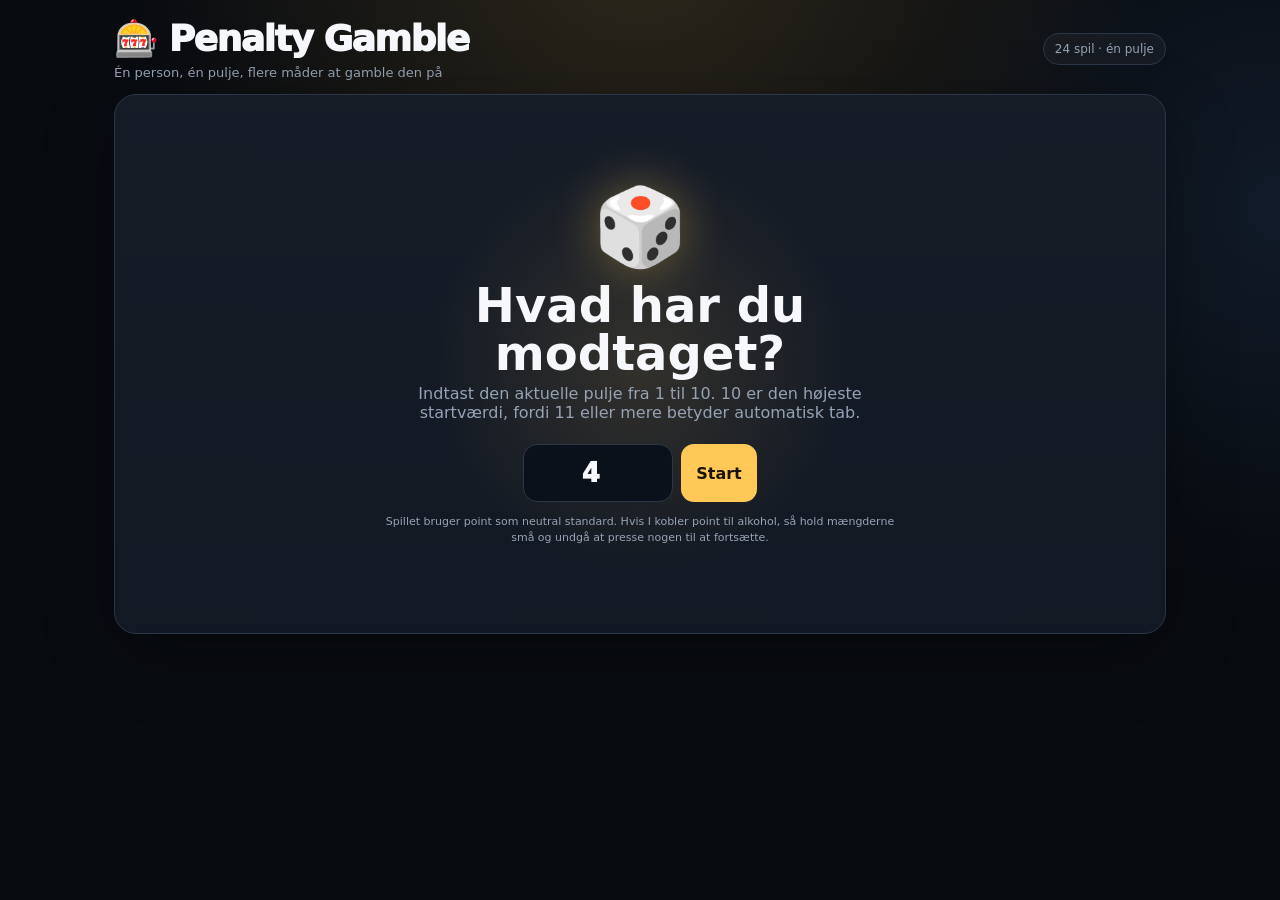
==== index.html @ ff4dead8 "feat(cs-case): implement realistic tactical weapon crate with 3D open animation and padlock unlock s" ====
<!doctype html>
<html lang="da">
<head>
<meta charset="utf-8">
<meta name="viewport" content="width=device-width,initial-scale=1,viewport-fit=cover">
<title>Penalty Gamble Arcade</title>
<style>
:root{
  --bg:#080b10;
  --panel:#111722;
  --panel2:#17202d;
  --line:#2b3748;
  --text:#f6f8fb;
  --muted:#96a3b5;
  --gold:#ffc857;
  --green:#45d483;
  --red:#ff6475;
  --blue:#5ea1ff;
  --purple:#a578ff;
  --pink:#eb63cf;
}
*{box-sizing:border-box}
html,body{margin:0;min-height:100%;background:var(--bg);color:var(--text);font-family:Inter,system-ui,-apple-system,Segoe UI,sans-serif}
body{
  background:
    radial-gradient(circle at 50% -10%,rgba(255,200,87,.15),transparent 32rem),
    radial-gradient(circle at 100% 30%,rgba(94,161,255,.10),transparent 24rem),
    #080b10;
  overflow-x:hidden;
}
button,input{font:inherit}
button{cursor:pointer}
.hidden{display:none!important}
.app{width:min(1080px,100%);margin:auto;padding:18px 14px 60px}
.top{
  display:flex;justify-content:space-between;align-items:center;gap:12px;margin-bottom:14px
}
.logo h1{font-size:clamp(23px,5vw,36px);margin:0;font-weight:950;letter-spacing:-.04em}
.logo p{margin:5px 0 0;color:var(--muted);font-size:13px}
.badge{
  border:1px solid var(--line);background:rgba(255,255,255,.035);padding:8px 11px;border-radius:999px;
  color:var(--muted);font-size:12px;white-space:nowrap
}
.card{
  background:linear-gradient(180deg,rgba(255,255,255,.025),rgba(255,255,255,.008)),var(--panel);
  border:1px solid var(--line);border-radius:22px;box-shadow:0 20px 70px rgba(0,0,0,.3)
}
.start{
  min-height:540px;display:grid;place-items:center;padding:30px 18px;text-align:center;overflow:hidden;position:relative
}
.start:before{
  content:"";position:absolute;width:430px;height:430px;border-radius:50%;
  background:radial-gradient(circle,rgba(255,200,87,.13),transparent 68%);
  animation:breathe 3.6s ease-in-out infinite
}
@keyframes breathe{50%{transform:scale(1.14);opacity:.6}}
.start-inner{position:relative;z-index:2;width:min(520px,100%)}
.start-icon{font-size:76px;filter:drop-shadow(0 0 24px rgba(255,200,87,.35));animation:float 2.5s ease-in-out infinite}
@keyframes float{50%{transform:translateY(-9px) rotate(3deg)}}
.start h2{font-size:clamp(28px,7vw,48px);margin:9px 0 7px;line-height:1}
.start p{color:var(--muted);margin:0 auto 22px;max-width:460px}
.start-input-row{display:flex;gap:8px;justify-content:center}
.start-input-row input{
  width:150px;text-align:center;font-size:26px;font-weight:950;padding:13px;border-radius:14px;
  color:var(--text);background:#0b111a;border:1px solid var(--line);outline:none
}
.btn{
  border:1px solid var(--line);background:#1b2635;color:var(--text);font-weight:850;
  border-radius:13px;padding:11px 14px;transition:transform .13s,filter .13s,background .13s
}
.btn:active{transform:scale(.96)}
.btn:hover{filter:brightness(1.08)}
.btn.primary{background:var(--gold);color:#1a1305;border-color:transparent}
.btn.good{background:rgba(69,212,131,.14);border-color:rgba(69,212,131,.35);color:#a7f2c4}
.btn.bad{background:rgba(255,100,117,.13);border-color:rgba(255,100,117,.35);color:#ffaab3}
.btn.small{padding:7px 9px;font-size:12px}
.hub{display:grid;grid-template-columns:250px 1fr;gap:14px}
@media(max-width:760px){.hub{grid-template-columns:1fr}}
.side{padding:14px;height:max-content;position:sticky;top:12px}
@media(max-width:760px){.side{position:static}}
.balance-box{
  padding:18px;border:1px solid var(--line);border-radius:18px;background:#0c121b;text-align:center;position:relative;overflow:hidden
}
.balance-label{font-size:12px;color:var(--muted);text-transform:uppercase;letter-spacing:.11em}
.balance{font-size:58px;font-weight:1000;letter-spacing:-.06em;line-height:1;margin:8px 0}
.balance-sub{font-size:13px;color:var(--muted)}
.balance-change{
  position:absolute;left:50%;top:40%;font-size:32px;font-weight:1000;pointer-events:none;opacity:0
}
.balance-change.fly{
  animation:balanceFly .9s ease forwards
}
@keyframes balanceFly{
  0%{transform:translate(-50%,10px) scale(.7);opacity:0}
  20%{opacity:1}
  100%{transform:translate(-50%,-62px) scale(1.2);opacity:0}
}
.side-title{font-size:12px;text-transform:uppercase;letter-spacing:.12em;color:var(--muted);margin:16px 3px 8px}
.wager-row{display:grid;grid-template-columns:1fr auto;gap:7px}
.wager-row input{
  width:100%;text-align:center;background:#0b111a;color:#fff;border:1px solid var(--line);
  border-radius:12px;padding:11px;font-weight:900
}
.side-actions{display:grid;gap:8px;margin-top:12px}
.main{padding:14px;overflow:hidden}
.games{
  display:grid;grid-template-columns:repeat(4,minmax(0,1fr));gap:8px;margin-bottom:12px;
  max-height:285px;overflow-y:auto;padding:2px 5px 8px 2px;scrollbar-width:thin
}
@media(max-width:920px){.games{grid-template-columns:repeat(3,minmax(0,1fr))}}
@media(max-width:560px){.games{grid-template-columns:repeat(2,minmax(0,1fr));max-height:255px}}
.game-tab{
  min-height:80px;text-align:left;padding:10px;border-radius:14px;border:1px solid var(--line);
  background:#151e2a;color:var(--text);transition:.18s
}
.game-tab:hover{transform:translateY(-2px);background:#1b2635}
.game-tab.active{outline:2px solid rgba(255,200,87,.68);background:#1d2734}
.game-tab .ico{font-size:23px}
.game-tab strong{display:block;font-size:13px;margin-top:5px}
.game-tab span{display:block;color:var(--muted);font-size:10px;margin-top:2px}
.arena{
  min-height:520px;border:1px solid var(--line);border-radius:19px;background:
  radial-gradient(circle at 50% 0%,rgba(255,255,255,.035),transparent 20rem),#0b1119;
  padding:16px;position:relative;overflow:hidden
}
.arena-title{text-align:center;margin-bottom:12px}
.arena-title h2{margin:0;font-size:23px}
.arena-title p{margin:5px auto 0;color:var(--muted);font-size:12px;max-width:620px}
.center{display:grid;place-items:center}
.result{
  width:min(560px,100%);margin:14px auto 0;padding:14px;border-radius:15px;border:1px solid var(--line);
  background:#141d29;text-align:center;opacity:0;transform:translateY(10px) scale(.97)
}
.result.show{animation:resultIn .35s ease forwards}
.result.good{border-color:rgba(69,212,131,.5);box-shadow:0 0 40px rgba(69,212,131,.07)}
.result.bad{border-color:rgba(255,100,117,.5);box-shadow:0 0 40px rgba(255,100,117,.07)}
.result.special{border-color:rgba(255,200,87,.58);box-shadow:0 0 42px rgba(255,200,87,.09);background:linear-gradient(180deg,rgba(255,200,87,.08),rgba(255,255,255,.01)),#141d29}
.result strong{font-size:20px}
.result p{margin:4px 0 0;color:var(--muted);font-size:13px}
@keyframes resultIn{to{opacity:1;transform:none}}

.result-hud{
  position:fixed;
  left:50%;
  bottom:max(16px,env(safe-area-inset-bottom));
  z-index:88;
  width:min(560px,calc(100vw - 24px));
  padding:15px 16px;
  border-radius:17px;
  border:1px solid var(--line);
  background:rgba(20,29,41,.97);
  backdrop-filter:blur(12px);
  text-align:center;
  box-shadow:0 18px 55px rgba(0,0,0,.48);
  opacity:0;
  pointer-events:none;
  transform:translate(-50%,24px) scale(.96);
  transition:opacity .22s ease,transform .22s ease;
}
.result-hud.show{
  opacity:1;
  pointer-events:auto;
  transform:translate(-50%,0) scale(1);
}
.result-hud.good{
  border-color:rgba(69,212,131,.72);
  box-shadow:0 18px 55px rgba(0,0,0,.48),0 0 34px rgba(69,212,131,.12);
}
.result-hud.bad{
  border-color:rgba(255,100,117,.72);
  box-shadow:0 18px 55px rgba(0,0,0,.48),0 0 34px rgba(255,100,117,.12);
}
.result-hud.special{
  border-color:rgba(255,200,87,.76);
  box-shadow:0 18px 55px rgba(0,0,0,.48),0 0 34px rgba(255,200,87,.13);
}
.result-hud strong{display:block;font-size:20px}
.result-hud p{margin:5px 0 0;color:#b9c4d2;font-size:13px;line-height:1.35}
.result-hud .hud-close{
  position:absolute;right:8px;top:7px;border:0;background:transparent;color:#8997aa;
  width:30px;height:30px;border-radius:50%;font-size:18px
}

.streak-wrap{
  width:min(360px,100%);
  margin:8px auto 14px;
  padding:11px 12px;
  border-radius:14px;
  background:#111925;
  border:1px solid var(--line);
  text-align:center
}
.streak-label{
  color:var(--muted);
  font-size:11px;
  font-weight:900;
  letter-spacing:.1em;
  text-transform:uppercase;
  margin-bottom:8px
}
.streak-pips{display:flex;justify-content:center;gap:9px}
.streak-pip{
  width:52px;height:9px;border-radius:999px;background:#273446;border:1px solid #34445a;
  overflow:hidden
}
.streak-pip.active{
  background:var(--gold);
  border-color:#ffe19a;
  box-shadow:0 0 14px rgba(255,200,87,.3)
}
.streak-text{margin-top:8px;font-size:12px;color:#c1ccda;font-weight:800}

.big-button{
  display:block;width:min(420px,100%);margin:16px auto 0;border:0;border-radius:15px;
  background:var(--gold);color:#181004;padding:14px 16px;font-weight:1000;font-size:16px;
  box-shadow:0 8px 26px rgba(255,200,87,.13);transition:.15s
}
.big-button:active{transform:scale(.97)}
.big-button:disabled{opacity:.5;cursor:not-allowed}
.flash{
  position:fixed;inset:0;pointer-events:none;z-index:60;opacity:0
}
.flash.good.go{animation:flashGood .45s ease}
.flash.bad.go{animation:flashBad .45s ease}
@keyframes flashGood{0%,100%{opacity:0}35%{opacity:.18;background:var(--green)}}
@keyframes flashBad{0%,100%{opacity:0}35%{opacity:.14;background:var(--red)}}
.shake{animation:shake .35s linear}
@keyframes shake{20%{transform:translateX(-5px)}40%{transform:translateX(5px)}60%{transform:translateX(-3px)}80%{transform:translateX(3px)}}
.particle{
  position:fixed;z-index:70;width:9px;height:9px;border-radius:2px;pointer-events:none;
  animation:particle 1.05s ease-out forwards
}
@keyframes particle{to{transform:translate(var(--x),var(--y)) rotate(520deg);opacity:0}}
.overlay{
  position:fixed;inset:0;z-index:90;background:rgba(5,8,12,.88);backdrop-filter:blur(9px);
  display:grid;place-items:center;padding:18px;opacity:0;pointer-events:none;transition:.25s
}
.overlay.show{opacity:1;pointer-events:auto}
.overlay-card{
  width:min(480px,100%);text-align:center;background:#111824;border:1px solid var(--line);
  border-radius:24px;padding:28px;transform:scale(.85);transition:.3s
}
.overlay.show .overlay-card{transform:scale(1)}
.overlay .emoji{font-size:76px}
.overlay h2{font-size:36px;margin:8px 0}
.overlay p{color:var(--muted)}
.footer-note{color:var(--muted);font-size:11px;line-height:1.45;margin-top:12px}

/* WHEEL */
.wheel-stage{min-height:350px;display:grid;place-items:center;position:relative;margin-top:8px}
.wheel-shell{position:relative;width:min(360px,86vw);aspect-ratio:1}
.wheel-pointer{
  position:absolute;z-index:10;left:50%;top:-9px;transform:translateX(-50%);
  width:0;height:0;border-left:15px solid transparent;border-right:15px solid transparent;
  border-top:28px solid var(--gold);filter:drop-shadow(0 3px 7px rgba(0,0,0,.8))
}
.wheel{
  position:absolute;inset:0;border-radius:50%;
  background:conic-gradient(
    from -22.5deg,
    #273547 0deg 45deg,
    #315585 45deg 90deg,
    #5f4592 90deg 135deg,
    #923c7f 135deg 180deg,
    #2f7b61 180deg 225deg,
    #8a5b27 225deg 270deg,
    #7a3448 270deg 315deg,
    #9d7028 315deg 360deg
  );
  border:9px solid #202a37;box-shadow:0 0 0 3px #425067,inset 0 0 45px rgba(0,0,0,.42),0 22px 55px rgba(0,0,0,.45);
  transform:rotate(0deg);will-change:transform
}
.wheel:after{
  content:"";position:absolute;left:50%;top:50%;width:56px;height:56px;transform:translate(-50%,-50%);
  border-radius:50%;background:#111824;border:6px solid var(--gold);box-shadow:0 0 20px rgba(255,200,87,.28)
}
.wheel-label{
  position:absolute;left:50%;top:50%;width:58px;margin-left:-29px;margin-top:-10px;text-align:center;
  font-size:9.5px;font-weight:1000;text-shadow:0 2px 5px rgba(0,0,0,.9);line-height:1.02
}
.wheel-ticks{position:absolute;inset:-5px;border-radius:50%;pointer-events:none}
.tick{
  position:absolute;left:50%;top:50%;width:3px;height:11px;background:#dbe4f0;transform-origin:50% 175px;
  opacity:.65
}
@media(max-width:440px){.tick{transform-origin:50% 148px}.wheel-label{font-size:8.5px;width:52px;margin-left:-26px}}

/* COIN */
.coin-stage{height:290px;display:grid;place-items:center;perspective:900px}
.coin3d{
  width:150px;height:150px;position:relative;
  transform-style:preserve-3d;
  -webkit-transform-style:preserve-3d;
  filter:drop-shadow(0 22px 24px rgba(0,0,0,.45))
}
.coin-face{
  position:absolute;inset:0;border-radius:50%;display:grid;place-items:center;
  backface-visibility:hidden;
  -webkit-backface-visibility:hidden;
  font-size:55px;font-weight:1000;
  box-shadow:inset 0 0 25px rgba(0,0,0,.24)
}
.coin-face.front{
  transform:rotateY(0deg) translateZ(1px);
  -webkit-transform:rotateY(0deg) translateZ(1px);
  border:9px solid #e4a92c;
  background:radial-gradient(circle at 35% 30%,#ffe99a,#ffc857 42%,#c4871e);
  color:#4a3004
}
.coin-face.back{
  transform:rotateY(180deg) translateZ(1px);
  -webkit-transform:rotateY(180deg) translateZ(1px);
  border:9px solid #a8b3c6;
  background:radial-gradient(circle at 35% 30%,#f2f6ff,#aebbd0 44%,#66758c);
  color:#162132
}
.coin-face small{
  display:block;margin-top:2px;font-size:14px;font-weight:1000;letter-spacing:.12em
}
.coin3d.final-tails{
  transform:none!important;
  -webkit-transform:none!important;
}
.coin3d.final-tails .coin-face.front{display:none}
.coin3d.final-tails .coin-face.back{
  transform:rotateY(0deg) translateZ(1px);
  -webkit-transform:rotateY(0deg) translateZ(1px)
}
.coin3d.final-heads{
  transform:none!important;
  -webkit-transform:none!important;
}
.coin3d.final-heads .coin-face.back{display:none}
.coin3d.flip-heads{animation:coinHeads 1.7s cubic-bezier(.18,.8,.25,1) forwards}
.coin3d.flip-tails{animation:coinTails 1.7s cubic-bezier(.18,.8,.25,1) forwards}
@keyframes coinHeads{to{transform:rotateY(1800deg) rotateX(360deg)}}
@keyframes coinTails{to{transform:rotateY(1980deg) rotateX(360deg)}}

/* DICE */
.dice-stage{height:290px;display:grid;place-items:center;perspective:900px}
.die{
  width:120px;height:120px;border-radius:24px;background:linear-gradient(145deg,#f8fafc,#cbd5e1);
  color:#111827;display:grid;place-items:center;font-size:78px;box-shadow:0 25px 40px rgba(0,0,0,.38);
  transform-style:preserve-3d
}
.die.roll{animation:dieRoll 1.35s cubic-bezier(.18,.75,.2,1)}
@keyframes dieRoll{
  0%{transform:rotateX(0) rotateY(0) scale(.9)}
  40%{transform:rotateX(590deg) rotateY(380deg) translateY(-28px) scale(1.08)}
  75%{transform:rotateX(920deg) rotateY(700deg) translateY(8px)}
  100%{transform:rotateX(1080deg) rotateY(720deg) translateY(0)}
}

/* CARDS */
.card-stage{min-height:270px;display:flex;align-items:center;justify-content:center;gap:14px;perspective:900px;flex-wrap:wrap}
.play-card{
  width:112px;height:158px;position:relative;transform-style:preserve-3d
}
.play-card .front,.play-card .back{
  position:absolute;inset:0;border-radius:14px;backface-visibility:hidden;border:1px solid #cdd4dd;
  display:grid;place-items:center;font-size:42px;font-weight:1000;box-shadow:0 18px 35px rgba(0,0,0,.35)
}
.play-card .front{background:#f7f8fa;color:#101318}
.play-card .back{
  transform:rotateY(180deg);background:
    repeating-linear-gradient(45deg,#25334a,#25334a 8px,#182437 8px,#182437 16px);
  border:5px solid #e4e9ef
}
.play-card.face-down{transform:rotateY(180deg)}
.play-card.flip{animation:cardFlip .65s ease forwards}
.play-card.deal{animation:deal .55s cubic-bezier(.2,.8,.2,1)}
@keyframes deal{
  0%{opacity:0;transform:translateY(-36px) translateX(18px) rotate(6deg) scale(.9)}
  70%{opacity:1;transform:translateY(2px) translateX(-1px) rotate(-1deg) scale(1.02)}
  100%{opacity:1;transform:none}
}

/* SLOTS */
.slot-machine{
  width:min(470px,100%);margin:30px auto 10px;padding:18px;border-radius:24px;
  border:1px solid #495669;background:linear-gradient(#263247,#131b28);
  box-shadow:inset 0 0 35px rgba(0,0,0,.4),0 25px 50px rgba(0,0,0,.35)
}
.slot-window{display:grid;grid-template-columns:repeat(3,1fr);gap:10px}
.reel-window{
  height:120px;overflow:hidden;border-radius:14px;background:#eef2f6;border:5px solid #9aa8b9;position:relative
}
.reel-strip{
  position:absolute;left:0;right:0;top:0;display:flex;flex-direction:column;align-items:center;
  transition:transform 1.6s cubic-bezier(.1,.65,.12,1)
}
.reel-symbol{height:110px;display:grid;place-items:center;font-size:57px;width:100%}

/* CASE */
.case-box{
  margin:18px auto;width:min(720px,100%);overflow:hidden;border:1px solid var(--line);border-radius:17px;
  background:#080d14;position:relative;box-shadow:inset 0 0 30px rgba(0,0,0,.6)
}
.case-box:before,.case-box:after{
  content:"";position:absolute;z-index:4;top:0;bottom:0;width:70px;pointer-events:none
}
.case-box:before{left:0;background:linear-gradient(90deg,#080d14,transparent)}
.case-box:after{right:0;background:linear-gradient(-90deg,#080d14,transparent)}
.case-pointer{position:absolute;z-index:8;left:50%;top:0;bottom:0;width:2px;background:var(--gold);box-shadow:0 0 18px rgba(255,200,87,1)}
.case-pointer:before{content:"";position:absolute;left:-8px;top:0;border-left:9px solid transparent;border-right:9px solid transparent;border-top:13px solid var(--gold)}
.case-track{display:flex;gap:8px;padding:20px 12px;will-change:transform}
.loot{
  flex:0 0 124px;height:118px;border-radius:13px;border:1px solid #2e3b4d;background:#141d28;
  padding:10px;display:flex;flex-direction:column;justify-content:space-between;position:relative;overflow:hidden
}
.loot:before{
  content:"";position:absolute;inset:0;background:linear-gradient(180deg,rgba(255,255,255,.08),transparent 38%,transparent);
  opacity:.45;pointer-events:none
}
.loot:after{content:"";position:absolute;left:0;right:0;bottom:0;height:6px;background:var(--rar)}
.loot .tier{
  display:inline-block;align-self:flex-start;padding:4px 7px;border-radius:999px;
  font-size:9px;font-weight:1000;letter-spacing:.12em;text-transform:uppercase;
  border:1px solid rgba(255,255,255,.18);background:rgba(0,0,0,.28);color:#f6f8fb
}
.loot .e{font-size:26px}
.loot .n{font-size:11px;font-weight:900;line-height:1.2;overflow:hidden;text-overflow:ellipsis;white-space:nowrap}
.loot .m{font-size:9.5px;color:var(--muted);line-height:1.2;overflow:hidden;text-overflow:ellipsis;white-space:nowrap}
.loot.common{--rar:#aeb8c5;background:linear-gradient(180deg,rgba(174,184,197,.12),rgba(20,29,40,.96))}
.loot.blue{--rar:#5ea1ff;background:linear-gradient(180deg,rgba(94,161,255,.16),rgba(20,29,40,.96))}
.loot.purple{--rar:#a578ff;background:linear-gradient(180deg,rgba(165,120,255,.18),rgba(20,29,40,.96))}
.loot.pink{--rar:#eb63cf;background:linear-gradient(180deg,rgba(235,99,207,.18),rgba(20,29,40,.96))}
.loot.gold{--rar:#ffc857;background:linear-gradient(180deg,rgba(255,200,87,.2),rgba(20,29,40,.96))}
.loot.winner{animation:lootWinner .7s ease infinite alternate}
@keyframes lootWinner{to{transform:scale(1.08);box-shadow:0 0 30px var(--rar)}}

/* CS:GO CASE STAGE & REALISTIC WEAPON CRATE */
.cs-case-stage{
  margin:18px auto 14px;
  width:min(720px,100%);
  height:190px;
  position:relative;
  perspective:1200px;
}

/* THE CLOSED CRATE (FRONT OF MILITARY CONTAINER) */
.cs-crate-closed{
  position:absolute;
  inset:0;
  background:
    radial-gradient(ellipse at 50% 50%, rgba(255,200,87,.08), transparent 70%),
    linear-gradient(180deg, #1e293b 0%, #0d1522 100%);
  border:2px solid #38495f;
  border-radius:18px;
  overflow:hidden;
  box-shadow:0 15px 40px rgba(0,0,0,.7), inset 0 0 35px rgba(0,0,0,.65);
  display:flex;
  flex-direction:column;
  justify-content:space-between;
  padding:12px 16px;
  transition:transform .7s cubic-bezier(.2,.8,.2,1), opacity .55s ease, filter .55s ease, border-color .3s ease, box-shadow .3s ease;
  transform-origin:top center;
  z-index:6;
  cursor:pointer;
  user-select:none;
}
.cs-crate-closed:hover{
  border-color:#5a7394;
  box-shadow:0 18px 45px rgba(0,0,0,.8), 0 0 25px rgba(245,158,11,.15), inset 0 0 35px rgba(0,0,0,.65);
}

/* HAZARD STRIPES TOP & BOTTOM */
.cs-crate-hazard-stripe{
  height:11px;
  width:100%;
  background:repeating-linear-gradient(45deg,#f59e0b,#f59e0b 10px,#111827 10px,#111827 20px);
  border-radius:3px;
  opacity:.85;
}

/* CRATE PANEL & STENCIL */
.cs-crate-main-panel{
  display:flex;
  align-items:center;
  justify-content:space-between;
  padding:0 10px;
  position:relative;
}
.cs-crate-stencil-col{
  display:flex;
  flex-direction:column;
  font-size:9.5px;
  font-weight:900;
  letter-spacing:.12em;
  color:rgba(148,163,184,.45);
  text-transform:uppercase;
}
.cs-crate-stencil-col.right{
  text-align:right;
}
.cs-crate-code{
  color:#f59e0b;
  font-size:9px;
  opacity:.7;
}
.cs-crate-emblem{
  text-align:center;
  flex:1;
}
.cs-crate-stars{
  font-size:13px;
  letter-spacing:6px;
  color:#f59e0b;
  margin-bottom:2px;
  text-shadow:0 0 10px rgba(245,158,11,.6);
}
.cs-crate-title{
  font-size:20px;
  font-weight:1000;
  letter-spacing:.1em;
  color:#f8fafc;
  text-transform:uppercase;
  text-shadow:0 2px 10px rgba(0,0,0,.8);
}
.cs-crate-sub{
  font-size:10px;
  font-weight:900;
  letter-spacing:.12em;
  color:#94a3b8;
  text-transform:uppercase;
  margin-top:2px;
}

/* HEAVY PADLOCK */
.cs-padlock-wrap{
  position:absolute;
  top:50%;
  left:50%;
  transform:translate(-50%,-50%);
  display:flex;
  flex-direction:column;
  align-items:center;
  z-index:9;
  filter:drop-shadow(0 8px 18px rgba(0,0,0,.85));
  transition:transform .4s ease, opacity .35s ease;
}
.cs-padlock-shackle{
  width:28px;
  height:24px;
  border:4px solid #cbd5e1;
  border-bottom:none;
  border-radius:14px 14px 0 0;
  margin-bottom:-2px;
  transition:transform .35s cubic-bezier(.34,1.56,.64,1);
  transform-origin:left bottom;
}
.cs-padlock-body{
  width:58px;
  height:46px;
  background:linear-gradient(180deg,#f59e0b 0%,#b45309 100%);
  border:2px solid #fde68a;
  border-radius:8px;
  box-shadow:inset 0 1px 0 rgba(255,255,255,.4), 0 4px 12px rgba(0,0,0,.5);
  display:flex;
  flex-direction:column;
  align-items:center;
  justify-content:center;
  gap:2px;
}
.cs-padlock-keyhole{
  width:6px;
  height:10px;
  background:#1e293b;
  border-radius:3px 3px 1px 1px;
  box-shadow:inset 0 1px 2px rgba(0,0,0,.8);
}
.cs-padlock-status{
  font-size:9px;
  font-weight:1000;
  letter-spacing:.08em;
  color:#1e293b;
  text-transform:uppercase;
}

/* UNLOCKING & RUMBLE */
.cs-case-stage.unlocking .cs-crate-closed{
  animation:crateRumble .22s ease infinite alternate;
}
.cs-case-stage.unlocking .cs-padlock-shackle{
  transform:translateY(-10px) rotate(-28deg);
  border-color:#45d483;
}
.cs-case-stage.unlocking .cs-padlock-body{
  background:linear-gradient(180deg,#45d483 0%,#15803d 100%);
  border-color:#86efac;
}
.cs-case-stage.unlocking .cs-padlock-status{
  color:#fff;
}

/* LID POP & 3D OPEN TRANSITION */
.cs-case-stage.opening .cs-crate-closed{
  transform:perspective(1000px) rotateX(86deg) translateY(-50px) scale(0.92);
  opacity:0;
  pointer-events:none;
}
.cs-case-stage.opening .cs-padlock-wrap{
  transform:translate(-50%,-20%) scale(.6);
  opacity:0;
}

/* THE OPEN VIEW / WHEEL CONTAINER */
.cs-crate-open-view{
  position:absolute;
  inset:0;
  opacity:0;
  pointer-events:none;
  transform:scale(.95);
  transition:opacity .55s ease, transform .55s cubic-bezier(.16,1,.3,1);
  z-index:4;
}
.cs-case-stage.opening .cs-crate-open-view{
  opacity:1;
  pointer-events:auto;
  transform:scale(1);
}

/* GOLDEN LIGHT FLASH WHEN CASE CRACKS OPEN */
.cs-light-flare{
  position:absolute;
  inset:-20px;
  background:radial-gradient(circle at 50% 50%, rgba(255,200,87,.65) 0%, rgba(245,158,11,.25) 45%, transparent 75%);
  opacity:0;
  pointer-events:none;
  z-index:10;
  transition:opacity .45s ease;
}
.cs-case-stage.opening .cs-light-flare{
  animation:lightBurst .7s ease forwards;
}

@keyframes lightBurst{
  0%{opacity:0;transform:scale(.8)}
  40%{opacity:1;transform:scale(1.15)}
  100%{opacity:0;transform:scale(1.3)}
}

@keyframes crateRumble{
  0%{transform:translate(-2px, -1px) rotate(-0.5deg)}
  50%{transform:translate(2px, 1px) rotate(0.5deg)}
  100%{transform:translate(-1px, 2px) rotate(0deg)}
}

/* CASE BOX (CONTAINING THE TRACK) */
.case-box.cs-case-box{
  margin:0 auto;
  height:190px;
  display:flex;
  align-items:center;
  border-radius:18px;
  border:2px solid #38495f;
  background:#090e15;
  box-shadow:inset 0 0 40px rgba(0,0,0,.85), 0 15px 40px rgba(0,0,0,.7);
}

/* CASE UNBOX REVEAL MODAL */
.case-modal-card{
  width:min(480px,94vw);
  background:linear-gradient(180deg,#151e2b 0%,#0c1219 100%);
  border:2px solid var(--rar,#ffc857);
  border-radius:24px;
  padding:28px 22px 24px;
  text-align:center;
  position:relative;
  overflow:hidden;
  box-shadow:0 0 55px color-mix(in srgb, var(--rar,#ffc857) 35%, transparent), 0 20px 45px rgba(0,0,0,.75);
  animation:modalPop .45s cubic-bezier(.15,.85,.25,1.15) forwards;
}
@keyframes modalPop{
  0%{opacity:0;transform:scale(.72) translateY(28px)}
  100%{opacity:1;transform:scale(1) translateY(0)}
}
.case-modal-halo{
  position:absolute;top:-60px;left:50%;transform:translateX(-50%);
  width:260px;height:260px;border-radius:50%;
  background:radial-gradient(circle, var(--rar,#ffc857) 0%, transparent 70%);
  opacity:.25;filter:blur(30px);pointer-events:none;
}
.case-modal-rarity-badge{
  display:inline-block;
  padding:5px 14px;
  border-radius:999px;
  background:color-mix(in srgb, var(--rar,#ffc857) 18%, rgba(0,0,0,.6));
  border:1px solid var(--rar,#ffc857);
  color:var(--rar,#ffc857);
  font-size:12px;
  font-weight:1000;
  letter-spacing:.12em;
  text-transform:uppercase;
  margin-bottom:12px;
}
.case-modal-icon{
  font-size:62px;
  line-height:1;
  margin:6px 0;
  filter:drop-shadow(0 0 18px var(--rar,#ffc857));
}
.case-modal-name{
  font-size:24px;
  font-weight:1000;
  letter-spacing:-.02em;
  line-height:1.2;
  color:#fff;
  margin-bottom:4px;
}
.case-modal-tier-sub{
  font-size:12px;
  font-weight:800;
  letter-spacing:.08em;
  text-transform:uppercase;
  color:var(--muted);
  margin-bottom:16px;
}
.case-modal-action-box{
  background:rgba(0,0,0,.45);
  border:1px solid rgba(255,255,255,.1);
  border-radius:16px;
  padding:16px 14px;
  margin-bottom:16px;
  text-align:center;
}
.case-modal-action-title{
  font-size:16px;
  font-weight:1000;
  letter-spacing:.02em;
  margin-bottom:6px;
}
.case-modal-action-desc{
  font-size:14px;
  color:#d5e0ee;
  line-height:1.4;
}
.case-modal-extra-rule{
  margin-top:8px;
  padding-top:8px;
  border-top:1px dashed rgba(255,255,255,.15);
  font-size:13px;
  font-weight:900;
  color:var(--gold);
}
.case-modal-stats-row{
  display:grid;
  grid-template-columns:1fr 1fr;
  gap:10px;
  margin-bottom:20px;
}
.case-stat{
  background:rgba(255,255,255,.04);
  border:1px solid rgba(255,255,255,.08);
  border-radius:12px;
  padding:8px 10px;
  text-align:center;
}
.case-stat-label{
  display:block;
  font-size:11px;
  text-transform:uppercase;
  letter-spacing:.08em;
  color:var(--muted);
  margin-bottom:2px;
}
.case-stat-val{
  font-size:15px;
  font-weight:1000;
  color:#fff;
}
.case-modal-btn{
  width:100%;
  padding:15px;
  font-size:16px;
  font-weight:1000;
  letter-spacing:.06em;
  border-radius:14px;
  box-shadow:0 8px 24px rgba(0,0,0,.4);
  cursor:pointer;
}
@media (max-width: 480px){
  .cs-crate-stencil-col{display:none;}
  .cs-crate-title{font-size:16px;}
  .case-modal-card{padding:20px 16px;}
  .case-modal-name{font-size:20px;}
  .case-modal-icon{font-size:50px;}
  .case-modal-action-title{font-size:15px;}
  .case-modal-action-desc{font-size:13px;}
}

/* DOUBLE */
.double-stage{display:grid;place-items:center;min-height:300px}
.double-orb{
  width:190px;height:190px;border-radius:50%;display:grid;place-items:center;font-size:48px;font-weight:1000;
  background:radial-gradient(circle at 35% 30%,#384963,#172131 65%,#0b1119);
  border:2px solid #53637b;box-shadow:0 0 60px rgba(94,161,255,.12),inset 0 0 40px rgba(0,0,0,.45)
}
.double-orb.spin{animation:orbSpin 1.5s cubic-bezier(.2,.75,.2,1)}

@keyframes orbSpin{50%{transform:scale(1.18) rotate(540deg);filter:brightness(1.7)}100%{transform:rotate(1080deg)}}

/* EXTRA GAMES */
.casino-table{
  width:min(650px,100%);margin:18px auto;padding:18px;border-radius:20px;
  background:radial-gradient(circle at 50% 10%,rgba(69,212,131,.11),transparent 20rem),#0e211b;
  border:1px solid rgba(69,212,131,.25);box-shadow:inset 0 0 35px rgba(0,0,0,.35)
}
.hand-label{text-align:center;color:var(--muted);font-size:12px;margin:8px 0}
.hand{display:flex;gap:10px;justify-content:center;flex-wrap:wrap;min-height:120px}
.mini-card{
  width:76px;height:108px;border-radius:11px;background:#f6f7f9;color:#11151b;
  display:grid;place-items:center;font-size:27px;font-weight:1000;
  border:1px solid #d5dbe3;box-shadow:0 12px 25px rgba(0,0,0,.3);
  animation:deal .36s cubic-bezier(.16,.82,.25,1);
  will-change:transform,opacity
}
.mini-card.red{color:#c6293b}
.mini-card.hidden-card{
  color:transparent;background:
    repeating-linear-gradient(45deg,#20304a,#20304a 7px,#17243a 7px,#17243a 14px);
  border:4px solid #e6ebf1
}
.mini-card.bj-hole-card{
  position:relative;padding:0;background:transparent;border:0;box-shadow:none;
  perspective:700px;overflow:visible
}
.bj-hole-inner{
  position:absolute;inset:0;transform-style:preserve-3d;
  transform:rotateY(0deg)
}
.bj-hole-card.revealed .bj-hole-inner{
  animation:bjHoleFlip .56s cubic-bezier(.2,.72,.18,1) forwards
}
.bj-hole-face{
  position:absolute;inset:0;border-radius:11px;display:grid;place-items:center;
  backface-visibility:hidden;-webkit-backface-visibility:hidden;
  font-size:27px;font-weight:1000;border:1px solid #d5dbe3;
  box-shadow:0 12px 25px rgba(0,0,0,.3)
}
.bj-hole-back{
  background:repeating-linear-gradient(45deg,#20304a,#20304a 7px,#17243a 7px,#17243a 14px);
  border:4px solid #e6ebf1
}
.bj-hole-front{
  transform:rotateY(180deg);background:#f6f7f9;color:#11151b
}
.bj-hole-front.red{color:#c6293b}
@keyframes bjHoleFlip{
  0%{transform:rotateY(0deg)}
  100%{transform:rotateY(180deg)}
}
.score-bubble{
  display:inline-block;margin:4px auto 8px;padding:5px 9px;border-radius:999px;
  background:rgba(255,255,255,.06);color:#dce5ef;font-size:12px;font-weight:900
}

.roulette-stage{min-height:370px;display:grid;place-items:center;position:relative}
.roulette-shell{
  position:relative;width:min(328px,82vw);aspect-ratio:1;
  filter:drop-shadow(0 30px 40px rgba(0,0,0,.38))
}
.roulette-disc{
  position:absolute;inset:0;border-radius:50%;
  border:14px solid #7a5a2c;
  box-shadow:
    0 0 0 4px #b99049,
    0 0 0 8px #2a313c,
    inset 0 0 55px rgba(0,0,0,.5),
    inset 0 0 0 10px rgba(255,255,255,.05),
    0 24px 50px rgba(0,0,0,.4);
  will-change:transform;
  overflow:hidden
}
.roulette-disc:before{
  content:"";position:absolute;inset:35.5%;border-radius:50%;
  background:radial-gradient(circle at 35% 30%,#21412e,#13211a 66%);
  border:6px solid #d1ab62;box-shadow:inset 0 0 22px rgba(0,0,0,.55);z-index:2
}
.roulette-disc:after{
  content:"";position:absolute;inset:46.5%;border-radius:50%;
  background:radial-gradient(circle at 35% 30%,#1d3325,#0b120f 70%);
  border:4px solid #c79c52;z-index:3;
  box-shadow:0 0 14px rgba(0,0,0,.35)
}
.roulette-pointer{
  position:absolute;left:50%;top:-10px;transform:translateX(-50%);
  width:0;height:0;z-index:9;
  border-left:14px solid transparent;
  border-right:14px solid transparent;
  border-top:0;
  border-bottom:26px solid #ffe7a8;
  filter:drop-shadow(0 2px 4px rgba(0,0,0,.4))
}
.roulette-pocket-label{
  position:absolute;left:50%;top:50%;z-index:1;
  width:28px;height:20px;margin-left:-14px;margin-top:-10px;
  display:grid;place-items:center;
  font-size:10px;font-weight:1000;color:#fff;
  text-shadow:0 1px 3px rgba(0,0,0,.95);
  border-radius:999px;
  border:1px solid rgba(255,255,255,.12);
  box-shadow:0 1px 5px rgba(0,0,0,.22);
  pointer-events:none
}
.roulette-pocket-label.red{background:rgba(194,59,69,.82)}
.roulette-pocket-label.black{background:rgba(23,29,39,.88)}
.roulette-pocket-label.green{
  background:rgba(23,117,72,.95);
  border-color:rgba(145,255,193,.42);
  box-shadow:0 0 12px rgba(76,229,144,.28)
}
.roulette-pocket-label.zero{
  width:32px;height:22px;margin-left:-16px;margin-top:-11px;
  font-size:11px
}
.roulette-ball-orbit{
  position:absolute;inset:0;z-index:6;will-change:transform;
  pointer-events:none
}
.roulette-ball{
  position:absolute;width:16px;height:16px;border-radius:50%;
  background:radial-gradient(circle at 35% 30%,#fffdf7,#e9e3d4 68%,#cac0ac);
  left:50%;top:7px;transform:translateX(-50%);
  box-shadow:0 2px 8px rgba(0,0,0,.8), inset 0 0 4px rgba(255,255,255,.65);
  transition:top .3s ease
}
.roulette-ball-orbit.settle .roulette-ball{top:22px}
.roulette-result{
  position:absolute;left:50%;top:50%;transform:translate(-50%,-50%);
  z-index:8;min-width:94px;height:94px;border-radius:50%;
  display:grid;place-items:center;
  font-size:42px;font-weight:1000;text-shadow:0 2px 10px rgba(0,0,0,.8);
  background:radial-gradient(circle at 35% 30%,rgba(255,255,255,.06),rgba(0,0,0,.16));
  border:4px solid rgba(214,173,99,.9);
  box-shadow:inset 0 0 15px rgba(0,0,0,.35)
}
.roulette-legend{
  margin-top:8px;text-align:center;color:var(--muted);font-size:11px;font-weight:900
}
.roulette-bet-panel{
  width:min(620px,100%);margin:14px auto 92px;padding:12px;border-radius:18px;
  background:#101824;border:1px solid var(--line)
}
.roulette-bet-tabs{
  display:grid;grid-template-columns:repeat(3,1fr);gap:6px;margin-bottom:12px
}
.roulette-bet-tab{
  min-height:44px;border-radius:11px;border:1px solid #334258;background:#172231;
  color:#b9c5d4;font-size:11px;font-weight:1000;padding:7px
}
.roulette-bet-tab.active{
  background:#26364b;color:#fff;border-color:#d0aa63;
  box-shadow:inset 0 0 0 1px rgba(255,211,110,.22)
}
.roulette-bet-summary{
  display:grid;grid-template-columns:1fr;gap:4px;
  padding:10px 12px;margin-bottom:10px;border-radius:13px;background:#0c131d;border:1px solid #2d3a4c
}
.roulette-bet-summary strong{font-size:14px;line-height:1.2}
.roulette-bet-summary span{font-size:9px;color:var(--muted);font-weight:1000;letter-spacing:.08em}
.roulette-bet-view{display:none}
.roulette-bet-view.active{display:block}
.roulette-bet-heading{
  margin:9px 0 7px;color:#dce5ef;font-size:10px;font-weight:1000;letter-spacing:.08em;text-transform:uppercase
}
.roulette-number-grid{
  display:grid;grid-template-columns:repeat(6,1fr);gap:5px;margin:0 auto
}
.roulette-number{
  min-height:38px;border-radius:9px;border:1px solid rgba(255,255,255,.13);
  color:#fff;font-size:11px;font-weight:1000;box-shadow:inset 0 -2px 0 rgba(0,0,0,.18)
}
.roulette-number.red{background:#9f303a}
.roulette-number.black{background:#171d27}
.roulette-number.green{background:#177548}
.roulette-number.zero{grid-column:1/-1;min-height:42px}
.roulette-number.active{
  outline:3px solid #ffd36e;outline-offset:1px;transform:translateY(-1px)
}
.roulette-outside-grid{
  display:grid;grid-template-columns:repeat(3,1fr);gap:6px
}
.roulette-outside{
  min-height:43px;border-radius:10px;border:1px solid #334258;background:#172231;
  color:#edf2f7;font-size:10px;font-weight:1000;padding:7px 5px
}
.roulette-outside.redbet{background:#782832}
.roulette-outside.blackbet{background:#151b25}
.roulette-outside.greenbet{
  background:#177548;
  border-color:rgba(145,255,193,.36);
  box-shadow:0 0 0 1px rgba(255,255,255,.04), inset 0 -2px 0 rgba(0,0,0,.18)
}
.roulette-outside.active{
  outline:3px solid #ffd36e;outline-offset:1px
}
.roulette-combo-builder{
  display:grid;grid-template-columns:1fr;gap:8px
}
.roulette-combo-builder select{
  width:100%;min-width:0;min-height:46px;border-radius:10px;border:1px solid #334258;background:#111a26;
  color:#edf2f7;padding:0 10px;font-size:16px
}
.roulette-combo-builder .btn{min-height:46px}
.roulette-rule-note{
  margin-top:10px;color:var(--muted);font-size:10px;line-height:1.35
}
.roulette-spin-dock{
  position:sticky;bottom:8px;z-index:18;width:min(620px,calc(100% - 4px));margin:0 auto;
  padding:10px;border-radius:17px;background:rgba(10,16,24,.96);
  border:1px solid #3c4b60;box-shadow:0 14px 34px rgba(0,0,0,.46);
  backdrop-filter:blur(12px)
}
.roulette-spin-dock-top{
  display:flex;justify-content:space-between;gap:10px;align-items:center;margin-bottom:8px
}
.roulette-spin-dock-bet{min-width:0}
.roulette-spin-dock-bet span{
  display:block;color:var(--muted);font-size:9px;font-weight:1000;letter-spacing:.08em
}
.roulette-spin-dock-bet strong{
  display:block;white-space:nowrap;overflow:hidden;text-overflow:ellipsis;font-size:12px
}
.roulette-inline-result{
  display:none;margin-top:8px;padding:10px 11px;border-radius:12px;
  border:1px solid #39495e;background:#111a26
}
.roulette-inline-result.show{display:block}
.roulette-inline-result.good{border-color:rgba(69,212,131,.55);background:rgba(26,70,49,.62)}
.roulette-inline-result.bad{border-color:rgba(255,100,117,.55);background:rgba(78,28,37,.62)}
.roulette-inline-result.special{border-color:rgba(255,200,87,.55)}
.roulette-inline-result strong{display:block;font-size:15px}
.roulette-inline-result span{display:block;margin-top:3px;font-size:10px;color:#c4cfdd;line-height:1.3}
@media(max-width:520px){
  .roulette-outside-grid{grid-template-columns:repeat(2,1fr)}
  .roulette-number-grid{grid-template-columns:repeat(6,1fr)}
  .roulette-bet-panel{margin-bottom:98px}
}
.bet-picks{display:flex;gap:8px;justify-content:center;flex-wrap:wrap}
.bet-pick.active{outline:2px solid var(--gold)}
.bet-red{background:#8d2733}.bet-black{background:#141b25}.bet-green{background:#176442}

.quick-card-stage{min-height:260px;display:grid;place-items:center}
.quick-card{
  width:140px;height:196px;border-radius:16px;background:#f7f8fa;color:#101318;
  display:grid;place-items:center;font-size:54px;font-weight:1000;border:2px solid #d8dee7;
  box-shadow:0 22px 40px rgba(0,0,0,.4);transform-style:preserve-3d
}
.quick-card.red{color:#c6293b}
.quick-card.reveal{animation:quickReveal .75s cubic-bezier(.2,.8,.2,1)}
@keyframes quickReveal{0%{transform:rotateY(90deg) scale(.75);opacity:.2}100%{transform:none;opacity:1}}

.war-stage{display:grid;grid-template-columns:1fr 1fr;gap:18px;width:min(500px,100%);margin:25px auto}
@media(max-width:500px){.war-stage{grid-template-columns:1fr}}
.war-side{text-align:center;padding:14px;border:1px solid var(--line);border-radius:16px;background:#121a25}

.plinko-board{
  position:relative;width:min(500px,94%);height:340px;margin:16px auto 8px;
  border-radius:20px;border:1px solid var(--line);background:linear-gradient(180deg,#101a2a,#0b1119);
  overflow:hidden
}
.peg{position:absolute;width:8px;height:8px;border-radius:50%;background:#8da2bd;box-shadow:0 0 8px rgba(141,162,189,.4)}
.plinko-chip{
  position:absolute;top:10px;left:50%;width:23px;height:23px;border-radius:50%;background:var(--gold);
  border:3px solid #ffe8a8;box-shadow:0 0 16px rgba(255,200,87,.5);transform:translateX(-50%);z-index:5;
  transition:left .19s ease,top .19s ease
}
.plinko-slots{
  position:absolute;left:6px;right:6px;bottom:6px;display:grid;grid-template-columns:repeat(5,1fr);gap:4px
}
.plinko-slot{
  height:42px;border-radius:8px;display:grid;place-items:center;font-size:11px;font-weight:1000;
  background:#172334;border:1px solid #33435a
}

.box-grid{display:grid;grid-template-columns:repeat(5,minmax(0,1fr));gap:10px;width:min(620px,100%);margin:28px auto}
@media(max-width:560px){.box-grid{grid-template-columns:repeat(3,minmax(0,1fr))}}
.safe-box{
  aspect-ratio:1;border-radius:16px;border:1px solid #34445b;background:#172231;color:#fff;
  font-size:36px;font-weight:1000;transition:.22s
}
.safe-box:hover{transform:translateY(-4px)}
.safe-box.open{transform:rotateY(180deg) scale(1.03)}
.safe-box.bomb{background:#5b1d29}
.safe-box.safe{background:#173d2b}

.coin-face small{display:block;font-size:13px;letter-spacing:.08em;margin-top:4px}

/* MANY MORE GAMES */
.dice-pair,.dice-triple{
  display:flex;justify-content:center;gap:14px;align-items:center;min-height:220px;perspective:900px
}
.mini-die{
  width:92px;height:92px;border-radius:20px;background:linear-gradient(145deg,#f8fafc,#cbd5e1);
  color:#111827;display:grid;place-items:center;font-size:58px;box-shadow:0 18px 32px rgba(0,0,0,.36)
}
.mini-die.roll{animation:dieRoll 1.05s cubic-bezier(.18,.75,.2,1)}
.number-picks{
  display:flex;justify-content:center;gap:8px;flex-wrap:wrap;margin:18px auto;width:min(520px,100%)
}
.number-pick{
  width:52px;height:52px;border-radius:13px;border:1px solid var(--line);background:#182334;
  color:#fff;font-size:18px;font-weight:1000
}
.number-pick.active{outline:2px solid var(--gold);background:#253246}
.big-number{
  min-height:240px;display:grid;place-items:center;font-size:110px;font-weight:1000;
  text-shadow:0 18px 35px rgba(0,0,0,.45)
}
.baccarat-board{
  width:min(620px,100%);margin:18px auto;display:grid;grid-template-columns:1fr 1fr;gap:12px
}
@media(max-width:520px){.baccarat-board{grid-template-columns:1fr 1fr;gap:7px}.baccarat-board .mini-card{width:60px;height:88px;font-size:22px}}
.baccarat-side{
  padding:14px 8px;border:1px solid var(--line);border-radius:16px;background:#111a27;text-align:center
}
.poker-hand{
  display:flex;justify-content:center;gap:10px;flex-wrap:wrap;min-height:170px;align-items:center;margin:15px auto
}
.poker-card-wrap{
  display:flex;flex-direction:column;align-items:center;gap:6px;cursor:pointer;user-select:none;
}
.poker-card-wrap .mini-card{
  transition:transform .18s,border-color .18s,box-shadow .18s;
}
.poker-card-wrap:hover .mini-card{
  transform:translateY(-4px);
}
.poker-card-wrap.held .mini-card{
  transform:translateY(-12px);
  border-color:var(--gold)!important;
  box-shadow:0 0 16px rgba(255,200,87,.7)!important;
}
.hold-badge{
  padding:3px 8px;border-radius:6px;font-size:10px;font-weight:900;
  background:#1e2a3c;border:1px solid #33445b;color:var(--muted);
  text-transform:uppercase;letter-spacing:.05em;
}
.poker-card-wrap.held .hold-badge{
  background:var(--gold);color:#111;border-color:#ffe294;box-shadow:0 0 10px rgba(255,200,87,.4);
}
.cashout-btn{
  background:linear-gradient(135deg,#ffc857,#f59e0b)!important;
  color:#111!important;font-weight:1000!important;border:none!important;
  box-shadow:0 6px 20px rgba(255,200,87,.38)!important;transition:transform .14s,filter .14s;
}
.cashout-btn:hover{filter:brightness(1.1);transform:translateY(-2px)}
.war-banner{
  background:linear-gradient(90deg,rgba(255,100,117,.25),rgba(255,200,87,.25));
  border:1px solid #ff6475;padding:8px 14px;border-radius:12px;margin:10px auto;
  font-weight:1000;color:#ff8a98;text-align:center;
}
.war-burn{
  display:inline-block;margin:0 4px;font-size:20px;letter-spacing:2px;opacity:.7;vertical-align:middle;
}
.cups-stage{
  display:flex;justify-content:center;gap:18px;align-items:flex-end;min-height:270px;perspective:900px
}
.cup{
  width:105px;height:135px;border-radius:18px 18px 42px 42px;border:2px solid #886a35;
  background:linear-gradient(145deg,#e0b353,#9c6b24);color:#241604;font-size:40px;font-weight:1000;
  display:grid;place-items:center;position:relative;transition:transform .45s cubic-bezier(.2,.8,.2,1)
}
.cup.shuffle{animation:cupShuffle .75s ease}
.cup.lift{transform:translateY(-76px)}
.ball{
  position:absolute;left:50%;bottom:-50px;transform:translateX(-50%);
  width:34px;height:34px;border-radius:50%;background:#f3f4f6;border:3px solid #bdc6d1;
  box-shadow:0 8px 15px rgba(0,0,0,.35);display:none
}
.cup.has-ball .ball{display:block}
@keyframes cupShuffle{25%{transform:translateX(18px) rotate(5deg)}50%{transform:translateX(-18px) rotate(-5deg)}75%{transform:translateX(10px) rotate(3deg)}}

.rps-stage{display:flex;justify-content:center;gap:18px;min-height:235px;align-items:center}
.rps-hand{
  width:145px;height:145px;border-radius:50%;display:grid;place-items:center;font-size:72px;
  background:#182334;border:1px solid #35445a;box-shadow:0 18px 35px rgba(0,0,0,.32)
}
.rps-hand.shake{animation:rpsShake .6s ease 2;will-change:transform}
@keyframes rpsShake{50%{transform:translateY(-25px) rotate(12deg)}}

.crash-stage{
  width:min(620px,100%);height:300px;margin:18px auto;border:1px solid var(--line);border-radius:18px;
  background:linear-gradient(180deg,#0c1522,#080e16);position:relative;overflow:hidden
}
.crash-grid{
  position:absolute;inset:0;background-image:
    linear-gradient(rgba(255,255,255,.04) 1px,transparent 1px),
    linear-gradient(90deg,rgba(255,255,255,.04) 1px,transparent 1px);
  background-size:38px 38px
}
.crash-line{
  position:absolute;left:0;bottom:20px;width:8px;height:8px;border-radius:50%;
  background:var(--gold);box-shadow:0 0 20px rgba(255,200,87,.8);
  transition:left .1s linear,bottom .1s linear
}
.crash-line:after{
  content:"";position:absolute;right:3px;bottom:3px;width:220px;height:3px;
  background:linear-gradient(90deg,transparent,var(--gold));transform-origin:right center;
  transform:rotate(-22deg)
}
.crash-mult{
  position:absolute;inset:0;display:grid;place-items:center;font-size:66px;font-weight:1000;
  text-shadow:0 10px 28px rgba(0,0,0,.55)
}
.crash-mult.crashed{color:var(--red);animation:shake .35s linear}
.crash-note{position:absolute;left:12px;bottom:9px;color:var(--muted);font-size:11px}

.royal-stage{
  min-height:300px;position:relative;display:grid;place-items:center;perspective:1100px;margin-top:8px
}
.royal-deck{
  position:absolute;left:50%;top:54%;width:118px;height:166px;transform:translate(-50%,-50%);
  border-radius:14px;background:repeating-linear-gradient(45deg,#25334a,#25334a 8px,#182437 8px,#182437 16px);
  border:5px solid #e4e9ef;box-shadow:8px 8px 0 #151d29,14px 14px 0 #0d131c,0 22px 38px rgba(0,0,0,.42)
}
.royal-draw-card{
  position:absolute;left:50%;top:52%;width:128px;height:180px;transform:translate(-50%,20px) rotateY(180deg);
  transform-style:preserve-3d;opacity:0;z-index:5
}
.royal-draw-card.draw{animation:royalDraw 1.55s cubic-bezier(.16,.8,.2,1) forwards}
.royal-face{
  position:absolute;inset:0;border-radius:15px;backface-visibility:hidden;display:grid;place-items:center;
  border:2px solid #d5dce5;box-shadow:0 22px 42px rgba(0,0,0,.42);font-size:46px;font-weight:1000
}
.royal-front{background:#f7f8fa;color:#11151b}
.royal-front.red{color:#c6293b}
.royal-back{
  transform:rotateY(180deg);background:repeating-linear-gradient(45deg,#25334a,#25334a 8px,#182437 8px,#182437 16px);
  border:5px solid #e4e9ef
}
@keyframes royalDraw{
  0%{opacity:0;transform:translate(-50%,42px) rotateY(180deg) rotateZ(-5deg) scale(.82)}
  35%{opacity:1;transform:translate(-50%,-12px) rotateY(180deg) rotateZ(3deg) scale(1)}
  100%{opacity:1;transform:translate(-50%,-38px) rotateY(0deg) rotateZ(-2deg) scale(1.06)}
}
.royal-odds{
  width:min(590px,100%);margin:8px auto 0;display:grid;grid-template-columns:repeat(5,1fr);gap:6px
}
.royal-odds div{
  padding:8px 5px;border-radius:10px;background:#121a25;border:1px solid var(--line);text-align:center;font-size:10px;color:var(--muted)
}
.royal-odds strong{display:block;color:#fff;font-size:12px;margin-bottom:2px}
@media(max-width:560px){.royal-odds{grid-template-columns:repeat(3,1fr)}}

.lucky-meter{
  width:min(520px,100%);margin:18px auto;padding:16px;border-radius:18px;border:1px solid var(--line);
  background:#111925;text-align:center
}
.lucky-meter .huge{font-size:64px;font-weight:1000}

/* RABBIT ADVENTURE */
.rabbit-status{
  width:min(560px,100%);margin:8px auto 12px;display:flex;align-items:center;justify-content:space-between;
  gap:10px;flex-wrap:wrap;padding:10px 12px;border:1px solid var(--line);border-radius:14px;background:#111925
}
.rabbit-status strong{font-size:13px}
.rabbit-hearts{display:flex;gap:5px}
.rabbit-progress{display:flex;gap:6px;align-items:center;flex-wrap:wrap}
.rabbit-progress i{
  width:28px;height:7px;border-radius:999px;background:#263448;border:1px solid #34445a
}
.rabbit-progress i.done{background:var(--green);border-color:#7be7a6}
.rabbit-progress i.current{background:var(--gold);border-color:#ffe19a;box-shadow:0 0 12px rgba(255,200,87,.28)}

.rabbit-board{
  position:relative;width:min(620px,100%);height:590px;margin:0 auto 10px;border-radius:22px;overflow:hidden;
  border:1px solid #294035;
  background:
    radial-gradient(circle at 20% 20%,rgba(255,255,255,.035),transparent 16rem),
    repeating-linear-gradient(0deg,rgba(255,255,255,.018) 0 1px,transparent 1px 38px),
    linear-gradient(180deg,#13261d,#0d1b15);
  box-shadow:inset 0 0 42px rgba(0,0,0,.4)
}
.rabbit-board:before{
  content:"";position:absolute;inset:0;pointer-events:none;
  background:
    radial-gradient(circle at 8% 15%,rgba(75,130,83,.24) 0 8px,transparent 9px),
    radial-gradient(circle at 92% 34%,rgba(75,130,83,.24) 0 10px,transparent 11px),
    radial-gradient(circle at 13% 72%,rgba(75,130,83,.2) 0 7px,transparent 8px),
    radial-gradient(circle at 87% 85%,rgba(75,130,83,.22) 0 9px,transparent 10px);
}
.rabbit-goal{
  position:absolute;left:50%;top:18px;transform:translateX(-50%);z-index:3;
  min-width:150px;padding:9px 13px;border-radius:14px;border:1px solid rgba(255,200,87,.45);
  background:rgba(255,200,87,.10);text-align:center;font-size:12px;font-weight:1000;color:#ffe4a2
}
.rabbit-start{
  position:absolute;left:50%;bottom:17px;transform:translateX(-50%);z-index:2;
  width:108px;height:42px;border-radius:50%;background:#203329;border:1px solid #385745;
  display:grid;place-items:center;color:#a9baaf;font-size:10px;font-weight:900;letter-spacing:.08em
}
.rabbit-row{
  position:absolute;left:7%;right:7%;height:70px;display:grid;grid-template-columns:repeat(3,1fr);gap:8%;
  align-items:center
}
.rabbit-row[data-step="5"]{top:78px}
.rabbit-row[data-step="4"]{top:170px}
.rabbit-row[data-step="3"]{top:262px}
.rabbit-row[data-step="2"]{top:354px}
.rabbit-row[data-step="1"]{top:446px}
.rabbit-pad{
  height:58px;border-radius:16px;border:2px solid #516359;background:
    linear-gradient(180deg,#66796d,#43564b);
  color:#e6eee9;font-size:15px;font-weight:1000;position:relative;overflow:hidden;
  box-shadow:0 8px 14px rgba(0,0,0,.24);transition:transform .15s,filter .15s,opacity .2s
}
.rabbit-pad:before{
  content:"";position:absolute;inset:5px;border-radius:11px;border:1px dashed rgba(255,255,255,.16)
}
.rabbit-pad:not(:disabled):active{transform:scale(.95)}
.rabbit-pad:disabled{cursor:default}
.rabbit-pad.locked{opacity:.34;filter:saturate(.35)}
.rabbit-pad.safe{
  background:linear-gradient(180deg,#2e8055,#1d5739);border-color:#5ee397;opacity:1
}
.rabbit-pad.trap{
  background:linear-gradient(180deg,#8b3441,#5c202b);border-color:#ff7180;opacity:1;
  animation:trapCrack .45s ease
}
.rabbit-pad.chosen-safe{box-shadow:0 0 0 2px #86f1af,0 0 25px rgba(69,212,131,.32)}
.rabbit-pad.chosen-trap{box-shadow:0 0 0 2px #ff8995,0 0 28px rgba(255,100,117,.32)}
@keyframes trapCrack{
  0%{transform:none}30%{transform:rotate(-2deg) translateY(2px)}60%{transform:rotate(2deg) translateY(5px)}100%{transform:none}
}

.rabbit-token{
  position:absolute;z-index:10;width:46px;height:46px;border-radius:50%;display:grid;place-items:center;
  font-size:33px;line-height:1;background:#f4f1e7;border:3px solid #ddd6c5;
  box-shadow:0 10px 18px rgba(0,0,0,.35);
  left:50%;bottom:16px;transform:translateX(-50%);
  transition:left .58s cubic-bezier(.2,.75,.2,1),top .58s cubic-bezier(.2,.75,.2,1),bottom .58s cubic-bezier(.2,.75,.2,1),transform .58s cubic-bezier(.2,.75,.2,1)
}
.rabbit-token.hopping{animation:rabbitHop .58s cubic-bezier(.2,.75,.2,1)}
@keyframes rabbitHop{
  0%{scale:1}42%{scale:1.18;filter:drop-shadow(0 18px 7px rgba(0,0,0,.24))}100%{scale:1}
}
.rabbit-token.falling{
  transition:none;animation:rabbitFall 1s cubic-bezier(.3,0,.7,1) forwards
}
@keyframes rabbitFall{
  0%{transform:translate(-50%,-50%) scale(1) rotate(0);opacity:1}
  35%{transform:translate(-50%,-38%) scale(.88) rotate(90deg);opacity:1}
  100%{transform:translate(-50%,70px) scale(.12) rotate(430deg);opacity:0}
}
.rabbit-token.goal{
  animation:rabbitGoal .8s ease infinite alternate
}
@keyframes rabbitGoal{
  to{transform:translate(-50%,-50%) scale(1.14);filter:drop-shadow(0 0 16px rgba(255,200,87,.55))}
}
.rabbit-instruction{
  text-align:center;color:var(--muted);font-size:12px;margin:8px auto 0;min-height:34px
}
@media(max-width:520px){
  .rabbit-board{height:530px}
  .rabbit-row[data-step="5"]{top:68px}
  .rabbit-row[data-step="4"]{top:150px}
  .rabbit-row[data-step="3"]{top:232px}
  .rabbit-row[data-step="2"]{top:314px}
  .rabbit-row[data-step="1"]{top:396px}
  .rabbit-row{left:5%;right:5%;gap:5%;height:62px}
  .rabbit-pad{height:53px}
  .rabbit-start{bottom:14px}
  .rabbit-token{bottom:13px}
}

/* ALWAYS VISIBLE DEBT HUD */
.debt-hud{
  position:fixed;
  z-index:86;
  top:max(10px,env(safe-area-inset-top));
  right:12px;
  width:178px;
  padding:10px 11px;
  border-radius:15px;
  border:1px solid #35445a;
  background:rgba(11,17,25,.94);
  backdrop-filter:blur(12px);
  box-shadow:0 12px 34px rgba(0,0,0,.38);
  transition:border-color .25s,box-shadow .25s,transform .25s,background .25s;
}
.debt-hud.hidden{display:none}
.debt-hud-top{display:flex;align-items:flex-end;justify-content:space-between;gap:8px}
.debt-hud-label{
  color:var(--muted);font-size:9px;font-weight:1000;letter-spacing:.12em;text-transform:uppercase
}
.debt-hud-number{font-size:30px;font-weight:1000;line-height:.9}
.debt-hud-limit{font-size:10px;color:var(--muted);white-space:nowrap}
.debt-meter{
  height:8px;margin-top:8px;border-radius:999px;overflow:hidden;background:#263142;border:1px solid #34445a
}
.debt-meter-fill{
  height:100%;width:0;border-radius:inherit;background:var(--green);
  transition:width .35s ease,background .25s
}
.debt-hud-message{margin-top:6px;color:#aeb9c8;font-size:10px;font-weight:800;line-height:1.15}

.debt-hud.caution{
  border-color:rgba(255,200,87,.55);
  box-shadow:0 12px 34px rgba(0,0,0,.38),0 0 24px rgba(255,200,87,.10)
}
.debt-hud.caution .debt-meter-fill{background:var(--gold)}
.debt-hud.danger{
  border-color:rgba(255,132,82,.72);
  background:rgba(36,20,18,.95);
  box-shadow:0 12px 34px rgba(0,0,0,.42),0 0 28px rgba(255,132,82,.16);
  animation:debtPulseSlow 1.15s ease-in-out infinite
}
.debt-hud.danger .debt-meter-fill{background:#ff8452}
.debt-hud.critical{
  border-color:rgba(255,100,117,.9);
  background:rgba(47,15,21,.96);
  box-shadow:0 12px 34px rgba(0,0,0,.45),0 0 34px rgba(255,100,117,.25);
  animation:debtPulseFast .62s ease-in-out infinite
}
.debt-hud.critical .debt-meter-fill{background:var(--red)}
.debt-hud.busted{
  border-color:var(--red);background:#42131b;
  animation:debtBustShake .36s linear 2
}
.debt-hud.busted .debt-meter-fill{background:var(--red)}

.debt-vignette{
  position:fixed;inset:0;z-index:54;pointer-events:none;opacity:0;
  transition:opacity .35s ease;
  box-shadow:inset 0 0 110px 22px rgba(255,72,86,.0)
}
.debt-vignette.caution{
  opacity:.12;box-shadow:inset 0 0 100px 16px rgba(255,200,87,.34)
}
.debt-vignette.danger{
  opacity:.24;box-shadow:inset 0 0 120px 24px rgba(255,116,74,.46);
  animation:vignetteBreathe 1.3s ease-in-out infinite
}
.debt-vignette.critical{
  opacity:.36;box-shadow:inset 0 0 135px 34px rgba(255,72,86,.58);
  animation:vignetteBreathe .66s ease-in-out infinite
}
@keyframes debtPulseSlow{50%{transform:scale(1.025)}}
@keyframes debtPulseFast{50%{transform:scale(1.045)}}
@keyframes vignetteBreathe{50%{opacity:.48}}
@keyframes debtBustShake{
  20%{transform:translateX(-5px)}40%{transform:translateX(5px)}
  60%{transform:translateX(-3px)}80%{transform:translateX(3px)}
}

.debt-overlay-card{
  border-color:rgba(255,100,117,.6)!important;
  box-shadow:0 0 52px rgba(255,100,117,.13)
}
.debt-overlay-card .debt-big{
  font-size:64px;font-weight:1000;color:#ff8995;line-height:1;margin:8px 0
}

@media(max-width:760px){
  .debt-hud{
    top:max(8px,env(safe-area-inset-top));right:8px;width:150px;padding:8px 9px
  }
  .debt-hud-number{font-size:25px}
  .debt-hud-message{font-size:9px}
}

@media(prefers-reduced-motion:reduce){
  .debt-hud.danger,.debt-hud.critical,.debt-vignette.danger,.debt-vignette.critical{animation:none}
}

#arena.round-ending{
  pointer-events:none;
}
#arena.round-ending button,
#arena.round-ending input{
  cursor:not-allowed;
}

</style>
</head>
<body>
<div class="flash" id="flash"></div>
<div class="debt-vignette" id="debtVignette"></div>
<div class="debt-hud hidden" id="debtHud" aria-live="polite">
  <div class="debt-hud-top">
    <div>
      <div class="debt-hud-label">Aktuel gæld</div>
      <div class="debt-hud-number" id="debtHudNumber">0</div>
    </div>
    <div class="debt-hud-limit">11 = TAB</div>
  </div>
  <div class="debt-meter"><div class="debt-meter-fill" id="debtMeterFill"></div></div>
  <div class="debt-hud-message" id="debtHudMessage">Sikker zone</div>
</div>
<div class="result-hud" id="resultHud" role="status" aria-live="polite">
  <button class="hud-close" id="resultHudClose" aria-label="Luk resultat">×</button>
  <strong id="resultHudTitle"></strong>
  <p id="resultHudText"></p>
</div>

<div class="overlay" id="zeroOverlay">
  <div class="overlay-card">
    <div class="emoji">🏆</div>
    <h2>Du gik i 0</h2>
    <p>Din nuværende pulje er væk. Runden er slut.</p>
    <button class="btn primary" id="newRoundOverlay">Ny runde</button>
  </div>
</div>

<div class="overlay" id="debtOverlay">
  <div class="overlay-card debt-overlay-card">
    <div class="emoji">💀</div>
    <h2>For stor gæld</h2>
    <div class="debt-big" id="debtBustAmount">11</div>
    <p>Du kom over gældsgrænsen. Runden er tabt, og puljen skal cashes ud.</p>
    <button class="btn bad" id="debtCashoutBtn" style="margin-top:16px">Cash ud & start ny runde</button>
  </div>
</div>

<div class="overlay" id="caseModal">
  <div class="overlay-card case-modal-card" id="caseModalCard">
    <div class="case-modal-halo" id="caseModalHalo"></div>
    <div class="case-modal-rarity-badge" id="caseModalBadge">★ SPECIAL RARE DROP (GULD)</div>
    <div class="case-modal-icon" id="caseModalIcon">🔪</div>
    <div class="case-modal-name" id="caseModalName">★ Karambit | Fade</div>
    <div class="case-modal-tier-sub" id="caseModalTierSub">Guld / Kniv & Handsker</div>
    
    <div class="case-modal-action-box" id="caseModalActionBox">
      <div class="case-modal-action-title" id="caseModalActionTitle">🏆 HELE PULJEN ER CLEARET TIL 0!</div>
      <div class="case-modal-action-desc" id="caseModalActionDesc">Du har vundet runden! 10 point forsvandt fra puljen.</div>
      <div class="case-modal-extra-rule" id="caseModalExtraRule" style="display:none"></div>
    </div>

    <div class="case-modal-stats-row">
      <div class="case-stat">
        <span class="case-stat-label">Pulje nu</span>
        <strong class="case-stat-val" id="caseModalPoolVal">0 tårer</strong>
      </div>
      <div class="case-stat">
        <span class="case-stat-label">Sandsynlighed</span>
        <strong class="case-stat-val" id="caseModalChanceVal">3.0%</strong>
      </div>
    </div>

    <button class="btn primary case-modal-btn" id="caseModalCloseBtn">FORTSÆT</button>
  </div>
</div>

<div class="app">
  <div class="top">
    <div class="logo">
      <h1>🎰 Penalty Gamble</h1>
      <p>Én person, én pulje, flere måder at gamble den på</p>
    </div>
    <div class="badge">24 spil · én pulje</div>
  </div>

  <section class="card start" id="startScreen">
    <div class="start-inner">
      <div class="start-icon">🎲</div>
      <h2>Hvad har du modtaget?</h2>
      <p>Indtast den aktuelle pulje fra 1 til 10. 10 er den højeste startværdi, fordi 11 eller mere betyder automatisk tab.</p>
      <div class="start-input-row">
        <input id="startAmount" type="number" min="1" max="10" value="4">
        <button class="btn primary" id="startBtn">Start</button>
      </div>
      <div class="footer-note">Spillet bruger point som neutral standard. Hvis I kobler point til alkohol, så hold mængderne små og undgå at presse nogen til at fortsætte.</div>
    </div>
  </section>

  <section class="hub hidden" id="hub">
    <aside class="card side">
      <div class="balance-box" id="balanceBox">
        <div class="balance-label">Din aktuelle pulje</div>
        <div class="balance" id="balance">0</div>
        <div class="balance-sub">point tilbage</div>
        <div class="balance-change" id="balanceChange"></div>
      </div>

      <div class="side-title">Indsats</div>
      <div class="footer-note" style="margin:0 0 8px">
        Indsatsen stiger ikke automatisk, når du taber og puljen vokser. MAX betyder altid hele din aktuelle pulje. Eksempel: 2 → tab → pulje 3, indsats bliver 2, men MAX sætter den til 3.
      </div>
      <div class="wager-row">
        <input id="wager" type="number" min="1" value="1">
        <button class="btn small" id="maxBtn">MAX</button>
      </div>
      <div id="stakeCapText" class="footer-note" style="margin-top:6px;padding:8px 10px">Aktuel MAX: 0</div>

      <div class="side-actions">
        <button class="btn good" id="takeBtn">Tag puljen og afslut</button>
        <button class="btn" id="newRoundBtn">Ny modtaget pulje</button>
      </div>

      <div class="side-title">Seneste</div>
      <div id="lastAction" class="footer-note">Ingen gamble endnu.</div>

      <div class="footer-note">
        <strong>Gældsregel:</strong> 10 point er sidste sikre niveau. Rammer puljen 11 eller mere, taber du automatisk runden og skal cashe puljen ud.
      </div>
      <div class="footer-note">
        Hvert spil ændrer kun denne ene pulje. Når en ny person får en ny straf, starter I bare en ny runde og indtaster det nye antal.
      </div>
    </aside>

    <main class="card main" id="mainCard">
      <div class="games">
        <button class="game-tab active" data-game="wheel"><div class="ico">🎡</div><strong>Risk Wheel</strong><span>Rigtigt roterende hjul</span></button>
        <button class="game-tab" data-game="case"><div class="ico">📦</div><strong>Case Opening</strong><span>CS inspireret rul</span></button>
        <button class="game-tab" data-game="coin"><div class="ico">🪙</div><strong>Coin Flip</strong><span>3D flip</span></button>
        <button class="game-tab" data-game="dice"><div class="ico">🎲</div><strong>Dice Risk</strong><span>Animeret kast</span></button>
        <button class="game-tab" data-game="higher"><div class="ico">🃏</div><strong>Higher / Lower</strong><span>Kort reveal</span></button>
        <button class="game-tab" data-game="slots"><div class="ico">🎰</div><strong>Slots</strong><span>Tre rigtige reels</span></button>
        <button class="game-tab" data-game="double"><div class="ico">⚡</div><strong>Double or Nothing</strong><span>Alt eller intet</span></button>
        <button class="game-tab" data-game="blackjack"><div class="ico">🂡</div><strong>Blackjack</strong><span>Slå huset til 21</span></button>
        <button class="game-tab" data-game="roulette"><div class="ico">🎯</div><strong>Casino Roulette</strong><span>Rød, sort eller grøn</span></button>
        <button class="game-tab" data-game="redblack"><div class="ico">♦️</div><strong>Red / Black</strong><span>Gæt kortets farve</span></button>
        <button class="game-tab" data-game="war"><div class="ico">⚔️</div><strong>War</strong><span>Højeste kort vinder</span></button>
        <button class="game-tab" data-game="plinko"><div class="ico">🔻</div><strong>Plinko</strong><span>Lad chippen falde</span></button>
        <button class="game-tab" data-game="boxes"><div class="ico">💣</div><strong>Safe Boxes</strong><span>Undgå bomben</span></button>
        <button class="game-tab" data-game="lucky7"><div class="ico">7️⃣</div><strong>Lucky 7</strong><span>Ram præcis 7</span></button>
        <button class="game-tab" data-game="overunder"><div class="ico">↕️</div><strong>Over / Under 7</strong><span>Gæt terningesummen</span></button>
        <button class="game-tab" data-game="tridice"><div class="ico">🎲</div><strong>Triple Dice</strong><span>Lav eller høj sum</span></button>
        <button class="game-tab" data-game="baccarat"><div class="ico">🎴</div><strong>Baccarat Lite</strong><span>Player eller Banker</span></button>
        <button class="game-tab" data-game="poker"><div class="ico">🃏</div><strong>Poker Draw</strong><span>Par eller bedre</span></button>
        <button class="game-tab" data-game="cups"><div class="ico">🥤</div><strong>Three Cups</strong><span>Find bolden</span></button>
        <button class="game-tab" data-game="picknumber"><div class="ico">🔢</div><strong>Pick a Number</strong><span>Ram 1 til 6</span></button>
        <button class="game-tab" data-game="rps"><div class="ico">✊</div><strong>Rock Paper Scissors</strong><span>Slå huset</span></button>
        <button class="game-tab" data-game="crash"><div class="ico">📈</div><strong>Crash</strong><span>Cash ud før crash</span></button>
        <button class="game-tab" data-game="queen"><div class="ico">👑</div><strong>Royal Draw</strong><span>Træk ét kort fra dækket</span></button>
        <button class="game-tab" data-game="rabbit"><div class="ico">🐇</div><strong>Rabbit Adventure</strong><span>5 hop · 1 fælde pr. række</span></button>
      </div>
      <div class="arena" id="arena"></div>
    </main>
  </section>
</div>

<script>
(() => {
  const $ = s => document.querySelector(s);
  const $$ = s => [...document.querySelectorAll(s)];
  const clamp = (n,a,b) => Math.max(a,Math.min(b,n));
  const sleep = ms => new Promise(r=>setTimeout(r,ms));

  let balance = 0;
  let initialStakeCap = 0;
  let desiredWager = 1;
  let game = "wheel";
  let busy = false;
  let wheelRotation = 0;
  let higherCard = randomCard();
  let higherStreak = 0;
  let resultHudTimer = null;
  let zeroOverlayTimer = null;
  let debtBustTimer = null;
  let debtBusted = false;
  let roundEnding = false;
  const DEBT_SAFE_MAX = 10;
  const DEBT_BUST_AT = 11;

  const wheelOptions = [
    {label:"0x", kind:"delta", delta:w=>-w, text:"Hele indsatsen forsvinder"},
    {label:"½x", kind:"delta", delta:w=>-Math.max(1,Math.floor(w/2)), text:"Halvdelen af indsatsen forsvinder"},
    {label:"1x", kind:"delta", delta:w=>0, text:"Ingen ændring"},
    {label:"1½x", kind:"delta", delta:w=>Math.max(1,Math.ceil(w/2)), text:"En halv indsats bliver lagt oveni"},
    {label:"2x", kind:"delta", delta:w=>w, text:"Indsatsen bliver lagt oveni"},
    {label:"3x", kind:"delta", delta:w=>2*w, text:"Dobbelt indsats bliver lagt oveni"},
    {label:"-1", kind:"fixed", amount:-1, text:"Ét point forsvinder"},
    {label:"+1", kind:"fixed", amount:1, text:"Ét point bliver lagt oveni"},
    {label:"GIV UD", kind:"give", text:"Giv den gamblede indsats ud til andre"},
    {label:"GIV ½", kind:"giveHalf", text:"Giv halvdelen af indsatsen ud til andre"},
    {label:"3 SIP", kind:"sips", amount:3, text:"Tag 3 slurke som særudfald"},
    {label:"1 SHOT", kind:"shot", text:"Tag 1 shot som særudfald"},
    {label:"HALV PULJE", kind:"halfPool", text:"Halvdelen af hele puljen forsvinder"},
    {label:"CLEAR", kind:"clear", text:"Hele puljen går i 0"},
    {label:"RE-SPIN", kind:"respin", text:"Hjulet spinner én gang til"},
    {label:"+2", kind:"fixed", amount:2, text:"To point bliver lagt oveni"}
  ];

  function beep(freq=440,dur=.04,vol=.025){
    try{
      const ctx = beep.ctx || (beep.ctx = new (window.AudioContext||window.webkitAudioContext)());
      const o=ctx.createOscillator(), g=ctx.createGain();
      o.connect(g); g.connect(ctx.destination); o.frequency.value=freq; g.gain.value=vol;
      o.start(); g.gain.exponentialRampToValueAtTime(.0001,ctx.currentTime+dur); o.stop(ctx.currentTime+dur);
    }catch(e){}
  }

  function vibrate(pattern){ if(navigator.vibrate) navigator.vibrate(pattern); }

  function setBusy(v){
    busy=v||debtBusted||roundEnding;
    const locked=busy;
    $$(".game-tab").forEach(x=>x.disabled=locked);
    $("#newRoundBtn").disabled=locked;
    $("#takeBtn").disabled=locked;
    $("#wager").disabled=locked;
    $("#maxBtn").disabled=locked;
  }

  function getWager(){
    if(balance<=0) return 0;
    const maxAllowed=Math.max(1,balance);
    const actualWager=Math.max(1,Math.min(desiredWager,maxAllowed));
    $("#wager").max=maxAllowed;
    $("#wager").value=actualWager;
    return actualWager;
  }

  function updateDebtUI(){
    const hud=$("#debtHud");
    const vignette=$("#debtVignette");
    if(!hud || !vignette)return;

    $("#debtHudNumber").textContent=balance;
    const pct=clamp((balance/DEBT_BUST_AT)*100,0,100);
    $("#debtMeterFill").style.width=pct+"%";

    hud.classList.remove("caution","danger","critical","busted");
    vignette.classList.remove("caution","danger","critical");

    let message="Sikker zone";
    if(balance>=DEBT_BUST_AT){
      hud.classList.add("busted");
      vignette.classList.add("critical");
      message="GÆLDSGRÆNSEN ER BRUDT";
    }else if(balance===10){
      hud.classList.add("critical");
      vignette.classList.add("critical");
      message="1 point fra automatisk tab";
    }else if(balance===9){
      hud.classList.add("danger");
      vignette.classList.add("danger");
      message="2 point fra automatisk tab";
    }else if(balance>=7){
      hud.classList.add("caution");
      vignette.classList.add("caution");
      message=`${DEBT_BUST_AT-balance} point fra automatisk tab`;
    }
    $("#debtHudMessage").textContent=message;
  }

  function scheduleDebtBust(delay=2400){
    if(debtBusted)return;
    debtBusted=true;
    setBusy(true);
    updateDebtUI();

    clearTimeout(debtBustTimer);
    debtBustTimer=setTimeout(()=>{
      $("#debtBustAmount").textContent=balance;
      $("#debtOverlay").classList.add("show");
      beep(145,.28,.055);
      vibrate([120,80,160]);
    },Math.max(2400,delay));
  }

  function updateBalance(delta, reason="", feedbackMode="auto", zeroDelay=350){
    const before=balance;
    balance=clamp(balance+delta,0,99);
    const actual=balance-before;
    $("#balance").textContent=balance;
    updateDebtUI();
    const maxAllowed=Math.max(1,balance);
    $("#wager").max=maxAllowed;
    $("#stakeCapText").textContent=`Aktuel MAX: ${balance}`;
    if(balance>0){
      $("#wager").value=Math.min(desiredWager,maxAllowed);
    }

    const c=$("#balanceChange");
    c.textContent=(actual>0?"+":"")+actual;
    c.style.color=actual<0?"var(--green)":actual>0?"var(--red)":"var(--muted)";
    c.classList.remove("fly"); void c.offsetWidth; c.classList.add("fly");

    if(reason) $("#lastAction").textContent=reason;
    if(feedbackMode==="auto"){
      if(actual<0) feedback("good");
      if(actual>0) feedback("bad");
    }

    if(actual>0 && balance>=9 && balance<DEBT_BUST_AT){
      setTimeout(()=>beep(balance===10?190:235,.11,.028),180);
      vibrate(balance===10?[45,45,80]:[35,45,35]);
    }

    if(balance>=DEBT_BUST_AT){
      if(zeroDelay!==null && zeroDelay>=0){
        scheduleDebtBust(zeroDelay);
      }else{
        debtBusted=true;
        setBusy(true);
        updateDebtUI();
      }
    }else if(balance===0){
      // Lås runden MED DET SAMME, men vent med vinderskærmen,
      // så resultatet fra det sidste spil stadig kan nå at blive set.
      roundEnding=true;
      setBusy(false);
      const arena=$("#arena");
      if(arena) arena.classList.add("round-ending");

      if(zeroDelay!==null && zeroDelay>=0){
        clearTimeout(zeroOverlayTimer);
        zeroOverlayTimer=setTimeout(()=>{
          $("#zeroOverlay").classList.add("show");
        },zeroDelay);
      }
    }
    return actual;
  }

  function feedback(type){
    const f=$("#flash");
    f.className=`flash ${type} go`;
    setTimeout(()=>f.className="flash",500);
    if(type==="good"){confetti();vibrate([30,40,30]);}
    else {$("#mainCard").classList.remove("shake");void $("#mainCard").offsetWidth;$("#mainCard").classList.add("shake");vibrate(80);}
  }

  function confetti(){
    for(let i=0;i<26;i++){
      const p=document.createElement("i");
      p.className="particle";
      p.style.left=(45+Math.random()*10)+"vw";
      p.style.top=(38+Math.random()*8)+"vh";
      p.style.background=["#ffc857","#45d483","#5ea1ff","#a578ff","#eb63cf"][Math.floor(Math.random()*5)];
      p.style.setProperty("--x",(Math.random()*420-210)+"px");
      p.style.setProperty("--y",(Math.random()*300-80)+"px");
      document.body.appendChild(p);
      setTimeout(()=>p.remove(),1200);
    }
  }

  function showResult(title,text,type=""){
    const el=$("#gameResult");
    if(el){
      el.className=`result ${type}`;
      el.innerHTML=`<strong>${title}</strong><p>${text}</p>`;
      void el.offsetWidth;
      el.classList.add("show");
    }

    const hud=$("#resultHud");
    $("#resultHudTitle").textContent=title;
    $("#resultHudText").textContent=text;
    hud.className=`result-hud ${type} show`;

    clearTimeout(resultHudTimer);
    resultHudTimer=setTimeout(()=>hud.classList.remove("show"),4300);
  }

  $("#resultHudClose").onclick=()=>{
    clearTimeout(resultHudTimer);
    $("#resultHud").classList.remove("show");
  };

  function startRound(amount){
    clearTimeout(zeroOverlayTimer);
    clearTimeout(debtBustTimer);
    debtBusted=false;
    roundEnding=false;
    balance=clamp(parseInt(amount||1),1,10);
    initialStakeCap=balance;
    desiredWager=balance;
    $("#balance").textContent=balance;
    $("#wager").value=desiredWager;
    $("#wager").max=balance;
    $("#stakeCapText").textContent=`Aktuel MAX: ${balance}`;
    $("#lastAction").textContent=`Ny pulje på ${balance} point. Indsatsen starter på MAX.`;
    higherStreak=0;
    higherCard=randomCard();
    $("#startScreen").classList.add("hidden");
    $("#hub").classList.remove("hidden");
    $("#zeroOverlay").classList.remove("show");
    $("#debtOverlay").classList.remove("show");
    $("#caseModal")?.classList.remove("show");
    $("#resultHud").classList.remove("show");
    $("#debtHud").classList.remove("hidden");
    $("#arena").classList.remove("round-ending");

    // En afsluttet runde kan have efterladt tabs/controls med disabled=true.
    // Nulstil den faktiske DOM-lås før den nye runde renderes.
    setBusy(false);
    updateDebtUI();
    renderGame();

    // Sørg også for at den nuværende tab markeres korrekt efter genstart.
    $$(".game-tab").forEach(tab=>{
      tab.disabled=false;
      tab.classList.toggle("active",tab.dataset.game===game);
    });
    $("#newRoundBtn").disabled=false;
    $("#takeBtn").disabled=false;
    $("#wager").disabled=false;
    $("#maxBtn").disabled=false;
  }

  function resetToStart(){
    if(busy && !debtBusted && !roundEnding) return;
    clearTimeout(zeroOverlayTimer);
    clearTimeout(debtBustTimer);
    debtBusted=false;
    roundEnding=false;
    busy=false;
    balance=0;
    initialStakeCap=0;
    desiredWager=1;
    $("#stakeCapText").textContent="Aktuel MAX: 0";
    $("#hub").classList.add("hidden");
    $("#startScreen").classList.remove("hidden");
    $("#zeroOverlay").classList.remove("show");
    $("#debtOverlay").classList.remove("show");
    $("#caseModal")?.classList.remove("show");
    const csStage=$("#csCaseStage");
    if(csStage){
      csStage.classList.remove("opening","unlocking");
      const csLabel=$("#csLockLabel");
      if(csLabel) csLabel.textContent="🔒 LÅST";
    }
    $("#resultHud").classList.remove("show");
    $("#debtHud").classList.add("hidden");
    $("#debtVignette").className="debt-vignette";
    $("#arena").classList.remove("round-ending");

    // Fjern alle gamle disabled-attributter fra den afsluttede runde.
    $$(".game-tab").forEach(tab=>tab.disabled=false);
    $("#newRoundBtn").disabled=false;
    $("#takeBtn").disabled=false;
    $("#wager").disabled=false;
    $("#maxBtn").disabled=false;

    setTimeout(()=>$("#startAmount").focus(),50);
  }

  $("#startBtn").onclick=()=>{
    const input=$("#startAmount");
    let amount=parseInt(input.value||"1");
    if(!Number.isFinite(amount)) amount=1;
    if(amount>10){
      amount=10;
      input.value=10;
      toast("Maks startpulje er 10");
    }
    if(amount<1){
      amount=1;
      input.value=1;
    }
    startRound(amount);
  };
  $("#startAmount").addEventListener("input",()=>{
    const input=$("#startAmount");
    if(+input.value>10) input.value=10;
    if(+input.value<0) input.value=1;
  });
  $("#startAmount").addEventListener("keydown",e=>{if(e.key==="Enter")$("#startBtn").click()});
  $("#newRoundBtn").onclick=resetToStart;
  $("#newRoundOverlay").onclick=resetToStart;
  $("#debtCashoutBtn").onclick=resetToStart;
  $("#caseModalCloseBtn").onclick=dismissCaseModal;
  $("#caseModal").onclick=e=>{if(e.target===$("#caseModal"))dismissCaseModal()};
  window.addEventListener("keydown",e=>{
    if(e.key==="Escape" && $("#caseModal") && $("#caseModal").classList.contains("show")){
      dismissCaseModal();
    }
  });
  $("#takeBtn").onclick=()=>{
    if(busy)return;
    $("#lastAction").textContent=`Runden sluttede med ${balance} point tilbage.`;
    resetToStart();
  };
  $("#maxBtn").onclick=()=>{
    if(balance<=0)return;
    desiredWager=balance;
    $("#wager").max=balance;
    $("#wager").value=balance;
    $("#stakeCapText").textContent=`Aktuel MAX: ${balance}`;
    $("#lastAction").textContent=`Valgt indsats: MAX ${balance}.`;
  };
  $("#wager").onchange=()=>{
    if(balance<=0)return;
    const maxAllowed=Math.max(1,balance);
    desiredWager=clamp(parseInt($("#wager").value||1),1,maxAllowed);
    $("#wager").value=desiredWager;
    $("#lastAction").textContent=`Valgt indsats ændret til ${desiredWager}.`;
  };

  $$(".game-tab").forEach(tab=>tab.onclick=()=>{
    if(busy)return;
    const nextGame=tab.dataset.game;
    if(game==="higher" && nextGame!=="higher") higherStreak=0;
    game=nextGame;
    $$(".game-tab").forEach(x=>x.classList.toggle("active",x===tab));
    renderGame();
    if(window.innerWidth<761){
      setTimeout(()=>$("#arena").scrollIntoView({behavior:"smooth",block:"start"}),40);
    }
  });

  function renderGame(){
    const a=$("#arena");
    if(game==="wheel") renderWheel(a);
    if(game==="case") renderCase(a);
    if(game==="coin") renderCoin(a);
    if(game==="dice") renderDice(a);
    if(game==="higher") renderHigher(a);
    if(game==="slots") renderSlots(a);
    if(game==="double") renderDouble(a);
    if(game==="blackjack") renderBlackjack(a);
    if(game==="roulette") renderRoulette(a);
    if(game==="redblack") renderRedBlack(a);
    if(game==="war") renderWar(a);
    if(game==="plinko") renderPlinko(a);
    if(game==="boxes") renderBoxes(a);
    if(game==="lucky7") renderLucky7(a);
    if(game==="overunder") renderOverUnder(a);
    if(game==="tridice") renderTriDice(a);
    if(game==="baccarat") renderBaccarat(a);
    if(game==="poker") renderPoker(a);
    if(game==="cups") renderCups(a);
    if(game==="picknumber") renderPickNumber(a);
    if(game==="rps") renderRps(a);
    if(game==="crash") renderCrash(a);
    if(game==="queen") renderQueen(a);
    if(game==="rabbit") renderRabbit(a);
  }

  function titleBlock(title,desc){
    return `<div class="arena-title"><h2>${title}</h2><p>${desc}</p></div>`;
  }

  function renderWheel(a){
    const step=360/wheelOptions.length;
    const radius=138;
    const labels=wheelOptions.map((o,i)=>{
      const angle=i*step;
      return `<div class="wheel-label" style="transform:rotate(${angle}deg) translateY(-${radius}px) rotate(${-angle}deg)">${o.label}</div>`;
    }).join("");

    const colors=[
      "#273547","#315585","#5f4592","#923c7f",
      "#2f7b61","#8a5b27","#7a3448","#365e75",
      "#466f45","#72508c","#6a4b8c","#8e5260",
      "#2f665a","#9b762e","#43556b","#7c3d58"
    ];
    const slices=colors.map((color,i)=>{
      const start=i*step;
      const end=(i+1)*step;
      return `${color} ${start}deg ${end}deg`;
    }).join(",");

    const tickCount=48;
    const ticks=Array.from({length:tickCount},(_,i)=>`<i class="tick" style="transform:translate(-50%,-50%) rotate(${i*(360/tickCount)}deg) translateY(-175px)"></i>`).join("");

    a.innerHTML=`
      ${titleBlock("🎡 Risk Wheel","16 forskellige udfald. Der er både små ændringer, store risici, GIV UD, HALV PULJE, CLEAR og RE-SPIN.")}
      <div class="wheel-stage">
        <div class="wheel-shell">
          <div class="wheel-pointer"></div>
          <div class="wheel" id="wheel" style="background:conic-gradient(from -${step/2}deg,${slices})">
            ${labels}
          </div>
          <div class="wheel-ticks">${ticks}</div>
        </div>
      </div>
      <button class="big-button" id="wheelBtn">SPIN HJULET</button>
      <div id="gameResult"></div>`;
    $("#wheel").style.transform=`rotate(${wheelRotation}deg)`;
    $("#wheelBtn").onclick=()=>spinWheel(false);
  }

  async function spinWheel(isRespin=false){
    if((busy&&!isRespin)||balance<=0)return;
    const w=getWager();
    const index=Math.floor(Math.random()*wheelOptions.length);
    const opt=wheelOptions[index];

    if(!isRespin) setBusy(true);
    $("#wheelBtn").disabled=true;
    const localResult=$("#gameResult");
    if(localResult) localResult.innerHTML="";

    const step=360/wheelOptions.length;
    const segmentCenter=index*step;
    const currentMod=((wheelRotation%360)+360)%360;
    const targetMod=((360-segmentCenter)%360+360)%360;
    const correction=(targetMod-currentMod+360)%360;
    const turns=5+Math.floor(Math.random()*3);
    wheelRotation += turns*360 + correction;

    const wheel=$("#wheel");
    wheel.style.transition="transform 4.8s cubic-bezier(.08,.72,.08,1)";
    wheel.style.transform=`rotate(${wheelRotation}deg)`;

    let t=0;
    const ticker=setInterval(()=>{
      beep(500+(t%6)*26,.025,.013);
      t++;
    },105);

    await sleep(4820);
    clearInterval(ticker);
    beep(840,.12,.04);

    if(opt.kind==="delta"){
      const delta=opt.delta(w);
      const actual=updateBalance(delta,`Risk Wheel: ${opt.label}. ${opt.text}.`);
      showResult(`🎡 ${opt.label}`,
        actual<0?`${Math.abs(actual)} point forsvandt fra puljen.`:
        actual>0?`${actual} point blev lagt oveni puljen.`:"Puljen ændrede sig ikke.",
        actual<0?"good":actual>0?"bad":"");

    }else if(opt.kind==="fixed"){
      const actual=updateBalance(opt.amount,`Risk Wheel: ${opt.label}. ${opt.text}.`);
      showResult(`🎡 ${opt.label}`,
        actual<0?`${Math.abs(actual)} point forsvandt.`:
        actual>0?`${actual} point blev lagt oveni.`:"Ingen ændring.",
        actual<0?"good":actual>0?"bad":"");

    }else if(opt.kind==="give"){
      const actual=updateBalance(-w,`Risk Wheel: Giv ${w} point ud til andre.`);
      showResult("🎁 GIV UD",
        `Giv ${Math.abs(actual)} point ud til de andre. De er fjernet fra din egen pulje.`,
        "good");

    }else if(opt.kind==="giveHalf"){
      const amount=Math.max(1,Math.ceil(w/2));
      const actual=updateBalance(-amount,`Risk Wheel: Giv ${amount} point ud til andre.`);
      showResult("🎁 GIV HALVDELEN UD",
        `Giv ${Math.abs(actual)} point ud til de andre. De er fjernet fra din egen pulje.`,
        "good");

    }else if(opt.kind==="shot"){
      const actual=updateBalance(-w,`Risk Wheel: 1 shot. Den gamblede indsats er fjernet.`, "none");
      showResult("🥃 1 SHOT",
        `Tag 1 shot. Samtidig fjernes ${Math.abs(actual)} point fra din pulje.`,
        "special");
      vibrate([60,50,60]);

    }else if(opt.kind==="sips"){
      const actual=updateBalance(-w,`Risk Wheel: ${opt.amount} slurke. Den gamblede indsats er fjernet.`, "none");
      showResult(`🍻 ${opt.amount} SLURKE`,
        `Tag ${opt.amount} slurke. Samtidig fjernes ${Math.abs(actual)} point fra din pulje.`,
        "special");
      vibrate([40,40,40]);

    }else if(opt.kind==="halfPool"){
      const amount=Math.max(1,Math.ceil(balance/2));
      const actual=updateBalance(-amount,`Risk Wheel: Halv pulje forsvandt.`);
      showResult("✂️ HALV PULJE",
        `${Math.abs(actual)} point forsvandt fra hele din pulje.`,
        "good");

    }else if(opt.kind==="clear"){
      const amount=balance;
      const actual=updateBalance(-amount,`Risk Wheel: CLEAR. Hele puljen gik i 0.`);
      showResult("🔥 CLEAR",
        `Hele puljen blev fjernet. ${Math.abs(actual)} point forsvandt.`,
        "good");

    }else if(opt.kind==="respin"){
      if(isRespin){
        showResult("🔁 RE-SPIN",
          "Du ramte RE-SPIN igen. Denne gang bliver det til 1x, så puljen ændrer sig ikke.",
          "special");
      }else{
        showResult("🔁 RE-SPIN",
          "Ingen ændring endnu. Hjulet spinner automatisk én gang til.",
          "special");
        await sleep(900);
        return spinWheel(true);
      }
    }

    setBusy(false);
    $("#wheelBtn").disabled=false;
  }

  function renderCoin(a){
    a.innerHTML=`
      ${titleBlock("🪙 Coin Flip","Vælg side. Rammer du rigtigt, forsvinder indsatsen. Rammer du forkert, bliver indsatsen lagt oveni.")}
      <div class="coin-stage">
        <div class="coin3d" id="coin">
          <div class="coin-face front"><div>👑<small>KRONE</small></div></div>
          <div class="coin-face back"><div>★<small>PLAT</small></div></div>
        </div>
      </div>
      <div style="display:flex;gap:8px;justify-content:center">
        <button class="btn primary coinPick" data-pick="heads">Krone</button>
        <button class="btn primary coinPick" data-pick="tails">Plat</button>
      </div>
      <div id="gameResult"></div>`;
    $$(".coinPick").forEach(b=>b.onclick=()=>flipCoin(b.dataset.pick));
  }

  async function flipCoin(choice){
    if(busy||balance<=0)return;
    const w=getWager();
    setBusy(true);
    const outcome=Math.random()<.5?"heads":"tails";
    const coin=$("#coin");

    coin.className="coin3d";
    coin.style.transition="none";
    coin.style.transform="rotateY(0deg) rotateX(0deg)";
    coin.style.webkitTransform="rotateY(0deg) rotateX(0deg)";
    void coin.offsetWidth;

    const targetY=outcome==="heads"?1800:1980;
    coin.style.transition="transform 1.8s cubic-bezier(.16,.78,.2,1)";
    coin.style.transform=`rotateY(${targetY}deg) rotateX(720deg)`;
    coin.style.webkitTransform=`rotateY(${targetY}deg) rotateX(720deg)`;

    for(let i=0;i<9;i++){await sleep(150);beep(420+i*30,.025,.014)}
    await sleep(470);

    // Normaliser slutvisningen i stedet for at lade browseren vise bagsiden
    // af en roteret 3D-mønt. Det undgår spejlvendt Krone på især mobile browsere.
    coin.style.transition="none";
    coin.style.transform="none";
    coin.style.webkitTransform="none";
    coin.className=outcome==="heads"?"coin3d final-heads":"coin3d final-tails";
    beep(outcome==="heads"?760:660,.1,.035);

    const win=choice===outcome;
    const delta=win?-w:w;
    const actual=updateBalance(delta,`Coin Flip: ${outcome==="heads"?"krone":"plat"}.`);
    showResult(`${outcome==="heads"?"👑 KRONE":"★ PLAT"} · ${win?"RIGTIGT":"FORKERT"}`,
      win?`${Math.abs(actual)} point forsvandt.`:`${actual} point blev lagt oveni.`,
      win?"good":"bad");
    setBusy(false);
  }

  function renderDice(a){
    a.innerHTML=`
      ${titleBlock("🎲 Dice Risk","Slå 4 eller 5 for at fjerne indsatsen. 6 er JACKPOT og fjerner 2× indsatsen! 2 eller 3 koster kun en halv indsats, mens 1 koster hele indsatsen.")}
      <div class="dice-stage"><div class="die" id="die">⚄</div></div>
      <button class="big-button" id="diceBtn">KAST TERNINGEN</button>
      <div id="gameResult"></div>`;
    $("#diceBtn").onclick=rollDice;
  }

  async function rollDice(){
    if(busy||balance<=0)return;
    const w=getWager();
    setBusy(true);
    const d=1+Math.floor(Math.random()*6);
    const die=$("#die");
    die.classList.remove("roll");void die.offsetWidth;die.classList.add("roll");
    const faces=["⚀","⚁","⚂","⚃","⚄","⚅"];
    let i=0;
    const id=setInterval(()=>{die.textContent=faces[Math.floor(Math.random()*6)];beep(330+(i++%4)*45,.022,.012)},95);
    await sleep(1350);clearInterval(id);die.textContent=faces[d-1];beep(750,.1,.035);
    
    let delta=0, title="", type="";
    if(d===6){
      delta = -2 * w;
      title = "🔥 6 · SUPER JACKPOT!";
      type = "good";
      confetti();
    }else if(d>=4){
      delta = -w;
      title = `✅ DU SLOG ${d} · SEJR`;
      type = "good";
    }else if(d>=2){
      delta = Math.max(1, Math.ceil(w/2));
      title = `LAVT KAST · ${d}`;
      type = "bad";
    }else{
      delta = w;
      title = "💀 1 · SNAKE EYES";
      type = "bad";
    }

    const actual=updateBalance(delta,`Dice Risk: du slog ${d}.`);
    showResult(title,
      actual<0?`${Math.abs(actual)} point forsvandt fra puljen!`:`${actual} point blev lagt oveni.`,
      type);
    setBusy(false);
  }

  function randomCard(){
    return 2+Math.floor(Math.random()*13);
  }
  function cardText(v){return v===14?"A":v===13?"K":v===12?"Q":v===11?"J":String(v)}

  function higherCashoutAmount(streak, w){
    if(streak===1) return Math.max(1, Math.round(w * 0.4));
    if(streak===2) return w;
    return 2 * w;
  }

  function renderHigher(a){
    const pips=[0,1,2].map(i=>`<i class="streak-pip ${i<higherStreak?"active":""}"></i>`).join("");
    const w=getWager();
    const canCashout = higherStreak > 0;
    const cashVal = canCashout ? higherCashoutAmount(higherStreak, w) : 0;
    
    a.innerHTML=`
      ${titleBlock("🃏 Higher / Lower","Gæt om næste kort er højere eller lavere. Du kan cashe ud undervejs, eller gå efter 3 i streg for 2× JACKPOT!")}
      <div class="streak-wrap">
        <div class="streak-label">STREAK</div>
        <div class="streak-pips">${pips}</div>
        <div class="streak-text">${higherStreak}/3 rigtige i træk</div>
      </div>
      <div class="card-stage" id="cardStage">
        <div class="play-card"><div class="front">${cardText(higherCard)}</div><div class="back"></div></div>
        <div class="play-card face-down" id="nextCard"><div class="front">?</div><div class="back"></div></div>
      </div>
      <div style="display:flex;gap:8px;justify-content:center;margin-bottom:8px">
        <button class="btn primary hlBtn" data-choice="higher">Højere</button>
        <button class="btn primary hlBtn" data-choice="lower">Lavere</button>
      </div>
      ${canCashout?`
      <div style="display:flex;gap:8px;justify-content:center;margin-top:6px">
        <button class="btn cashout-btn" id="hlCashoutBtn">💰 CASH UD NU (-${cashVal} POINT)</button>
      </div>`:""}
      <div id="gameResult"></div>`;
    $$(".hlBtn").forEach(b=>b.onclick=()=>playHigher(b.dataset.choice));
    if(canCashout){
      $("#hlCashoutBtn").onclick=cashoutHigher;
    }
  }

  function cashoutHigher(){
    if(busy||balance<=0||higherStreak<=0)return;
    const w=getWager();
    const cashVal=higherCashoutAmount(higherStreak, w);
    const actual=updateBalance(-cashVal, `Higher / Lower: cashede ud med ${higherStreak} rigtige i træk.`);
    showResult(`💰 CASH OUT · ${higherStreak} I STREG`,
      `Du tog gevinsten! ${Math.abs(actual)} point forsvandt fra puljen.`,
      "good");
    higherStreak=0;
    higherCard=randomCard();
    renderHigher($("#arena"));
  }

  async function playHigher(choice){
    if(busy||balance<=0)return;
    const w=getWager();
    setBusy(true);
    let next=randomCard();
    while(next===higherCard) next=randomCard();

    const previous=higherCard;
    const el=$("#nextCard");
    el.querySelector(".front").textContent=cardText(next);
    el.classList.add("flip");
    beep(560,.08,.025);
    await sleep(700);

    const correct=(choice==="higher"&&next>previous)||(choice==="lower"&&next<previous);
    higherCard=next;

    if(correct){
      higherStreak++;
      if(higherStreak>=3){
        const actual=updateBalance(-2 * w,`Higher / Lower: 3 rigtige i træk! Jackpot.`);
        higherStreak=0;
        showResult("🔥 3 I STREG JACKPOT!",
          `${cardText(previous)} → ${cardText(next)} var korrekt! 2× indsats fjernet: ${Math.abs(actual)} point forsvandt!`,
          "good");
        confetti();
      }else{
        const cashVal=higherCashoutAmount(higherStreak, w);
        $("#lastAction").textContent=`Higher / Lower: ${higherStreak}/3 rigtige i træk.`;
        showResult(`✅ KORREKT · ${higherStreak}/3`,
          `${cardText(previous)} → ${cardText(next)}. Du kan nu cashe ud (-${cashVal} point) eller fortsætte for større gevinst!`,
          "good");
      }
    }else{
      const penalty = higherStreak === 0 ? Math.max(1, Math.ceil(w/2)) : w;
      const prevStreak = higherStreak;
      higherStreak=0;
      const actual=updateBalance(penalty,`Higher / Lower: forkert gæt.`);
      showResult("❌ FORKERT GÆT",
        `${cardText(previous)} → ${cardText(next)} gik den anden vej. ${actual} point blev lagt oveni.${prevStreak>0?" Streak nulstillet.":""}`,
        "bad");
    }

    setBusy(false);
    await sleep(500);
    if(game==="higher"&&!busy)renderHigher($("#arena"));
  }

  const slotSymbols=["🍒","🍋","🔔","💎","7️⃣"];

  function reelMarkup(id){
    const items=[];
    for(let i=0;i<18;i++)items.push(slotSymbols[Math.floor(Math.random()*slotSymbols.length)]);
    return `<div class="reel-window"><div class="reel-strip" id="${id}">${items.map(s=>`<div class="reel-symbol">${s}</div>`).join("")}</div></div>`;
  }

  function renderSlots(a){
    a.innerHTML=`
      ${titleBlock("🎰 Slots","Tre ens fjerner dobbelt indsats. To ens fjerner indsatsen. Intet match giver indsatsen ekstra.")}
      <div class="slot-machine"><div class="slot-window">${reelMarkup("reel1")}${reelMarkup("reel2")}${reelMarkup("reel3")}</div></div>
      <button class="big-button" id="slotsBtn">SPIN REELS</button>
      <div id="gameResult"></div>`;
    $("#slotsBtn").onclick=spinSlots;
  }

  async function spinSlots(){
    if(busy||balance<=0)return;
    const w=getWager();
    setBusy(true);

    const result=[0,0,0].map(()=>slotSymbols[Math.floor(Math.random()*slotSymbols.length)]);
    const reels=[1,2,3].map(i=>$("#reel"+i));
    reels.forEach((r,idx)=>{
      const children=[...r.children];
      const targetIndex=12+idx;
      children[targetIndex].textContent=result[idx];
      r.style.transition="none";
      r.style.transform="translateY(0)";
      void r.offsetWidth;
      r.style.transition=`transform ${1.45+idx*.35}s cubic-bezier(.08,.72,.08,1)`;
      r.style.transform=`translateY(${-targetIndex*110}px)`;
    });

    let ticks=0;
    const ticker=setInterval(()=>{beep(300+(ticks++%6)*35,.02,.01)},85);
    await sleep(2200);clearInterval(ticker);beep(780,.1,.035);

    const counts={};result.forEach(x=>counts[x]=(counts[x]||0)+1);
    const max=Math.max(...Object.values(counts));
    const delta=max===3?-2*w:max===2?-w:w;
    const actual=updateBalance(delta,`Slots: ${result.join(" ")}`);
    showResult(max===3?"Tre ens!":max===2?"To ens":"Ingen match",
      actual<0?`${Math.abs(actual)} point forsvandt.`:`${actual} point blev lagt oveni.`,
      actual<0?"good":"bad");
    setBusy(false);
  }

  const rarityMeta = {
    common:{label:"Mil-Spec", quality:"Grå / Almindelig", color:"#aeb8c5", chance:"54.0%"},
    blue:{label:"Restricted", quality:"Blå / Lidt sjælden", color:"#5ea1ff", chance:"24.0%"},
    purple:{label:"Classified", quality:"Lilla / Sjælden", color:"#a578ff", chance:"13.0%"},
    pink:{label:"Covert", quality:"Pink / Meget sjælden", color:"#eb63cf", chance:"6.0%"},
    gold:{label:"Special Rare ★", quality:"Guld / Kniv & Handsker", color:"#ffc857", chance:"3.0%"}
  };

  const lootTable=[
    // ══════════════════════════════════════════════════════
    // MIL-SPEC / COMMON (Grå) · 54.0% samlet (40 skins · 1.35% hver)
    // Almindelige skins. Straffe til puljen, personlige tårer eller neutrale duds
    // ══════════════════════════════════════════════════════
    {name:"P250 | Sand Dune",e:"🔫",cls:"common",kind:"delta",mult:.5,weight:1.35,desc:"+50% indsats til puljen"},
    {name:"MP9 | Storm",e:"🔫",cls:"common",kind:"delta",mult:1,weight:1.35,desc:"+100% indsats til puljen"},
    {name:"MAG-7 | Rust Coat",e:"🔫",cls:"common",kind:"delta",mult:.25,weight:1.35,desc:"+25% indsats til puljen"},
    {name:"Nova | Predator",e:"🍻",cls:"common",kind:"sips",amount:1,weight:1.35,desc:"Tag 1 tåre selv"},
    {name:"Dual Berettas | Colony",e:"🔫",cls:"common",kind:"delta",mult:.5,weight:1.35,desc:"+50% indsats til puljen"},
    {name:"UMP-45 | Mud-Spec",e:"➖",cls:"common",kind:"delta",mult:0,weight:1.35,desc:"Dud! Puljen ændres ikke"},
    {name:"SG 553 | Waves Perforated",e:"🔫",cls:"common",kind:"delta",mult:.75,weight:1.35,desc:"+75% indsats til puljen"},
    {name:"G3SG1 | Polar Camo",e:"💥",cls:"common",kind:"delta",mult:1.5,weight:1.35,desc:"Heavy Debt! +150% indsats"},
    {name:"Negev | Army Sheen",e:"🍻",cls:"common",kind:"sips",amount:2,weight:1.35,desc:"Tag 2 tårer selv!"},
    {name:"P90 | Grim",e:"🔫",cls:"common",kind:"delta",mult:.5,weight:1.35,desc:"+50% indsats til puljen"},
    {name:"Five-SeveN | Forest Night",e:"📈",cls:"common",kind:"delta",mult:1,weight:1.35,desc:"+100% indsats til puljen"},
    {name:"FAMAS | Colony",e:"😮‍💨",cls:"common",kind:"delta",mult:0,weight:1.35,desc:"Close Call! Slap med skrækken"},
    {name:"Sawed-Off | Forest DDPAT",e:"🍻",cls:"common",kind:"sips",amount:2,mult:.5,weight:1.35,desc:"Tag 2 tårer + 50% til puljen"},
    {name:"PP-Bizon | Water Sigil",e:"🔫",cls:"common",kind:"delta",mult:.75,weight:1.35,desc:"+75% indsats til puljen"},
    {name:"MP7 | Cirrus",e:"🔫",cls:"common",kind:"delta",mult:.5,weight:1.35,desc:"+50% indsats til puljen"},
    {name:"CZ75-Auto | Pole Position",e:"🔫",cls:"common",kind:"delta",mult:1,weight:1.35,desc:"+100% indsats til puljen"},
    {name:"SG 553 | Aloha",e:"🍻",cls:"common",kind:"sips",amount:1,weight:1.35,desc:"Tag 1 tåre selv"},
    {name:"MP9 | Black Sand",e:"🔫",cls:"common",kind:"delta",mult:.5,weight:1.35,desc:"+50% indsats til puljen"},
    {name:"P250 | Ripple",e:"🔫",cls:"common",kind:"delta",mult:.75,weight:1.35,desc:"+75% indsats til puljen"},
    {name:"Tec-9 | Ice Cap",e:"🍻",cls:"common",kind:"sips",amount:2,weight:1.35,desc:"Tag 2 kolde tårer!"},
    {name:"R8 Revolver | Bone Mask",e:"💥",cls:"common",kind:"delta",mult:1.25,weight:1.35,desc:"+125% indsats til puljen"},
    {name:"SCAR-20 | Sand Mesh",e:"🔫",cls:"common",kind:"delta",mult:.5,weight:1.35,desc:"+50% indsats til puljen"},
    {name:"P2000 | Oceanic",e:"🍻",cls:"common",kind:"sips",amount:1,weight:1.35,desc:"Tag 1 tåre selv"},
    {name:"Negev | Man-o'-war",e:"🔫",cls:"common",kind:"delta",mult:1,weight:1.35,desc:"+100% indsats til puljen"},
    {name:"MP5-SD | Dirt Drop",e:"➖",cls:"common",kind:"delta",mult:0,weight:1.35,desc:"Dud! Ingenting sker"},
    {name:"M249 | System Lock",e:"💥",cls:"common",kind:"delta",mult:1.5,weight:1.35,desc:"System Crash! +150% indsats"},
    {name:"Glock-18 | Ironwork",e:"🔫",cls:"common",kind:"delta",mult:.5,weight:1.35,desc:"+50% indsats til puljen"},
    {name:"AWP | Capillary",e:"🍻",cls:"common",kind:"sips",amount:2,mult:.25,weight:1.35,desc:"Tag 2 tårer + 25% til puljen"},
    {name:"AK-47 | Uncharted",e:"🔫",cls:"common",kind:"delta",mult:.75,weight:1.35,desc:"+75% indsats til puljen"},
    {name:"UMP-45 | Exposure",e:"📈",cls:"common",kind:"delta",mult:1,weight:1.35,desc:"+100% indsats til puljen"},
    {name:"Desert Eagle | Blue Ply",e:"🔫",cls:"common",kind:"delta",mult:.5,weight:1.35,desc:"+50% indsats til puljen"},
    {name:"Galil AR | Black Sand",e:"🔫",cls:"common",kind:"delta",mult:.75,weight:1.35,desc:"+75% indsats til puljen"},
    {name:"SSG 08 | Mainframe 001",e:"➖",cls:"common",kind:"delta",mult:0,weight:1.35,desc:"Safe! Puljen er urørt"},
    {name:"FAMAS | Decommissioned",e:"💥",cls:"common",kind:"delta",mult:1.25,weight:1.35,desc:"+125% indsats til puljen"},
    {name:"MAC-10 | Classic Cranberry",e:"🍻",cls:"common",kind:"sips",amount:1,weight:1.35,desc:"Tag 1 tåre selv"},
    {name:"USP-S | Lead Conduit",e:"🔫",cls:"common",kind:"delta",mult:.5,weight:1.35,desc:"+50% indsats til puljen"},
    {name:"Dual Berettas | Ventilators",e:"🔫",cls:"common",kind:"delta",mult:.5,weight:1.35,desc:"+50% indsats til puljen"},
    {name:"Nova | Wild Six",e:"🍻",cls:"common",kind:"sips",amount:2,weight:1.35,desc:"Tag 2 tårer selv!"},
    {name:"MAG-7 | Heaven Guard",e:"😮‍💨",cls:"common",kind:"delta",mult:0,weight:1.35,desc:"Close Call! Slap med skrækken"},
    {name:"XM1014 | Scumbria",e:"🔫",cls:"common",kind:"delta",mult:.75,weight:1.35,desc:"+75% indsats til puljen"},

    // ══════════════════════════════════════════════════════
    // RESTRICTED / BLUE (Blå) · 24.0% samlet (32 skins · 0.75% hver)
    // Lidt sjældne skins. Saves af din indsats eller tåre-uddelinger
    // ══════════════════════════════════════════════════════
    {name:"Glock-18 | Water Elemental",e:"🔹",cls:"blue",kind:"delta",mult:-.5,weight:0.75,desc:"Fjern 50% af indsatsen"},
    {name:"M4A4 | Evil Daimyo",e:"⚡",cls:"blue",kind:"delta",mult:-.75,weight:0.75,desc:"Fjern 75% af indsatsen"},
    {name:"USP-S | Guardian",e:"🛡️",cls:"blue",kind:"delta",mult:-1,weight:0.75,desc:"Fuld Save: Fjern 100% indsats"},
    {name:"Desert Eagle | Light Rail",e:"🔹",cls:"blue",kind:"delta",mult:-.5,weight:0.75,desc:"Fjern 50% af indsatsen"},
    {name:"MAC-10 | Ensnared",e:"🍻",cls:"blue",kind:"giveSips",amount:2,weight:0.75,desc:"Giv 2 tårer ud til andre"},
    {name:"FAMAS | Valence",e:"🔹",cls:"blue",kind:"delta",mult:-.5,weight:0.75,desc:"Fjern 50% af indsatsen"},
    {name:"Galil AR | Stone Cold",e:"⚡",cls:"blue",kind:"delta",mult:-.75,weight:0.75,desc:"Fjern 75% af indsatsen fra puljen"},
    {name:"SSG 08 | Abyss",e:"⚡",cls:"blue",kind:"delta",mult:-.75,weight:0.75,desc:"Fjern 75% af indsatsen"},
    {name:"M4A1-S | Flashback",e:"🍻",cls:"blue",kind:"giveSips",amount:2,mult:-.5,weight:0.75,desc:"Giv 2 tårer ud + 50% save"},
    {name:"AK-47 | Safari Mesh",e:"🛡️",cls:"blue",kind:"delta",mult:-1,weight:0.75,desc:"Fuld Save: Fjern 100% indsats"},
    {name:"AWP | Safari Mesh",e:"🍻",cls:"blue",kind:"giveSips",amount:3,weight:0.75,desc:"Giv 3 tårer ud til bordet"},
    {name:"AK-47 | Slate",e:"🛡️",cls:"blue",kind:"delta",mult:-1,weight:0.75,desc:"Clean Slate: Fjern 100% indsats"},
    {name:"M4A4 | Spider Lily",e:"⚡",cls:"blue",kind:"delta",mult:-.75,weight:0.75,desc:"Fjern 75% af indsatsen"},
    {name:"Desert Eagle | Conspiracy",e:"🛡️",cls:"blue",kind:"delta",mult:-1,weight:0.75,desc:"Fuld Save: Fjern 100% indsats"},
    {name:"AWP | Worm God",e:"🔹",cls:"blue",kind:"delta",mult:-.5,weight:0.75,desc:"Fjern 50% af indsatsen"},
    {name:"Glock-18 | High Beam",e:"🍻",cls:"blue",kind:"giveSips",amount:2,weight:0.75,desc:"Giv 2 tårer ud til andre"},
    {name:"USP-S | Cyrex",e:"⚡",cls:"blue",kind:"delta",mult:-.75,weight:0.75,desc:"Fjern 75% af indsatsen"},
    {name:"M4A1-S | Night Terror",e:"🍻",cls:"blue",kind:"giveSips",amount:2,mult:-.5,weight:0.75,desc:"Giv 2 tårer ud + 50% save"},
    {name:"P250 | Supernova",e:"🔹",cls:"blue",kind:"delta",mult:-.5,weight:0.75,desc:"Fjern 50% af indsatsen"},
    {name:"MAC-10 | Disco Tech",e:"🍻",cls:"blue",kind:"giveSips",amount:2,mult:-.5,weight:0.75,desc:"Giv 2 tårer ud + 50% save"},
    {name:"Five-SeveN | Monkey Business",e:"🍌",cls:"blue",kind:"giveSips",amount:3,weight:0.75,desc:"Giv 3 banan-tårer ud!"},
    {name:"P90 | Chopper",e:"⚡",cls:"blue",kind:"delta",mult:-.75,weight:0.75,desc:"Fjern 75% af indsatsen"},
    {name:"Galil AR | Signal",e:"🔹",cls:"blue",kind:"delta",mult:-.5,weight:0.75,desc:"Fjern 50% af indsatsen"},
    {name:"SSG 08 | Fever Dream",e:"🍻",cls:"blue",kind:"giveSips",amount:2,weight:0.75,desc:"Giv 2 tårer ud til bordet"},
    {name:"UMP-45 | Primal Saber",e:"🛡️",cls:"blue",kind:"delta",mult:-1,weight:0.75,desc:"Fuld Save: Fjern 100% indsats"},
    {name:"SG 553 | Darkwing",e:"🔹",cls:"blue",kind:"delta",mult:-.5,weight:0.75,desc:"Fjern 50% af indsatsen"},
    {name:"FAMAS | Eye of Athena",e:"⚡",cls:"blue",kind:"delta",mult:-.75,weight:0.75,desc:"Fjern 75% af indsatsen"},
    {name:"Nova | Hyper Beast",e:"🍻",cls:"blue",kind:"giveSips",amount:3,mult:-.5,weight:0.75,desc:"Giv 3 tårer ud + 50% save"},
    {name:"CZ75-Auto | Red Astor",e:"🔹",cls:"blue",kind:"delta",mult:-.5,weight:0.75,desc:"Fjern 50% af indsatsen"},
    {name:"Tec-9 | Isaac",e:"🛡️",cls:"blue",kind:"delta",mult:-1,weight:0.75,desc:"Fuld Save: Fjern 100% indsats"},
    {name:"MP7 | Bloodsport",e:"🍻",cls:"blue",kind:"giveSips",amount:2,weight:0.75,desc:"Giv 2 tårer ud til en modstander"},
    {name:"M4A4 | Magnesium",e:"🔹",cls:"blue",kind:"delta",mult:-.5,weight:0.75,desc:"Fjern 50% af indsatsen"},

    // ══════════════════════════════════════════════════════
    // CLASSIFIED / PURPLE (Lilla) · 13.0% samlet (26 skins · 0.50% hver)
    // Sjældne skins. Store saves (>1.0× indsats) og stærke tåre-uddelinger
    // ══════════════════════════════════════════════════════
    {name:"AWP | Atheris",e:"🟣",cls:"purple",kind:"delta",mult:-1.5,weight:0.5,desc:"Fjern 1.5× indsatsen fra puljen!"},
    {name:"M4A1-S | Leaded Glass",e:"🟣",cls:"purple",kind:"delta",mult:-1.75,weight:0.5,desc:"Fjern 1.75× indsatsen fra puljen!"},
    {name:"AK-47 | Point Disarray",e:"🟣",cls:"purple",kind:"delta",mult:-2,weight:0.5,desc:"Fjern 2× indsatsen fra puljen!"},
    {name:"Desert Eagle | Mecha Industries",e:"🟣",cls:"purple",kind:"delta",mult:-1.5,weight:0.5,desc:"Fjern 1.5× indsatsen fra puljen!"},
    {name:"USP-S | Cortex",e:"🎁",cls:"purple",kind:"giveSips",amount:3,mult:-1,weight:0.5,desc:"Giv 3 tårer ud + fjern hele indsatsen!"},
    {name:"Glock-18 | Bullet Queen",e:"🟣",cls:"purple",kind:"delta",mult:-2,weight:0.5,desc:"Fjern 2× indsatsen fra puljen!"},
    {name:"AK-47 | Frontside Misty",e:"🎁",cls:"purple",kind:"giveSips",amount:4,mult:-1.5,weight:0.5,desc:"Giv 4 tårer ud + fjern 1.5× indsats!"},
    {name:"SSG 08 | Dragonfire",e:"🔮",cls:"purple",kind:"delta",mult:-1.75,weight:0.5,desc:"Fjern 1.75× indsatsen fra puljen!"},
    {name:"P90 | Asiimov",e:"🎁",cls:"purple",kind:"giveSips",amount:3,mult:-1.5,weight:0.5,desc:"Giv 3 tårer ud + fjern 1.5× indsats!"},
    {name:"CZ75-Auto | Xiangliu",e:"🟣",cls:"purple",kind:"delta",mult:-2,weight:0.5,desc:"Fjern 2× indsatsen fra puljen!"},
    {name:"AK-47 | Redline",e:"🟣",cls:"purple",kind:"delta",mult:-2,weight:0.5,desc:"Fjern 2× indsatsen fra puljen!"},
    {name:"AWP | Mortis",e:"🟣",cls:"purple",kind:"delta",mult:-1.75,weight:0.5,desc:"Fjern 1.75× indsatsen fra puljen!"},
    {name:"M4A4 | Neo-Noir",e:"🟣",cls:"purple",kind:"delta",mult:-2,weight:0.5,desc:"Fjern 2× indsatsen fra puljen!"},
    {name:"USP-S | Neo-Noir",e:"🎁",cls:"purple",kind:"giveSips",amount:4,mult:-1,weight:0.5,desc:"Giv 4 tårer ud + fjern hele indsatsen!"},
    {name:"Desert Eagle | Kumicho Dragon",e:"🟣",cls:"purple",kind:"delta",mult:-1.75,weight:0.5,desc:"Fjern 1.75× indsatsen fra puljen!"},
    {name:"Glock-18 | Vogue",e:"🟣",cls:"purple",kind:"delta",mult:-1.5,weight:0.5,desc:"Fjern 1.5× indsatsen fra puljen!"},
    {name:"M4A1-S | Hyper Beast",e:"🎁",cls:"purple",kind:"giveSips",amount:4,mult:-1.5,weight:0.5,desc:"Giv 4 tårer ud + fjern 1.5× indsats!"},
    {name:"Galil AR | Chatterbox",e:"🎁",cls:"purple",kind:"giveSips",amount:4,mult:-1,weight:0.5,desc:"Giv 4 tårer ud + fjern hele indsatsen!"},
    {name:"SSG 08 | Blood in the Water",e:"🟣",cls:"purple",kind:"delta",mult:-2,weight:0.5,desc:"Fjern 2× indsatsen fra puljen!"},
    {name:"P90 | Death by Kitty",e:"🐱",cls:"purple",kind:"giveSips",amount:4,mult:-1.5,weight:0.5,desc:"Giv 4 killinge-tårer ud + 1.5× save!"},
    {name:"Five-SeveN | Hyper Beast",e:"🟣",cls:"purple",kind:"delta",mult:-1.75,weight:0.5,desc:"Fjern 1.75× indsatsen fra puljen!"},
    {name:"MP9 | Hydra",e:"🟣",cls:"purple",kind:"delta",mult:-1.5,weight:0.5,desc:"Fjern 1.5× indsatsen fra puljen!"},
    {name:"MAC-10 | Stalker",e:"🎁",cls:"purple",kind:"giveSips",amount:3,mult:-1.5,weight:0.5,desc:"Giv 3 tårer ud + 1.5× save!"},
    {name:"AWP | Hyper Beast",e:"🟣",cls:"purple",kind:"delta",mult:-2,weight:0.5,desc:"Fjern 2× indsatsen fra puljen!"},
    {name:"M4A4 | Desolate Space",e:"🟣",cls:"purple",kind:"delta",mult:-1.75,weight:0.5,desc:"Fjern 1.75× indsatsen fra puljen!"},
    {name:"Desert Eagle | Code Red",e:"🎁",cls:"purple",kind:"giveSips",amount:5,mult:-1,weight:0.5,desc:"Giv 5 tårer ud + fjern hele indsatsen!"},

    // ══════════════════════════════════════════════════════
    // COVERT / PINK (Pink / Rød) · 6.0% samlet (20 skins · 0.30% hver)
    // Meget sjældne prestigefyldte skins! Kæmpe saves, halvering og SHOT uddelinger!
    // ══════════════════════════════════════════════════════
    {name:"AK-47 | Vulcan",e:"💖",cls:"pink",kind:"delta",mult:-3.5,weight:0.3,desc:"Mega Save! Fjern 3.5× indsatsen!"},
    {name:"M4A4 | The Emperor",e:"👑",cls:"pink",kind:"delta",mult:-4,weight:0.3,desc:"Mega Save! Fjern 4× indsatsen!"},
    {name:"AWP | Asiimov",e:"🎁",cls:"pink",kind:"giveSips",amount:6,mult:-2.5,weight:0.3,desc:"Giv 6 tårer ud + fjern 2.5× indsats!"},
    {name:"Desert Eagle | Printstream",e:"🥃",cls:"pink",kind:"giveShot",mult:-2,weight:0.3,desc:"UDDEL 1 SHOT til en modstander + 2× save!"},
    {name:"USP-S | Kill Confirmed",e:"💀",cls:"pink",kind:"halve",weight:0.3,desc:"HALVER PULJEN! Fjern 50% af hele din pulje!"},
    {name:"AK-47 | The Empress",e:"👑",cls:"pink",kind:"delta",mult:-4,weight:0.3,desc:"Mega Save! Fjern 4× indsatsen!"},
    {name:"M4A1-S | Player Two",e:"🌟",cls:"pink",kind:"giveSips",amount:5,mult:-3,weight:0.3,desc:"Giv 5 tårer ud + fjern 3× indsats!"},
    {name:"AK-47 | Bloodsport",e:"🥃",cls:"pink",kind:"giveShot",mult:-3,weight:0.3,desc:"UDDEL 1 SHOT til en modstander + 3× save!"},
    {name:"AWP | Lightning Strike",e:"⚡",cls:"pink",kind:"delta",mult:-4,weight:0.3,desc:"Lynnedslag! Fjern 4× indsatsen!"},
    {name:"AWP | Wildfire",e:"🔥",cls:"pink",kind:"giveShot",mult:-2.5,weight:0.3,desc:"UDDEL 1 SHOT til en modstander + 2.5× save!"},
    {name:"AWP | Fade",e:"💖",cls:"pink",kind:"delta",mult:-4.5,weight:0.3,desc:"Fade Jackpot! Fjern 4.5× indsatsen!"},
    {name:"AK-47 | Fire Serpent",e:"🐉",cls:"pink",kind:"halve",weight:0.3,desc:"DRAGE KRAFT! Fjern 50% af hele din pulje!"},
    {name:"AK-47 | Gold Arabesque",e:"👑",cls:"pink",kind:"delta",mult:-4,weight:0.3,desc:"Guld Salg! Fjern 4× indsatsen!"},
    {name:"AK-47 | Fuel Injector",e:"🎁",cls:"pink",kind:"giveSips",amount:6,mult:-3,weight:0.3,desc:"Giv 6 tårer ud + fjern 3× indsats!"},
    {name:"AK-47 | Case Hardened (Blue Gem)",e:"💎",cls:"pink",kind:"halve",weight:0.3,desc:"BLUE GEM TIER 1! Fjern 50% af hele din pulje!"},
    {name:"M4A4 | Howl (Contraband)",e:"🐺",cls:"pink",kind:"giveShot",mult:-3.5,weight:0.3,desc:"CONTRABAND HOWL! Uddel 1 SHOT + 3.5× save!"},
    {name:"M4A4 | In Living Color",e:"🎨",cls:"pink",kind:"giveSips",amount:5,mult:-3,weight:0.3,desc:"Giv 5 tårer ud + fjern 3× indsats!"},
    {name:"M4A1-S | Printstream",e:"🌟",cls:"pink",kind:"delta",mult:-4,weight:0.3,desc:"Perlemor Save! Fjern 4× indsatsen!"},
    {name:"USP-S | Printstream",e:"🥃",cls:"pink",kind:"giveShot",mult:-2.5,weight:0.3,desc:"UDDEL 1 SHOT til en modstander + 2.5× save!"},
    {name:"Glock-18 | Gamma Doppler",e:"💚",cls:"pink",kind:"delta",mult:-3.5,weight:0.3,desc:"Gamma Emerald Save! Fjern 3.5× indsatsen!"},

    // ══════════════════════════════════════════════════════
    // SPECIAL RARE ★ / GOLD (Guld - Knive & Handsker) · 3.0% samlet (20 skins · 0.15% hver)
    // Det legendariske drop! ALLE knive clearer hele puljen til 0!
    // ══════════════════════════════════════════════════════
    {name:"★ Karambit | Fade",e:"🔪",cls:"gold",kind:"clear",bonusShot:1,weight:0.15,desc:"CLEAR HELE PULJEN + Uddel 1 SHOT til en modstander!"},
    {name:"★ Butterfly Knife | Doppler",e:"🔪",cls:"gold",kind:"clear",weight:0.15,desc:"CLEAR HELE PULJEN TIL 0! Direkte sejr!"},
    {name:"★ M9 Bayonet | Lore",e:"🔪",cls:"gold",kind:"clear",bonusGive:6,weight:0.15,desc:"CLEAR HELE PULJEN + Giv 6 tårer ud!"},
    {name:"★ Sport Gloves | Vice",e:"🧤",cls:"gold",kind:"clear",bonusGive:8,weight:0.15,desc:"CLEAR HELE PULJEN + Giv 8 tårer ud!"},
    {name:"★ Skeleton Knife | Crimson Web",e:"🔪",cls:"gold",kind:"clear",bonusGive:5,weight:0.15,desc:"CLEAR HELE PULJEN + Giv 5 tårer ud!"},
    {name:"★ AWP | Dragon Lore (Souvenir)",e:"🏆",cls:"gold",kind:"clear",bonusShot:2,weight:0.15,desc:"CLEAR PULJEN + Uddel 2 SHOTS til modstanderne!"},
    {name:"★ Karambit | Blue Gem #387",e:"💎",cls:"gold",kind:"clear",bonusShot:1,bonusGive:4,weight:0.15,desc:"LEGENDARISK BLUE GEM! CLEAR PULJEN + 1 shot + 4 tårer ud!"},
    {name:"★ Butterfly Knife | Gamma Doppler Emerald",e:"💚",cls:"gold",kind:"clear",bonusShot:1,bonusGive:6,weight:0.15,desc:"EMERALD JACKPOT! CLEAR PULJEN + 1 shot ud + 6 tårer ud!"},
    {name:"★ Butterfly Knife | Marble Fade",e:"🔪",cls:"gold",kind:"clear",bonusGive:7,weight:0.15,desc:"CLEAR HELE PULJEN + Giv 7 tårer ud!"},
    {name:"★ M9 Bayonet | Slaughter",e:"🔪",cls:"gold",kind:"clear",bonusShot:1,weight:0.15,desc:"CLEAR HELE PULJEN + Uddel 1 SHOT til en modstander!"},
    {name:"★ Bayonet | Tiger Tooth",e:"🐯",cls:"gold",kind:"clear",bonusGive:6,weight:0.15,desc:"TIGER STRIKE! CLEAR PULJEN + Giv 6 tårer ud!"},
    {name:"★ Talon Knife | Doppler Ruby",e:"🩸",cls:"gold",kind:"clear",bonusShot:2,weight:0.15,desc:"RUBY JACKPOT! CLEAR PULJEN + Uddel 2 SHOTS til modstanderne!"},
    {name:"★ Skeleton Knife | Fade",e:"🔪",cls:"gold",kind:"clear",bonusGive:6,weight:0.15,desc:"CLEAR HELE PULJEN + Giv 6 tårer ud!"},
    {name:"★ Nomad Knife | Case Hardened",e:"🔪",cls:"gold",kind:"clear",bonusGive:5,weight:0.15,desc:"CLEAR HELE PULJEN + Giv 5 tårer ud!"},
    {name:"★ Stiletto Knife | Doppler",e:"🔪",cls:"gold",kind:"clear",bonusShot:1,weight:0.15,desc:"STILETTO CHOP! CLEAR PULJEN + Uddel 1 SHOT!"},
    {name:"★ Sport Gloves | Pandora's Box",e:"🧤",cls:"gold",kind:"clear",bonusShot:2,bonusGive:4,weight:0.15,desc:"PANDORA'S BOX! CLEAR PULJEN + Uddel 2 shots + 4 tårer ud!"},
    {name:"★ Moto Gloves | Spearmint",e:"🧤",cls:"gold",kind:"clear",bonusGive:6,weight:0.15,desc:"MINT SEJR! CLEAR PULJEN + Giv 6 tårer ud!"},
    {name:"★ Specialist Gloves | Crimson Kimono",e:"🧤",cls:"gold",kind:"clear",bonusGive:8,weight:0.15,desc:"KIMONO SEJR! CLEAR PULJEN + Giv 8 tårer ud!"},
    {name:"★ AWP | Gungnir",e:"⚡",cls:"gold",kind:"clear",bonusShot:2,weight:0.15,desc:"ODINS SPYD! CLEAR PULJEN + Uddel 2 SHOTS til modstanderne!"},
    {name:"★ AWP | Medusa",e:"🐍",cls:"gold",kind:"clear",bonusShot:1,bonusGive:5,weight:0.15,desc:"MEDUSAS BLIK! CLEAR PULJEN + 1 shot ud + 5 tårer ud!"}
  ];

  function loot(){
    let total=lootTable.reduce((s,x)=>s+x.weight,0),r=Math.random()*total;
    for(const x of lootTable){r-=x.weight;if(r<=0)return x}
    return lootTable[0];
  }
  function lootChancePercent(x){
    const total=lootTable.reduce((s,item)=>s+item.weight,0);
    return ((x.weight/total)*100).toFixed(2);
  }

  function lootHtml(x){
    const meta=rarityMeta[x.cls] || {label:x.cls, quality:""};
    const m=x.desc || "";
    return `<div class="loot ${x.cls}">
      <div class="tier">${meta.label}</div>
      <div class="e">${x.e}</div>
      <div>
        <div class="n" title="${x.name}">${x.name}</div>
        <div class="m" title="${m}">${m}</div>
      </div>
    </div>`;
  }

  function renderCase(a){
    a.innerHTML=`
      ${titleBlock("📦 CS:GO Case Opening","138 ikoniske CS:GO skins fordelt på 5 tiers med 3.0% kniv-chance! Åbn kassen, se lågen flyve op og rul efter saves, tåre-uddelinger, shots og ★ Guld knive!")}
      <div class="cs-case-stage" id="csCaseStage">
        <div class="cs-crate-closed" id="csCrateClosed">
          <div class="cs-crate-hazard-stripe"></div>
          <div class="cs-crate-main-panel">
            <div class="cs-crate-stencil-col left">
              <span>CS:GO // SPEC-OPS</span>
              <span class="cs-crate-code">CRATE #01</span>
            </div>
            <div class="cs-crate-emblem">
              <div class="cs-crate-stars">★ ★ ★</div>
              <div class="cs-crate-title">CS:GO WEAPON CASE</div>
              <div class="cs-crate-sub">TRYK FOR AT LÅSE OP MED NØGLE</div>
            </div>
            <div class="cs-crate-stencil-col right">
              <span>SECURITY LOCK</span>
              <span class="cs-crate-code">SERIES 2026</span>
            </div>
          </div>
          <div class="cs-padlock-wrap" id="csPadlock">
            <div class="cs-padlock-shackle" id="csShackle"></div>
            <div class="cs-padlock-body">
              <div class="cs-padlock-keyhole"></div>
              <div class="cs-padlock-status" id="csLockLabel">🔒 LÅST</div>
            </div>
          </div>
          <div class="cs-crate-hazard-stripe"></div>
        </div>
        <div class="cs-crate-open-view" id="csCrateOpenView">
          <div class="cs-light-flare" id="csLightFlare"></div>
          <div class="case-box cs-case-box">
            <div class="case-pointer"></div>
            <div class="case-track" id="caseTrack">${Array.from({length:20},()=>lootHtml(loot())).join("")}</div>
          </div>
        </div>
      </div>
      <button class="big-button" id="caseBtn">ÅBN CASE</button>
      <div id="gameResult"></div>`;
    $("#caseBtn").onclick=openCase;
    $("#csCrateClosed").onclick=openCase;
  }

  async function openCase(){
    if(busy||balance<=0)return;
    const w=getWager();
    setBusy(true);

    const stage=$("#csCaseStage");
    const lockLabel=$("#csLockLabel");

    // Fase 1: Unlock animation (Case ryster, nøgle drejes i låsen)
    if(stage){
      stage.classList.add("unlocking");
      if(lockLabel) lockLabel.textContent="LÅSER OP...";
    }
    beep(480,.04,.02);
    vibrate(30);
    await sleep(350);

    // Lås klikker op!
    if(lockLabel) lockLabel.textContent="🔓 ÅBNET!";
    beep(880,.06,.02);
    await sleep(70);
    beep(1150,.07,.025);
    vibrate([30,25,40]);
    await sleep(220);

    // Fase 2: Låget åbner i 3D perspektiv med lys-eksplosion!
    if(stage){
      stage.classList.remove("unlocking");
      stage.classList.add("opening");
    }
    beep(380,.14,.04);
    beep(520,.18,.05);
    await sleep(450);

    // Klargør roulette-track og vælg vinder
    const win=loot();
    const items=Array.from({length:62},()=>loot());
    const target=46;items[target]=win;
    const track=$("#caseTrack");
    track.innerHTML=items.map(lootHtml).join("");
    track.style.transition="none";track.style.transform="translateX(0)";
    void track.offsetWidth;

    const box=track.parentElement;
    const itemWidth=124, gap=8, startPad=12;
    const targetCenter=startPad+target*(itemWidth+gap)+itemWidth/2;

    const safeEdge=10;
    const maxLandingOffset=itemWidth/2-safeEdge;
    const landingOffset=(Math.random()*2-1)*maxLandingOffset;
    const end=box.clientWidth/2-targetCenter+landingOffset;

    // Fase 3: Spændingsfyldt, autentisk CS:GO rullekurve: 7 sekunder med konstant opbremsning
    const spinDuration=7000;
    track.style.transition=`transform ${spinDuration/1000}s cubic-bezier(.08,.35,.50,1)`;
    track.style.transform=`translateX(${end}px)`;

    const startTime=performance.now();
    let tickCount=0;

    // Dynamiske ticks der følger opbremsningen i hjulet gennem hele rulletiden
    while(performance.now() - startTime < spinDuration - 110){
      const elapsed=performance.now() - startTime;
      const progress=elapsed / spinDuration;
      const interval=35 + Math.pow(progress, 2.6) * 520;
      beep(360 + (tickCount++ % 8) * 22, .018, .010);
      await sleep(interval);
    }

    // Afvent de sidste millisekunder indtil hjulet lander præcist
    const remaining=spinDuration - (performance.now() - startTime);
    if(remaining > 0) await sleep(remaining);

    // Fase 4: Vinderen markeres på tracket
    const cards=[...track.children];
    if(cards[target]) cards[target].classList.add("winner");

    if(win.cls==="gold"){
      beep(990, .25, .05);
      await sleep(80);
      beep(1320, .35, .05);
      confetti();
    }else if(win.cls==="pink"){
      beep(840, .2, .04);
      await sleep(80);
      beep(1050, .25, .04);
      confetti();
    }else if(win.cls==="purple"){
      beep(740, .18, .04);
    }else{
      beep(580, .15, .03);
    }

    // Lille pause så spilleren ser hjulet hvile under viseren
    await sleep(350);

    // Fase 5: Beregn gevinst / konsekvens og vis Case Reveal Modal
    handleCaseOutcome(win, w);
  }

  function handleCaseOutcome(win, w){
    const meta=rarityMeta[win.cls] || {label:win.cls, quality:"", color:"#ffc857", chance:""};
    let actionTitle="";
    let actionDesc="";
    let extraRule="";
    let actual=0;

    if(win.kind==="clear"){
      // zeroDelay=null forhindrer zeroOverlay i at afbryde Case Reveal Modalen for tidligt
      actual=updateBalance(-balance,`Case: ${win.name}. Hele puljen clearet!`,"auto",null);
      actionTitle="🏆 HELE PULJEN ER CLEARET TIL 0!";
      actionDesc=`Du har vundet runden! ${Math.abs(actual)} point forsvandt fra puljen.`;
      if(win.bonusShot && win.bonusGive){
        extraRule=`🎉 Samtidig skal du uddele ${win.bonusShot} ${win.bonusShot>1?"shots":"shot"} OG give ${win.bonusGive} tårer ud!`;
      }else if(win.bonusShot){
        extraRule=`🎉 Samtidig skal du uddele ${win.bonusShot} ${win.bonusShot>1?"shots":"shot"} til modstanderne!`;
      }else if(win.bonusGive){
        extraRule=`🎉 Samtidig giver du ${win.bonusGive} tårer ud til de andre!`;
      }
      confetti();
    }else if(win.kind==="halve"){
      const half=Math.max(1,Math.round(balance/2));
      actual=updateBalance(-half,`Case: ${win.name}. Puljen halveret!`,"auto",null);
      actionTitle="💀 HALVERING AF PULJEN!";
      actionDesc=`Halvdelen af din pulje forsvandt! ${Math.abs(actual)} point blev fjernet.`;
      confetti();
    }else if(win.kind==="giveShot"){
      const amount=Math.max(1,Math.round(w*Math.abs(win.mult||1)));
      actual=updateBalance(-amount,`Case: ${win.name}. Uddel shot.`,"auto",null);
      actionTitle="🥃 UDDEL SHOT!";
      actionDesc=`Uddel 1 SHOT til en modstander! Samtidig forsvandt ${Math.abs(actual)} point fra din pulje.`;
      confetti();
    }else if(win.kind==="giveSips"){
      let delta=0;
      if(win.mult) delta=-Math.max(1,Math.round(w*Math.abs(win.mult)));
      actual=delta!==0?updateBalance(delta,`Case: ${win.name}.`,"auto",null):0;
      actionTitle=`🍻 GIV ${win.amount} TÅRER UD!`;
      actionDesc=`Uddel ${win.amount} tårer til modstanderne!${actual<0?` Samtidig forsvandt ${Math.abs(actual)} point fra din pulje.`:""}`;
    }else if(win.kind==="sips"){
      let delta=0;
      if(win.mult&&win.mult>0) delta=Math.max(1,Math.ceil(w*win.mult));
      actual=delta!==0?updateBalance(delta,`Case: ${win.name}.`,"bad",null):0;
      actionTitle=`🍻 ${win.amount} TÅRER TIL DIG!`;
      actionDesc=`Tag ${win.amount} ${win.amount>1?"tårer":"tåre"} selv!${actual>0?` Samtidig blev ${actual} point lagt til din pulje.`:""}`;
      vibrate([40,40,40]);
    }else{
      let delta;
      if(win.mult>0) delta=Math.max(1,Math.ceil(w*win.mult));
      else if(win.mult===0) delta=0;
      else delta=-Math.max(1,Math.round(w*Math.abs(win.mult)));

      actual=updateBalance(delta,`Case: ${win.name} (${meta.label}).`,"auto",null);
      if(actual<0){
        actionTitle=`🛡️ SAVE: ${Math.abs(actual)} POINT REDDET!`;
        actionDesc=`${Math.abs(actual)} point blev fjernet fra din pulje!`;
      }else if(actual>0){
        actionTitle=`📈 STRAF: +${actual} POINT TIL PULJEN!`;
        actionDesc=`${actual} point blev lagt oveni din pulje.`;
      }else{
        actionTitle=`➖ DUD: INGEN ÆNDRING`;
        actionDesc=`Ingen point lagt til eller trukket fra.`;
      }
    }

    // Backup i gameResult under boksen så historikken altid kan ses
    showResult(
      `${win.name} · ${meta.label}`,
      `${actionTitle}: ${actionDesc}${extraRule?" "+extraRule:""}`,
      actual<0||win.kind==="clear"?"good":actual>0?"bad":"special"
    );

    // Åbn den fremhævede Case Reveal Modal
    showCaseModal(win, meta, actionTitle, actionDesc, extraRule);
  }

  function showCaseModal(win, meta, actionTitle, actionDesc, extraRule){
    const modal=$("#caseModal");
    if(!modal) return;

    const card=$("#caseModalCard");
    if(card) card.style.setProperty("--rar", meta.color);

    $("#caseModalBadge").textContent=`${meta.label} · ${meta.quality}`;
    $("#caseModalIcon").textContent=win.e;
    $("#caseModalName").textContent=win.name;
    $("#caseModalTierSub").textContent=win.desc || meta.quality;
    $("#caseModalActionTitle").textContent=actionTitle;
    $("#caseModalActionDesc").textContent=actionDesc;

    const extraEl=$("#caseModalExtraRule");
    if(extraRule){
      extraEl.textContent=extraRule;
      extraEl.style.display="block";
    }else{
      extraEl.style.display="none";
    }

    $("#caseModalPoolVal").textContent=`${balance} tårer`;
    $("#caseModalChanceVal").textContent=`${lootChancePercent(win)}% (Tier: ${meta.chance})`;

    const btn=$("#caseModalCloseBtn");
    if(balance===0){
      btn.innerHTML="🏆 DU VANDT RUNDEN! SE VINDERSKÆRM";
      btn.className="btn primary case-modal-btn";
    }else if(debtBusted){
      btn.innerHTML="💀 GÆLDSGRÆNSE NÅET · FORTSÆT TIL CASHOUT";
      btn.className="btn bad case-modal-btn";
    }else{
      btn.innerHTML="FORTSÆT TIL NÆSTE CASE ➔";
      btn.className="btn primary case-modal-btn";
    }

    modal.classList.add("show");
  }

  function dismissCaseModal(){
    const modal=$("#caseModal");
    if(modal) modal.classList.remove("show");

    // Nulstil kassen til lukket/klar tilstand med dæmpet smæk-lyd
    const stage=$("#csCaseStage");
    if(stage){
      stage.classList.remove("opening","unlocking");
      const lockLabel=$("#csLockLabel");
      if(lockLabel) lockLabel.textContent="🔒 LÅST";
      beep(420,.05,.02);
    }

    if(balance===0){
      $("#zeroOverlay").classList.add("show");
      beep(780,.25,.05);
    }else if(debtBusted){
      $("#debtBustAmount").textContent=balance;
      $("#debtOverlay").classList.add("show");
      beep(145,.28,.055);
    }else{
      setBusy(false);
    }
  }


  const suits=["♠","♥","♦","♣"];

  function casinoCard(){
    const rank=1+Math.floor(Math.random()*13);
    const suit=suits[Math.floor(Math.random()*suits.length)];
    const value=rank===1?11:Math.min(rank,10);
    const label=rank===1?"A":rank===11?"J":rank===12?"Q":rank===13?"K":String(rank);
    return {rank,suit,value,label,red:suit==="♥"||suit==="♦"};
  }

  function cardHtml(c, hidden=false){
    if(hidden) return `
      <div class="mini-card bj-hole-card">
        <div class="bj-hole-inner">
          <div class="bj-hole-face bj-hole-back"></div>
          <div class="bj-hole-face bj-hole-front ${c.red?"red":""}">${c.label}${c.suit}</div>
        </div>
      </div>`;
    return `<div class="mini-card ${c.red?"red":""}">${c.label}${c.suit}</div>`;
  }

  function blackjackValue(cards){
    let total=cards.reduce((s,c)=>s+c.value,0);
    let aces=cards.filter(c=>c.rank===1).length;
    while(total>21 && aces>0){total-=10;aces--}
    return total;
  }

  let bjState=null;

  function renderBlackjack(a){
    bjState=null;
    a.innerHTML=`
      ${titleBlock("🂡 Blackjack","Kom tættere på 21 end huset uden at gå over. Vinder du, fjernes indsatsen. Blackjack fjerner op til dobbelt indsats.")}
      <div class="casino-table" id="bjTable">
        <div class="hand-label">Huset</div>
        <div class="hand" id="dealerHand"><div class="muted">Klar til deal</div></div>
        <div style="text-align:center"><span class="score-bubble" id="dealerScore">?</span></div>
        <div class="hand-label">Din hånd</div>
        <div class="hand" id="playerHand"></div>
        <div style="text-align:center"><span class="score-bubble" id="playerScore">0</span></div>
      </div>
      <button class="big-button" id="bjDeal">DEAL</button>
      <div id="bjControls" style="display:flex;gap:8px;justify-content:center;margin-top:10px"></div>
      <div id="gameResult"></div>`;
    $("#bjDeal").onclick=blackjackDeal;
  }

  function createCardElement(c, hidden=false){
    const t=document.createElement("template");
    t.innerHTML=cardHtml(c, hidden).trim();
    return t.content.firstElementChild;
  }

  function paintBlackjack(revealDealer=false){
    if(!bjState)return;
    $("#dealerHand").innerHTML=bjState.dealer.map((c,i)=>cardHtml(c,!revealDealer&&i===1)).join("");
    $("#playerHand").innerHTML=bjState.player.map(c=>cardHtml(c)).join("");
    $("#playerScore").textContent=blackjackValue(bjState.player);
    $("#dealerScore").textContent=revealDealer?blackjackValue(bjState.dealer):bjState.dealer[0].value;
  }

  async function blackjackRevealDealerHole(){
    if(!bjState || !bjState.dealer[1])return;
    const hand=$("#dealerHand");
    const hole=hand && hand.children[1];

    if(!hole){
      paintBlackjack(true);
      return;
    }

    hole.classList.add("revealed");
    beep(470,.06,.02);

    await sleep(350);
    $("#dealerScore").textContent=blackjackValue(bjState.dealer);
    await sleep(250);
  }

  async function blackjackDealerDrawCard(){
    if(!bjState)return;
    const card=casinoCard();
    bjState.dealer.push(card);

    const hand=$("#dealerHand");
    const el=createCardElement(card);
    hand.appendChild(el);

    $("#dealerScore").textContent=blackjackValue(bjState.dealer);
    beep(470,.05,.02);
    await sleep(450);
  }

  async function blackjackDeal(){
    if(busy||balance<=0)return;
    const w=getWager();
    setBusy(true);
    bjState={w,player:[casinoCard(),casinoCard()],dealer:[casinoCard(),casinoCard()],resolving:false};
    $("#bjDeal").style.display="none";

    const dHand=$("#dealerHand");
    const pHand=$("#playerHand");
    dHand.innerHTML="";
    pHand.innerHTML="";
    $("#dealerScore").textContent="?";
    $("#playerScore").textContent="0";

    // Deal 1: Spiller kort 1
    pHand.appendChild(createCardElement(bjState.player[0]));
    $("#playerScore").textContent=bjState.player[0].value;
    beep(520,.04,.015);
    await sleep(180);

    // Deal 2: Dealer kort 1 (face up)
    dHand.appendChild(createCardElement(bjState.dealer[0]));
    $("#dealerScore").textContent=bjState.dealer[0].value;
    beep(560,.04,.015);
    await sleep(180);

    // Deal 3: Spiller kort 2
    pHand.appendChild(createCardElement(bjState.player[1]));
    $("#playerScore").textContent=blackjackValue(bjState.player);
    beep(600,.04,.015);
    await sleep(180);

    // Deal 4: Dealer kort 2 (face down hole card)
    dHand.appendChild(createCardElement(bjState.dealer[1], true));
    beep(640,.04,.015);
    await sleep(220);

    const controls=$("#bjControls");
    controls.innerHTML=`<button class="btn primary" id="bjHit">HIT</button><button class="btn" id="bjStand">STAND</button>`;
    $("#bjHit").onclick=blackjackHit;
    $("#bjStand").onclick=blackjackStand;

    if(blackjackValue(bjState.player)===21) await blackjackResolve(true);
  }

  async function blackjackHit(){
    if(!bjState || bjState.resolving)return;
    const card=casinoCard();
    bjState.player.push(card);

    const hand=$("#playerHand");
    const el=createCardElement(card);
    hand.appendChild(el);
    $("#playerScore").textContent=blackjackValue(bjState.player);

    beep(620,.05,.02);
    await sleep(350);

    if(blackjackValue(bjState.player)>21){
      bjState.resolving=true;
      await blackjackResolve(false);
    }
  }

  async function blackjackStand(){
    if(!bjState || bjState.resolving)return;
    bjState.resolving=true;
    $("#bjHit").disabled=true;
    $("#bjStand").disabled=true;
    await blackjackResolve(false);
  }

  async function blackjackResolve(natural=false){
    if(!bjState)return;
    bjState.resolving=true;
    $("#bjControls").innerHTML="";

    const pv=blackjackValue(bjState.player);

    // Ved bust viser huset stadig sit skjulte kort, men trækker ikke
    // unødvendige ekstra kort. Ved Stand/Blackjack spiller dealeren
    // sin hånd færdig ét kort ad gangen.
    await sleep(260);
    await blackjackRevealDealerHole();

    if(pv<=21){
      while(blackjackValue(bjState.dealer)<17){
        await sleep(360);
        await blackjackDealerDrawCard();
      }
    }

    const dv=blackjackValue(bjState.dealer);
    await sleep(280);

    let delta=0,title="",type="",text="";
    if(pv>21){
      delta=bjState.w;title="Bust";type="bad";text="Du gik over 21.";
    }else if(natural && bjState.player.length===2 && pv===21){
      delta=-2*bjState.w;title="Blackjack!";type="good";text="Natural 21.";
    }else if(dv>21 || pv>dv){
      delta=-bjState.w;title="Du vinder";type="good";text=`${pv} mod husets ${dv}.`;
    }else if(pv===dv){
      delta=0;title="Push";text=`Begge endte på ${pv}.`;
    }else{
      delta=bjState.w;title="Huset vinder";type="bad";text=`${pv} mod husets ${dv}.`;
    }

    const actual=updateBalance(delta,`Blackjack: ${title}.`);
    showResult(title,
      `${text} ${actual<0?Math.abs(actual)+" point forsvandt.":actual>0?actual+" point blev lagt oveni.":"Ingen ændring."}`,
      type);

    bjState=null;
    setBusy(false);
    $("#bjDeal").style.display="block";
    $("#bjDeal").textContent="NY HÅND";
  }

  const rouletteRed=new Set([1,3,5,7,9,12,14,16,18,19,21,23,25,27,30,32,34,36]);
  const rouletteOrder=[0,32,15,19,4,21,2,25,17,34,6,27,13,36,11,30,8,23,10,5,24,16,33,1,20,14,31,9,22,18,29,7,28,12,35,3,26];
  let rouletteRotation=0;
  let rouletteBallRotation=0;
  let rouletteBetView="quick";
  let rouletteBet={
    type:"outside",
    key:"red",
    label:"RØD",
    payout:1,
    numbers:[1,3,5,7,9,12,14,16,18,19,21,23,25,27,30,32,34,36]
  };

  function rouletteColor(n){return n===0?"green":rouletteRed.has(n)?"red":"black"}

  function rouletteSetBet(type,key,label,payout,numbers){
    rouletteBet={type,key,label,payout,numbers:[...numbers]};
    updateRouletteBetSummary();

    $$(".roulette-number").forEach(b=>{
      b.classList.toggle("active",type==="straight" && +b.dataset.num===numbers[0]);
    });
    $$(".roulette-outside").forEach(b=>{
      b.classList.toggle("active",type==="outside" && b.dataset.bet===key);
    });
  }

  function setRouletteBetView(view){
    rouletteBetView=view;
    $$(".roulette-bet-tab").forEach(b=>b.classList.toggle("active",b.dataset.view===view));
    $$(".roulette-bet-view").forEach(p=>p.classList.toggle("active",p.dataset.view===view));
  }

  function rouletteInlineResult(title,text,type="special"){
    const box=$("#rouletteInlineResult");
    if(!box)return;
    box.className=`roulette-inline-result show ${type}`;
    $("#rouletteInlineTitle").textContent=title;
    $("#rouletteInlineText").textContent=text;
  }

  function roulettePointRule(bet=rouletteBet){
    // Grundregel i drikkespillet:
    // Et VINDENDE bet fjerner altid mindst 100% af indsatsen.
    // Satser du hele puljen, kan du derfor altid cleare den på ét hit.
    // Sværere bets balanceres i stedet med en mildere straf ved miss.
    if(bet.type==="straight"){
      if(bet.numbers[0]===0){
        return {
          winFraction:1,
          lossFixed:1,
          winLabel:"Clear puljen + giv 2× puljen",
          lossLabel:"+1 point ved miss",
          special:"green"
        };
      }
      return {
        winFraction:1,
        lossFixed:1,
        winLabel:"Clear hele puljen",
        lossLabel:"+1 point ved miss",
        special:"straight"
      };
    }

    if(bet.type==="outside"){
      if(bet.key==="green"){
        return {
          winFraction:1,
          lossFixed:1,
          winLabel:"Clear puljen + giv 2× puljen",
          lossLabel:"+1 point ved miss",
          special:"green"
        };
      }
      if(["red","black","odd","even","low","high"].includes(bet.key)){
        return {
          winFraction:1,
          lossFraction:1,
          winLabel:"Fjern 100% af indsatsen",
          lossLabel:"+100% ved miss"
        };
      }
      if(["d1","d2","d3","c1","c2","c3"].includes(bet.key)){
        return {
          winFraction:1,
          lossFraction:.50,
          winLabel:"Fjern 100% af indsatsen",
          lossLabel:"+50% ved miss"
        };
      }
    }

    if(bet.type==="combo"){
      if(bet.key.startsWith("six:")){
        return {
          winFraction:1,
          lossFraction:.33,
          winLabel:"Fjern 100% af indsatsen",
          lossLabel:"+33% ved miss"
        };
      }
      if(bet.key.startsWith("corner:")){
        return {
          winFraction:1,
          lossFraction:.25,
          winLabel:"Fjern 100% af indsatsen",
          lossLabel:"+25% ved miss"
        };
      }
      if(bet.key.startsWith("street:")){
        return {
          winFraction:1,
          lossFraction:.20,
          winLabel:"Fjern 100% af indsatsen",
          lossLabel:"+20% ved miss"
        };
      }
      if(bet.key.startsWith("split:")){
        return {
          winFraction:1,
          lossFraction:.15,
          winLabel:"Fjern 100% af indsatsen",
          lossLabel:"+15% ved miss"
        };
      }
    }

    return {
      winFraction:1,
      lossFraction:1,
      winLabel:"Fjern 100% af indsatsen",
      lossLabel:"+100% ved miss"
    };
  }

  function roulettePointRuleText(bet=rouletteBet){
    const r=roulettePointRule(bet);
    return `${r.winLabel} · ${r.lossLabel}`;
  }

  function updateRouletteBetSummary(){
    const summary=$("#rouletteBetSummary");
    const effect=$("#rouletteBetOdds");
    const dock=$("#rouletteDockBet");
    if(summary) summary.textContent=rouletteBet.label;
    if(effect) effect.textContent=roulettePointRuleText();
    if(dock) dock.textContent=rouletteBet.label;
  }

  function rouletteOutsideBet(key){
    const all=Array.from({length:36},(_,i)=>i+1);
    const defs={
      red:{label:"RØD",payout:1,numbers:all.filter(n=>rouletteRed.has(n))},
      black:{label:"SORT",payout:1,numbers:all.filter(n=>!rouletteRed.has(n))},
      green:{label:"GRØN 0",payout:35,numbers:[0]},
      odd:{label:"ULIGE",payout:1,numbers:all.filter(n=>n%2===1)},
      even:{label:"LIGE",payout:1,numbers:all.filter(n=>n%2===0)},
      low:{label:"1-18",payout:1,numbers:all.filter(n=>n<=18)},
      high:{label:"19-36",payout:1,numbers:all.filter(n=>n>=19)},
      d1:{label:"1. DUSIN · 1-12",payout:2,numbers:all.filter(n=>n<=12)},
      d2:{label:"2. DUSIN · 13-24",payout:2,numbers:all.filter(n=>n>=13&&n<=24)},
      d3:{label:"3. DUSIN · 25-36",payout:2,numbers:all.filter(n=>n>=25)},
      c1:{label:"KOLONNE 1",payout:2,numbers:all.filter(n=>n%3===1)},
      c2:{label:"KOLONNE 2",payout:2,numbers:all.filter(n=>n%3===2)},
      c3:{label:"KOLONNE 3",payout:2,numbers:all.filter(n=>n%3===0)}
    };
    const d=defs[key];
    if(d) rouletteSetBet("outside",key,d.label,d.payout,d.numbers);
  }

  function rouletteComboOptions(type){
    const opts=[];
    if(type==="split"){
      opts.push({label:"0 / 1",numbers:[0,1]},{label:"0 / 2",numbers:[0,2]},{label:"0 / 3",numbers:[0,3]});
      for(let r=0;r<12;r++){
        const a=1+r*3;
        opts.push({label:`${a} / ${a+1}`,numbers:[a,a+1]});
        opts.push({label:`${a+1} / ${a+2}`,numbers:[a+1,a+2]});
      }
      for(let n=1;n<=33;n++) opts.push({label:`${n} / ${n+3}`,numbers:[n,n+3]});
    }else if(type==="street"){
      for(let r=0;r<12;r++){
        const a=1+r*3;
        opts.push({label:`${a}-${a+2}`,numbers:[a,a+1,a+2]});
      }
      opts.unshift({label:"0-1-2 · Trio",numbers:[0,1,2]});
      opts.unshift({label:"0-2-3 · Trio",numbers:[0,2,3]});
    }else if(type==="corner"){
      for(let r=0;r<11;r++){
        const a=1+r*3;
        opts.push({label:`${a}-${a+1}-${a+3}-${a+4}`,numbers:[a,a+1,a+3,a+4]});
        opts.push({label:`${a+1}-${a+2}-${a+4}-${a+5}`,numbers:[a+1,a+2,a+4,a+5]});
      }
      opts.unshift({label:"0-1-2-3 · First Four",numbers:[0,1,2,3],firstFour:true});
    }else if(type==="six"){
      for(let r=0;r<11;r++){
        const a=1+r*3;
        opts.push({label:`${a}-${a+5}`,numbers:[a,a+1,a+2,a+3,a+4,a+5]});
      }
    }
    return opts;
  }

  function rouletteComboPayout(type,opt){
    if(type==="split") return 17;
    if(type==="street") return 11;
    if(type==="corner") return opt && opt.firstFour ? 8 : 8;
    if(type==="six") return 5;
    return 1;
  }

  function populateRouletteComboOptions(){
    const type=$("#rouletteComboType");
    const select=$("#rouletteComboOption");
    if(!type||!select)return;
    const opts=rouletteComboOptions(type.value);
    select.innerHTML=opts.map((o,i)=>`<option value="${i}">${o.label}</option>`).join("");
  }

  function chooseRouletteCombo(){
    const type=$("#rouletteComboType");
    const select=$("#rouletteComboOption");
    if(!type||!select)return;
    const opts=rouletteComboOptions(type.value);
    const opt=opts[+select.value]||opts[0];
    if(!opt)return;
    const payout=rouletteComboPayout(type.value,opt);
    const typeNames={split:"SPLIT",street:"STREET",corner:"CORNER",six:"SIX LINE"};
    rouletteSetBet("combo",`${type.value}:${select.value}`,
      `${typeNames[type.value]} · ${opt.label}`,payout,opt.numbers);
  }

  function renderRoulette(a){
    const step=360/rouletteOrder.length;

    const slices=rouletteOrder.map((n,i)=>{
      const color=rouletteColor(n);
      const c=color==="red"?"#c23b45":color==="green"?"#177548":"#171d27";
      const start=i*step-step/2;
      const finish=start+step;
      return `${c} ${start}deg ${finish}deg`;
    }).join(",");

    const labels=rouletteOrder.map((n,i)=>{
      const angle=i*step;
      const color=rouletteColor(n);
      const extra=n===0?" zero":"";
      return `<span class="roulette-pocket-label ${color}${extra}"
        style="transform:rotate(${angle}deg) translateY(-122px) rotate(${-angle}deg)">${n}</span>`;
    }).join("");

    const numberButtons=[0,...Array.from({length:36},(_,i)=>i+1)].map(n=>{
      const color=rouletteColor(n);
      return `<button class="roulette-number ${color} ${n===0?"zero":""}
        ${rouletteBet.type==="straight"&&rouletteBet.numbers[0]===n?"active":""}"
        data-num="${n}">${n===0?"0 · GRØN JACKPOT":n}</button>`;
    }).join("");

    const outside=[
      ["red","RØD","redbet"],["black","SORT","blackbet"],["green","GRØN 0","greenbet"],
      ["odd","ULIGE",""],["even","LIGE",""],
      ["low","1-18",""],["high","19-36",""],
      ["d1","1-12",""],["d2","13-24",""],["d3","25-36",""],
      ["c1","KOLONNE 1",""],["c2","KOLONNE 2",""],["c3","KOLONNE 3",""]
    ].map(([key,label,cls])=>`
      <button class="roulette-outside ${cls} ${rouletteBet.type==="outside"&&rouletteBet.key===key?"active":""}"
        data-bet="${key}">${label}</button>`).join("");

    a.innerHTML=`
      ${titleBlock("🎯 Casino Roulette","Alle vindende bets kan cleare hele puljen på ét spin, hvis du satser MAX. Sværere bets har til gengæld en mindre straf, når de misser.")}

      <div class="roulette-stage">
        <div class="roulette-shell">
          <div class="roulette-pointer"></div>
          <div class="roulette-disc" id="rouletteDisc"
               style="background:conic-gradient(from 0deg,${slices})">
            ${labels}
          </div>
          <div class="roulette-ball-orbit" id="rouletteBallOrbit">
            <div class="roulette-ball"></div>
          </div>
          <div class="roulette-result" id="rouletteResult">?</div>
        </div>
      </div>

      <div class="roulette-bet-panel">
        <div class="roulette-bet-tabs">
          <button class="roulette-bet-tab ${rouletteBetView==="quick"?"active":""}" data-view="quick">HURTIGE</button>
          <button class="roulette-bet-tab ${rouletteBetView==="number"?"active":""}" data-view="number">ET NUMMER</button>
          <button class="roulette-bet-tab ${rouletteBetView==="combo"?"active":""}" data-view="combo">KOMBI</button>
        </div>

        <div class="roulette-bet-summary">
          <span>VALGT BET</span>
          <strong id="rouletteBetSummary">${rouletteBet.label}</strong>
          <span>POINT-EFFEKT</span>
          <strong id="rouletteBetOdds">${roulettePointRuleText()}</strong>
        </div>

        <div class="roulette-bet-view ${rouletteBetView==="quick"?"active":""}" data-view="quick">
          <div class="roulette-bet-heading">Farve, lige/ulige, høj/lav, dusin og kolonne</div>
          <div class="roulette-outside-grid">${outside}</div>
          <div class="roulette-rule-note">
            Rød/Sort, Lige/Ulige og 1-18/19-36: gevinst -100%, miss +100%. Grøn 0: clear puljen og giv 2× puljen videre ved hit, +1 ved miss.
            Dusin/Kolonne: gevinst -100%, miss +50%.
          </div>
        </div>

        <div class="roulette-bet-view ${rouletteBetView==="number"?"active":""}" data-view="number">
          <div class="roulette-bet-heading">Vælg ét nummer</div>
          <div class="roulette-number-grid">${numberButtons}</div>
          <div class="roulette-rule-note">
            Et almindeligt enkelt-tal clearer hele puljen ved hit. Grøn 0 clearer puljen og giver 2× din tidligere pulje videre. Miss på enkelt-tal giver kun +1 point.
          </div>
        </div>

        <div class="roulette-bet-view ${rouletteBetView==="combo"?"active":""}" data-view="combo">
          <div class="roulette-bet-heading">Vælg kombination</div>
          <div class="roulette-combo-builder">
            <select id="rouletteComboType" aria-label="Type roulette kombinationsbet">
              <option value="split">Split · 2 tal</option>
              <option value="street">Street / Trio · 3 tal</option>
              <option value="corner">Corner / First Four · 4 tal</option>
              <option value="six">Six Line · 6 tal</option>
            </select>
            <select id="rouletteComboOption" aria-label="Vælg tal til kombinationsbet"></select>
            <button class="btn" id="rouletteComboSet">VÆLG KOMBI</button>
          </div>
          <div class="roulette-rule-note">
            Alle kombi-hits fjerner 100% af indsatsen. Miss-straf: Six Line +33%, Corner +25%, Street +20%, Split +15%.
          </div>
        </div>
      </div>

      <div class="roulette-spin-dock">
        <div class="roulette-spin-dock-top">
          <div class="roulette-spin-dock-bet">
            <span>DU SPILLER PÅ</span>
            <strong id="rouletteDockBet">${rouletteBet.label}</strong>
          </div>
          <span style="font-size:10px;color:var(--muted);font-weight:900">${roulettePointRuleText()}</span>
        </div>
        <button class="big-button" id="rouletteBtn" style="margin:0">SPIN ROULETTE</button>
        <div class="roulette-inline-result" id="rouletteInlineResult">
          <strong id="rouletteInlineTitle"></strong>
          <span id="rouletteInlineText"></span>
        </div>
      </div>

      <div id="gameResult"></div>`;

    $("#rouletteDisc").style.transform=`rotate(${rouletteRotation}deg)`;
    $("#rouletteBallOrbit").style.transform=`rotate(${rouletteBallRotation}deg)`;

    $$(".roulette-bet-tab").forEach(b=>b.onclick=()=>setRouletteBetView(b.dataset.view));

    $$(".roulette-number").forEach(b=>b.onclick=()=>{
      const n=+b.dataset.num;
      rouletteSetBet("straight",`n${n}`,`NUMMER ${n}`,35,[n]);
    });

    $$(".roulette-outside").forEach(b=>b.onclick=()=>rouletteOutsideBet(b.dataset.bet));

    $("#rouletteComboType").onchange=populateRouletteComboOptions;
    $("#rouletteComboSet").onclick=chooseRouletteCombo;
    populateRouletteComboOptions();

    $("#rouletteBtn").onclick=spinRoulette;
  }

  async function spinRoulette(){
    if(busy||balance<=0)return;
    const w=getWager();
    setBusy(true);

    // Pick one of the 37 real European roulette pockets.
    const winIndex=Math.floor(Math.random()*rouletteOrder.length);
    const n=rouletteOrder[winIndex];
    const color=rouletteColor(n);

    const disc=$("#rouletteDisc");
    const orbit=$("#rouletteBallOrbit");
    const result=$("#rouletteResult");
    const step=360/rouletteOrder.length;

    result.textContent="";
    orbit.classList.remove("settle");
    rouletteInlineResult("🎯 SPINNER...",`${rouletteBet.label} · ${roulettePointRuleText()}`,"special");

    // Rotate the wheel several turns, but finish with the chosen pocket
    // exactly under the ball at 12 o'clock.
    const currentDiscMod=((rouletteRotation%360)+360)%360;
    const targetDiscMod=((-(winIndex*step))%360+360)%360;
    const discCorrection=(targetDiscMod-currentDiscMod+360)%360;
    rouletteRotation += 5*360 + discCorrection;

    // Ball spins the opposite direction and always ends at 12 o'clock.
    const currentBallMod=((rouletteBallRotation%360)+360)%360;
    rouletteBallRotation -= 7*360 + currentBallMod;

    disc.style.transition="transform 4.6s cubic-bezier(.08,.72,.08,1)";
    orbit.style.transition="transform 4.35s cubic-bezier(.08,.68,.08,1)";
    disc.style.transform=`rotate(${rouletteRotation}deg)`;
    orbit.style.transform=`rotate(${rouletteBallRotation}deg)`;

    let t=0;
    const id=setInterval(()=>{
      beep(330+(t++%6)*35,.02,.011);
    },95);

    await sleep(3900);
    orbit.classList.add("settle");
    await sleep(500);
    clearInterval(id);

    result.textContent=n;
    result.style.color=color==="red"?"#ff7180":color==="green"?"#64e69a":"#edf2f7";
    beep(800,.12,.04);

    const win=rouletteBet.numbers.includes(n);
    const rule=roulettePointRule();

    if(win && rule.special==="green"){
      const poolBefore=balance;
      const giveAmount=poolBefore*2;
      const actual=updateBalance(-poolBefore,
        `Roulette: Grøn 0. Puljen blev clearet og ${giveAmount} point kan gives videre.`,
        "auto",1400);

      rouletteInlineResult("🟢 0 · GRØN JACKPOT",
        `Puljen blev clearet. Giv ${giveAmount} point videre.`,"good");
      showResult("🟢 0 · GRØN JACKPOT",
        `Hele din pulje på ${poolBefore} point blev clearet. Giv ${giveAmount} point videre, altså 2× din pulje.`,
        "good");
      confetti();
    }else if(win && rule.special==="straight"){
      const poolBefore=balance;
      const actual=updateBalance(-poolBefore,
        `Roulette: Nummer ${n} ramte. Hele puljen blev clearet.`,
        "auto",1200);

      rouletteInlineResult(`${n} · JACKPOT`,
        `Dit nummer ramte. Hele puljen blev clearet.`,"good");
      showResult(`${n} · JACKPOT`,
        `Dit enkelt-tal ramte. Hele puljen på ${poolBefore} point blev clearet.`,
        "good");
      confetti();
    }else if(win){
      const reward=Math.max(1,Math.ceil(w*rule.winFraction));
      const actual=updateBalance(-reward,`Roulette: ${n} ${color}. Bet: ${rouletteBet.label}.`);
      rouletteInlineResult(`${n} · ${color==="red"?"RØD":color==="black"?"SORT":"GRØN"}`,
        `${rouletteBet.label} ramte. ${Math.abs(actual)} point forsvandt.`,"good");
      showResult(`${n} · ${color==="red"?"RØD":color==="black"?"SORT":"GRØN"}`,
        `${rouletteBet.label} ramte. ${Math.abs(actual)} point forsvandt.`,
        "good");
    }else{
      let penalty;
      if(rule.lossFixed){
        penalty=rule.lossFixed;
      }else{
        penalty=Math.max(1,Math.ceil(w*rule.lossFraction));
      }

      const actual=updateBalance(penalty,`Roulette: ${n} ${color}. Bet: ${rouletteBet.label}.`);
      rouletteInlineResult(`${n} · ${color==="red"?"RØD":color==="black"?"SORT":"GRØN"}`,
        `${rouletteBet.label} missede. ${actual} point blev lagt oveni.`,"bad");
      showResult(`${n} · ${color==="red"?"RØD":color==="black"?"SORT":"GRØN"}`,
        `${rouletteBet.label} missede. ${actual} point blev lagt oveni.`,
        "bad");
    }

    setBusy(false);
  }

  function renderRedBlack(a){
    a.innerHTML=`
      ${titleBlock("♦️ Red / Black","Gæt om et tilfældigt kort bliver rødt eller sort.")}
      <div class="quick-card-stage"><div class="quick-card" id="rbCard">?</div></div>
      <div class="bet-picks">
        <button class="btn bet-red rbPick" data-rb="red">RØD</button>
        <button class="btn bet-black rbPick" data-rb="black">SORT</button>
      </div>
      <div id="gameResult"></div>`;
    $$(".rbPick").forEach(b=>b.onclick=()=>playRedBlack(b.dataset.rb));
  }

  async function playRedBlack(choice){
    if(busy||balance<=0)return;
    const w=getWager(),c=casinoCard();
    setBusy(true);
    const el=$("#rbCard");
    el.className="quick-card";
    el.textContent="?";
    await sleep(180);
    el.className=`quick-card ${c.red?"red":""} reveal`;
    el.textContent=`${c.label}${c.suit}`;
    beep(690,.09,.03);
    await sleep(720);
    const win=(choice==="red")===c.red;
    const actual=updateBalance(win?-w:w,`Red / Black: ${c.label}${c.suit}.`);
    showResult(c.red?"RØDT KORT":"SORT KORT",
      win?`${Math.abs(actual)} point forsvandt.`:`${actual} point blev lagt oveni.`,
      win?"good":"bad");
    setBusy(false);
  }

  function renderWar(a){
    a.innerHTML=`
      ${titleBlock("⚔️ War","Du og huset trækker ét kort. Højeste rank vinder. Ved uafgjort opstår KRIG om 2× indsatsen!")}
      <div class="war-stage">
        <div class="war-side"><div class="hand-label">DIG</div><div id="warPlayer" class="hand"><div class="muted">?</div></div></div>
        <div class="war-side"><div class="hand-label">HUSET</div><div id="warDealer" class="hand"><div class="muted">?</div></div></div>
      </div>
      <div id="warExtra"></div>
      <button class="big-button" id="warBtn">TRÆK KORT</button>
      <div id="gameResult"></div>`;
    $("#warBtn").onclick=playWar;
  }

  async function playWar(){
    if(busy||balance<=0)return;
    const w=getWager(),p=casinoCard(),d=casinoCard();
    setBusy(true);
    $("#warExtra").innerHTML="";
    $("#warPlayer").innerHTML=cardHtml(p);
    beep(560,.05,.02);await sleep(420);
    $("#warDealer").innerHTML=cardHtml(d);
    beep(620,.05,.02);await sleep(480);
    const pWar=p.rank===1?14:p.rank;
    const dWar=d.rank===1?14:d.rank;

    if(pWar===dWar){
      beep(780,.15,.04);
      $("#warExtra").innerHTML=`<div class="war-banner">⚔️ KRIG ER ERKLÆRET! (WAR) · 2× INDSATS I PULJEN</div>`;
      showResult("⚔️ KRIG ER ERKLÆRET!", "Lige kort! Begge spillere brænder 3 kort og trækker et afgørende krigskort!", "special");
      await sleep(1100);

      const pWarCard=casinoCard(), dWarCard=casinoCard();
      $("#warPlayer").innerHTML+=`<span class="war-burn">🂠🂠🂠</span>` + cardHtml(pWarCard);
      beep(590,.05,.02); await sleep(450);
      $("#warDealer").innerHTML+=`<span class="war-burn">🂠🂠🂠</span>` + cardHtml(dWarCard);
      beep(650,.05,.02); await sleep(500);

      const pw2=pWarCard.rank===1?14:pWarCard.rank;
      const dw2=dWarCard.rank===1?14:dWarCard.rank;
      if(pw2>=dw2){
        const actual=updateBalance(-2 * w, `War: Sejr i krig med ${pWarCard.label} mod ${dWarCard.label}!`);
        showResult("🔥 SEJR I KRIG!",
          `Dit krigskort ${pWarCard.label}${pWarCard.suit} slog husets ${dWarCard.label}${dWarCard.suit}! 2× indsats fjernet: ${Math.abs(actual)} point forsvandt!`,
          "good");
        confetti();
      }else{
        const actual=updateBalance(2 * w, `War: Tab i krig med ${pWarCard.label} mod ${dWarCard.label}!`);
        showResult("💥 TAB I KRIG!",
          `Husets krigskort ${dWarCard.label}${dWarCard.suit} slog dit ${pWarCard.label}${pWarCard.suit}! 2× indsats lagt til: ${actual} point oveni.`,
          "bad");
      }
      setBusy(false);
      return;
    }

    const win=pWar>dWar;
    const actual=updateBalance(win?-w:w,`War: ${p.label} mod ${d.label}.`);
    showResult(win?"DU VINDER":"HUSET VINDER",
      `${p.label}${p.suit} mod ${d.label}${d.suit}. ${actual<0?Math.abs(actual)+" point forsvandt.":actual+" point blev lagt oveni."}`,
      win?"good":"bad");
    setBusy(false);
  }

  let plinkoDrop="mid";
  function renderPlinko(a){
    let pegs="";
    for(let r=0;r<6;r++){
      const count=5+r;
      for(let c=0;c<count;c++){
        const left=12+(c/(count-1))*76;
        const top=18+r*11.5;
        pegs+=`<i class="peg" style="left:${left}%;top:${top}%"></i>`;
      }
    }
    a.innerHTML=`
      ${titleBlock("🔻 Plinko","Vælg hvor chippen droppes fra. Den bouncer gennem pindene og lander i en multiplikator.")}
      <div class="bet-picks" style="margin-bottom:12px">
        <button class="btn bet-pick plinkoPick" data-drop="left">⬅️ VENSTRE</button>
        <button class="btn bet-pick plinkoPick active" data-drop="mid">⏺️ MIDTE</button>
        <button class="btn bet-pick plinkoPick" data-drop="right">➡️ HØJRE</button>
      </div>
      <div class="plinko-board" id="plinkoBoard">
        ${pegs}
        <div class="plinko-chip" id="plinkoChip"></div>
        <div class="plinko-slots">
          <div class="plinko-slot">0x</div><div class="plinko-slot">½x</div><div class="plinko-slot">1x</div><div class="plinko-slot">1½x</div><div class="plinko-slot">2x</div>
        </div>
      </div>
      <button class="big-button" id="plinkoBtn">DROP CHIP</button>
      <div id="gameResult"></div>`;
    $$(".plinkoPick").forEach(b=>b.onclick=()=>{
      plinkoDrop=b.dataset.drop;
      $$(".plinkoPick").forEach(x=>x.classList.toggle("active",x===b));
    });
    $("#plinkoBtn").onclick=playPlinko;
  }

  async function playPlinko(){
    if(busy||balance<=0)return;
    const w=getWager();
    setBusy(true);
    const outcomes=[
      {label:"0x (Fuld gevinst)",delta:-w},
      {label:"½x (Halv gevinst)",delta:-Math.max(1,Math.round(w*0.5))},
      {label:"1x (Push)",delta:0},
      {label:"1½x (Lille straf)",delta:Math.max(1,Math.round(w*0.5))},
      {label:"2x (Fuld straf)",delta:w}
    ];

    let weights = [15, 25, 25, 23, 12];
    if(plinkoDrop==="left") weights=[28, 30, 22, 14, 6];
    if(plinkoDrop==="right") weights=[6, 14, 22, 30, 28];

    let r=Math.random()*100,idx=2;
    for(let i=0;i<weights.length;i++){r-=weights[i];if(r<=0){idx=i;break}}

    const chip=$("#plinkoChip");
    let startX = plinkoDrop==="left" ? 28 : plinkoDrop==="right" ? 72 : 50;
    chip.style.left=`${startX}%`;
    chip.style.top="8%";
    chip.style.opacity="1";

    let curX=startX;
    for(let row=0;row<6;row++){
      const targetSlotX = 10 + idx * 20;
      curX += (targetSlotX - curX) * 0.38 + (Math.random() * 8 - 4);
      chip.style.left=`${clamp(curX, 10, 90)}%`;
      chip.style.top=`${18 + row * 11.5}%`;
      beep(380+row*40,.02,.012);
      await sleep(170);
    }

    chip.style.left=`${10+idx*20}%`;
    chip.style.top="86%";
    await sleep(240);

    const out=outcomes[idx];
    const actual=updateBalance(out.delta,`Plinko: ${out.label}.`);
    showResult(`Plinko: ${out.label}`,
      actual<0?`${Math.abs(actual)} point forsvandt.`:`${actual} point blev lagt oveni.`,
      actual<0?"good":actual>0?"bad":"special");
    setBusy(false);
  }

  let boxState=null;

  function boxMakeRound(){
    const bombSet=new Set();
    while(bombSet.size<2) bombSet.add(Math.floor(Math.random()*5));
    return {
      bombSet,
      opened:new Set(),
      safeCount:0,
      active:false,
      finished:false,
      wager:null
    };
  }

  function boxRewardAmount(safeCount, w){
    if(safeCount===1) return Math.max(1, Math.round(w * 0.5));
    if(safeCount===2) return Math.max(1, Math.round(w * 1.3));
    return Math.max(1, Math.round(w * 2.5));
  }

  function renderBoxes(a){
    boxState=boxMakeRound();
    a.innerHTML=`
      ${titleBlock("💣 Safe Boxes","5 bokse: 3 sikre diamanter og 2 skjulte bomber. Åbn bokse én ad gangen og cash ud, eller gå efter alle 3 for JACKPOT!")}
      <div class="box-grid" id="boxGrid">
        ${Array.from({length:5},(_,i)=>`<button class="safe-box" data-box="${i}">?</button>`).join("")}
      </div>
      <div id="boxActionArea" style="text-align:center;min-height:48px;display:flex;justify-content:center;align-items:center;margin-top:10px">
        <span class="muted" style="font-size:13px">Vælg din første boks</span>
      </div>
      <div id="gameResult"></div>`;
    $$(".safe-box").forEach(b=>b.onclick=()=>playBox(+b.dataset.box));
  }

  function cashoutBoxes(){
    if(!boxState || boxState.finished || boxState.safeCount<=0)return;
    const w=boxState.wager;
    const reward=boxRewardAmount(boxState.safeCount, w);
    boxState.finished=true;

    // Afslør alle resterende bokse
    $$(".safe-box").forEach((b,i)=>{
      b.disabled=true;
      if(!boxState.opened.has(i)){
        const isBomb=boxState.bombSet.has(i);
        b.classList.add("open",isBomb?"bomb":"safe");
        b.textContent=isBomb?"💣":"💎";
      }
    });

    const actual=updateBalance(-reward, `Safe Boxes: cashede ud med ${boxState.safeCount} sikre diamanter.`);
    showResult(`💰 CASH OUT · ${boxState.safeCount}/3 SIKRE`,
      `Du tog gevinsten i tide! ${Math.abs(actual)} point forsvandt fra puljen.`,
      "good");
    $("#boxActionArea").innerHTML=`<button class="big-button" onclick="renderBoxes($('#arena'))">SPIL IGEN</button>`;
  }

  async function playBox(choice){
    if(busy||balance<=0||!boxState||boxState.finished||boxState.opened.has(choice))return;

    if(!boxState.active){
      boxState.wager=getWager();
      boxState.active=true;
    }
    const w=boxState.wager;
    boxState.opened.add(choice);

    const btn=document.querySelector(`.safe-box[data-box="${choice}"]`);
    btn.disabled=true;

    if(boxState.bombSet.has(choice)){
      // Bombe ramt!
      boxState.finished=true;
      btn.classList.add("open","bomb");
      btn.textContent="💣";
      beep(200,.2,.05);
      vibrate([100,50,150]);

      // Afslør resten
      $$(".safe-box").forEach((b,i)=>{
        b.disabled=true;
        if(i!==choice){
          const isBomb=boxState.bombSet.has(i);
          b.classList.add("open",isBomb?"bomb":"safe");
          b.textContent=isBomb?"💣":"💎";
        }
      });

      const actual=updateBalance(w,`Safe Boxes: ramte en bombe.`);
      showResult("💣 BOOM · BOMBE RAMT!",
        `Du ramte en bombe! Fuld indsats lagt til: ${actual} point kom oveni puljen.`,
        "bad");
      $("#boxActionArea").innerHTML=`<button class="big-button" onclick="renderBoxes($('#arena'))">PRØV IGEN</button>`;
      return;
    }

    // Sikker boks!
    boxState.safeCount++;
    btn.classList.add("open","safe");
    btn.textContent="💎";
    beep(680+boxState.safeCount*60,.09,.03);

    if(boxState.safeCount>=3){
      // Alle 3 sikre fundet! Jackpot!
      boxState.finished=true;
      $$(".safe-box").forEach((b,i)=>{
        b.disabled=true;
        if(!boxState.opened.has(i)){
          b.classList.add("open","bomb");
          b.textContent="💣";
        }
      });
      const reward=boxRewardAmount(3, w);
      const actual=updateBalance(-reward,`Safe Boxes: fandt alle 3 diamanter! Jackpot.`);
      showResult("💎💎💎 ALL CLEAR JACKPOT!",
        `Du fandt alle 3 diamanter uden at ramme en bombe! ${Math.abs(actual)} point forsvandt fra puljen!`,
        "good");
      confetti();
      $("#boxActionArea").innerHTML=`<button class="big-button" onclick="renderBoxes($('#arena'))">SPIL IGEN</button>`;
      return;
    }

    const curReward=boxRewardAmount(boxState.safeCount, w);
    $("#boxActionArea").innerHTML=`
      <div style="display:flex;gap:10px;justify-content:center;align-items:center;flex-wrap:wrap">
        <button class="btn cashout-btn" id="boxCashoutBtn">💰 CASH UD NU (-${curReward} POINT)</button>
        <span class="muted" style="font-size:12px">eller åbn en boks mere (${boxState.safeCount}/3)</span>
      </div>`;
    $("#boxCashoutBtn").onclick=cashoutBoxes;
  }


  function dieFace(n){return ["⚀","⚁","⚂","⚃","⚄","⚅"][n-1]}

  function renderLucky7(a){
    a.innerHTML=`
      ${titleBlock("7️⃣ Lucky 7","Præcis 7 er JACKPOT og fjerner 2.5× indsatsen! Sum 6 eller 8 fjerner fuld indsats. Andre summer koster kun en halv indsats.")}
      <div class="dice-pair"><div class="mini-die" id="l7d1">⚅</div><div class="mini-die" id="l7d2">⚀</div></div>
      <button class="big-button" id="lucky7Btn">ROLL FOR 7</button>
      <div id="gameResult"></div>`;
    $("#lucky7Btn").onclick=playLucky7;
  }

  async function playLucky7(){
    if(busy||balance<=0)return;
    const w=getWager(),d1=1+Math.floor(Math.random()*6),d2=1+Math.floor(Math.random()*6);
    setBusy(true);
    const els=[$("#l7d1"),$("#l7d2")];
    els.forEach(e=>{e.classList.remove("roll");void e.offsetWidth;e.classList.add("roll")});
    const id=setInterval(()=>{
      els[0].textContent=dieFace(1+Math.floor(Math.random()*6));
      els[1].textContent=dieFace(1+Math.floor(Math.random()*6));
      beep(360+Math.random()*140,.02,.011);
    },90);
    await sleep(1100);clearInterval(id);
    els[0].textContent=dieFace(d1);els[1].textContent=dieFace(d2);
    const sum=d1+d2;
    if(sum===7){
      const actual=updateBalance(-Math.max(1, Math.round(w * 2.5)),`Lucky 7: ${d1}+${d2}=7. Jackpot!`);
      showResult("🎉 LUCKY 7 JACKPOT!",`${Math.abs(actual)} point forsvandt! (2.5× indsats fjernet)`,"good");
      confetti();
    }else if(sum===6||sum===8){
      const amount=w;
      const actual=updateBalance(-amount,`Lucky 7: near hit ${sum}.`);
      showResult(`✨ NEAR HIT · ${sum}`,`${Math.abs(actual)} point forsvandt (fuld indsats).`,"good");
    }else{
      const amount=Math.max(1,Math.ceil(w/2));
      const actual=updateBalance(amount,`Lucky 7: sum ${sum}.`);
      showResult(`SUM ${sum}`,`${actual} point blev lagt oveni.`,"bad");
    }
    setBusy(false);
  }

  let overUnderPick="over";
  function renderOverUnder(a){
    a.innerHTML=`
      ${titleBlock("↕️ Over / Under 7","UNDER og OVER er 50/50 med 7 som push. PRÆCIS 7 er sværere, men rammer du, er det JACKPOT med 3× indsatsen fjernet!")}
      <div class="dice-pair"><div class="mini-die" id="oud1">⚂</div><div class="mini-die" id="oud2">⚃</div></div>
      <div class="bet-picks">
        <button class="btn bet-pick ouPick" data-ou="under">UNDER 7</button>
        <button class="btn bet-pick ouPick" data-ou="seven">🎯 PRÆCIS 7 (3×)</button>
        <button class="btn bet-pick ouPick active" data-ou="over">OVER 7</button>
      </div>
      <button class="big-button" id="ouBtn">ROLL</button>
      <div id="gameResult"></div>`;
    $$(".ouPick").forEach(b=>b.onclick=()=>{
      overUnderPick=b.dataset.ou;
      $$(".ouPick").forEach(x=>x.classList.toggle("active",x===b));
    });
    $("#ouBtn").onclick=playOverUnder;
  }

  async function playOverUnder(){
    if(busy||balance<=0)return;
    const w=getWager(),d1=1+Math.floor(Math.random()*6),d2=1+Math.floor(Math.random()*6),sum=d1+d2;
    setBusy(true);
    const a=$("#oud1"),b=$("#oud2");
    a.classList.add("roll");b.classList.add("roll");
    const id=setInterval(()=>{a.textContent=dieFace(1+Math.floor(Math.random()*6));b.textContent=dieFace(1+Math.floor(Math.random()*6));beep(390,.02,.01)},95);
    await sleep(1050);clearInterval(id);a.textContent=dieFace(d1);b.textContent=dieFace(d2);
    const actualKind=sum<7?"under":sum===7?"seven":"over";

    if(overUnderPick==="seven"){
      if(actualKind==="seven"){
        const actual=updateBalance(-3 * w,`Over / Under: præcis 7 jackpot!`);
        showResult("🎯 PRÆCIS 7 JACKPOT!",`${Math.abs(actual)} point forsvandt! (3× indsats fjernet)`,"good");
        confetti();
      }else{
        const penalty=Math.max(1,Math.ceil(w/3));
        const actual=updateBalance(penalty,`Over / Under: miss på præcis 7.`);
        showResult(`SUM ${sum}`,`${actual} point blev lagt oveni. Svært sats har lav straf.`,"bad");
      }
    }else if(actualKind==="seven"){
      updateBalance(0,`Over / Under: sum 7, push.`);
      showResult("7 · PUSH","Ingen ændring i puljen.","special");
    }else{
      const win=actualKind===overUnderPick;
      const actual=updateBalance(win?-w:w,`Over / Under: sum ${sum}.`);
      showResult(`SUM ${sum}`,
        win?`${Math.abs(actual)} point forsvandt.`:`${actual} point blev lagt oveni.`,
        win?"good":"bad");
    }
    setBusy(false);
  }

  let triPick="high";
  function renderTriDice(a){
    a.innerHTML=`
      ${titleBlock("🎲 Triple Dice","Tre terninger. Vælg LOW 3 til 9 eller HIGH 12 til 18. Sum 10 eller 11 giver push.")}
      <div class="dice-triple"><div class="mini-die" id="td1">⚀</div><div class="mini-die" id="td2">⚁</div><div class="mini-die" id="td3">⚂</div></div>
      <div class="bet-picks">
        <button class="btn bet-pick triPick" data-tri="low">LOW 3 til 9</button>
        <button class="btn bet-pick triPick active" data-tri="high">HIGH 12 til 18</button>
      </div>
      <button class="big-button" id="triBtn">ROLL 3 DICE</button>
      <div id="gameResult"></div>`;
    $$(".triPick").forEach(b=>b.onclick=()=>{
      triPick=b.dataset.tri;
      $$(".triPick").forEach(x=>x.classList.toggle("active",x===b));
    });
    $("#triBtn").onclick=playTriDice;
  }

  async function playTriDice(){
    if(busy||balance<=0)return;
    const w=getWager();
    const ds=[0,0,0].map(()=>1+Math.floor(Math.random()*6));
    const sum=ds.reduce((s,x)=>s+x,0);
    setBusy(true);
    const els=[$("#td1"),$("#td2"),$("#td3")];
    els.forEach(e=>e.classList.add("roll"));
    const id=setInterval(()=>{els.forEach(e=>e.textContent=dieFace(1+Math.floor(Math.random()*6)));beep(350+Math.random()*130,.02,.009)},80);
    await sleep(1120);clearInterval(id);els.forEach((e,i)=>e.textContent=dieFace(ds[i]));
    if(sum===10||sum===11){
      updateBalance(0,`Triple Dice: ${sum}, push.`);
      showResult(`SUM ${sum} · PUSH`,"Ingen ændring i puljen.","special");
    }else{
      const actualKind=sum<=9?"low":"high";
      const win=actualKind===triPick;
      const actual=updateBalance(win?-w:w,`Triple Dice: sum ${sum}.`);
      showResult(`SUM ${sum}`,win?`${Math.abs(actual)} point forsvandt.`:`${actual} point blev lagt oveni.`,win?"good":"bad");
    }
    setBusy(false);
  }

  let baccaratPick="player";
  function baccaratTotal(cards){
    return cards.reduce((s,c)=>s+(c.rank>=10?0:c.rank===1?1:c.rank),0)%10;
  }
  function renderBaccarat(a){
    a.innerHTML=`
      ${titleBlock("🎴 Baccarat Lite","Vælg Player eller Banker. Højeste baccarat total vinder. Tie giver ingen ændring.")}
      <div class="baccarat-board">
        <div class="baccarat-side"><strong>PLAYER</strong><div class="hand" id="bacPlayer"></div><div class="score-bubble" id="bacPS">?</div></div>
        <div class="baccarat-side"><strong>BANKER</strong><div class="hand" id="bacBanker"></div><div class="score-bubble" id="bacBS">?</div></div>
      </div>
      <div class="bet-picks">
        <button class="btn bet-pick bacPick active" data-bac="player">PLAYER</button>
        <button class="btn bet-pick bacPick" data-bac="banker">BANKER</button>
      </div>
      <button class="big-button" id="bacBtn">DEAL</button>
      <div id="gameResult"></div>`;
    $$(".bacPick").forEach(b=>b.onclick=()=>{
      baccaratPick=b.dataset.bac;
      $$(".bacPick").forEach(x=>x.classList.toggle("active",x===b));
    });
    $("#bacBtn").onclick=playBaccarat;
  }

  async function playBaccarat(){
    if(busy||balance<=0)return;
    const w=getWager(),p=[casinoCard(),casinoCard()],b=[casinoCard(),casinoCard()];
    setBusy(true);
    $("#bacPlayer").innerHTML=cardHtml(p[0]);$("#bacBanker").innerHTML=cardHtml(b[0]);beep(520,.04,.018);
    await sleep(330);
    $("#bacPlayer").innerHTML+=cardHtml(p[1]);$("#bacBanker").innerHTML+=cardHtml(b[1]);beep(610,.04,.018);
    const pt=baccaratTotal(p),bt=baccaratTotal(b);
    $("#bacPS").textContent=pt;$("#bacBS").textContent=bt;
    await sleep(450);
    if(pt===bt){
      updateBalance(0,`Baccarat: tie ${pt}-${bt}.`);
      showResult("TIE",`${pt} mod ${bt}. Ingen ændring.`,"special");
    }else{
      const winner=pt>bt?"player":"banker";
      const win=winner===baccaratPick;
      const actual=updateBalance(win?-w:w,`Baccarat: ${winner} vandt ${pt}-${bt}.`);
      showResult(`${winner==="player"?"PLAYER":"BANKER"} VINDER`,
        `${pt} mod ${bt}. ${win?Math.abs(actual)+" point forsvandt.":actual+" point blev lagt oveni."}`,
        win?"good":"bad");
    }
    setBusy(false);
  }

  function freshDeck(){
    const deck=[];
    for(const suit of suits) for(let rank=1;rank<=13;rank++) deck.push({rank,suit,value:rank===1?14:rank,label:rank===1?"A":rank===11?"J":rank===12?"Q":rank===13?"K":String(rank),red:suit==="♥"||suit==="♦"});
    for(let i=deck.length-1;i>0;i--){const j=Math.floor(Math.random()*(i+1));[deck[i],deck[j]]=[deck[j],deck[i]]}
    return deck;
  }

  function pokerRank(cards){
    const vals=cards.map(c=>c.value).sort((a,b)=>a-b);
    const counts={};vals.forEach(v=>counts[v]=(counts[v]||0)+1);
    const groups=Object.values(counts).sort((a,b)=>b-a);
    const flush=cards.every(c=>c.suit===cards[0].suit);
    const unique=[...new Set(vals)];
    let straight=unique.length===5 && unique[4]-unique[0]===4;
    if(JSON.stringify(unique)==="[2,3,4,5,14]") straight=true;
    if(straight&&flush)return {name:"Straight Flush",mult:4};
    if(groups[0]===4)return {name:"Four of a Kind",mult:4};
    if(groups[0]===3&&groups[1]===2)return {name:"Full House",mult:3};
    if(flush)return {name:"Flush",mult:3};
    if(straight)return {name:"Straight",mult:3};
    if(groups[0]===3)return {name:"Three of a Kind",mult:2};
    if(groups[0]===2&&groups[1]===2)return {name:"Two Pair",mult:2};
    if(groups[0]===2)return {name:"One Pair",mult:1};
    return {name:"High Card",mult:-1};
  }

  let pokerState=null;

  function renderPoker(a){
    pokerState=null;
    a.innerHTML=`
      ${titleBlock("🃏 Poker Draw","Klassisk Video Poker! Få 5 kort, tryk på de kort du vil BEHOLDE (Hold), og træk nye kort for at vinde!")}
      <div class="poker-hand" id="pokerHand">
        ${Array.from({length:5},()=>`<div class="poker-card-wrap"><div class="mini-card hidden-card">?</div></div>`).join("")}
      </div>
      <div id="pokerPrompt" style="text-align:center;font-weight:900;color:var(--muted);font-size:13px;margin:8px auto">
        Tryk på knappen for at deale 5 kort.
      </div>
      <button class="big-button" id="pokerBtn">DEAL 5 KORT</button>
      <div id="gameResult"></div>`;
    $("#pokerBtn").onclick=startPokerDeal;
  }

  async function startPokerDeal(){
    if(busy||balance<=0)return;
    const w=getWager(), deck=freshDeck(), cards=deck.slice(0,5);
    setBusy(true);
    pokerState={
      deck,
      cards,
      held:[false,false,false,false,false],
      phase:"hold",
      wager:w
    };

    const hand=$("#pokerHand");
    hand.innerHTML="";
    for(let i=0;i<5;i++){
      const c=cards[i];
      hand.innerHTML+=`
        <div class="poker-card-wrap" data-idx="${i}">
          ${cardHtml(c)}
          <span class="hold-badge" id="holdBadge-${i}">SKIFT</span>
        </div>`;
      beep(500+i*35,.035,.015);
      await sleep(140);
    }

    // Auto-detect pairs og pre-hold dem for hurtig og god oplevelse
    const rankCounts={};
    cards.forEach(c=>rankCounts[c.rank]=(rankCounts[c.rank]||0)+1);
    cards.forEach((c,i)=>{
      if(rankCounts[c.rank]>1){
        pokerState.held[i]=true;
      }
    });
    updatePokerHeldUI();

    $$(".poker-card-wrap").forEach(wrap=>{
      wrap.onclick=()=>{
        if(pokerState && pokerState.phase==="hold" && !busy){
          const idx=+wrap.dataset.idx;
          pokerState.held[idx]=!pokerState.held[idx];
          updatePokerHeldUI();
          beep(600+idx*40,.03,.01);
        }
      };
    });

    $("#pokerPrompt").textContent="Klik på de kort du vil BEHOLDE, og tryk derefter TRÆK NYE KORT:";
    const btn=$("#pokerBtn");
    btn.textContent="TRÆK NYE KORT 🔄";
    btn.onclick=drawPoker;
    setBusy(false);
  }

  function updatePokerHeldUI(){
    if(!pokerState)return;
    pokerState.held.forEach((isHeld,i)=>{
      const wrap=document.querySelector(`.poker-card-wrap[data-idx="${i}"]`);
      const badge=$(`#holdBadge-${i}`);
      if(wrap && badge){
        wrap.classList.toggle("held",isHeld);
        badge.textContent=isHeld?"BEHOLD":"SKIFT";
      }
    });
  }

  async function drawPoker(){
    if(busy||balance<=0||!pokerState||pokerState.phase!=="hold")return;
    setBusy(true);
    pokerState.phase="done";
    const w=pokerState.wager;

    // Udskift unheld kort fra bunken
    let nextDeckIdx=5;
    for(let i=0;i<5;i++){
      if(!pokerState.held[i]){
        const newCard=pokerState.deck[nextDeckIdx++];
        pokerState.cards[i]=newCard;
        const wrap=document.querySelector(`.poker-card-wrap[data-idx="${i}"]`);
        if(wrap){
          wrap.innerHTML=`${cardHtml(newCard)}<span class="hold-badge">NYT</span>`;
          beep(580+i*30,.035,.014);
          await sleep(150);
        }
      }
    }

    const rank=pokerRank(pokerState.cards);
    let delta=w, title="", type="";

    if(rank.name==="High Card"){
      delta = w;
      title = "HIGH CARD · TAB";
      type = "bad";
    }else if(rank.name==="One Pair"){
      delta = -Math.max(1, Math.round(w * 0.75));
      title = "✅ ET PAR";
      type = "good";
    }else if(rank.name==="Two Pair"){
      delta = -Math.max(1, Math.round(w * 1.5));
      title = "✨ TO PAR";
      type = "good";
      confetti();
    }else if(rank.name==="Three of a Kind"){
      delta = -2 * w;
      title = "🔥 TRE ENS!";
      type = "good";
      confetti();
    }else if(rank.name==="Straight"||rank.name==="Flush"||rank.name==="Full House"){
      delta = -3 * w;
      title = `🏆 ${rank.name.toUpperCase()}!`;
      type = "good";
      confetti();
    }else{
      delta = -4 * w;
      title = `👑 ${rank.name.toUpperCase()} · MEGA JACKPOT!`;
      type = "good";
      confetti();
    }

    const actual=updateBalance(delta,`Poker Draw: ${rank.name}.`);
    showResult(title,
      actual<0?`${Math.abs(actual)} point forsvandt fra puljen!`:`${actual} point blev lagt oveni.`,
      type);

    $("#pokerPrompt").textContent=`Resultat: ${rank.name}.`;
    const btn=$("#pokerBtn");
    btn.textContent="DEAL IGEN";
    btn.onclick=()=>renderPoker($("#arena"));
    setBusy(false);
  }

  let cupsState={phase:"idle",ball:1};

  function renderCups(a){
    cupsState={phase:"ready",ball:Math.floor(Math.random()*3)};
    a.innerHTML=`
      ${titleBlock("🥤 Three Cups","Hold øje med koppen! Se hvor bolden starter, tryk start for at blande, og gæt den rigtige kop.")}
      <div class="cups-stage" id="cupsStage">
        ${[0,1,2].map(i=>`
          <button class="cup ${i===cupsState.ball?"has-ball lift":""}" id="cup-${i}" data-cup="${i}">
            ${i+1}<i class="ball"></i>
          </button>`).join("")}
      </div>
      <div id="cupsPrompt" style="text-align:center;font-weight:900;margin:12px auto;color:var(--gold)">
        Bolden er under kop ${cupsState.ball+1}! Tryk for at blande kopperne.
      </div>
      <button class="big-button" id="cupsBtn">BLAND KOPPERNE</button>
      <div id="gameResult"></div>`;
    $("#cupsBtn").onclick=startCupsShuffle;
  }

  async function startCupsShuffle(){
    if(busy||balance<=0)return;
    setBusy(true);
    $("#cupsBtn").disabled=true;
    $("#cupsPrompt").textContent="Kopperne lukkes og blandes...";

    // Sænk koppen
    const oldCup=$(`#cup-${cupsState.ball}`);
    if(oldCup) oldCup.classList.remove("lift");
    await sleep(400);

    const cups=$$(".cup");
    cups.forEach(c=>c.classList.remove("has-ball"));

    // Bland kopperne
    for(let r=0;r<3;r++){
      cups.forEach(c=>{c.classList.remove("shuffle");void c.offsetWidth;c.classList.add("shuffle")});
      beep(420+r*60,.04,.016);
      await sleep(650);
    }

    // Vælg ny tilfældig placering for bolden
    cupsState.ball=Math.floor(Math.random()*3);
    cupsState.phase="pick";
    $("#cupsPrompt").textContent="Hvor er bolden? Vælg en kop!";
    $("#cupsBtn").classList.add("hidden");

    cups.forEach(c=>{
      c.onclick=()=>chooseCup(+c.dataset.cup);
    });
    setBusy(false);
  }

  async function chooseCup(choice){
    if(busy||balance<=0||cupsState.phase!=="pick")return;
    const w=getWager();
    setBusy(true);
    cupsState.phase="done";

    const cups=$$(".cup");
    cups[cupsState.ball].classList.add("has-ball");
    cups[choice].classList.add("lift");

    const win=choice===cupsState.ball;
    if(!win){
      await sleep(350);
      cups[cupsState.ball].classList.add("lift");
    }

    beep(win?790:230,.12,.035);
    const actual=updateBalance(win?-w:Math.max(1,Math.ceil(w/2)),`Three Cups: bolden var under ${cupsState.ball+1}.`);
    showResult(win?"🎉 DU FANDT BOLDEN!":`BOLDEN VAR UNDER KOP ${cupsState.ball+1}`,
      win?`${Math.abs(actual)} point forsvandt fra puljen!`:`${actual} point blev lagt oveni.`,
      win?"good":"bad");
    if(win) confetti();

    $("#cupsPrompt").textContent=win?"Flot set!":"Bedre held næste gang!";
    const btn=$("#cupsBtn");
    btn.classList.remove("hidden");
    btn.disabled=false;
    btn.textContent="SPIL IGEN";
    btn.onclick=()=>renderCups($("#arena"));
    setBusy(false);
  }

  let pickedNumber=6;
  function renderPickNumber(a){
    a.innerHTML=`
      ${titleBlock("🔢 Pick a Number","Vælg 1 til 6. Direkte hit er JACKPOT og fjerner 3.5× indsatsen! Nabotal fjerner fuld indsats. Miss koster kun en halv indsats.")}
      <div class="big-number" id="numberReveal">?</div>
      <div class="number-picks">${[1,2,3,4,5,6].map(n=>`<button class="number-pick ${n===pickedNumber?"active":""}" data-num="${n}">${n}</button>`).join("")}</div>
      <button class="big-button" id="numberBtn">DRAW NUMBER</button>
      <div id="gameResult"></div>`;
    $$(".number-pick").forEach(b=>b.onclick=()=>{
      pickedNumber=+b.dataset.num;
      $$(".number-pick").forEach(x=>x.classList.toggle("active",x===b));
    });
    $("#numberBtn").onclick=playPickNumber;
  }

  async function playPickNumber(){
    if(busy||balance<=0)return;
    const w=getWager(),n=1+Math.floor(Math.random()*6);
    setBusy(true);
    const el=$("#numberReveal");
    for(let i=0;i<12;i++){el.textContent=1+Math.floor(Math.random()*6);beep(400+i*20,.025,.01);await sleep(75+i*4)}
    el.textContent=n;
    const exact=n===pickedNumber;
    const left=pickedNumber===1?6:pickedNumber-1;
    const right=pickedNumber===6?1:pickedNumber+1;
    const near=n===left||n===right;

    if(exact){
      beep(850,.12,.04);
      const actual=updateBalance(-Math.max(1, Math.round(w * 3.5)),`Pick a Number: direkte hit ${n}. Jackpot!`);
      showResult(`🎯 DIREKTE HIT JACKPOT · ${n}`,`${Math.abs(actual)} point forsvandt! (3.5× indsats fjernet)`,"good");
      confetti();
    }else if(near){
      beep(680,.12,.035);
      const actual=updateBalance(-w,`Pick a Number: nabotal ${n}.`);
      showResult(`✨ NABOTAL · ${n}`,`${Math.abs(actual)} point forsvandt (fuld indsats). Dit valg var ${pickedNumber}.`,"good");
    }else{
      beep(250,.12,.04);
      const penalty=Math.max(1,Math.ceil(w/2));
      const actual=updateBalance(penalty,`Pick a Number: miss ${n}.`);
      showResult(`NUMMER ${n}`,`${actual} point blev lagt oveni. Dit valg var ${pickedNumber}.`,"bad");
    }
    setBusy(false);
  }

  const rpsMap={rock:"✊",paper:"✋",scissors:"✌️"};
  function renderRps(a){
    a.innerHTML=`
      ${titleBlock("✊ Rock Paper Scissors","Vælg dit tegn. Sejr fjerner indsatsen, tab lægger indsatsen oveni, uafgjort giver ingen ændring.")}
      <div class="rps-stage"><div class="rps-hand" id="rpsYou">❔</div><div style="font-weight:1000">VS</div><div class="rps-hand" id="rpsHouse">❔</div></div>
      <div class="bet-picks">
        <button class="btn rpsPick" data-rps="rock">✊ STEN</button>
        <button class="btn rpsPick" data-rps="paper">✋ PAPIR</button>
        <button class="btn rpsPick" data-rps="scissors">✌️ SAKS</button>
      </div>
      <div id="gameResult"></div>`;
    $$(".rpsPick").forEach(b=>b.onclick=()=>playRps(b.dataset.rps));
  }

  async function playRps(choice){
    if(busy||balance<=0)return;
    const w=getWager(),opts=["rock","paper","scissors"],house=opts[Math.floor(Math.random()*3)];
    setBusy(true);
    const y=$("#rpsYou"),h=$("#rpsHouse");

    // Fjern animationen fra forrige runde, tving browseren til at
    // registrere reset, og tilføj den derefter igen.
    y.classList.remove("shake");
    h.classList.remove("shake");
    y.textContent="✊";
    h.textContent="✊";
    void y.offsetWidth;
    void h.offsetWidth;
    y.classList.add("shake");
    h.classList.add("shake");

    await sleep(650);
    y.classList.remove("shake");
    h.classList.remove("shake");
    y.textContent=rpsMap[choice];
    h.textContent=rpsMap[house];
    const tie=choice===house;
    const win=(choice==="rock"&&house==="scissors")||(choice==="paper"&&house==="rock")||(choice==="scissors"&&house==="paper");
    const actual=updateBalance(tie?0:win?-w:w,`RPS: ${choice} mod ${house}.`);
    showResult(tie?"UAFGJORT":win?"DU VINDER":"HUSET VINDER",
      `${rpsMap[choice]} mod ${rpsMap[house]}. ${actual<0?Math.abs(actual)+" point forsvandt.":actual>0?actual+" point blev lagt oveni.":"Ingen ændring."}`,
      tie?"special":win?"good":"bad");
    setBusy(false);
  }

  let crashRunning=false;
  let crashCashoutRequested=false;
  function renderCrash(a){
    crashRunning=false;crashCashoutRequested=false;
    a.innerHTML=`
      ${titleBlock("📈 Crash","Raketten stiger og multiplikatoren vokser! Du kan cashe ud fra 1.10x før raketten crasher. Jo højere tal, jo flere point forsvinder!")}
      <div class="crash-stage">
        <div class="crash-grid"></div>
        <div class="crash-line" id="crashLine"></div>
        <div class="crash-mult" id="crashMult">1.000x</div>
        <div class="crash-note" id="crashNote">Cash out er klar fra 1.10x</div>
      </div>
      <button class="big-button" id="crashBtn">START CRASH</button>
      <div id="gameResult"></div>`;
    $("#crashBtn").onclick=()=>{
      if(crashRunning){
        if(!$("#crashBtn").disabled) crashCashoutRequested=true;
        return;
      }
      playCrash();
    };
  }

  function randomCrashPoint(){
    const r=Math.random();
    if(r<0.05) return 1.05+Math.random()*0.10;      // 5% instant crash 1.05 - 1.15
    if(r<0.35) return 1.15+Math.random()*0.85;      // 30% between 1.15 and 2.00
    if(r<0.70) return 2.00+Math.random()*2.00;      // 35% between 2.00 and 4.00
    if(r<0.90) return 4.00+Math.random()*4.00;      // 20% between 4.00 and 8.00
    return 8.00+Math.random()*12.00;                // 10% between 8.00 and 20.00
  }

  function crashRewardFraction(mult){
    if(mult<1.50) return 0.60;
    if(mult<2.00) return 1.00; // 1x full wager!
    if(mult<3.00) return 1.60;
    if(mult<5.00) return 2.20;
    return 3.00; // 3x jackpot!
  }

  async function playCrash(){
    if(busy||balance<=0)return;
    const w=getWager();
    setBusy(true);crashRunning=true;crashCashoutRequested=false;

    const btn=$("#crashBtn"),multEl=$("#crashMult"),dot=$("#crashLine"),note=$("#crashNote");
    const crashAt=randomCrashPoint();

    btn.disabled=true;
    btn.textContent="STARTER...";
    note.textContent="Gør dig klar...";
    multEl.classList.remove("crashed");

    let mult=1.000;
    let cashed=false;
    let tick=0;

    while(mult<crashAt){
      // Snappier, exciting growth
      mult+=0.012+mult*0.0022;
      multEl.textContent=mult.toFixed(3)+"x";

      if(mult>=1.100 && btn.disabled){
        btn.disabled=false;
        btn.textContent="💰 CASH OUT";
        note.textContent="Cash out er åben!";
        beep(720,.05,.02);
      }

      if(crashCashoutRequested && mult>=1.100){
        cashed=true;
        break;
      }

      const progress=clamp(Math.log(mult)/Math.log(18),0,1);
      dot.style.left=`${4+progress*88}%`;
      dot.style.bottom=`${20+progress*220}px`;

      if(tick++ % 3===0){
        beep(285+progress*450,.012,.004);
      }
      await sleep(55);
    }

    crashRunning=false;
    btn.disabled=true;

    if(cashed){
      const fraction=crashRewardFraction(mult);
      const remove=Math.max(1,Math.round(w*fraction));
      const actual=updateBalance(-remove,`Crash: cashed ud ved ${mult.toFixed(3)}x.`);
      showResult(`💰 CASH OUT ${mult.toFixed(3)}x!`,
        `${Math.abs(actual)} point forsvandt fra puljen!`,
        "good");
      if(fraction>=1.5) confetti();
    }else{
      multEl.textContent="CRASH";
      multEl.classList.add("crashed");
      beep(180,.18,.05);vibrate(100);

      const actual=updateBalance(w,`Crash: crashede ved ${crashAt.toFixed(3)}x.`);
      showResult(`💥 CRASH VED ${crashAt.toFixed(3)}x`,
        `Raketten eksploderede! ${actual} point blev lagt oveni puljen.`,
        "bad");
    }

    setBusy(false);
    if(game==="crash"){
      $("#crashBtn").disabled=false;
      $("#crashBtn").textContent="START IGEN";
      $("#crashNote").textContent="Cash out er klar fra 1.10x";
    }
  }

  function renderQueen(a){
    a.innerHTML=`
      ${titleBlock("👑 Royal Draw","Ingen 1-af-3 valg. Ét kort trækkes automatisk fra et helt kortspil. Queen er jackpot, mens andre royal cards giver mindre gevinster.")}
      <div class="royal-stage">
        <div class="royal-deck"></div>
        <div class="royal-draw-card" id="royalCard">
          <div class="royal-face royal-front" id="royalFront">?</div>
          <div class="royal-face royal-back"></div>
        </div>
      </div>
      <div class="royal-odds">
        <div><strong>QUEEN</strong>Jackpot · 4/52</div>
        <div><strong>K / A</strong>Stor gevinst · 8/52</div>
        <div><strong>JACK</strong>Lille gevinst · 4/52</div>
        <div><strong>10</strong>Push · 4/52</div>
        <div><strong>2 til 9</strong>Tab · 32/52</div>
      </div>
      <button class="big-button" id="royalBtn">TRÆK KORT</button>
      <div id="gameResult"></div>`;
    $("#royalBtn").onclick=playQueen;
  }

  async function playQueen(){
    if(busy||balance<=0)return;
    const w=getWager();
    const card=casinoCard();
    setBusy(true);

    const el=$("#royalCard");
    const front=$("#royalFront");
    front.className=`royal-face royal-front ${card.red?"red":""}`;
    front.textContent=`${card.label}${card.suit}`;
    el.classList.remove("draw");
    void el.offsetWidth;
    el.classList.add("draw");

    for(let i=0;i<7;i++){
      beep(430+i*42,.035,.014);
      await sleep(150);
    }
    await sleep(520);

    let delta=0,title="",type="",detail="";
    if(card.rank===12){
      delta=-2*w;
      title=`👑 QUEEN JACKPOT · ${card.label}${card.suit}`;
      type="good";
      detail="Queen er topresultatet.";
      confetti();
    }else if(card.rank===13||card.rank===1){
      delta=-w;
      title=`✨ ROYAL HIT · ${card.label}${card.suit}`;
      type="good";
      detail="King eller Ace giver stor gevinst.";
    }else if(card.rank===11){
      delta=-Math.max(1,Math.ceil(w/2));
      title=`✅ JACK · ${card.label}${card.suit}`;
      type="good";
      detail="Jack giver en mindre gevinst.";
    }else if(card.rank===10){
      delta=0;
      title=`10 · PUSH`;
      type="special";
      detail="Ingen ændring i puljen.";
    }else{
      delta=Math.max(1,Math.ceil(w/2));
      title=`${card.label}${card.suit} · MISS`;
      type="bad";
      detail="Et almindeligt kort giver cirka en halv indsats ekstra.";
    }

    const actual=updateBalance(delta,`Royal Draw: ${card.label}${card.suit}.`);
    showResult(title,
      `${detail} ${actual<0?Math.abs(actual)+" point forsvandt.":actual>0?actual+" point blev lagt oveni.":""}`,
      type);
    setBusy(false);
  }


  let rabbitState=null;

  function rabbitMakeRound(){
    return {
      step:1,
      traps:Array.from({length:5},()=>Math.floor(Math.random()*3)),
      active:false,
      finished:false,
      animating:false,
      wager:null
    };
  }

  function rabbitRewardAmount(survivedHops, w){
    if(survivedHops===1) return Math.max(1, Math.round(w * 0.4));
    if(survivedHops===2) return Math.max(1, Math.round(w * 0.8));
    if(survivedHops===3) return Math.max(1, Math.round(w * 1.4));
    if(survivedHops===4) return Math.max(1, Math.round(w * 2.0));
    return Math.max(1, Math.round(w * 3.0));
  }

  function rabbitProgressHtml(step){
    return [1,2,3,4,5].map(i=>{
      const cls=i<step?"done":i===step?"current":"";
      return `<i class="${cls}"></i>`;
    }).join("");
  }

  function renderRabbit(a){
    rabbitState=rabbitMakeRound();

    const rows=[5,4,3,2,1].map(step=>`
      <div class="rabbit-row" data-step="${step}">
        ${[0,1,2].map(col=>`
          <button class="rabbit-pad ${step===1?"":"locked"}"
                  data-rabbit-step="${step}"
                  data-rabbit-col="${col}"
                  ${step===1?"":"disabled"}
                  aria-label="Hop ${step}, plade ${col+1}">
            ${col+1}
          </button>`).join("")}
      </div>`).join("");

    a.innerHTML=`
      ${titleBlock("🐇 Rabbit Adventure","Hop fremad! Hver række har 2 sikre plader og 1 fælde. Du kan CASHE UD efter hvert hop eller gå efter alle 5 for 3× JACKPOT!")}
      <div class="rabbit-status">
        <strong id="rabbitStepText">Hop 1 af 5</strong>
        <div class="rabbit-progress" id="rabbitProgress">${rabbitProgressHtml(1)}</div>
        <span class="muted" id="rabbitStakeText" style="font-size:11px">Indsats låses ved første hop</span>
      </div>
      <div class="rabbit-board" id="rabbitBoard">
        <div class="rabbit-goal">🏁 MÅL (3× JACKPOT)</div>
        ${rows}
        <div class="rabbit-start">START</div>
        <div class="rabbit-token" id="rabbitToken" aria-label="Kanin">🐇</div>
      </div>
      <div class="rabbit-instruction" id="rabbitInstruction">Vælg én af de 3 plader på første række.</div>
      <button class="big-button hidden" id="rabbitRestartBtn">START IGEN</button>
      <div id="gameResult"></div>`;

    $$(".rabbit-pad").forEach(p=>{
      p.onclick=()=>rabbitChoose(+p.dataset.rabbitStep,+p.dataset.rabbitCol,p);
    });
    $("#rabbitRestartBtn").onclick=restartRabbit;
  }

  function restartRabbit(){
    if(busy || debtBusted || roundEnding || balance<=0 || balance>=DEBT_BUST_AT)return;
    const arena=$("#arena");
    if(!arena)return;
    renderRabbit(arena);
  }

  function showRabbitRestart(){
    const btn=$("#rabbitRestartBtn");
    if(!btn)return;
    if(balance>0 && balance<DEBT_BUST_AT){
      btn.classList.remove("hidden");
      btn.disabled=false;
    }
  }

  function rabbitCashout(){
    if(!rabbitState || rabbitState.finished || !rabbitState.active) return;
    const w = rabbitState.wager;
    const survivedHops = rabbitState.step - 1;
    if(survivedHops < 1) return;
    const reward = rabbitRewardAmount(survivedHops, w);
    rabbitState.finished = true;

    // Kaninen fejrer
    const rabbit = $("#rabbitToken");
    if(rabbit) rabbit.classList.add("goal");
    beep(780,.12,.03);
    confetti();

    // Afslør alle fælder på resten af rækkerne
    for(let s=1; s<=5; s++){
      const trap = rabbitState.traps[s-1];
      rabbitRevealRow(s, -1, trap);
    }

    const actual = updateBalance(-reward, `Rabbit Adventure: cashede ud efter hop ${survivedHops}.`);
    $("#rabbitInstruction").textContent = "Kaninen tog gulerødderne og stak sikkert af med gevinsten!";
    showResult(`💰 CASH OUT · HOP ${survivedHops} KLARET`,
      `Du tog gevinsten i tide! ${Math.abs(actual)} point forsvandt fra puljen.`,
      "good");

    rabbitState.animating = false;
    setBusy(false);
    showRabbitRestart();
  }

  function rabbitSetRowEnabled(step,enabled){
    const row=document.querySelector(`.rabbit-row[data-step="${step}"]`);
    if(!row)return;
    row.querySelectorAll(".rabbit-pad").forEach(p=>{
      p.disabled=!enabled;
      p.classList.toggle("locked",!enabled);
    });
  }

  function rabbitRevealRow(step,chosenCol,trapCol){
    const row=document.querySelector(`.rabbit-row[data-step="${step}"]`);
    if(!row)return;
    row.querySelectorAll(".rabbit-pad").forEach(p=>{
      const col=+p.dataset.rabbitCol;
      p.disabled=true;
      p.classList.remove("locked");
      if(col===trapCol){
        p.classList.add("trap");
        p.textContent="💀";
        if(col===chosenCol)p.classList.add("chosen-trap");
      }else{
        p.classList.add("safe");
        p.textContent="✓";
        if(col===chosenCol)p.classList.add("chosen-safe");
      }
    });
  }

  async function rabbitMoveToPad(pad){
    const board=$("#rabbitBoard");
    const rabbit=$("#rabbitToken");
    const br=board.getBoundingClientRect();
    const pr=pad.getBoundingClientRect();

    const x=pr.left-br.left+pr.width/2;
    const y=pr.top-br.top+pr.height/2;

    rabbit.style.bottom="auto";
    rabbit.style.left=`${x}px`;
    rabbit.style.top=`${y}px`;
    rabbit.style.transform="translate(-50%,-50%)";
    rabbit.classList.remove("hopping");
    void rabbit.offsetWidth;
    rabbit.classList.add("hopping");
    beep(520,.055,.018);
    await sleep(610);
    rabbit.classList.remove("hopping");
  }

  async function rabbitMoveToGoal(){
    const board=$("#rabbitBoard");
    const rabbit=$("#rabbitToken");
    const goal=board.querySelector(".rabbit-goal");
    const br=board.getBoundingClientRect();
    const gr=goal.getBoundingClientRect();

    rabbit.style.left=`${gr.left-br.left+gr.width/2}px`;
    rabbit.style.top=`${gr.top-br.top+gr.height+28}px`;
    rabbit.style.bottom="auto";
    rabbit.style.transform="translate(-50%,-50%)";
    rabbit.classList.add("hopping");
    beep(720,.07,.025);
    await sleep(620);
    rabbit.classList.remove("hopping");
    rabbit.classList.add("goal");
  }

  async function rabbitChoose(step,col,pad){
    if(!rabbitState || rabbitState.finished || rabbitState.animating)return;
    if(step!==rabbitState.step)return;

    if(!rabbitState.active){
      rabbitState.wager=getWager();
      rabbitState.active=true;
      setBusy(true);
      rabbitSetRowEnabled(step,true);
      const stakeText=$("#rabbitStakeText");
      if(stakeText) stakeText.textContent=`Låst indsats: ${rabbitState.wager}`;
    }

    const w=rabbitState.wager;
    rabbitState.animating=true;
    rabbitSetRowEnabled(step,false);
    $("#rabbitInstruction").textContent="Kaninen hopper...";

    await rabbitMoveToPad(pad);

    const trap=rabbitState.traps[step-1];
    rabbitRevealRow(step,col,trap);

    if(col===trap){
      rabbitState.finished=true;
      const rabbit=$("#rabbitToken");
      rabbit.classList.add("falling");
      beep(180,.2,.05);
      vibrate([90,60,120]);

      // Afslør alle fælder på resten af banen
      for(let s=1; s<=5; s++){
        rabbitRevealRow(s, -1, rabbitState.traps[s-1]);
      }

      const penalty=w;
      const actual=updateBalance(penalty,`Rabbit Adventure: faldt på hop ${step}. Indsats ${w}.`);

      $("#rabbitInstruction").textContent=`Fælden var plade ${trap+1}. Kaninen faldt på hop ${step}.`;
      showResult(`🐇💥 FALDT PÅ HOP ${step}`,
        `${actual} point blev lagt oveni. Fuld indsats på ${w} point tabt.`,
        "bad");

      rabbitState.animating=false;
      setBusy(false);
      showRabbitRestart();
      return;
    }

    beep(760,.08,.025);

    if(step>=5){
      rabbitState.finished=true;
      $("#rabbitStepText").textContent="5 af 5 klaret";
      $("#rabbitProgress").innerHTML=rabbitProgressHtml(6);

      await sleep(350);
      await rabbitMoveToGoal();
      confetti();

      const reward=rabbitRewardAmount(5, w);
      const actual=updateBalance(-reward,`Rabbit Adventure: alle 5 hop klaret. 3× indsats!`);
      showResult("🏁🐇 MÅL NÅET · 3× JACKPOT!",
        `Fantastisk! Alle 5 hop klaret! ${Math.abs(actual)} point forsvandt fra puljen!`,
        "good");

      $("#rabbitInstruction").textContent="Kaninen nåede sikkert i mål med den store jackpot!";
      rabbitState.animating=false;
      setBusy(false);
      showRabbitRestart();
      return;
    }

    rabbitState.step++;
    const nextStep=rabbitState.step;
    const curReward=rabbitRewardAmount(step, w);

    $("#rabbitStepText").textContent=`Hop ${nextStep} af 5`;
    $("#rabbitProgress").innerHTML=rabbitProgressHtml(nextStep);
    rabbitSetRowEnabled(nextStep,true);

    $("#rabbitInstruction").innerHTML=`
      <div style="display:flex;gap:10px;justify-content:center;align-items:center;flex-wrap:wrap">
        <button class="btn cashout-btn" id="rabbitCashoutBtn">💰 CASH UD NU (-${curReward} POINT)</button>
        <span class="muted" style="font-size:12px">eller vælg en plade på række ${nextStep}</span>
      </div>`;
    $("#rabbitCashoutBtn").onclick=rabbitCashout;

    rabbitState.animating=false;
  }

  function renderDouble(a){
    a.innerHTML=`
      ${titleBlock("⚡ Double or Nothing","50/50. Vinder du, forsvinder indsatsen. Taber du, bliver indsatsen lagt oveni.")}
      <div class="double-stage"><div class="double-orb" id="orb">50/50</div></div>
      <button class="big-button" id="doubleBtn">GAMBLE</button>
      <div id="gameResult"></div>`;
    $("#doubleBtn").onclick=playDouble;
  }

  async function playDouble(){
    if(busy||balance<=0)return;
    const w=getWager();
    setBusy(true);
    const win=Math.random()<.5;
    const orb=$("#orb");
    orb.classList.add("spin");
    let i=0;
    const id=setInterval(()=>{orb.textContent=i++%2?"WIN":"LOSE";beep(390+(i%2)*110,.03,.014)},120);
    await sleep(1500);clearInterval(id);
    orb.textContent=win?"WIN":"LOSE";
    beep(win?850:220,.13,.04);
    const actual=updateBalance(win?-w:w,`Double or Nothing: ${win?"WIN":"LOSE"}.`);
    showResult(win?"Du vandt":"Du tabte",
      win?`${Math.abs(actual)} point forsvandt.`:`${actual} point blev lagt oveni.`,
      win?"good":"bad");
    setBusy(false);
  }
})();
</script>
</body>
</html>
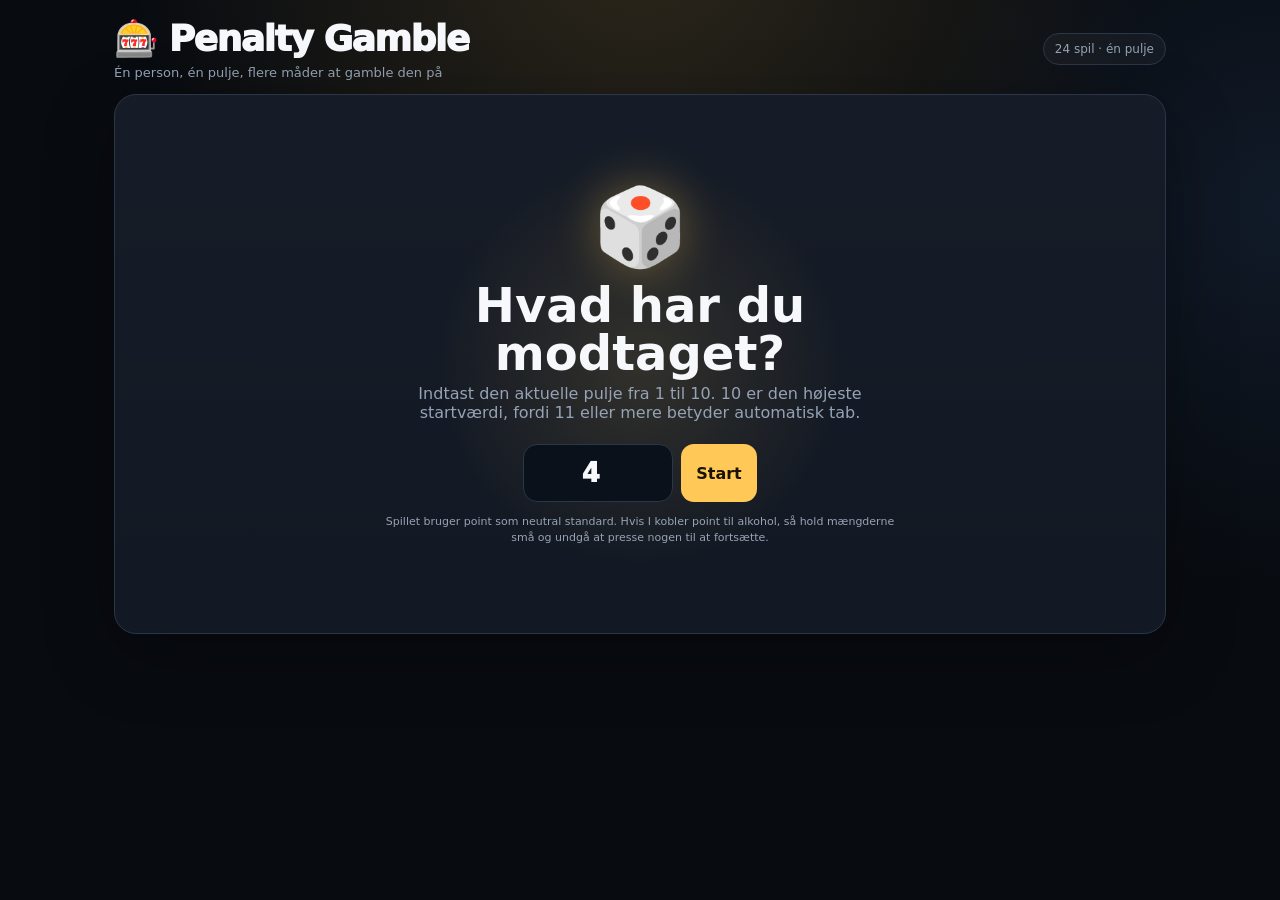
==== commit 0c6cf17a: "feat: add universal Outcome Reveal modal across all games with play again, switch game, and round wi" ====
--- a/index.html
+++ b/index.html
@@ -779,14 +779,143 @@
   box-shadow:0 8px 24px rgba(0,0,0,.4);
   cursor:pointer;
 }
+
+/* UNIVERSAL GAME OUTCOME MODAL */
+.outcome-modal-card{
+  width:min(480px,94vw);
+  background:linear-gradient(180deg,#151e2b 0%,#0c1219 100%);
+  border:2px solid var(--outcome-color,#ffc857);
+  border-radius:24px;
+  padding:26px 20px 22px;
+  text-align:center;
+  position:relative;
+  overflow:hidden;
+  box-shadow:0 0 55px color-mix(in srgb, var(--outcome-color,#ffc857) 35%, transparent), 0 20px 45px rgba(0,0,0,.75);
+  animation:modalPop .42s cubic-bezier(.15,.85,.25,1.15) forwards;
+}
+.outcome-modal-halo{
+  position:absolute;top:-60px;left:50%;transform:translateX(-50%);
+  width:260px;height:260px;border-radius:50%;
+  background:radial-gradient(circle, var(--outcome-color,#ffc857) 0%, transparent 70%);
+  opacity:.25;filter:blur(30px);pointer-events:none;
+}
+.outcome-badge{
+  display:inline-block;
+  padding:5px 14px;
+  border-radius:999px;
+  background:color-mix(in srgb, var(--outcome-color,#ffc857) 18%, rgba(0,0,0,.6));
+  border:1px solid var(--outcome-color,#ffc857);
+  color:var(--outcome-color,#ffc857);
+  font-size:12px;
+  font-weight:1000;
+  letter-spacing:.12em;
+  text-transform:uppercase;
+  margin-bottom:10px;
+}
+.outcome-icon{
+  font-size:56px;
+  line-height:1;
+  margin:4px 0;
+  filter:drop-shadow(0 0 16px var(--outcome-color,#ffc857));
+}
+.outcome-title{
+  font-size:23px;
+  font-weight:1000;
+  letter-spacing:-.02em;
+  line-height:1.2;
+  color:#fff;
+  margin-bottom:3px;
+}
+.outcome-game-sub{
+  font-size:11.5px;
+  font-weight:800;
+  letter-spacing:.09em;
+  text-transform:uppercase;
+  color:var(--muted);
+  margin-bottom:15px;
+}
+.outcome-action-box{
+  background:rgba(0,0,0,.45);
+  border:1px solid rgba(255,255,255,.1);
+  border-radius:16px;
+  padding:15px 14px;
+  margin-bottom:15px;
+  text-align:center;
+}
+.outcome-action-headline{
+  font-size:16px;
+  font-weight:1000;
+  letter-spacing:.02em;
+  margin-bottom:5px;
+}
+.outcome-action-desc{
+  font-size:13.5px;
+  color:#d5e0ee;
+  line-height:1.4;
+}
+.outcome-extra-rule{
+  margin-top:8px;
+  padding-top:8px;
+  border-top:1px dashed rgba(255,255,255,.15);
+  font-size:13px;
+  font-weight:900;
+  color:var(--gold);
+}
+.outcome-stats-row{
+  display:grid;
+  grid-template-columns:1fr 1fr;
+  gap:10px;
+  margin-bottom:18px;
+}
+.outcome-stat{
+  background:rgba(255,255,255,.04);
+  border:1px solid rgba(255,255,255,.08);
+  border-radius:12px;
+  padding:8px 10px;
+  text-align:center;
+}
+.outcome-stat-label{
+  display:block;
+  font-size:10.5px;
+  text-transform:uppercase;
+  letter-spacing:.08em;
+  color:var(--muted);
+  margin-bottom:2px;
+}
+.outcome-stat-val{
+  font-size:15px;
+  font-weight:1000;
+  color:#fff;
+}
+.outcome-btn-group, .modal-btn-row{
+  display:flex;
+  flex-direction:column;
+  gap:10px;
+}
+.outcome-modal-btn{
+  width:100%;
+  padding:14px;
+  font-size:15px;
+  font-weight:1000;
+  letter-spacing:.06em;
+  border-radius:14px;
+  cursor:pointer;
+  transition:transform .12s ease, filter .12s ease;
+}
+.outcome-modal-btn:hover{
+  transform:translateY(-1px);
+}
+.outcome-modal-btn:active{
+  transform:scale(.98);
+}
 @media (max-width: 480px){
   .cs-crate-stencil-col{display:none;}
   .cs-crate-title{font-size:16px;}
-  .case-modal-card{padding:20px 16px;}
-  .case-modal-name{font-size:20px;}
-  .case-modal-icon{font-size:50px;}
-  .case-modal-action-title{font-size:15px;}
-  .case-modal-action-desc{font-size:13px;}
+  .case-modal-card, .outcome-modal-card{padding:20px 16px;}
+  .case-modal-name, .outcome-title{font-size:20px;}
+  .case-modal-icon, .outcome-icon{font-size:50px;}
+  .case-modal-action-title, .outcome-action-headline{font-size:15px;}
+  .case-modal-action-desc, .outcome-action-desc{font-size:13px;}
 }
 
 /* DOUBLE */
@@ -1540,7 +1669,42 @@
       </div>
     </div>
 
-    <button class="btn primary case-modal-btn" id="caseModalCloseBtn">FORTSÆT</button>
+    <div class="outcome-btn-group">
+      <button class="btn primary case-modal-btn" id="caseModalCloseBtn">FORTSÆT TIL NÆSTE CASE ➔</button>
+      <button class="btn ghost case-modal-btn" id="caseModalSwitchBtn">VÆLG ET ANDET SPIL 🎮</button>
+    </div>
+  </div>
+</div>
+
+<div class="overlay" id="outcomeModal">
+  <div class="overlay-card outcome-modal-card" id="outcomeModalCard">
+    <div class="outcome-modal-halo" id="outcomeModalHalo"></div>
+    <div class="outcome-badge" id="outcomeBadge">🎉 VUNDET</div>
+    <div class="outcome-icon" id="outcomeIcon">🎰</div>
+    <div class="outcome-title" id="outcomeTitle">Tre Citroner!</div>
+    <div class="outcome-game-sub" id="outcomeGameSub">SLOTS MASKINE</div>
+
+    <div class="outcome-action-box" id="outcomeActionBox">
+      <div class="outcome-action-headline" id="outcomeHeadline">🛡️ -2 POINT REDDET</div>
+      <div class="outcome-action-desc" id="outcomeDesc">Du ramte 3 ens! 2 point blev fjernet fra puljen.</div>
+      <div class="outcome-extra-rule" id="outcomeExtraRule" style="display:none"></div>
+    </div>
+
+    <div class="outcome-stats-row">
+      <div class="outcome-stat">
+        <span class="outcome-stat-label">Pulje nu</span>
+        <strong class="outcome-stat-val" id="outcomePoolVal">2 tårer</strong>
+      </div>
+      <div class="outcome-stat">
+        <span class="outcome-stat-label">Ændring</span>
+        <strong class="outcome-stat-val" id="outcomeChangeVal">-2 tårer</strong>
+      </div>
+    </div>
+
+    <div class="outcome-btn-group">
+      <button class="btn primary outcome-modal-btn" id="outcomeMainBtn">SPIL IGEN ↺</button>
+      <button class="btn ghost outcome-modal-btn" id="outcomeSwitchBtn">VÆLG ET ANDET SPIL 🎮</button>
+    </div>
   </div>
 </div>
 
@@ -1602,7 +1766,7 @@
     </aside>
 
     <main class="card main" id="mainCard">
-      <div class="games">
+      <div class="games" id="gameTabs">
         <button class="game-tab active" data-game="wheel"><div class="ico">🎡</div><strong>Risk Wheel</strong><span>Rigtigt roterende hjul</span></button>
         <button class="game-tab" data-game="case"><div class="ico">📦</div><strong>Case Opening</strong><span>CS inspireret rul</span></button>
         <button class="game-tab" data-game="coin"><div class="ico">🪙</div><strong>Coin Flip</strong><span>3D flip</span></button>
@@ -1753,10 +1917,14 @@
     },Math.max(2400,delay));
   }
 
-  function updateBalance(delta, reason="", feedbackMode="auto", zeroDelay=350){
+  let lastBalanceDelta = 0;
+  let outcomeModalTimer = null;
+
+  function updateBalance(delta, reason="", feedbackMode="auto", zeroDelay=null){
     const before=balance;
     balance=clamp(balance+delta,0,99);
     const actual=balance-before;
+    lastBalanceDelta=actual;
     $("#balance").textContent=balance;
     updateDebtUI();
     const maxAllowed=Math.max(1,balance);
@@ -1783,16 +1951,14 @@
     }
 
     if(balance>=DEBT_BUST_AT){
+      debtBusted=true;
+      setBusy(true);
+      updateDebtUI();
       if(zeroDelay!==null && zeroDelay>=0){
         scheduleDebtBust(zeroDelay);
-      }else{
-        debtBusted=true;
-        setBusy(true);
-        updateDebtUI();
       }
     }else if(balance===0){
-      // Lås runden MED DET SAMME, men vent med vinderskærmen,
-      // så resultatet fra det sidste spil stadig kan nå at blive set.
+      // Lås runden MED DET SAMME, men vent med vinderskærmen så resultatet kan ses i modalen
       roundEnding=true;
       setBusy(false);
       const arena=$("#arena");
@@ -1830,7 +1996,163 @@
     }
   }
 
-  function showResult(title,text,type=""){
+  const gameMeta = {
+    wheel: { name: "Risk Wheel", icon: "🎡" },
+    case: { name: "Case Opening", icon: "📦" },
+    coin: { name: "Coin Flip", icon: "🪙" },
+    dice: { name: "Dice Risk", icon: "🎲" },
+    higher: { name: "Higher / Lower", icon: "🃏" },
+    slots: { name: "Slots", icon: "🎰" },
+    double: { name: "Double or Nothing", icon: "🔮" },
+    blackjack: { name: "Blackjack", icon: "🃏" },
+    roulette: { name: "Casino Roulette", icon: "🎯" },
+    redblack: { name: "Red / Black", icon: "♦️" },
+    war: { name: "War", icon: "⚔️" },
+    plinko: { name: "Plinko", icon: "🔻" },
+    boxes: { name: "Safe Boxes", icon: "💣" },
+    lucky7: { name: "Lucky 7", icon: "7️⃣" },
+    overunder: { name: "Over / Under 7", icon: "↕️" },
+    tridice: { name: "Triple Dice", icon: "🎲" },
+    baccarat: { name: "Baccarat Lite", icon: "🎴" },
+    poker: { name: "Poker Draw", icon: "🃏" },
+    cups: { name: "Three Cups", icon: "🥤" },
+    picknumber: { name: "Pick a Number", icon: "🔢" },
+    rps: { name: "Rock Paper Scissors", icon: "✊" },
+    crash: { name: "Crash", icon: "📈" },
+    queen: { name: "Royal Draw", icon: "👑" },
+    rabbit: { name: "Rabbit Adventure", icon: "🐇" }
+  };
+
+  function showOutcomeModal(cfg = {}){
+    const modal=$("#outcomeModal");
+    if(!modal) return;
+
+    const gameInfo = gameMeta[game] || { name: "Arcade Spil", icon: "🎲" };
+    const type = cfg.type || (lastBalanceDelta < 0 ? "good" : lastBalanceDelta > 0 ? "bad" : "special");
+    const delta = typeof cfg.delta === "number" ? cfg.delta : lastBalanceDelta;
+
+    let color = "#ffc857";
+    let badgeText = cfg.badge || "";
+    let headlineText = cfg.headline || "";
+
+    if(balance === 0){
+      color = "#45d483";
+      badgeText = badgeText || "🏆 RUNDEN ER VUNDET!";
+      headlineText = headlineText || "PULJEN ER NÅET TIL 0 TÅRER!";
+    }else if(debtBusted){
+      color = "#ff6475";
+      badgeText = badgeText || "💀 GÆLDSGRÆNSE NÅET!";
+      headlineText = headlineText || `PULJEN HAR RAMT ${balance} POINT (11+)`;
+    }else if(type === "good"){
+      color = "#45d483";
+      badgeText = badgeText || "🎉 VUNDET!";
+      if(!headlineText){
+        headlineText = delta < 0 ? `🛡️ ${Math.abs(delta)} POINT REDDET FRA PULJEN` : "🛡️ GEVINST!";
+      }
+    }else if(type === "bad"){
+      color = "#ff6475";
+      badgeText = badgeText || "💀 TABT";
+      if(!headlineText){
+        headlineText = delta > 0 ? `📈 +${delta} POINT LAGT TIL PULJEN` : "📈 STRAF TIL PULJEN";
+      }
+    }else{
+      color = "#ffc857";
+      badgeText = badgeText || "🤝 UAFGJORT / BONUS";
+      headlineText = headlineText || "➖ INGEN POINT-ÆNDRING";
+    }
+
+    const card = $("#outcomeModalCard");
+    if(card) card.style.setProperty("--outcome-color", color);
+
+    const badgeEl = $("#outcomeBadge");
+    if(badgeEl){
+      badgeEl.textContent = badgeText;
+      badgeEl.style.color = color;
+      badgeEl.style.borderColor = color;
+    }
+
+    $("#outcomeIcon").textContent = cfg.icon || gameInfo.icon;
+    $("#outcomeTitle").textContent = cfg.title || "Spil Afsluttet";
+    $("#outcomeGameSub").textContent = cfg.sub || gameInfo.name.toUpperCase();
+
+    const headEl = $("#outcomeHeadline");
+    if(headEl){
+      headEl.textContent = headlineText;
+      headEl.style.color = color;
+    }
+    $("#outcomeDesc").textContent = cfg.text || "";
+
+    const extraRuleEl = $("#outcomeExtraRule");
+    if(cfg.extraRule){
+      extraRuleEl.textContent = cfg.extraRule;
+      extraRuleEl.style.display = "block";
+    }else{
+      extraRuleEl.style.display = "none";
+    }
+
+    $("#outcomePoolVal").textContent = `${balance} tårer`;
+    const changeEl = $("#outcomeChangeVal");
+    changeEl.textContent = `${delta > 0 ? "+" : ""}${delta} tårer`;
+    changeEl.style.color = delta < 0 ? "var(--green)" : delta > 0 ? "var(--red)" : "#fff";
+
+    const mainBtn = $("#outcomeMainBtn");
+    const switchBtn = $("#outcomeSwitchBtn");
+
+    if(balance === 0){
+      mainBtn.innerHTML = "🏆 DU VANDT RUNDEN! SE VINDERSKÆRM ➔";
+      mainBtn.className = "btn primary outcome-modal-btn";
+      switchBtn.style.display = "none";
+    }else if(debtBusted){
+      mainBtn.innerHTML = "💀 GÆLDSGRÆNSE NÅET · FORTSÆT TIL CASHOUT ➔";
+      mainBtn.className = "btn bad outcome-modal-btn";
+      switchBtn.style.display = "none";
+    }else{
+      mainBtn.innerHTML = "SPIL IGEN ↺";
+      mainBtn.className = "btn primary outcome-modal-btn";
+      switchBtn.style.display = "block";
+      switchBtn.innerHTML = "VÆLG ET ANDET SPIL 🎮";
+      switchBtn.className = "btn ghost outcome-modal-btn";
+    }
+
+    if(balance === 0){
+      beep(920, .22, .05);
+      confetti();
+    }else if(debtBusted){
+      beep(150, .25, .05);
+    }else if(type === "good"){
+      beep(840, .09, .025);
+    }else if(type === "bad"){
+      beep(230, .12, .035);
+    }else{
+      beep(560, .08, .025);
+    }
+
+    modal.classList.add("show");
+  }
+
+  function dismissOutcomeModal(action = "stay"){
+    const modal = $("#outcomeModal");
+    if(modal) modal.classList.remove("show");
+
+    if(balance === 0){
+      $("#zeroOverlay").classList.add("show");
+      beep(780, .25, .05);
+    }else if(debtBusted){
+      $("#debtBustAmount").textContent = balance;
+      $("#debtOverlay").classList.add("show");
+      beep(145, .28, .055);
+    }else{
+      setBusy(false);
+      if(action === "switch"){
+        const tabs = $("#gameTabs") || $(".games");
+        if(tabs){
+          tabs.scrollIntoView({ behavior: "smooth", block: "start" });
+        }
+      }
+    }
+  }
+
+  function showResult(title, text, type="", meta={}){
     const el=$("#gameResult");
     if(el){
       el.className=`result ${type}`;
@@ -1846,6 +2168,20 @@
 
     clearTimeout(resultHudTimer);
     resultHudTimer=setTimeout(()=>hud.classList.remove("show"),4300);
+
+    // Hvis dette er et del-trin undervejs (fx Higher/Lower streak eller War uafgjort)
+    // eller spillet er CS:GO Case (som har sit eget unbox-reveal modal), vis ikke standard modal
+    if(meta.skipModal || game === "case") return;
+
+    clearTimeout(outcomeModalTimer);
+    outcomeModalTimer=setTimeout(()=>{
+      showOutcomeModal({
+        title,
+        text,
+        type,
+        ...meta
+      });
+    }, 420);
   }
 
   $("#resultHudClose").onclick=()=>{
@@ -1873,6 +2209,8 @@
     $("#zeroOverlay").classList.remove("show");
     $("#debtOverlay").classList.remove("show");
     $("#caseModal")?.classList.remove("show");
+    $("#outcomeModal")?.classList.remove("show");
+    clearTimeout(outcomeModalTimer);
     $("#resultHud").classList.remove("show");
     $("#debtHud").classList.remove("hidden");
     $("#arena").classList.remove("round-ending");
@@ -1898,6 +2236,7 @@
     if(busy && !debtBusted && !roundEnding) return;
     clearTimeout(zeroOverlayTimer);
     clearTimeout(debtBustTimer);
+    clearTimeout(outcomeModalTimer);
     debtBusted=false;
     roundEnding=false;
     busy=false;
@@ -1910,6 +2249,7 @@
     $("#zeroOverlay").classList.remove("show");
     $("#debtOverlay").classList.remove("show");
     $("#caseModal")?.classList.remove("show");
+    $("#outcomeModal")?.classList.remove("show");
     const csStage=$("#csCaseStage");
     if(csStage){
       csStage.classList.remove("opening","unlocking");
@@ -1955,11 +2295,26 @@
   $("#newRoundBtn").onclick=resetToStart;
   $("#newRoundOverlay").onclick=resetToStart;
   $("#debtCashoutBtn").onclick=resetToStart;
-  $("#caseModalCloseBtn").onclick=dismissCaseModal;
-  $("#caseModal").onclick=e=>{if(e.target===$("#caseModal"))dismissCaseModal()};
+  $("#caseModalCloseBtn").onclick=()=>dismissCaseModal("stay");
+  $("#caseModalSwitchBtn").onclick=()=>dismissCaseModal("switch");
+  $("#caseModal").onclick=e=>{if(e.target===$("#caseModal")&&balance>0&&!debtBusted)dismissCaseModal("stay")};
+  $("#outcomeMainBtn").onclick=()=>dismissOutcomeModal("stay");
+  $("#outcomeSwitchBtn").onclick=()=>dismissOutcomeModal("switch");
+  $("#outcomeModal").onclick=e=>{if(e.target===$("#outcomeModal")&&balance>0&&!debtBusted)dismissOutcomeModal("stay")};
   window.addEventListener("keydown",e=>{
-    if(e.key==="Escape" && $("#caseModal") && $("#caseModal").classList.contains("show")){
-      dismissCaseModal();
+    if(e.key==="Escape" || e.key==="Enter"){
+      const outModal=$("#outcomeModal");
+      if(outModal && outModal.classList.contains("show")){
+        e.preventDefault();
+        dismissOutcomeModal("stay");
+        return;
+      }
+      const cModal=$("#caseModal");
+      if(cModal && cModal.classList.contains("show")){
+        e.preventDefault();
+        dismissCaseModal("stay");
+        return;
+      }
     }
   });
   $("#takeBtn").onclick=()=>{
@@ -2164,7 +2519,7 @@
       }else{
         showResult("🔁 RE-SPIN",
           "Ingen ændring endnu. Hjulet spinner automatisk én gang til.",
-          "special");
+          "special", { skipModal: true });
         await sleep(900);
         return spinWheel(true);
       }
@@ -2364,7 +2719,7 @@
         $("#lastAction").textContent=`Higher / Lower: ${higherStreak}/3 rigtige i træk.`;
         showResult(`✅ KORREKT · ${higherStreak}/3`,
           `${cardText(previous)} → ${cardText(next)}. Du kan nu cashe ud (-${cashVal} point) eller fortsætte for større gevinst!`,
-          "good");
+          "good", { skipModal: true });
       }
     }else{
       const penalty = higherStreak === 0 ? Math.max(1, Math.ceil(w/2)) : w;
@@ -2871,21 +3226,29 @@
     $("#caseModalChanceVal").textContent=`${lootChancePercent(win)}% (Tier: ${meta.chance})`;
 
     const btn=$("#caseModalCloseBtn");
+    const switchBtn=$("#caseModalSwitchBtn");
     if(balance===0){
-      btn.innerHTML="🏆 DU VANDT RUNDEN! SE VINDERSKÆRM";
+      btn.innerHTML="🏆 DU VANDT RUNDEN! SE VINDERSKÆRM ➔";
       btn.className="btn primary case-modal-btn";
+      if(switchBtn) switchBtn.style.display="none";
     }else if(debtBusted){
-      btn.innerHTML="💀 GÆLDSGRÆNSE NÅET · FORTSÆT TIL CASHOUT";
+      btn.innerHTML="💀 GÆLDSGRÆNSE NÅET · FORTSÆT TIL CASHOUT ➔";
       btn.className="btn bad case-modal-btn";
+      if(switchBtn) switchBtn.style.display="none";
     }else{
       btn.innerHTML="FORTSÆT TIL NÆSTE CASE ➔";
       btn.className="btn primary case-modal-btn";
+      if(switchBtn){
+        switchBtn.style.display="block";
+        switchBtn.innerHTML="VÆLG ET ANDET SPIL 🎮";
+        switchBtn.className="btn ghost case-modal-btn";
+      }
     }
 
     modal.classList.add("show");
   }
 
-  function dismissCaseModal(){
+  function dismissCaseModal(action="stay"){
     const modal=$("#caseModal");
     if(modal) modal.classList.remove("show");
 
@@ -2907,6 +3270,10 @@
       beep(145,.28,.055);
     }else{
       setBusy(false);
+      if(action==="switch"){
+        const tabs=$("#gameTabs") || $(".games");
+        if(tabs) tabs.scrollIntoView({behavior:"smooth",block:"start"});
+      }
     }
   }
 
@@ -3659,7 +4026,7 @@
     if(pWar===dWar){
       beep(780,.15,.04);
       $("#warExtra").innerHTML=`<div class="war-banner">⚔️ KRIG ER ERKLÆRET! (WAR) · 2× INDSATS I PULJEN</div>`;
-      showResult("⚔️ KRIG ER ERKLÆRET!", "Lige kort! Begge spillere brænder 3 kort og trækker et afgørende krigskort!", "special");
+      showResult("⚔️ KRIG ER ERKLÆRET!", "Lige kort! Begge spillere brænder 3 kort og trækker et afgørende krigskort!", "special", { skipModal: true });
       await sleep(1100);
 
       const pWarCard=casinoCard(), dWarCard=casinoCard();
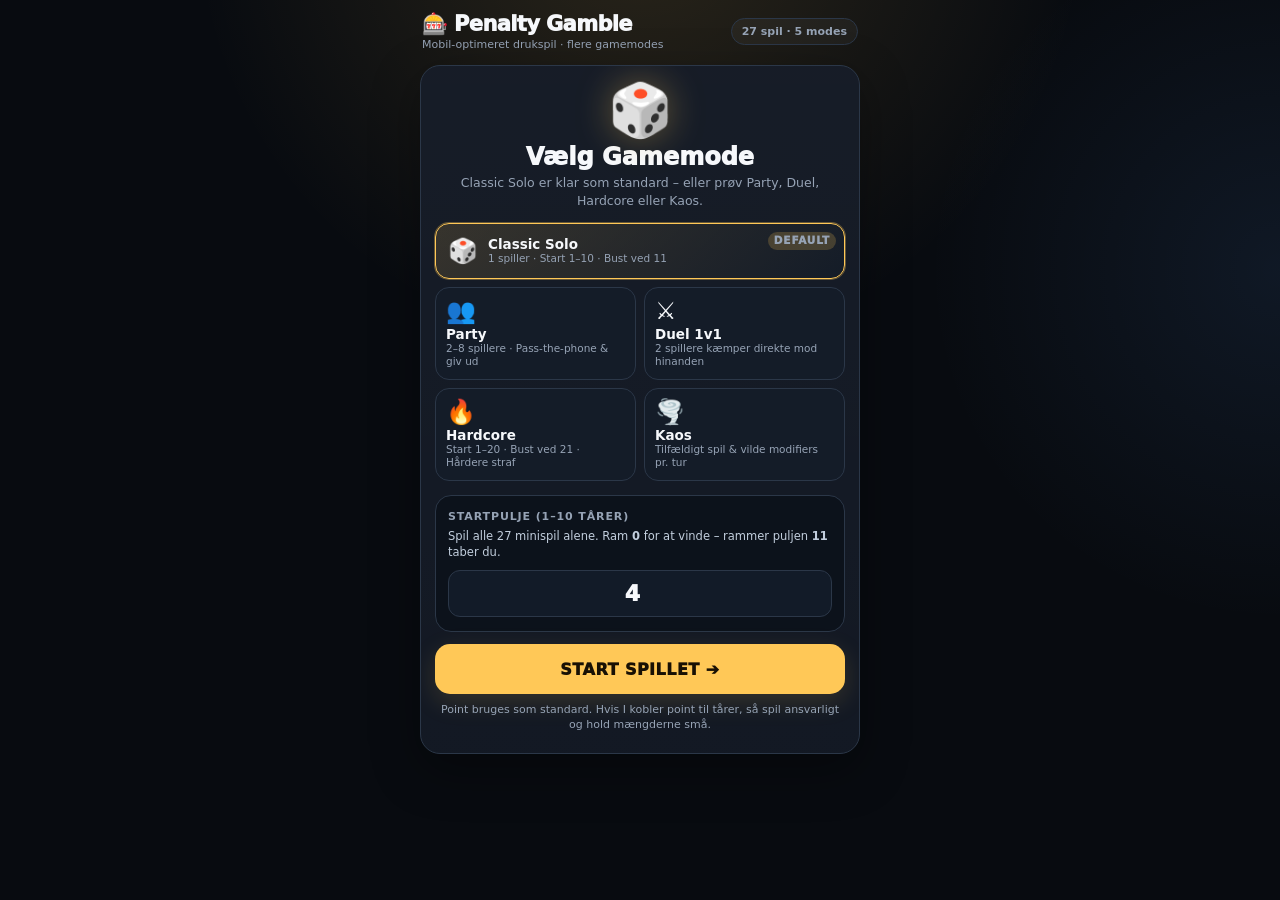
==== commit 4a51f85d: "refactor: modularize into phone-first layout with 5 gamemodes, category filters, and 3 new mini-game" ====
--- a/index.html
+++ b/index.html
@@ -2,1661 +2,63 @@
 <html lang="da">
 <head>
 <meta charset="utf-8">
-<meta name="viewport" content="width=device-width,initial-scale=1,viewport-fit=cover">
+<meta name="viewport" content="width=device-width,initial-scale=1,maximum-scale=1,viewport-fit=cover">
+<meta name="theme-color" content="#080b10">
 <title>Penalty Gamble Arcade</title>
-<style>
-:root{
-  --bg:#080b10;
-  --panel:#111722;
-  --panel2:#17202d;
-  --line:#2b3748;
-  --text:#f6f8fb;
-  --muted:#96a3b5;
-  --gold:#ffc857;
-  --green:#45d483;
-  --red:#ff6475;
-  --blue:#5ea1ff;
-  --purple:#a578ff;
-  --pink:#eb63cf;
-}
-*{box-sizing:border-box}
-html,body{margin:0;min-height:100%;background:var(--bg);color:var(--text);font-family:Inter,system-ui,-apple-system,Segoe UI,sans-serif}
-body{
-  background:
-    radial-gradient(circle at 50% -10%,rgba(255,200,87,.15),transparent 32rem),
-    radial-gradient(circle at 100% 30%,rgba(94,161,255,.10),transparent 24rem),
-    #080b10;
-  overflow-x:hidden;
-}
-button,input{font:inherit}
-button{cursor:pointer}
-.hidden{display:none!important}
-.app{width:min(1080px,100%);margin:auto;padding:18px 14px 60px}
-.top{
-  display:flex;justify-content:space-between;align-items:center;gap:12px;margin-bottom:14px
-}
-.logo h1{font-size:clamp(23px,5vw,36px);margin:0;font-weight:950;letter-spacing:-.04em}
-.logo p{margin:5px 0 0;color:var(--muted);font-size:13px}
-.badge{
-  border:1px solid var(--line);background:rgba(255,255,255,.035);padding:8px 11px;border-radius:999px;
-  color:var(--muted);font-size:12px;white-space:nowrap
-}
-.card{
-  background:linear-gradient(180deg,rgba(255,255,255,.025),rgba(255,255,255,.008)),var(--panel);
-  border:1px solid var(--line);border-radius:22px;box-shadow:0 20px 70px rgba(0,0,0,.3)
-}
-.start{
-  min-height:540px;display:grid;place-items:center;padding:30px 18px;text-align:center;overflow:hidden;position:relative
-}
-.start:before{
-  content:"";position:absolute;width:430px;height:430px;border-radius:50%;
-  background:radial-gradient(circle,rgba(255,200,87,.13),transparent 68%);
-  animation:breathe 3.6s ease-in-out infinite
-}
-@keyframes breathe{50%{transform:scale(1.14);opacity:.6}}
-.start-inner{position:relative;z-index:2;width:min(520px,100%)}
-.start-icon{font-size:76px;filter:drop-shadow(0 0 24px rgba(255,200,87,.35));animation:float 2.5s ease-in-out infinite}
-@keyframes float{50%{transform:translateY(-9px) rotate(3deg)}}
-.start h2{font-size:clamp(28px,7vw,48px);margin:9px 0 7px;line-height:1}
-.start p{color:var(--muted);margin:0 auto 22px;max-width:460px}
-.start-input-row{display:flex;gap:8px;justify-content:center}
-.start-input-row input{
-  width:150px;text-align:center;font-size:26px;font-weight:950;padding:13px;border-radius:14px;
-  color:var(--text);background:#0b111a;border:1px solid var(--line);outline:none
-}
-.btn{
-  border:1px solid var(--line);background:#1b2635;color:var(--text);font-weight:850;
-  border-radius:13px;padding:11px 14px;transition:transform .13s,filter .13s,background .13s
-}
-.btn:active{transform:scale(.96)}
-.btn:hover{filter:brightness(1.08)}
-.btn.primary{background:var(--gold);color:#1a1305;border-color:transparent}
-.btn.good{background:rgba(69,212,131,.14);border-color:rgba(69,212,131,.35);color:#a7f2c4}
-.btn.bad{background:rgba(255,100,117,.13);border-color:rgba(255,100,117,.35);color:#ffaab3}
-.btn.small{padding:7px 9px;font-size:12px}
-.hub{display:grid;grid-template-columns:250px 1fr;gap:14px}
-@media(max-width:760px){.hub{grid-template-columns:1fr}}
-.side{padding:14px;height:max-content;position:sticky;top:12px}
-@media(max-width:760px){.side{position:static}}
-.balance-box{
-  padding:18px;border:1px solid var(--line);border-radius:18px;background:#0c121b;text-align:center;position:relative;overflow:hidden
-}
-.balance-label{font-size:12px;color:var(--muted);text-transform:uppercase;letter-spacing:.11em}
-.balance{font-size:58px;font-weight:1000;letter-spacing:-.06em;line-height:1;margin:8px 0}
-.balance-sub{font-size:13px;color:var(--muted)}
-.balance-change{
-  position:absolute;left:50%;top:40%;font-size:32px;font-weight:1000;pointer-events:none;opacity:0
-}
-.balance-change.fly{
-  animation:balanceFly .9s ease forwards
-}
-@keyframes balanceFly{
-  0%{transform:translate(-50%,10px) scale(.7);opacity:0}
-  20%{opacity:1}
-  100%{transform:translate(-50%,-62px) scale(1.2);opacity:0}
-}
-.side-title{font-size:12px;text-transform:uppercase;letter-spacing:.12em;color:var(--muted);margin:16px 3px 8px}
-.wager-row{display:grid;grid-template-columns:1fr auto;gap:7px}
-.wager-row input{
-  width:100%;text-align:center;background:#0b111a;color:#fff;border:1px solid var(--line);
-  border-radius:12px;padding:11px;font-weight:900
-}
-.side-actions{display:grid;gap:8px;margin-top:12px}
-.main{padding:14px;overflow:hidden}
-.games{
-  display:grid;grid-template-columns:repeat(4,minmax(0,1fr));gap:8px;margin-bottom:12px;
-  max-height:285px;overflow-y:auto;padding:2px 5px 8px 2px;scrollbar-width:thin
-}
-@media(max-width:920px){.games{grid-template-columns:repeat(3,minmax(0,1fr))}}
-@media(max-width:560px){.games{grid-template-columns:repeat(2,minmax(0,1fr));max-height:255px}}
-.game-tab{
-  min-height:80px;text-align:left;padding:10px;border-radius:14px;border:1px solid var(--line);
-  background:#151e2a;color:var(--text);transition:.18s
-}
-.game-tab:hover{transform:translateY(-2px);background:#1b2635}
-.game-tab.active{outline:2px solid rgba(255,200,87,.68);background:#1d2734}
-.game-tab .ico{font-size:23px}
-.game-tab strong{display:block;font-size:13px;margin-top:5px}
-.game-tab span{display:block;color:var(--muted);font-size:10px;margin-top:2px}
-.arena{
-  min-height:520px;border:1px solid var(--line);border-radius:19px;background:
-  radial-gradient(circle at 50% 0%,rgba(255,255,255,.035),transparent 20rem),#0b1119;
-  padding:16px;position:relative;overflow:hidden
-}
-.arena-title{text-align:center;margin-bottom:12px}
-.arena-title h2{margin:0;font-size:23px}
-.arena-title p{margin:5px auto 0;color:var(--muted);font-size:12px;max-width:620px}
-.center{display:grid;place-items:center}
-.result{
-  width:min(560px,100%);margin:14px auto 0;padding:14px;border-radius:15px;border:1px solid var(--line);
-  background:#141d29;text-align:center;opacity:0;transform:translateY(10px) scale(.97)
-}
-.result.show{animation:resultIn .35s ease forwards}
-.result.good{border-color:rgba(69,212,131,.5);box-shadow:0 0 40px rgba(69,212,131,.07)}
-.result.bad{border-color:rgba(255,100,117,.5);box-shadow:0 0 40px rgba(255,100,117,.07)}
-.result.special{border-color:rgba(255,200,87,.58);box-shadow:0 0 42px rgba(255,200,87,.09);background:linear-gradient(180deg,rgba(255,200,87,.08),rgba(255,255,255,.01)),#141d29}
-.result strong{font-size:20px}
-.result p{margin:4px 0 0;color:var(--muted);font-size:13px}
-@keyframes resultIn{to{opacity:1;transform:none}}
-
-.result-hud{
-  position:fixed;
-  left:50%;
-  bottom:max(16px,env(safe-area-inset-bottom));
-  z-index:88;
-  width:min(560px,calc(100vw - 24px));
-  padding:15px 16px;
-  border-radius:17px;
-  border:1px solid var(--line);
-  background:rgba(20,29,41,.97);
-  backdrop-filter:blur(12px);
-  text-align:center;
-  box-shadow:0 18px 55px rgba(0,0,0,.48);
-  opacity:0;
-  pointer-events:none;
-  transform:translate(-50%,24px) scale(.96);
-  transition:opacity .22s ease,transform .22s ease;
-}
-.result-hud.show{
-  opacity:1;
-  pointer-events:auto;
-  transform:translate(-50%,0) scale(1);
-}
-.result-hud.good{
-  border-color:rgba(69,212,131,.72);
-  box-shadow:0 18px 55px rgba(0,0,0,.48),0 0 34px rgba(69,212,131,.12);
-}
-.result-hud.bad{
-  border-color:rgba(255,100,117,.72);
-  box-shadow:0 18px 55px rgba(0,0,0,.48),0 0 34px rgba(255,100,117,.12);
-}
-.result-hud.special{
-  border-color:rgba(255,200,87,.76);
-  box-shadow:0 18px 55px rgba(0,0,0,.48),0 0 34px rgba(255,200,87,.13);
-}
-.result-hud strong{display:block;font-size:20px}
-.result-hud p{margin:5px 0 0;color:#b9c4d2;font-size:13px;line-height:1.35}
-.result-hud .hud-close{
-  position:absolute;right:8px;top:7px;border:0;background:transparent;color:#8997aa;
-  width:30px;height:30px;border-radius:50%;font-size:18px
-}
-
-.streak-wrap{
-  width:min(360px,100%);
-  margin:8px auto 14px;
-  padding:11px 12px;
-  border-radius:14px;
-  background:#111925;
-  border:1px solid var(--line);
-  text-align:center
-}
-.streak-label{
-  color:var(--muted);
-  font-size:11px;
-  font-weight:900;
-  letter-spacing:.1em;
-  text-transform:uppercase;
-  margin-bottom:8px
-}
-.streak-pips{display:flex;justify-content:center;gap:9px}
-.streak-pip{
-  width:52px;height:9px;border-radius:999px;background:#273446;border:1px solid #34445a;
-  overflow:hidden
-}
-.streak-pip.active{
-  background:var(--gold);
-  border-color:#ffe19a;
-  box-shadow:0 0 14px rgba(255,200,87,.3)
-}
-.streak-text{margin-top:8px;font-size:12px;color:#c1ccda;font-weight:800}
-
-.big-button{
-  display:block;width:min(420px,100%);margin:16px auto 0;border:0;border-radius:15px;
-  background:var(--gold);color:#181004;padding:14px 16px;font-weight:1000;font-size:16px;
-  box-shadow:0 8px 26px rgba(255,200,87,.13);transition:.15s
-}
-.big-button:active{transform:scale(.97)}
-.big-button:disabled{opacity:.5;cursor:not-allowed}
-.flash{
-  position:fixed;inset:0;pointer-events:none;z-index:60;opacity:0
-}
-.flash.good.go{animation:flashGood .45s ease}
-.flash.bad.go{animation:flashBad .45s ease}
-@keyframes flashGood{0%,100%{opacity:0}35%{opacity:.18;background:var(--green)}}
-@keyframes flashBad{0%,100%{opacity:0}35%{opacity:.14;background:var(--red)}}
-.shake{animation:shake .35s linear}
-@keyframes shake{20%{transform:translateX(-5px)}40%{transform:translateX(5px)}60%{transform:translateX(-3px)}80%{transform:translateX(3px)}}
-.particle{
-  position:fixed;z-index:70;width:9px;height:9px;border-radius:2px;pointer-events:none;
-  animation:particle 1.05s ease-out forwards
-}
-@keyframes particle{to{transform:translate(var(--x),var(--y)) rotate(520deg);opacity:0}}
-.overlay{
-  position:fixed;inset:0;z-index:90;background:rgba(5,8,12,.88);backdrop-filter:blur(9px);
-  display:grid;place-items:center;padding:18px;opacity:0;pointer-events:none;transition:.25s
-}
-.overlay.show{opacity:1;pointer-events:auto}
-.overlay-card{
-  width:min(480px,100%);text-align:center;background:#111824;border:1px solid var(--line);
-  border-radius:24px;padding:28px;transform:scale(.85);transition:.3s
-}
-.overlay.show .overlay-card{transform:scale(1)}
-.overlay .emoji{font-size:76px}
-.overlay h2{font-size:36px;margin:8px 0}
-.overlay p{color:var(--muted)}
-.footer-note{color:var(--muted);font-size:11px;line-height:1.45;margin-top:12px}
-
-/* WHEEL */
-.wheel-stage{min-height:350px;display:grid;place-items:center;position:relative;margin-top:8px}
-.wheel-shell{position:relative;width:min(360px,86vw);aspect-ratio:1}
-.wheel-pointer{
-  position:absolute;z-index:10;left:50%;top:-9px;transform:translateX(-50%);
-  width:0;height:0;border-left:15px solid transparent;border-right:15px solid transparent;
-  border-top:28px solid var(--gold);filter:drop-shadow(0 3px 7px rgba(0,0,0,.8))
-}
-.wheel{
-  position:absolute;inset:0;border-radius:50%;
-  background:conic-gradient(
-    from -22.5deg,
-    #273547 0deg 45deg,
-    #315585 45deg 90deg,
-    #5f4592 90deg 135deg,
-    #923c7f 135deg 180deg,
-    #2f7b61 180deg 225deg,
-    #8a5b27 225deg 270deg,
-    #7a3448 270deg 315deg,
-    #9d7028 315deg 360deg
-  );
-  border:9px solid #202a37;box-shadow:0 0 0 3px #425067,inset 0 0 45px rgba(0,0,0,.42),0 22px 55px rgba(0,0,0,.45);
-  transform:rotate(0deg);will-change:transform
-}
-.wheel:after{
-  content:"";position:absolute;left:50%;top:50%;width:56px;height:56px;transform:translate(-50%,-50%);
-  border-radius:50%;background:#111824;border:6px solid var(--gold);box-shadow:0 0 20px rgba(255,200,87,.28)
-}
-.wheel-label{
-  position:absolute;left:50%;top:50%;width:58px;margin-left:-29px;margin-top:-10px;text-align:center;
-  font-size:9.5px;font-weight:1000;text-shadow:0 2px 5px rgba(0,0,0,.9);line-height:1.02
-}
-.wheel-ticks{position:absolute;inset:-5px;border-radius:50%;pointer-events:none}
-.tick{
-  position:absolute;left:50%;top:50%;width:3px;height:11px;background:#dbe4f0;transform-origin:50% 175px;
-  opacity:.65
-}
-@media(max-width:440px){.tick{transform-origin:50% 148px}.wheel-label{font-size:8.5px;width:52px;margin-left:-26px}}
-
-/* COIN */
-.coin-stage{height:290px;display:grid;place-items:center;perspective:900px}
-.coin3d{
-  width:150px;height:150px;position:relative;
-  transform-style:preserve-3d;
-  -webkit-transform-style:preserve-3d;
-  filter:drop-shadow(0 22px 24px rgba(0,0,0,.45))
-}
-.coin-face{
-  position:absolute;inset:0;border-radius:50%;display:grid;place-items:center;
-  backface-visibility:hidden;
-  -webkit-backface-visibility:hidden;
-  font-size:55px;font-weight:1000;
-  box-shadow:inset 0 0 25px rgba(0,0,0,.24)
-}
-.coin-face.front{
-  transform:rotateY(0deg) translateZ(1px);
-  -webkit-transform:rotateY(0deg) translateZ(1px);
-  border:9px solid #e4a92c;
-  background:radial-gradient(circle at 35% 30%,#ffe99a,#ffc857 42%,#c4871e);
-  color:#4a3004
-}
-.coin-face.back{
-  transform:rotateY(180deg) translateZ(1px);
-  -webkit-transform:rotateY(180deg) translateZ(1px);
-  border:9px solid #a8b3c6;
-  background:radial-gradient(circle at 35% 30%,#f2f6ff,#aebbd0 44%,#66758c);
-  color:#162132
-}
-.coin-face small{
-  display:block;margin-top:2px;font-size:14px;font-weight:1000;letter-spacing:.12em
-}
-.coin3d.final-tails{
-  transform:none!important;
-  -webkit-transform:none!important;
-}
-.coin3d.final-tails .coin-face.front{display:none}
-.coin3d.final-tails .coin-face.back{
-  transform:rotateY(0deg) translateZ(1px);
-  -webkit-transform:rotateY(0deg) translateZ(1px)
-}
-.coin3d.final-heads{
-  transform:none!important;
-  -webkit-transform:none!important;
-}
-.coin3d.final-heads .coin-face.back{display:none}
-.coin3d.flip-heads{animation:coinHeads 1.7s cubic-bezier(.18,.8,.25,1) forwards}
-.coin3d.flip-tails{animation:coinTails 1.7s cubic-bezier(.18,.8,.25,1) forwards}
-@keyframes coinHeads{to{transform:rotateY(1800deg) rotateX(360deg)}}
-@keyframes coinTails{to{transform:rotateY(1980deg) rotateX(360deg)}}
-
-/* DICE */
-.dice-stage{height:290px;display:grid;place-items:center;perspective:900px}
-.die{
-  width:120px;height:120px;border-radius:24px;background:linear-gradient(145deg,#f8fafc,#cbd5e1);
-  color:#111827;display:grid;place-items:center;font-size:78px;box-shadow:0 25px 40px rgba(0,0,0,.38);
-  transform-style:preserve-3d
-}
-.die.roll{animation:dieRoll 1.35s cubic-bezier(.18,.75,.2,1)}
-@keyframes dieRoll{
-  0%{transform:rotateX(0) rotateY(0) scale(.9)}
-  40%{transform:rotateX(590deg) rotateY(380deg) translateY(-28px) scale(1.08)}
-  75%{transform:rotateX(920deg) rotateY(700deg) translateY(8px)}
-  100%{transform:rotateX(1080deg) rotateY(720deg) translateY(0)}
-}
-
-/* CARDS */
-.card-stage{min-height:270px;display:flex;align-items:center;justify-content:center;gap:14px;perspective:900px;flex-wrap:wrap}
-.play-card{
-  width:112px;height:158px;position:relative;transform-style:preserve-3d
-}
-.play-card .front,.play-card .back{
-  position:absolute;inset:0;border-radius:14px;backface-visibility:hidden;border:1px solid #cdd4dd;
-  display:grid;place-items:center;font-size:42px;font-weight:1000;box-shadow:0 18px 35px rgba(0,0,0,.35)
-}
-.play-card .front{background:#f7f8fa;color:#101318}
-.play-card .back{
-  transform:rotateY(180deg);background:
-    repeating-linear-gradient(45deg,#25334a,#25334a 8px,#182437 8px,#182437 16px);
-  border:5px solid #e4e9ef
-}
-.play-card.face-down{transform:rotateY(180deg)}
-.play-card.flip{animation:cardFlip .65s ease forwards}
-.play-card.deal{animation:deal .55s cubic-bezier(.2,.8,.2,1)}
-@keyframes deal{
-  0%{opacity:0;transform:translateY(-36px) translateX(18px) rotate(6deg) scale(.9)}
-  70%{opacity:1;transform:translateY(2px) translateX(-1px) rotate(-1deg) scale(1.02)}
-  100%{opacity:1;transform:none}
-}
-
-/* SLOTS */
-.slot-machine{
-  width:min(470px,100%);margin:30px auto 10px;padding:18px;border-radius:24px;
-  border:1px solid #495669;background:linear-gradient(#263247,#131b28);
-  box-shadow:inset 0 0 35px rgba(0,0,0,.4),0 25px 50px rgba(0,0,0,.35)
-}
-.slot-window{display:grid;grid-template-columns:repeat(3,1fr);gap:10px}
-.reel-window{
-  height:120px;overflow:hidden;border-radius:14px;background:#eef2f6;border:5px solid #9aa8b9;position:relative
-}
-.reel-strip{
-  position:absolute;left:0;right:0;top:0;display:flex;flex-direction:column;align-items:center;
-  transition:transform 1.6s cubic-bezier(.1,.65,.12,1)
-}
-.reel-symbol{height:110px;display:grid;place-items:center;font-size:57px;width:100%}
-
-/* CASE */
-.case-box{
-  margin:18px auto;width:min(720px,100%);overflow:hidden;border:1px solid var(--line);border-radius:17px;
-  background:#080d14;position:relative;box-shadow:inset 0 0 30px rgba(0,0,0,.6)
-}
-.case-box:before,.case-box:after{
-  content:"";position:absolute;z-index:4;top:0;bottom:0;width:70px;pointer-events:none
-}
-.case-box:before{left:0;background:linear-gradient(90deg,#080d14,transparent)}
-.case-box:after{right:0;background:linear-gradient(-90deg,#080d14,transparent)}
-.case-pointer{position:absolute;z-index:8;left:50%;top:0;bottom:0;width:2px;background:var(--gold);box-shadow:0 0 18px rgba(255,200,87,1)}
-.case-pointer:before{content:"";position:absolute;left:-8px;top:0;border-left:9px solid transparent;border-right:9px solid transparent;border-top:13px solid var(--gold)}
-.case-track{display:flex;gap:8px;padding:20px 12px;will-change:transform}
-.loot{
-  flex:0 0 124px;height:118px;border-radius:13px;border:1px solid #2e3b4d;background:#141d28;
-  padding:10px;display:flex;flex-direction:column;justify-content:space-between;position:relative;overflow:hidden
-}
-.loot:before{
-  content:"";position:absolute;inset:0;background:linear-gradient(180deg,rgba(255,255,255,.08),transparent 38%,transparent);
-  opacity:.45;pointer-events:none
-}
-.loot:after{content:"";position:absolute;left:0;right:0;bottom:0;height:6px;background:var(--rar)}
-.loot .tier{
-  display:inline-block;align-self:flex-start;padding:4px 7px;border-radius:999px;
-  font-size:9px;font-weight:1000;letter-spacing:.12em;text-transform:uppercase;
-  border:1px solid rgba(255,255,255,.18);background:rgba(0,0,0,.28);color:#f6f8fb
-}
-.loot .e{font-size:26px}
-.loot .n{font-size:11px;font-weight:900;line-height:1.2;overflow:hidden;text-overflow:ellipsis;white-space:nowrap}
-.loot .m{font-size:9.5px;color:var(--muted);line-height:1.2;overflow:hidden;text-overflow:ellipsis;white-space:nowrap}
-.loot.common{--rar:#aeb8c5;background:linear-gradient(180deg,rgba(174,184,197,.12),rgba(20,29,40,.96))}
-.loot.blue{--rar:#5ea1ff;background:linear-gradient(180deg,rgba(94,161,255,.16),rgba(20,29,40,.96))}
-.loot.purple{--rar:#a578ff;background:linear-gradient(180deg,rgba(165,120,255,.18),rgba(20,29,40,.96))}
-.loot.pink{--rar:#eb63cf;background:linear-gradient(180deg,rgba(235,99,207,.18),rgba(20,29,40,.96))}
-.loot.gold{--rar:#ffc857;background:linear-gradient(180deg,rgba(255,200,87,.2),rgba(20,29,40,.96))}
-.loot.winner{animation:lootWinner .7s ease infinite alternate}
-@keyframes lootWinner{to{transform:scale(1.08);box-shadow:0 0 30px var(--rar)}}
-
-/* CS:GO CASE STAGE & REALISTIC WEAPON CRATE */
-.cs-case-stage{
-  margin:18px auto 14px;
-  width:min(720px,100%);
-  height:190px;
-  position:relative;
-  perspective:1200px;
-}
-
-/* THE CLOSED CRATE (FRONT OF MILITARY CONTAINER) */
-.cs-crate-closed{
-  position:absolute;
-  inset:0;
-  background:
-    radial-gradient(ellipse at 50% 50%, rgba(255,200,87,.08), transparent 70%),
-    linear-gradient(180deg, #1e293b 0%, #0d1522 100%);
-  border:2px solid #38495f;
-  border-radius:18px;
-  overflow:hidden;
-  box-shadow:0 15px 40px rgba(0,0,0,.7), inset 0 0 35px rgba(0,0,0,.65);
-  display:flex;
-  flex-direction:column;
-  justify-content:space-between;
-  padding:12px 16px;
-  transition:transform .7s cubic-bezier(.2,.8,.2,1), opacity .55s ease, filter .55s ease, border-color .3s ease, box-shadow .3s ease;
-  transform-origin:top center;
-  z-index:6;
-  cursor:pointer;
-  user-select:none;
-}
-.cs-crate-closed:hover{
-  border-color:#5a7394;
-  box-shadow:0 18px 45px rgba(0,0,0,.8), 0 0 25px rgba(245,158,11,.15), inset 0 0 35px rgba(0,0,0,.65);
-}
-
-/* HAZARD STRIPES TOP & BOTTOM */
-.cs-crate-hazard-stripe{
-  height:11px;
-  width:100%;
-  background:repeating-linear-gradient(45deg,#f59e0b,#f59e0b 10px,#111827 10px,#111827 20px);
-  border-radius:3px;
-  opacity:.85;
-}
-
-/* CRATE PANEL & STENCIL */
-.cs-crate-main-panel{
-  display:flex;
-  align-items:center;
-  justify-content:space-between;
-  padding:0 10px;
-  position:relative;
-}
-.cs-crate-stencil-col{
-  display:flex;
-  flex-direction:column;
-  font-size:9.5px;
-  font-weight:900;
-  letter-spacing:.12em;
-  color:rgba(148,163,184,.45);
-  text-transform:uppercase;
-}
-.cs-crate-stencil-col.right{
-  text-align:right;
-}
-.cs-crate-code{
-  color:#f59e0b;
-  font-size:9px;
-  opacity:.7;
-}
-.cs-crate-emblem{
-  text-align:center;
-  flex:1;
-}
-.cs-crate-stars{
-  font-size:13px;
-  letter-spacing:6px;
-  color:#f59e0b;
-  margin-bottom:2px;
-  text-shadow:0 0 10px rgba(245,158,11,.6);
-}
-.cs-crate-title{
-  font-size:20px;
-  font-weight:1000;
-  letter-spacing:.1em;
-  color:#f8fafc;
-  text-transform:uppercase;
-  text-shadow:0 2px 10px rgba(0,0,0,.8);
-}
-.cs-crate-sub{
-  font-size:10px;
-  font-weight:900;
-  letter-spacing:.12em;
-  color:#94a3b8;
-  text-transform:uppercase;
-  margin-top:2px;
-}
-
-/* HEAVY PADLOCK */
-.cs-padlock-wrap{
-  position:absolute;
-  top:50%;
-  left:50%;
-  transform:translate(-50%,-50%);
-  display:flex;
-  flex-direction:column;
-  align-items:center;
-  z-index:9;
-  filter:drop-shadow(0 8px 18px rgba(0,0,0,.85));
-  transition:transform .4s ease, opacity .35s ease;
-}
-.cs-padlock-shackle{
-  width:28px;
-  height:24px;
-  border:4px solid #cbd5e1;
-  border-bottom:none;
-  border-radius:14px 14px 0 0;
-  margin-bottom:-2px;
-  transition:transform .35s cubic-bezier(.34,1.56,.64,1);
-  transform-origin:left bottom;
-}
-.cs-padlock-body{
-  width:58px;
-  height:46px;
-  background:linear-gradient(180deg,#f59e0b 0%,#b45309 100%);
-  border:2px solid #fde68a;
-  border-radius:8px;
-  box-shadow:inset 0 1px 0 rgba(255,255,255,.4), 0 4px 12px rgba(0,0,0,.5);
-  display:flex;
-  flex-direction:column;
-  align-items:center;
-  justify-content:center;
-  gap:2px;
-}
-.cs-padlock-keyhole{
-  width:6px;
-  height:10px;
-  background:#1e293b;
-  border-radius:3px 3px 1px 1px;
-  box-shadow:inset 0 1px 2px rgba(0,0,0,.8);
-}
-.cs-padlock-status{
-  font-size:9px;
-  font-weight:1000;
-  letter-spacing:.08em;
-  color:#1e293b;
-  text-transform:uppercase;
-}
-
-/* UNLOCKING & RUMBLE */
-.cs-case-stage.unlocking .cs-crate-closed{
-  animation:crateRumble .22s ease infinite alternate;
-}
-.cs-case-stage.unlocking .cs-padlock-shackle{
-  transform:translateY(-10px) rotate(-28deg);
-  border-color:#45d483;
-}
-.cs-case-stage.unlocking .cs-padlock-body{
-  background:linear-gradient(180deg,#45d483 0%,#15803d 100%);
-  border-color:#86efac;
-}
-.cs-case-stage.unlocking .cs-padlock-status{
-  color:#fff;
-}
-
-/* LID POP & 3D OPEN TRANSITION */
-.cs-case-stage.opening .cs-crate-closed{
-  transform:perspective(1000px) rotateX(86deg) translateY(-50px) scale(0.92);
-  opacity:0;
-  pointer-events:none;
-}
-.cs-case-stage.opening .cs-padlock-wrap{
-  transform:translate(-50%,-20%) scale(.6);
-  opacity:0;
-}
-
-/* THE OPEN VIEW / WHEEL CONTAINER */
-.cs-crate-open-view{
-  position:absolute;
-  inset:0;
-  opacity:0;
-  pointer-events:none;
-  transform:scale(.95);
-  transition:opacity .55s ease, transform .55s cubic-bezier(.16,1,.3,1);
-  z-index:4;
-}
-.cs-case-stage.opening .cs-crate-open-view{
-  opacity:1;
-  pointer-events:auto;
-  transform:scale(1);
-}
-
-/* GOLDEN LIGHT FLASH WHEN CASE CRACKS OPEN */
-.cs-light-flare{
-  position:absolute;
-  inset:-20px;
-  background:radial-gradient(circle at 50% 50%, rgba(255,200,87,.65) 0%, rgba(245,158,11,.25) 45%, transparent 75%);
-  opacity:0;
-  pointer-events:none;
-  z-index:10;
-  transition:opacity .45s ease;
-}
-.cs-case-stage.opening .cs-light-flare{
-  animation:lightBurst .7s ease forwards;
-}
-
-@keyframes lightBurst{
-  0%{opacity:0;transform:scale(.8)}
-  40%{opacity:1;transform:scale(1.15)}
-  100%{opacity:0;transform:scale(1.3)}
-}
-
-@keyframes crateRumble{
-  0%{transform:translate(-2px, -1px) rotate(-0.5deg)}
-  50%{transform:translate(2px, 1px) rotate(0.5deg)}
-  100%{transform:translate(-1px, 2px) rotate(0deg)}
-}
-
-/* CASE BOX (CONTAINING THE TRACK) */
-.case-box.cs-case-box{
-  margin:0 auto;
-  height:190px;
-  display:flex;
-  align-items:center;
-  border-radius:18px;
-  border:2px solid #38495f;
-  background:#090e15;
-  box-shadow:inset 0 0 40px rgba(0,0,0,.85), 0 15px 40px rgba(0,0,0,.7);
-}
-
-/* CASE UNBOX REVEAL MODAL */
-.case-modal-card{
-  width:min(480px,94vw);
-  background:linear-gradient(180deg,#151e2b 0%,#0c1219 100%);
-  border:2px solid var(--rar,#ffc857);
-  border-radius:24px;
-  padding:28px 22px 24px;
-  text-align:center;
-  position:relative;
-  overflow:hidden;
-  box-shadow:0 0 55px color-mix(in srgb, var(--rar,#ffc857) 35%, transparent), 0 20px 45px rgba(0,0,0,.75);
-  animation:modalPop .45s cubic-bezier(.15,.85,.25,1.15) forwards;
-}
-@keyframes modalPop{
-  0%{opacity:0;transform:scale(.72) translateY(28px)}
-  100%{opacity:1;transform:scale(1) translateY(0)}
-}
-.case-modal-halo{
-  position:absolute;top:-60px;left:50%;transform:translateX(-50%);
-  width:260px;height:260px;border-radius:50%;
-  background:radial-gradient(circle, var(--rar,#ffc857) 0%, transparent 70%);
-  opacity:.25;filter:blur(30px);pointer-events:none;
-}
-.case-modal-rarity-badge{
-  display:inline-block;
-  padding:5px 14px;
-  border-radius:999px;
-  background:color-mix(in srgb, var(--rar,#ffc857) 18%, rgba(0,0,0,.6));
-  border:1px solid var(--rar,#ffc857);
-  color:var(--rar,#ffc857);
-  font-size:12px;
-  font-weight:1000;
-  letter-spacing:.12em;
-  text-transform:uppercase;
-  margin-bottom:12px;
-}
-.case-modal-icon{
-  font-size:62px;
-  line-height:1;
-  margin:6px 0;
-  filter:drop-shadow(0 0 18px var(--rar,#ffc857));
-}
-.case-modal-name{
-  font-size:24px;
-  font-weight:1000;
-  letter-spacing:-.02em;
-  line-height:1.2;
-  color:#fff;
-  margin-bottom:4px;
-}
-.case-modal-tier-sub{
-  font-size:12px;
-  font-weight:800;
-  letter-spacing:.08em;
-  text-transform:uppercase;
-  color:var(--muted);
-  margin-bottom:16px;
-}
-.case-modal-action-box{
-  background:rgba(0,0,0,.45);
-  border:1px solid rgba(255,255,255,.1);
-  border-radius:16px;
-  padding:16px 14px;
-  margin-bottom:16px;
-  text-align:center;
-}
-.case-modal-action-title{
-  font-size:16px;
-  font-weight:1000;
-  letter-spacing:.02em;
-  margin-bottom:6px;
-}
-.case-modal-action-desc{
-  font-size:14px;
-  color:#d5e0ee;
-  line-height:1.4;
-}
-.case-modal-extra-rule{
-  margin-top:8px;
-  padding-top:8px;
-  border-top:1px dashed rgba(255,255,255,.15);
-  font-size:13px;
-  font-weight:900;
-  color:var(--gold);
-}
-.case-modal-stats-row{
-  display:grid;
-  grid-template-columns:1fr 1fr;
-  gap:10px;
-  margin-bottom:20px;
-}
-.case-stat{
-  background:rgba(255,255,255,.04);
-  border:1px solid rgba(255,255,255,.08);
-  border-radius:12px;
-  padding:8px 10px;
-  text-align:center;
-}
-.case-stat-label{
-  display:block;
-  font-size:11px;
-  text-transform:uppercase;
-  letter-spacing:.08em;
-  color:var(--muted);
-  margin-bottom:2px;
-}
-.case-stat-val{
-  font-size:15px;
-  font-weight:1000;
-  color:#fff;
-}
-.case-modal-btn{
-  width:100%;
-  padding:15px;
-  font-size:16px;
-  font-weight:1000;
-  letter-spacing:.06em;
-  border-radius:14px;
-  box-shadow:0 8px 24px rgba(0,0,0,.4);
-  cursor:pointer;
-}
-
-/* UNIVERSAL GAME OUTCOME MODAL */
-.outcome-modal-card{
-  width:min(480px,94vw);
-  background:linear-gradient(180deg,#151e2b 0%,#0c1219 100%);
-  border:2px solid var(--outcome-color,#ffc857);
-  border-radius:24px;
-  padding:26px 20px 22px;
-  text-align:center;
-  position:relative;
-  overflow:hidden;
-  box-shadow:0 0 55px color-mix(in srgb, var(--outcome-color,#ffc857) 35%, transparent), 0 20px 45px rgba(0,0,0,.75);
-  animation:modalPop .42s cubic-bezier(.15,.85,.25,1.15) forwards;
-}
-.outcome-modal-halo{
-  position:absolute;top:-60px;left:50%;transform:translateX(-50%);
-  width:260px;height:260px;border-radius:50%;
-  background:radial-gradient(circle, var(--outcome-color,#ffc857) 0%, transparent 70%);
-  opacity:.25;filter:blur(30px);pointer-events:none;
-}
-.outcome-badge{
-  display:inline-block;
-  padding:5px 14px;
-  border-radius:999px;
-  background:color-mix(in srgb, var(--outcome-color,#ffc857) 18%, rgba(0,0,0,.6));
-  border:1px solid var(--outcome-color,#ffc857);
-  color:var(--outcome-color,#ffc857);
-  font-size:12px;
-  font-weight:1000;
-  letter-spacing:.12em;
-  text-transform:uppercase;
-  margin-bottom:10px;
-}
-.outcome-icon{
-  font-size:56px;
-  line-height:1;
-  margin:4px 0;
-  filter:drop-shadow(0 0 16px var(--outcome-color,#ffc857));
-}
-.outcome-title{
-  font-size:23px;
-  font-weight:1000;
-  letter-spacing:-.02em;
-  line-height:1.2;
-  color:#fff;
-  margin-bottom:3px;
-}
-.outcome-game-sub{
-  font-size:11.5px;
-  font-weight:800;
-  letter-spacing:.09em;
-  text-transform:uppercase;
-  color:var(--muted);
-  margin-bottom:15px;
-}
-.outcome-action-box{
-  background:rgba(0,0,0,.45);
-  border:1px solid rgba(255,255,255,.1);
-  border-radius:16px;
-  padding:15px 14px;
-  margin-bottom:15px;
-  text-align:center;
-}
-.outcome-action-headline{
-  font-size:16px;
-  font-weight:1000;
-  letter-spacing:.02em;
-  margin-bottom:5px;
-}
-.outcome-action-desc{
-  font-size:13.5px;
-  color:#d5e0ee;
-  line-height:1.4;
-}
-.outcome-extra-rule{
-  margin-top:8px;
-  padding-top:8px;
-  border-top:1px dashed rgba(255,255,255,.15);
-  font-size:13px;
-  font-weight:900;
-  color:var(--gold);
-}
-.outcome-stats-row{
-  display:grid;
-  grid-template-columns:1fr 1fr;
-  gap:10px;
-  margin-bottom:18px;
-}
-.outcome-stat{
-  background:rgba(255,255,255,.04);
-  border:1px solid rgba(255,255,255,.08);
-  border-radius:12px;
-  padding:8px 10px;
-  text-align:center;
-}
-.outcome-stat-label{
-  display:block;
-  font-size:10.5px;
-  text-transform:uppercase;
-  letter-spacing:.08em;
-  color:var(--muted);
-  margin-bottom:2px;
-}
-.outcome-stat-val{
-  font-size:15px;
-  font-weight:1000;
-  color:#fff;
-}
-.outcome-btn-group, .modal-btn-row{
-  display:flex;
-  flex-direction:column;
-  gap:10px;
-}
-.outcome-modal-btn{
-  width:100%;
-  padding:14px;
-  font-size:15px;
-  font-weight:1000;
-  letter-spacing:.06em;
-  border-radius:14px;
-  cursor:pointer;
-  transition:transform .12s ease, filter .12s ease;
-}
-.outcome-modal-btn:hover{
-  transform:translateY(-1px);
-}
-.outcome-modal-btn:active{
-  transform:scale(.98);
-}
-@media (max-width: 480px){
-  .cs-crate-stencil-col{display:none;}
-  .cs-crate-title{font-size:16px;}
-  .case-modal-card, .outcome-modal-card{padding:20px 16px;}
-  .case-modal-name, .outcome-title{font-size:20px;}
-  .case-modal-icon, .outcome-icon{font-size:50px;}
-  .case-modal-action-title, .outcome-action-headline{font-size:15px;}
-  .case-modal-action-desc, .outcome-action-desc{font-size:13px;}
-}
-
-/* DOUBLE */
-.double-stage{display:grid;place-items:center;min-height:300px}
-.double-orb{
-  width:190px;height:190px;border-radius:50%;display:grid;place-items:center;font-size:48px;font-weight:1000;
-  background:radial-gradient(circle at 35% 30%,#384963,#172131 65%,#0b1119);
-  border:2px solid #53637b;box-shadow:0 0 60px rgba(94,161,255,.12),inset 0 0 40px rgba(0,0,0,.45)
-}
-.double-orb.spin{animation:orbSpin 1.5s cubic-bezier(.2,.75,.2,1)}
-
-@keyframes orbSpin{50%{transform:scale(1.18) rotate(540deg);filter:brightness(1.7)}100%{transform:rotate(1080deg)}}
-
-/* EXTRA GAMES */
-.casino-table{
-  width:min(650px,100%);margin:18px auto;padding:18px;border-radius:20px;
-  background:radial-gradient(circle at 50% 10%,rgba(69,212,131,.11),transparent 20rem),#0e211b;
-  border:1px solid rgba(69,212,131,.25);box-shadow:inset 0 0 35px rgba(0,0,0,.35)
-}
-.hand-label{text-align:center;color:var(--muted);font-size:12px;margin:8px 0}
-.hand{display:flex;gap:10px;justify-content:center;flex-wrap:wrap;min-height:120px}
-.mini-card{
-  width:76px;height:108px;border-radius:11px;background:#f6f7f9;color:#11151b;
-  display:grid;place-items:center;font-size:27px;font-weight:1000;
-  border:1px solid #d5dbe3;box-shadow:0 12px 25px rgba(0,0,0,.3);
-  animation:deal .36s cubic-bezier(.16,.82,.25,1);
-  will-change:transform,opacity
-}
-.mini-card.red{color:#c6293b}
-.mini-card.hidden-card{
-  color:transparent;background:
-    repeating-linear-gradient(45deg,#20304a,#20304a 7px,#17243a 7px,#17243a 14px);
-  border:4px solid #e6ebf1
-}
-.mini-card.bj-hole-card{
-  position:relative;padding:0;background:transparent;border:0;box-shadow:none;
-  perspective:700px;overflow:visible
-}
-.bj-hole-inner{
-  position:absolute;inset:0;transform-style:preserve-3d;
-  transform:rotateY(0deg)
-}
-.bj-hole-card.revealed .bj-hole-inner{
-  animation:bjHoleFlip .56s cubic-bezier(.2,.72,.18,1) forwards
-}
-.bj-hole-face{
-  position:absolute;inset:0;border-radius:11px;display:grid;place-items:center;
-  backface-visibility:hidden;-webkit-backface-visibility:hidden;
-  font-size:27px;font-weight:1000;border:1px solid #d5dbe3;
-  box-shadow:0 12px 25px rgba(0,0,0,.3)
-}
-.bj-hole-back{
-  background:repeating-linear-gradient(45deg,#20304a,#20304a 7px,#17243a 7px,#17243a 14px);
-  border:4px solid #e6ebf1
-}
-.bj-hole-front{
-  transform:rotateY(180deg);background:#f6f7f9;color:#11151b
-}
-.bj-hole-front.red{color:#c6293b}
-@keyframes bjHoleFlip{
-  0%{transform:rotateY(0deg)}
-  100%{transform:rotateY(180deg)}
-}
-.score-bubble{
-  display:inline-block;margin:4px auto 8px;padding:5px 9px;border-radius:999px;
-  background:rgba(255,255,255,.06);color:#dce5ef;font-size:12px;font-weight:900
-}
-
-.roulette-stage{min-height:370px;display:grid;place-items:center;position:relative}
-.roulette-shell{
-  position:relative;width:min(328px,82vw);aspect-ratio:1;
-  filter:drop-shadow(0 30px 40px rgba(0,0,0,.38))
-}
-.roulette-disc{
-  position:absolute;inset:0;border-radius:50%;
-  border:14px solid #7a5a2c;
-  box-shadow:
-    0 0 0 4px #b99049,
-    0 0 0 8px #2a313c,
-    inset 0 0 55px rgba(0,0,0,.5),
-    inset 0 0 0 10px rgba(255,255,255,.05),
-    0 24px 50px rgba(0,0,0,.4);
-  will-change:transform;
-  overflow:hidden
-}
-.roulette-disc:before{
-  content:"";position:absolute;inset:35.5%;border-radius:50%;
-  background:radial-gradient(circle at 35% 30%,#21412e,#13211a 66%);
-  border:6px solid #d1ab62;box-shadow:inset 0 0 22px rgba(0,0,0,.55);z-index:2
-}
-.roulette-disc:after{
-  content:"";position:absolute;inset:46.5%;border-radius:50%;
-  background:radial-gradient(circle at 35% 30%,#1d3325,#0b120f 70%);
-  border:4px solid #c79c52;z-index:3;
-  box-shadow:0 0 14px rgba(0,0,0,.35)
-}
-.roulette-pointer{
-  position:absolute;left:50%;top:-10px;transform:translateX(-50%);
-  width:0;height:0;z-index:9;
-  border-left:14px solid transparent;
-  border-right:14px solid transparent;
-  border-top:0;
-  border-bottom:26px solid #ffe7a8;
-  filter:drop-shadow(0 2px 4px rgba(0,0,0,.4))
-}
-.roulette-pocket-label{
-  position:absolute;left:50%;top:50%;z-index:1;
-  width:28px;height:20px;margin-left:-14px;margin-top:-10px;
-  display:grid;place-items:center;
-  font-size:10px;font-weight:1000;color:#fff;
-  text-shadow:0 1px 3px rgba(0,0,0,.95);
-  border-radius:999px;
-  border:1px solid rgba(255,255,255,.12);
-  box-shadow:0 1px 5px rgba(0,0,0,.22);
-  pointer-events:none
-}
-.roulette-pocket-label.red{background:rgba(194,59,69,.82)}
-.roulette-pocket-label.black{background:rgba(23,29,39,.88)}
-.roulette-pocket-label.green{
-  background:rgba(23,117,72,.95);
-  border-color:rgba(145,255,193,.42);
-  box-shadow:0 0 12px rgba(76,229,144,.28)
-}
-.roulette-pocket-label.zero{
-  width:32px;height:22px;margin-left:-16px;margin-top:-11px;
-  font-size:11px
-}
-.roulette-ball-orbit{
-  position:absolute;inset:0;z-index:6;will-change:transform;
-  pointer-events:none
-}
-.roulette-ball{
-  position:absolute;width:16px;height:16px;border-radius:50%;
-  background:radial-gradient(circle at 35% 30%,#fffdf7,#e9e3d4 68%,#cac0ac);
-  left:50%;top:7px;transform:translateX(-50%);
-  box-shadow:0 2px 8px rgba(0,0,0,.8), inset 0 0 4px rgba(255,255,255,.65);
-  transition:top .3s ease
-}
-.roulette-ball-orbit.settle .roulette-ball{top:22px}
-.roulette-result{
-  position:absolute;left:50%;top:50%;transform:translate(-50%,-50%);
-  z-index:8;min-width:94px;height:94px;border-radius:50%;
-  display:grid;place-items:center;
-  font-size:42px;font-weight:1000;text-shadow:0 2px 10px rgba(0,0,0,.8);
-  background:radial-gradient(circle at 35% 30%,rgba(255,255,255,.06),rgba(0,0,0,.16));
-  border:4px solid rgba(214,173,99,.9);
-  box-shadow:inset 0 0 15px rgba(0,0,0,.35)
-}
-.roulette-legend{
-  margin-top:8px;text-align:center;color:var(--muted);font-size:11px;font-weight:900
-}
-.roulette-bet-panel{
-  width:min(620px,100%);margin:14px auto 92px;padding:12px;border-radius:18px;
-  background:#101824;border:1px solid var(--line)
-}
-.roulette-bet-tabs{
-  display:grid;grid-template-columns:repeat(3,1fr);gap:6px;margin-bottom:12px
-}
-.roulette-bet-tab{
-  min-height:44px;border-radius:11px;border:1px solid #334258;background:#172231;
-  color:#b9c5d4;font-size:11px;font-weight:1000;padding:7px
-}
-.roulette-bet-tab.active{
-  background:#26364b;color:#fff;border-color:#d0aa63;
-  box-shadow:inset 0 0 0 1px rgba(255,211,110,.22)
-}
-.roulette-bet-summary{
-  display:grid;grid-template-columns:1fr;gap:4px;
-  padding:10px 12px;margin-bottom:10px;border-radius:13px;background:#0c131d;border:1px solid #2d3a4c
-}
-.roulette-bet-summary strong{font-size:14px;line-height:1.2}
-.roulette-bet-summary span{font-size:9px;color:var(--muted);font-weight:1000;letter-spacing:.08em}
-.roulette-bet-view{display:none}
-.roulette-bet-view.active{display:block}
-.roulette-bet-heading{
-  margin:9px 0 7px;color:#dce5ef;font-size:10px;font-weight:1000;letter-spacing:.08em;text-transform:uppercase
-}
-.roulette-number-grid{
-  display:grid;grid-template-columns:repeat(6,1fr);gap:5px;margin:0 auto
-}
-.roulette-number{
-  min-height:38px;border-radius:9px;border:1px solid rgba(255,255,255,.13);
-  color:#fff;font-size:11px;font-weight:1000;box-shadow:inset 0 -2px 0 rgba(0,0,0,.18)
-}
-.roulette-number.red{background:#9f303a}
-.roulette-number.black{background:#171d27}
-.roulette-number.green{background:#177548}
-.roulette-number.zero{grid-column:1/-1;min-height:42px}
-.roulette-number.active{
-  outline:3px solid #ffd36e;outline-offset:1px;transform:translateY(-1px)
-}
-.roulette-outside-grid{
-  display:grid;grid-template-columns:repeat(3,1fr);gap:6px
-}
-.roulette-outside{
-  min-height:43px;border-radius:10px;border:1px solid #334258;background:#172231;
-  color:#edf2f7;font-size:10px;font-weight:1000;padding:7px 5px
-}
-.roulette-outside.redbet{background:#782832}
-.roulette-outside.blackbet{background:#151b25}
-.roulette-outside.greenbet{
-  background:#177548;
-  border-color:rgba(145,255,193,.36);
-  box-shadow:0 0 0 1px rgba(255,255,255,.04), inset 0 -2px 0 rgba(0,0,0,.18)
-}
-.roulette-outside.active{
-  outline:3px solid #ffd36e;outline-offset:1px
-}
-.roulette-combo-builder{
-  display:grid;grid-template-columns:1fr;gap:8px
-}
-.roulette-combo-builder select{
-  width:100%;min-width:0;min-height:46px;border-radius:10px;border:1px solid #334258;background:#111a26;
-  color:#edf2f7;padding:0 10px;font-size:16px
-}
-.roulette-combo-builder .btn{min-height:46px}
-.roulette-rule-note{
-  margin-top:10px;color:var(--muted);font-size:10px;line-height:1.35
-}
-.roulette-spin-dock{
-  position:sticky;bottom:8px;z-index:18;width:min(620px,calc(100% - 4px));margin:0 auto;
-  padding:10px;border-radius:17px;background:rgba(10,16,24,.96);
-  border:1px solid #3c4b60;box-shadow:0 14px 34px rgba(0,0,0,.46);
-  backdrop-filter:blur(12px)
-}
-.roulette-spin-dock-top{
-  display:flex;justify-content:space-between;gap:10px;align-items:center;margin-bottom:8px
-}
-.roulette-spin-dock-bet{min-width:0}
-.roulette-spin-dock-bet span{
-  display:block;color:var(--muted);font-size:9px;font-weight:1000;letter-spacing:.08em
-}
-.roulette-spin-dock-bet strong{
-  display:block;white-space:nowrap;overflow:hidden;text-overflow:ellipsis;font-size:12px
-}
-.roulette-inline-result{
-  display:none;margin-top:8px;padding:10px 11px;border-radius:12px;
-  border:1px solid #39495e;background:#111a26
-}
-.roulette-inline-result.show{display:block}
-.roulette-inline-result.good{border-color:rgba(69,212,131,.55);background:rgba(26,70,49,.62)}
-.roulette-inline-result.bad{border-color:rgba(255,100,117,.55);background:rgba(78,28,37,.62)}
-.roulette-inline-result.special{border-color:rgba(255,200,87,.55)}
-.roulette-inline-result strong{display:block;font-size:15px}
-.roulette-inline-result span{display:block;margin-top:3px;font-size:10px;color:#c4cfdd;line-height:1.3}
-@media(max-width:520px){
-  .roulette-outside-grid{grid-template-columns:repeat(2,1fr)}
-  .roulette-number-grid{grid-template-columns:repeat(6,1fr)}
-  .roulette-bet-panel{margin-bottom:98px}
-}
-.bet-picks{display:flex;gap:8px;justify-content:center;flex-wrap:wrap}
-.bet-pick.active{outline:2px solid var(--gold)}
-.bet-red{background:#8d2733}.bet-black{background:#141b25}.bet-green{background:#176442}
-
-.quick-card-stage{min-height:260px;display:grid;place-items:center}
-.quick-card{
-  width:140px;height:196px;border-radius:16px;background:#f7f8fa;color:#101318;
-  display:grid;place-items:center;font-size:54px;font-weight:1000;border:2px solid #d8dee7;
-  box-shadow:0 22px 40px rgba(0,0,0,.4);transform-style:preserve-3d
-}
-.quick-card.red{color:#c6293b}
-.quick-card.reveal{animation:quickReveal .75s cubic-bezier(.2,.8,.2,1)}
-@keyframes quickReveal{0%{transform:rotateY(90deg) scale(.75);opacity:.2}100%{transform:none;opacity:1}}
-
-.war-stage{display:grid;grid-template-columns:1fr 1fr;gap:18px;width:min(500px,100%);margin:25px auto}
-@media(max-width:500px){.war-stage{grid-template-columns:1fr}}
-.war-side{text-align:center;padding:14px;border:1px solid var(--line);border-radius:16px;background:#121a25}
-
-.plinko-board{
-  position:relative;width:min(500px,94%);height:340px;margin:16px auto 8px;
-  border-radius:20px;border:1px solid var(--line);background:linear-gradient(180deg,#101a2a,#0b1119);
-  overflow:hidden
-}
-.peg{position:absolute;width:8px;height:8px;border-radius:50%;background:#8da2bd;box-shadow:0 0 8px rgba(141,162,189,.4)}
-.plinko-chip{
-  position:absolute;top:10px;left:50%;width:23px;height:23px;border-radius:50%;background:var(--gold);
-  border:3px solid #ffe8a8;box-shadow:0 0 16px rgba(255,200,87,.5);transform:translateX(-50%);z-index:5;
-  transition:left .19s ease,top .19s ease
-}
-.plinko-slots{
-  position:absolute;left:6px;right:6px;bottom:6px;display:grid;grid-template-columns:repeat(5,1fr);gap:4px
-}
-.plinko-slot{
-  height:42px;border-radius:8px;display:grid;place-items:center;font-size:11px;font-weight:1000;
-  background:#172334;border:1px solid #33435a
-}
-
-.box-grid{display:grid;grid-template-columns:repeat(5,minmax(0,1fr));gap:10px;width:min(620px,100%);margin:28px auto}
-@media(max-width:560px){.box-grid{grid-template-columns:repeat(3,minmax(0,1fr))}}
-.safe-box{
-  aspect-ratio:1;border-radius:16px;border:1px solid #34445b;background:#172231;color:#fff;
-  font-size:36px;font-weight:1000;transition:.22s
-}
-.safe-box:hover{transform:translateY(-4px)}
-.safe-box.open{transform:rotateY(180deg) scale(1.03)}
-.safe-box.bomb{background:#5b1d29}
-.safe-box.safe{background:#173d2b}
-
-.coin-face small{display:block;font-size:13px;letter-spacing:.08em;margin-top:4px}
-
-/* MANY MORE GAMES */
-.dice-pair,.dice-triple{
-  display:flex;justify-content:center;gap:14px;align-items:center;min-height:220px;perspective:900px
-}
-.mini-die{
-  width:92px;height:92px;border-radius:20px;background:linear-gradient(145deg,#f8fafc,#cbd5e1);
-  color:#111827;display:grid;place-items:center;font-size:58px;box-shadow:0 18px 32px rgba(0,0,0,.36)
-}
-.mini-die.roll{animation:dieRoll 1.05s cubic-bezier(.18,.75,.2,1)}
-.number-picks{
-  display:flex;justify-content:center;gap:8px;flex-wrap:wrap;margin:18px auto;width:min(520px,100%)
-}
-.number-pick{
-  width:52px;height:52px;border-radius:13px;border:1px solid var(--line);background:#182334;
-  color:#fff;font-size:18px;font-weight:1000
-}
-.number-pick.active{outline:2px solid var(--gold);background:#253246}
-.big-number{
-  min-height:240px;display:grid;place-items:center;font-size:110px;font-weight:1000;
-  text-shadow:0 18px 35px rgba(0,0,0,.45)
-}
-.baccarat-board{
-  width:min(620px,100%);margin:18px auto;display:grid;grid-template-columns:1fr 1fr;gap:12px
-}
-@media(max-width:520px){.baccarat-board{grid-template-columns:1fr 1fr;gap:7px}.baccarat-board .mini-card{width:60px;height:88px;font-size:22px}}
-.baccarat-side{
-  padding:14px 8px;border:1px solid var(--line);border-radius:16px;background:#111a27;text-align:center
-}
-.poker-hand{
-  display:flex;justify-content:center;gap:10px;flex-wrap:wrap;min-height:170px;align-items:center;margin:15px auto
-}
-.poker-card-wrap{
-  display:flex;flex-direction:column;align-items:center;gap:6px;cursor:pointer;user-select:none;
-}
-.poker-card-wrap .mini-card{
-  transition:transform .18s,border-color .18s,box-shadow .18s;
-}
-.poker-card-wrap:hover .mini-card{
-  transform:translateY(-4px);
-}
-.poker-card-wrap.held .mini-card{
-  transform:translateY(-12px);
-  border-color:var(--gold)!important;
-  box-shadow:0 0 16px rgba(255,200,87,.7)!important;
-}
-.hold-badge{
-  padding:3px 8px;border-radius:6px;font-size:10px;font-weight:900;
-  background:#1e2a3c;border:1px solid #33445b;color:var(--muted);
-  text-transform:uppercase;letter-spacing:.05em;
-}
-.poker-card-wrap.held .hold-badge{
-  background:var(--gold);color:#111;border-color:#ffe294;box-shadow:0 0 10px rgba(255,200,87,.4);
-}
-.cashout-btn{
-  background:linear-gradient(135deg,#ffc857,#f59e0b)!important;
-  color:#111!important;font-weight:1000!important;border:none!important;
-  box-shadow:0 6px 20px rgba(255,200,87,.38)!important;transition:transform .14s,filter .14s;
-}
-.cashout-btn:hover{filter:brightness(1.1);transform:translateY(-2px)}
-.war-banner{
-  background:linear-gradient(90deg,rgba(255,100,117,.25),rgba(255,200,87,.25));
-  border:1px solid #ff6475;padding:8px 14px;border-radius:12px;margin:10px auto;
-  font-weight:1000;color:#ff8a98;text-align:center;
-}
-.war-burn{
-  display:inline-block;margin:0 4px;font-size:20px;letter-spacing:2px;opacity:.7;vertical-align:middle;
-}
-.cups-stage{
-  display:flex;justify-content:center;gap:18px;align-items:flex-end;min-height:270px;perspective:900px
-}
-.cup{
-  width:105px;height:135px;border-radius:18px 18px 42px 42px;border:2px solid #886a35;
-  background:linear-gradient(145deg,#e0b353,#9c6b24);color:#241604;font-size:40px;font-weight:1000;
-  display:grid;place-items:center;position:relative;transition:transform .45s cubic-bezier(.2,.8,.2,1)
-}
-.cup.shuffle{animation:cupShuffle .75s ease}
-.cup.lift{transform:translateY(-76px)}
-.ball{
-  position:absolute;left:50%;bottom:-50px;transform:translateX(-50%);
-  width:34px;height:34px;border-radius:50%;background:#f3f4f6;border:3px solid #bdc6d1;
-  box-shadow:0 8px 15px rgba(0,0,0,.35);display:none
-}
-.cup.has-ball .ball{display:block}
-@keyframes cupShuffle{25%{transform:translateX(18px) rotate(5deg)}50%{transform:translateX(-18px) rotate(-5deg)}75%{transform:translateX(10px) rotate(3deg)}}
-
-.rps-stage{display:flex;justify-content:center;gap:18px;min-height:235px;align-items:center}
-.rps-hand{
-  width:145px;height:145px;border-radius:50%;display:grid;place-items:center;font-size:72px;
-  background:#182334;border:1px solid #35445a;box-shadow:0 18px 35px rgba(0,0,0,.32)
-}
-.rps-hand.shake{animation:rpsShake .6s ease 2;will-change:transform}
-@keyframes rpsShake{50%{transform:translateY(-25px) rotate(12deg)}}
-
-.crash-stage{
-  width:min(620px,100%);height:300px;margin:18px auto;border:1px solid var(--line);border-radius:18px;
-  background:linear-gradient(180deg,#0c1522,#080e16);position:relative;overflow:hidden
-}
-.crash-grid{
-  position:absolute;inset:0;background-image:
-    linear-gradient(rgba(255,255,255,.04) 1px,transparent 1px),
-    linear-gradient(90deg,rgba(255,255,255,.04) 1px,transparent 1px);
-  background-size:38px 38px
-}
-.crash-line{
-  position:absolute;left:0;bottom:20px;width:8px;height:8px;border-radius:50%;
-  background:var(--gold);box-shadow:0 0 20px rgba(255,200,87,.8);
-  transition:left .1s linear,bottom .1s linear
-}
-.crash-line:after{
-  content:"";position:absolute;right:3px;bottom:3px;width:220px;height:3px;
-  background:linear-gradient(90deg,transparent,var(--gold));transform-origin:right center;
-  transform:rotate(-22deg)
-}
-.crash-mult{
-  position:absolute;inset:0;display:grid;place-items:center;font-size:66px;font-weight:1000;
-  text-shadow:0 10px 28px rgba(0,0,0,.55)
-}
-.crash-mult.crashed{color:var(--red);animation:shake .35s linear}
-.crash-note{position:absolute;left:12px;bottom:9px;color:var(--muted);font-size:11px}
-
-.royal-stage{
-  min-height:300px;position:relative;display:grid;place-items:center;perspective:1100px;margin-top:8px
-}
-.royal-deck{
-  position:absolute;left:50%;top:54%;width:118px;height:166px;transform:translate(-50%,-50%);
-  border-radius:14px;background:repeating-linear-gradient(45deg,#25334a,#25334a 8px,#182437 8px,#182437 16px);
-  border:5px solid #e4e9ef;box-shadow:8px 8px 0 #151d29,14px 14px 0 #0d131c,0 22px 38px rgba(0,0,0,.42)
-}
-.royal-draw-card{
-  position:absolute;left:50%;top:52%;width:128px;height:180px;transform:translate(-50%,20px) rotateY(180deg);
-  transform-style:preserve-3d;opacity:0;z-index:5
-}
-.royal-draw-card.draw{animation:royalDraw 1.55s cubic-bezier(.16,.8,.2,1) forwards}
-.royal-face{
-  position:absolute;inset:0;border-radius:15px;backface-visibility:hidden;display:grid;place-items:center;
-  border:2px solid #d5dce5;box-shadow:0 22px 42px rgba(0,0,0,.42);font-size:46px;font-weight:1000
-}
-.royal-front{background:#f7f8fa;color:#11151b}
-.royal-front.red{color:#c6293b}
-.royal-back{
-  transform:rotateY(180deg);background:repeating-linear-gradient(45deg,#25334a,#25334a 8px,#182437 8px,#182437 16px);
-  border:5px solid #e4e9ef
-}
-@keyframes royalDraw{
-  0%{opacity:0;transform:translate(-50%,42px) rotateY(180deg) rotateZ(-5deg) scale(.82)}
-  35%{opacity:1;transform:translate(-50%,-12px) rotateY(180deg) rotateZ(3deg) scale(1)}
-  100%{opacity:1;transform:translate(-50%,-38px) rotateY(0deg) rotateZ(-2deg) scale(1.06)}
-}
-.royal-odds{
-  width:min(590px,100%);margin:8px auto 0;display:grid;grid-template-columns:repeat(5,1fr);gap:6px
-}
-.royal-odds div{
-  padding:8px 5px;border-radius:10px;background:#121a25;border:1px solid var(--line);text-align:center;font-size:10px;color:var(--muted)
-}
-.royal-odds strong{display:block;color:#fff;font-size:12px;margin-bottom:2px}
-@media(max-width:560px){.royal-odds{grid-template-columns:repeat(3,1fr)}}
-
-.lucky-meter{
-  width:min(520px,100%);margin:18px auto;padding:16px;border-radius:18px;border:1px solid var(--line);
-  background:#111925;text-align:center
-}
-.lucky-meter .huge{font-size:64px;font-weight:1000}
-
-/* RABBIT ADVENTURE */
-.rabbit-status{
-  width:min(560px,100%);margin:8px auto 12px;display:flex;align-items:center;justify-content:space-between;
-  gap:10px;flex-wrap:wrap;padding:10px 12px;border:1px solid var(--line);border-radius:14px;background:#111925
-}
-.rabbit-status strong{font-size:13px}
-.rabbit-hearts{display:flex;gap:5px}
-.rabbit-progress{display:flex;gap:6px;align-items:center;flex-wrap:wrap}
-.rabbit-progress i{
-  width:28px;height:7px;border-radius:999px;background:#263448;border:1px solid #34445a
-}
-.rabbit-progress i.done{background:var(--green);border-color:#7be7a6}
-.rabbit-progress i.current{background:var(--gold);border-color:#ffe19a;box-shadow:0 0 12px rgba(255,200,87,.28)}
-
-.rabbit-board{
-  position:relative;width:min(620px,100%);height:590px;margin:0 auto 10px;border-radius:22px;overflow:hidden;
-  border:1px solid #294035;
-  background:
-    radial-gradient(circle at 20% 20%,rgba(255,255,255,.035),transparent 16rem),
-    repeating-linear-gradient(0deg,rgba(255,255,255,.018) 0 1px,transparent 1px 38px),
-    linear-gradient(180deg,#13261d,#0d1b15);
-  box-shadow:inset 0 0 42px rgba(0,0,0,.4)
-}
-.rabbit-board:before{
-  content:"";position:absolute;inset:0;pointer-events:none;
-  background:
-    radial-gradient(circle at 8% 15%,rgba(75,130,83,.24) 0 8px,transparent 9px),
-    radial-gradient(circle at 92% 34%,rgba(75,130,83,.24) 0 10px,transparent 11px),
-    radial-gradient(circle at 13% 72%,rgba(75,130,83,.2) 0 7px,transparent 8px),
-    radial-gradient(circle at 87% 85%,rgba(75,130,83,.22) 0 9px,transparent 10px);
-}
-.rabbit-goal{
-  position:absolute;left:50%;top:18px;transform:translateX(-50%);z-index:3;
-  min-width:150px;padding:9px 13px;border-radius:14px;border:1px solid rgba(255,200,87,.45);
-  background:rgba(255,200,87,.10);text-align:center;font-size:12px;font-weight:1000;color:#ffe4a2
-}
-.rabbit-start{
-  position:absolute;left:50%;bottom:17px;transform:translateX(-50%);z-index:2;
-  width:108px;height:42px;border-radius:50%;background:#203329;border:1px solid #385745;
-  display:grid;place-items:center;color:#a9baaf;font-size:10px;font-weight:900;letter-spacing:.08em
-}
-.rabbit-row{
-  position:absolute;left:7%;right:7%;height:70px;display:grid;grid-template-columns:repeat(3,1fr);gap:8%;
-  align-items:center
-}
-.rabbit-row[data-step="5"]{top:78px}
-.rabbit-row[data-step="4"]{top:170px}
-.rabbit-row[data-step="3"]{top:262px}
-.rabbit-row[data-step="2"]{top:354px}
-.rabbit-row[data-step="1"]{top:446px}
-.rabbit-pad{
-  height:58px;border-radius:16px;border:2px solid #516359;background:
-    linear-gradient(180deg,#66796d,#43564b);
-  color:#e6eee9;font-size:15px;font-weight:1000;position:relative;overflow:hidden;
-  box-shadow:0 8px 14px rgba(0,0,0,.24);transition:transform .15s,filter .15s,opacity .2s
-}
-.rabbit-pad:before{
-  content:"";position:absolute;inset:5px;border-radius:11px;border:1px dashed rgba(255,255,255,.16)
-}
-.rabbit-pad:not(:disabled):active{transform:scale(.95)}
-.rabbit-pad:disabled{cursor:default}
-.rabbit-pad.locked{opacity:.34;filter:saturate(.35)}
-.rabbit-pad.safe{
-  background:linear-gradient(180deg,#2e8055,#1d5739);border-color:#5ee397;opacity:1
-}
-.rabbit-pad.trap{
-  background:linear-gradient(180deg,#8b3441,#5c202b);border-color:#ff7180;opacity:1;
-  animation:trapCrack .45s ease
-}
-.rabbit-pad.chosen-safe{box-shadow:0 0 0 2px #86f1af,0 0 25px rgba(69,212,131,.32)}
-.rabbit-pad.chosen-trap{box-shadow:0 0 0 2px #ff8995,0 0 28px rgba(255,100,117,.32)}
-@keyframes trapCrack{
-  0%{transform:none}30%{transform:rotate(-2deg) translateY(2px)}60%{transform:rotate(2deg) translateY(5px)}100%{transform:none}
-}
-
-.rabbit-token{
-  position:absolute;z-index:10;width:46px;height:46px;border-radius:50%;display:grid;place-items:center;
-  font-size:33px;line-height:1;background:#f4f1e7;border:3px solid #ddd6c5;
-  box-shadow:0 10px 18px rgba(0,0,0,.35);
-  left:50%;bottom:16px;transform:translateX(-50%);
-  transition:left .58s cubic-bezier(.2,.75,.2,1),top .58s cubic-bezier(.2,.75,.2,1),bottom .58s cubic-bezier(.2,.75,.2,1),transform .58s cubic-bezier(.2,.75,.2,1)
-}
-.rabbit-token.hopping{animation:rabbitHop .58s cubic-bezier(.2,.75,.2,1)}
-@keyframes rabbitHop{
-  0%{scale:1}42%{scale:1.18;filter:drop-shadow(0 18px 7px rgba(0,0,0,.24))}100%{scale:1}
-}
-.rabbit-token.falling{
-  transition:none;animation:rabbitFall 1s cubic-bezier(.3,0,.7,1) forwards
-}
-@keyframes rabbitFall{
-  0%{transform:translate(-50%,-50%) scale(1) rotate(0);opacity:1}
-  35%{transform:translate(-50%,-38%) scale(.88) rotate(90deg);opacity:1}
-  100%{transform:translate(-50%,70px) scale(.12) rotate(430deg);opacity:0}
-}
-.rabbit-token.goal{
-  animation:rabbitGoal .8s ease infinite alternate
-}
-@keyframes rabbitGoal{
-  to{transform:translate(-50%,-50%) scale(1.14);filter:drop-shadow(0 0 16px rgba(255,200,87,.55))}
-}
-.rabbit-instruction{
-  text-align:center;color:var(--muted);font-size:12px;margin:8px auto 0;min-height:34px
-}
-@media(max-width:520px){
-  .rabbit-board{height:530px}
-  .rabbit-row[data-step="5"]{top:68px}
-  .rabbit-row[data-step="4"]{top:150px}
-  .rabbit-row[data-step="3"]{top:232px}
-  .rabbit-row[data-step="2"]{top:314px}
-  .rabbit-row[data-step="1"]{top:396px}
-  .rabbit-row{left:5%;right:5%;gap:5%;height:62px}
-  .rabbit-pad{height:53px}
-  .rabbit-start{bottom:14px}
-  .rabbit-token{bottom:13px}
-}
-
-/* ALWAYS VISIBLE DEBT HUD */
-.debt-hud{
-  position:fixed;
-  z-index:86;
-  top:max(10px,env(safe-area-inset-top));
-  right:12px;
-  width:178px;
-  padding:10px 11px;
-  border-radius:15px;
-  border:1px solid #35445a;
-  background:rgba(11,17,25,.94);
-  backdrop-filter:blur(12px);
-  box-shadow:0 12px 34px rgba(0,0,0,.38);
-  transition:border-color .25s,box-shadow .25s,transform .25s,background .25s;
-}
-.debt-hud.hidden{display:none}
-.debt-hud-top{display:flex;align-items:flex-end;justify-content:space-between;gap:8px}
-.debt-hud-label{
-  color:var(--muted);font-size:9px;font-weight:1000;letter-spacing:.12em;text-transform:uppercase
-}
-.debt-hud-number{font-size:30px;font-weight:1000;line-height:.9}
-.debt-hud-limit{font-size:10px;color:var(--muted);white-space:nowrap}
-.debt-meter{
-  height:8px;margin-top:8px;border-radius:999px;overflow:hidden;background:#263142;border:1px solid #34445a
-}
-.debt-meter-fill{
-  height:100%;width:0;border-radius:inherit;background:var(--green);
-  transition:width .35s ease,background .25s
-}
-.debt-hud-message{margin-top:6px;color:#aeb9c8;font-size:10px;font-weight:800;line-height:1.15}
-
-.debt-hud.caution{
-  border-color:rgba(255,200,87,.55);
-  box-shadow:0 12px 34px rgba(0,0,0,.38),0 0 24px rgba(255,200,87,.10)
-}
-.debt-hud.caution .debt-meter-fill{background:var(--gold)}
-.debt-hud.danger{
-  border-color:rgba(255,132,82,.72);
-  background:rgba(36,20,18,.95);
-  box-shadow:0 12px 34px rgba(0,0,0,.42),0 0 28px rgba(255,132,82,.16);
-  animation:debtPulseSlow 1.15s ease-in-out infinite
-}
-.debt-hud.danger .debt-meter-fill{background:#ff8452}
-.debt-hud.critical{
-  border-color:rgba(255,100,117,.9);
-  background:rgba(47,15,21,.96);
-  box-shadow:0 12px 34px rgba(0,0,0,.45),0 0 34px rgba(255,100,117,.25);
-  animation:debtPulseFast .62s ease-in-out infinite
-}
-.debt-hud.critical .debt-meter-fill{background:var(--red)}
-.debt-hud.busted{
-  border-color:var(--red);background:#42131b;
-  animation:debtBustShake .36s linear 2
-}
-.debt-hud.busted .debt-meter-fill{background:var(--red)}
-
-.debt-vignette{
-  position:fixed;inset:0;z-index:54;pointer-events:none;opacity:0;
-  transition:opacity .35s ease;
-  box-shadow:inset 0 0 110px 22px rgba(255,72,86,.0)
-}
-.debt-vignette.caution{
-  opacity:.12;box-shadow:inset 0 0 100px 16px rgba(255,200,87,.34)
-}
-.debt-vignette.danger{
-  opacity:.24;box-shadow:inset 0 0 120px 24px rgba(255,116,74,.46);
-  animation:vignetteBreathe 1.3s ease-in-out infinite
-}
-.debt-vignette.critical{
-  opacity:.36;box-shadow:inset 0 0 135px 34px rgba(255,72,86,.58);
-  animation:vignetteBreathe .66s ease-in-out infinite
-}
-@keyframes debtPulseSlow{50%{transform:scale(1.025)}}
-@keyframes debtPulseFast{50%{transform:scale(1.045)}}
-@keyframes vignetteBreathe{50%{opacity:.48}}
-@keyframes debtBustShake{
-  20%{transform:translateX(-5px)}40%{transform:translateX(5px)}
-  60%{transform:translateX(-3px)}80%{transform:translateX(3px)}
-}
-
-.debt-overlay-card{
-  border-color:rgba(255,100,117,.6)!important;
-  box-shadow:0 0 52px rgba(255,100,117,.13)
-}
-.debt-overlay-card .debt-big{
-  font-size:64px;font-weight:1000;color:#ff8995;line-height:1;margin:8px 0
-}
-
-@media(max-width:760px){
-  .debt-hud{
-    top:max(8px,env(safe-area-inset-top));right:8px;width:150px;padding:8px 9px
-  }
-  .debt-hud-number{font-size:25px}
-  .debt-hud-message{font-size:9px}
-}
-
-@media(prefers-reduced-motion:reduce){
-  .debt-hud.danger,.debt-hud.critical,.debt-vignette.danger,.debt-vignette.critical{animation:none}
-}
-
-#arena.round-ending{
-  pointer-events:none;
-}
-#arena.round-ending button,
-#arena.round-ending input{
-  cursor:not-allowed;
-}
-
-</style>
+<link rel="icon" href="data:image/svg+xml,<svg xmlns='http://www.w3.org/2000/svg' viewBox='0 0 100 100'><text y='.9em' font-size='90'>🎰</text></svg>">
+<link rel="stylesheet" href="styles.css">
 </head>
 <body>
 <div class="flash" id="flash"></div>
 <div class="debt-vignette" id="debtVignette"></div>
-<div class="debt-hud hidden" id="debtHud" aria-live="polite">
-  <div class="debt-hud-top">
-    <div>
-      <div class="debt-hud-label">Aktuel gæld</div>
-      <div class="debt-hud-number" id="debtHudNumber">0</div>
-    </div>
-    <div class="debt-hud-limit">11 = TAB</div>
-  </div>
-  <div class="debt-meter"><div class="debt-meter-fill" id="debtMeterFill"></div></div>
-  <div class="debt-hud-message" id="debtHudMessage">Sikker zone</div>
-</div>
-<div class="result-hud" id="resultHud" role="status" aria-live="polite">
-  <button class="hud-close" id="resultHudClose" aria-label="Luk resultat">×</button>
-  <strong id="resultHudTitle"></strong>
-  <p id="resultHudText"></p>
-</div>
-
+
+<!-- VICTORY OVERLAY -->
 <div class="overlay" id="zeroOverlay">
   <div class="overlay-card">
     <div class="emoji">🏆</div>
-    <h2>Du gik i 0</h2>
-    <p>Din nuværende pulje er væk. Runden er slut.</p>
-    <button class="btn primary" id="newRoundOverlay">Ny runde</button>
-  </div>
-</div>
-
+    <h2 id="zeroTitle">Du gik i 0</h2>
+    <p id="zeroDesc">Din nuværende pulje er væk. Runden er slut.</p>
+    <button class="btn primary" id="newRoundOverlay" style="width:100%;margin-top:14px">Start ny runde</button>
+  </div>
+</div>
+
+<!-- DEBT BUST OVERLAY -->
 <div class="overlay" id="debtOverlay">
   <div class="overlay-card debt-overlay-card">
     <div class="emoji">💀</div>
     <h2>For stor gæld</h2>
     <div class="debt-big" id="debtBustAmount">11</div>
     <p>Du kom over gældsgrænsen. Runden er tabt, og puljen skal cashes ud.</p>
-    <button class="btn bad" id="debtCashoutBtn" style="margin-top:16px">Cash ud & start ny runde</button>
-  </div>
-</div>
-
+    <button class="btn bad" id="debtCashoutBtn" style="width:100%;margin-top:16px">Cash ud & start ny runde</button>
+  </div>
+</div>
+
+<!-- DUEL PRIVACY CURTAIN -->
+<div class="overlay" id="duelPrivacyOverlay">
+  <div class="overlay-card">
+    <div class="emoji">🙈</div>
+    <h2 id="duelPrivacyTitle">Giv telefonen videre</h2>
+    <p id="duelPrivacyDesc">Tryk på knappen når næste spiller holder telefonen alene.</p>
+    <button class="btn primary" id="duelPrivacyBtn" style="width:100%;margin-top:16px">JEG ER KLAR ➔</button>
+  </div>
+</div>
+
+<!-- CS:GO CASE REVEAL MODAL -->
 <div class="overlay" id="caseModal">
   <div class="overlay-card case-modal-card" id="caseModalCard">
-    <div class="case-modal-halo" id="caseModalHalo"></div>
-    <div class="case-modal-rarity-badge" id="caseModalBadge">★ SPECIAL RARE DROP (GULD)</div>
+    <div class="case-modal-halo"></div>
+    <div class="case-modal-rarity-badge" id="caseModalBadge">★ SPECIAL RARE DROP</div>
     <div class="case-modal-icon" id="caseModalIcon">🔪</div>
     <div class="case-modal-name" id="caseModalName">★ Karambit | Fade</div>
-    <div class="case-modal-tier-sub" id="caseModalTierSub">Guld / Kniv & Handsker</div>
-    
-    <div class="case-modal-action-box" id="caseModalActionBox">
-      <div class="case-modal-action-title" id="caseModalActionTitle">🏆 HELE PULJEN ER CLEARET TIL 0!</div>
-      <div class="case-modal-action-desc" id="caseModalActionDesc">Du har vundet runden! 10 point forsvandt fra puljen.</div>
+    <div class="case-modal-tier-sub" id="caseModalTierSub">Guld / Kniv</div>
+
+    <div class="case-modal-action-box">
+      <div class="case-modal-action-title" id="caseModalActionTitle"></div>
+      <div class="case-modal-action-desc" id="caseModalActionDesc"></div>
       <div class="case-modal-extra-rule" id="caseModalExtraRule" style="display:none"></div>
     </div>
+
+    <div class="transfer-box hidden" id="caseTransferBox"></div>
 
     <div class="case-modal-stats-row">
       <div class="case-stat">
@@ -1676,28 +78,31 @@
   </div>
 </div>
 
+<!-- UNIVERSAL OUTCOME MODAL -->
 <div class="overlay" id="outcomeModal">
   <div class="overlay-card outcome-modal-card" id="outcomeModalCard">
-    <div class="outcome-modal-halo" id="outcomeModalHalo"></div>
+    <div class="outcome-modal-halo"></div>
     <div class="outcome-badge" id="outcomeBadge">🎉 VUNDET</div>
     <div class="outcome-icon" id="outcomeIcon">🎰</div>
-    <div class="outcome-title" id="outcomeTitle">Tre Citroner!</div>
-    <div class="outcome-game-sub" id="outcomeGameSub">SLOTS MASKINE</div>
-
-    <div class="outcome-action-box" id="outcomeActionBox">
-      <div class="outcome-action-headline" id="outcomeHeadline">🛡️ -2 POINT REDDET</div>
-      <div class="outcome-action-desc" id="outcomeDesc">Du ramte 3 ens! 2 point blev fjernet fra puljen.</div>
+    <div class="outcome-title" id="outcomeTitle">Resultat</div>
+    <div class="outcome-game-sub" id="outcomeGameSub">SPIL</div>
+
+    <div class="outcome-action-box">
+      <div class="outcome-action-headline" id="outcomeHeadline"></div>
+      <div class="outcome-action-desc" id="outcomeDesc"></div>
       <div class="outcome-extra-rule" id="outcomeExtraRule" style="display:none"></div>
     </div>
+
+    <div class="transfer-box hidden" id="outcomeTransferBox"></div>
 
     <div class="outcome-stats-row">
       <div class="outcome-stat">
         <span class="outcome-stat-label">Pulje nu</span>
-        <strong class="outcome-stat-val" id="outcomePoolVal">2 tårer</strong>
+        <strong class="outcome-stat-val" id="outcomePoolVal">0 tårer</strong>
       </div>
       <div class="outcome-stat">
         <span class="outcome-stat-label">Ændring</span>
-        <strong class="outcome-stat-val" id="outcomeChangeVal">-2 tårer</strong>
+        <strong class="outcome-stat-val" id="outcomeChangeVal">0 tårer</strong>
       </div>
     </div>
 
@@ -1708,3595 +113,123 @@
   </div>
 </div>
 
-<div class="app">
+<div class="app" id="appRoot">
   <div class="top">
     <div class="logo">
       <h1>🎰 Penalty Gamble</h1>
-      <p>Én person, én pulje, flere måder at gamble den på</p>
-    </div>
-    <div class="badge">24 spil · én pulje</div>
-  </div>
-
+      <p>Mobil-optimeret drukspil · flere gamemodes</p>
+    </div>
+    <div class="badge" id="topGameBadge">27 spil · 5 modes</div>
+  </div>
+
+  <!-- START SCREEN -->
   <section class="card start" id="startScreen">
-    <div class="start-inner">
+    <div class="start-hero">
       <div class="start-icon">🎲</div>
-      <h2>Hvad har du modtaget?</h2>
-      <p>Indtast den aktuelle pulje fra 1 til 10. 10 er den højeste startværdi, fordi 11 eller mere betyder automatisk tab.</p>
-      <div class="start-input-row">
-        <input id="startAmount" type="number" min="1" max="10" value="4">
-        <button class="btn primary" id="startBtn">Start</button>
-      </div>
-      <div class="footer-note">Spillet bruger point som neutral standard. Hvis I kobler point til alkohol, så hold mængderne små og undgå at presse nogen til at fortsætte.</div>
-    </div>
+      <h2>Vælg Gamemode</h2>
+      <p class="start-sub">Classic Solo er klar som standard – eller prøv Party, Duel, Hardcore eller Kaos.</p>
+    </div>
+
+    <div class="mode-grid" id="modeGrid"></div>
+    <div class="mode-setup-box" id="modeSetupArea"></div>
+
+    <button class="big-button" id="startBtn" style="margin-top:4px">START SPILLET ➔</button>
+    <div class="footer-note" style="text-align:center">Point bruges som standard. Hvis I kobler point til tårer, så spil ansvarligt og hold mængderne små.</div>
   </section>
 
-  <section class="hub hidden" id="hub">
-    <aside class="card side">
-      <div class="balance-box" id="balanceBox">
-        <div class="balance-label">Din aktuelle pulje</div>
-        <div class="balance" id="balance">0</div>
-        <div class="balance-sub">point tilbage</div>
-        <div class="balance-change" id="balanceChange"></div>
-      </div>
-
-      <div class="side-title">Indsats</div>
-      <div class="footer-note" style="margin:0 0 8px">
-        Indsatsen stiger ikke automatisk, når du taber og puljen vokser. MAX betyder altid hele din aktuelle pulje. Eksempel: 2 → tab → pulje 3, indsats bliver 2, men MAX sætter den til 3.
-      </div>
-      <div class="wager-row">
-        <input id="wager" type="number" min="1" value="1">
-        <button class="btn small" id="maxBtn">MAX</button>
-      </div>
-      <div id="stakeCapText" class="footer-note" style="margin-top:6px;padding:8px 10px">Aktuel MAX: 0</div>
-
-      <div class="side-actions">
-        <button class="btn good" id="takeBtn">Tag puljen og afslut</button>
-        <button class="btn" id="newRoundBtn">Ny modtaget pulje</button>
-      </div>
-
-      <div class="side-title">Seneste</div>
-      <div id="lastAction" class="footer-note">Ingen gamble endnu.</div>
-
-      <div class="footer-note">
-        <strong>Gældsregel:</strong> 10 point er sidste sikre niveau. Rammer puljen 11 eller mere, taber du automatisk runden og skal cashe puljen ud.
-      </div>
-      <div class="footer-note">
-        Hvert spil ændrer kun denne ene pulje. Når en ny person får en ny straf, starter I bare en ny runde og indtaster det nye antal.
-      </div>
-    </aside>
-
-    <main class="card main" id="mainCard">
-      <div class="games" id="gameTabs">
-        <button class="game-tab active" data-game="wheel"><div class="ico">🎡</div><strong>Risk Wheel</strong><span>Rigtigt roterende hjul</span></button>
-        <button class="game-tab" data-game="case"><div class="ico">📦</div><strong>Case Opening</strong><span>CS inspireret rul</span></button>
-        <button class="game-tab" data-game="coin"><div class="ico">🪙</div><strong>Coin Flip</strong><span>3D flip</span></button>
-        <button class="game-tab" data-game="dice"><div class="ico">🎲</div><strong>Dice Risk</strong><span>Animeret kast</span></button>
-        <button class="game-tab" data-game="higher"><div class="ico">🃏</div><strong>Higher / Lower</strong><span>Kort reveal</span></button>
-        <button class="game-tab" data-game="slots"><div class="ico">🎰</div><strong>Slots</strong><span>Tre rigtige reels</span></button>
-        <button class="game-tab" data-game="double"><div class="ico">⚡</div><strong>Double or Nothing</strong><span>Alt eller intet</span></button>
-        <button class="game-tab" data-game="blackjack"><div class="ico">🂡</div><strong>Blackjack</strong><span>Slå huset til 21</span></button>
-        <button class="game-tab" data-game="roulette"><div class="ico">🎯</div><strong>Casino Roulette</strong><span>Rød, sort eller grøn</span></button>
-        <button class="game-tab" data-game="redblack"><div class="ico">♦️</div><strong>Red / Black</strong><span>Gæt kortets farve</span></button>
-        <button class="game-tab" data-game="war"><div class="ico">⚔️</div><strong>War</strong><span>Højeste kort vinder</span></button>
-        <button class="game-tab" data-game="plinko"><div class="ico">🔻</div><strong>Plinko</strong><span>Lad chippen falde</span></button>
-        <button class="game-tab" data-game="boxes"><div class="ico">💣</div><strong>Safe Boxes</strong><span>Undgå bomben</span></button>
-        <button class="game-tab" data-game="lucky7"><div class="ico">7️⃣</div><strong>Lucky 7</strong><span>Ram præcis 7</span></button>
-        <button class="game-tab" data-game="overunder"><div class="ico">↕️</div><strong>Over / Under 7</strong><span>Gæt terningesummen</span></button>
-        <button class="game-tab" data-game="tridice"><div class="ico">🎲</div><strong>Triple Dice</strong><span>Lav eller høj sum</span></button>
-        <button class="game-tab" data-game="baccarat"><div class="ico">🎴</div><strong>Baccarat Lite</strong><span>Player eller Banker</span></button>
-        <button class="game-tab" data-game="poker"><div class="ico">🃏</div><strong>Poker Draw</strong><span>Par eller bedre</span></button>
-        <button class="game-tab" data-game="cups"><div class="ico">🥤</div><strong>Three Cups</strong><span>Find bolden</span></button>
-        <button class="game-tab" data-game="picknumber"><div class="ico">🔢</div><strong>Pick a Number</strong><span>Ram 1 til 6</span></button>
-        <button class="game-tab" data-game="rps"><div class="ico">✊</div><strong>Rock Paper Scissors</strong><span>Slå huset</span></button>
-        <button class="game-tab" data-game="crash"><div class="ico">📈</div><strong>Crash</strong><span>Cash ud før crash</span></button>
-        <button class="game-tab" data-game="queen"><div class="ico">👑</div><strong>Royal Draw</strong><span>Træk ét kort fra dækket</span></button>
-        <button class="game-tab" data-game="rabbit"><div class="ico">🐇</div><strong>Rabbit Adventure</strong><span>5 hop · 1 fælde pr. række</span></button>
-      </div>
+  <!-- IN-GAME PHONE HUB -->
+  <section class="hidden" id="hub">
+    <!-- STICKY TOP PHONE HUD -->
+    <div class="phone-hud" id="phoneHud">
+      <div class="phone-hud-top">
+        <div class="hud-identity">
+          <span class="hud-mode-pill" id="hudModePill">🎲 Classic</span>
+          <span class="hud-player-name" id="hudPlayerName">Solo</span>
+        </div>
+        <div class="hud-pool-wrap">
+          <span class="hud-pool-label">Pulje</span>
+          <span class="hud-pool-val" id="hudPoolVal">4</span>
+          <span class="hud-pool-limit" id="hudPoolLimit">/ 11</span>
+          <div class="balance-change" id="balanceChange"></div>
+        </div>
+      </div>
+      <div class="debt-meter"><div class="debt-meter-fill" id="debtMeterFill"></div></div>
+
+      <div class="hud-wager-strip" id="hudWagerStrip">
+        <div class="hud-wager-label">
+          Indsats
+          <small id="wagerRuleHint">Max 4</small>
+        </div>
+        <div class="wager-stepper">
+          <button type="button" class="stepper-btn" id="wagerMinus" aria-label="Sænk indsats">−</button>
+          <input id="wager" type="number" min="1" value="1" aria-label="Indsats">
+          <button type="button" class="stepper-btn" id="wagerPlus" aria-label="Øg indsats">+</button>
+          <button type="button" class="btn small primary" id="maxBtn">MAX</button>
+        </div>
+      </div>
+    </div>
+
+    <!-- CONTEXT BANNER (CHAOS MODIFIER / DUEL SCORE) -->
+    <div class="context-banner hidden" id="contextBanner"></div>
+
+    <!-- VIEW 1: ACTIVE GAME ARENA -->
+    <div class="phone-view active" id="viewArena" data-view="arena">
       <div class="arena" id="arena"></div>
-    </main>
+    </div>
+
+    <!-- VIEW 2: GAMES PICKER WITH CATEGORIES -->
+    <div class="phone-view" id="viewGames" data-view="games">
+      <div class="cat-pills" id="catPills"></div>
+      <div class="games-grid" id="gamesGrid"></div>
+    </div>
+
+    <!-- VIEW 3: POOL, SCOREBOARD & HISTORY -->
+    <div class="phone-view" id="viewStatus" data-view="status">
+      <div class="status-card hidden" id="statusScoreboardCard">
+        <h3>👥 Spillere & Stilling</h3>
+        <div class="scoreboard-list" id="statusScoreboardList"></div>
+      </div>
+
+      <div class="status-card">
+        <h3>⚙️ Runde & Pulje</h3>
+        <p id="statusRulesText" class="setup-rule-note" style="margin-bottom:10px"></p>
+        <div style="display:grid;gap:8px">
+          <button type="button" class="btn good" id="takeBtn">Tag puljen & afslut runde</button>
+          <button type="button" class="btn" id="newRoundBtn">Skift Gamemode / Ny runde</button>
+        </div>
+      </div>
+
+      <div class="status-card">
+        <h3>📜 Seneste hændelser</h3>
+        <div id="lastAction" class="footer-note" style="margin:0 0 8px">Ingen spil endnu.</div>
+        <div class="history-list" id="statusHistoryList"></div>
+      </div>
+    </div>
+
+    <!-- FIXED PHONE BOTTOM NAVIGATION -->
+    <nav class="bottom-nav" id="bottomNav" aria-label="Navigation">
+      <button type="button" class="nav-tab active" data-nav="arena">
+        <span class="nav-ico">🎮</span>
+        <span>Spil nu</span>
+      </button>
+      <button type="button" class="nav-tab" data-nav="games">
+        <span class="nav-ico">🕹️</span>
+        <span>Spil (27)</span>
+      </button>
+      <button type="button" class="nav-tab" data-nav="status">
+        <span class="nav-ico">📊</span>
+        <span>Pulje & Tur</span>
+      </button>
+    </nav>
   </section>
 </div>
 
-<script>
-(() => {
-  const $ = s => document.querySelector(s);
-  const $$ = s => [...document.querySelectorAll(s)];
-  const clamp = (n,a,b) => Math.max(a,Math.min(b,n));
-  const sleep = ms => new Promise(r=>setTimeout(r,ms));
-
-  let balance = 0;
-  let initialStakeCap = 0;
-  let desiredWager = 1;
-  let game = "wheel";
-  let busy = false;
-  let wheelRotation = 0;
-  let higherCard = randomCard();
-  let higherStreak = 0;
-  let resultHudTimer = null;
-  let zeroOverlayTimer = null;
-  let debtBustTimer = null;
-  let debtBusted = false;
-  let roundEnding = false;
-  const DEBT_SAFE_MAX = 10;
-  const DEBT_BUST_AT = 11;
-
-  const wheelOptions = [
-    {label:"0x", kind:"delta", delta:w=>-w, text:"Hele indsatsen forsvinder"},
-    {label:"½x", kind:"delta", delta:w=>-Math.max(1,Math.floor(w/2)), text:"Halvdelen af indsatsen forsvinder"},
-    {label:"1x", kind:"delta", delta:w=>0, text:"Ingen ændring"},
-    {label:"1½x", kind:"delta", delta:w=>Math.max(1,Math.ceil(w/2)), text:"En halv indsats bliver lagt oveni"},
-    {label:"2x", kind:"delta", delta:w=>w, text:"Indsatsen bliver lagt oveni"},
-    {label:"3x", kind:"delta", delta:w=>2*w, text:"Dobbelt indsats bliver lagt oveni"},
-    {label:"-1", kind:"fixed", amount:-1, text:"Ét point forsvinder"},
-    {label:"+1", kind:"fixed", amount:1, text:"Ét point bliver lagt oveni"},
-    {label:"GIV UD", kind:"give", text:"Giv den gamblede indsats ud til andre"},
-    {label:"GIV ½", kind:"giveHalf", text:"Giv halvdelen af indsatsen ud til andre"},
-    {label:"3 SIP", kind:"sips", amount:3, text:"Tag 3 slurke som særudfald"},
-    {label:"1 SHOT", kind:"shot", text:"Tag 1 shot som særudfald"},
-    {label:"HALV PULJE", kind:"halfPool", text:"Halvdelen af hele puljen forsvinder"},
-    {label:"CLEAR", kind:"clear", text:"Hele puljen går i 0"},
-    {label:"RE-SPIN", kind:"respin", text:"Hjulet spinner én gang til"},
-    {label:"+2", kind:"fixed", amount:2, text:"To point bliver lagt oveni"}
-  ];
-
-  function beep(freq=440,dur=.04,vol=.025){
-    try{
-      const ctx = beep.ctx || (beep.ctx = new (window.AudioContext||window.webkitAudioContext)());
-      const o=ctx.createOscillator(), g=ctx.createGain();
-      o.connect(g); g.connect(ctx.destination); o.frequency.value=freq; g.gain.value=vol;
-      o.start(); g.gain.exponentialRampToValueAtTime(.0001,ctx.currentTime+dur); o.stop(ctx.currentTime+dur);
-    }catch(e){}
-  }
-
-  function vibrate(pattern){ if(navigator.vibrate) navigator.vibrate(pattern); }
-
-  function setBusy(v){
-    busy=v||debtBusted||roundEnding;
-    const locked=busy;
-    $$(".game-tab").forEach(x=>x.disabled=locked);
-    $("#newRoundBtn").disabled=locked;
-    $("#takeBtn").disabled=locked;
-    $("#wager").disabled=locked;
-    $("#maxBtn").disabled=locked;
-  }
-
-  function getWager(){
-    if(balance<=0) return 0;
-    const maxAllowed=Math.max(1,balance);
-    const actualWager=Math.max(1,Math.min(desiredWager,maxAllowed));
-    $("#wager").max=maxAllowed;
-    $("#wager").value=actualWager;
-    return actualWager;
-  }
-
-  function updateDebtUI(){
-    const hud=$("#debtHud");
-    const vignette=$("#debtVignette");
-    if(!hud || !vignette)return;
-
-    $("#debtHudNumber").textContent=balance;
-    const pct=clamp((balance/DEBT_BUST_AT)*100,0,100);
-    $("#debtMeterFill").style.width=pct+"%";
-
-    hud.classList.remove("caution","danger","critical","busted");
-    vignette.classList.remove("caution","danger","critical");
-
-    let message="Sikker zone";
-    if(balance>=DEBT_BUST_AT){
-      hud.classList.add("busted");
-      vignette.classList.add("critical");
-      message="GÆLDSGRÆNSEN ER BRUDT";
-    }else if(balance===10){
-      hud.classList.add("critical");
-      vignette.classList.add("critical");
-      message="1 point fra automatisk tab";
-    }else if(balance===9){
-      hud.classList.add("danger");
-      vignette.classList.add("danger");
-      message="2 point fra automatisk tab";
-    }else if(balance>=7){
-      hud.classList.add("caution");
-      vignette.classList.add("caution");
-      message=`${DEBT_BUST_AT-balance} point fra automatisk tab`;
-    }
-    $("#debtHudMessage").textContent=message;
-  }
-
-  function scheduleDebtBust(delay=2400){
-    if(debtBusted)return;
-    debtBusted=true;
-    setBusy(true);
-    updateDebtUI();
-
-    clearTimeout(debtBustTimer);
-    debtBustTimer=setTimeout(()=>{
-      $("#debtBustAmount").textContent=balance;
-      $("#debtOverlay").classList.add("show");
-      beep(145,.28,.055);
-      vibrate([120,80,160]);
-    },Math.max(2400,delay));
-  }
-
-  let lastBalanceDelta = 0;
-  let outcomeModalTimer = null;
-
-  function updateBalance(delta, reason="", feedbackMode="auto", zeroDelay=null){
-    const before=balance;
-    balance=clamp(balance+delta,0,99);
-    const actual=balance-before;
-    lastBalanceDelta=actual;
-    $("#balance").textContent=balance;
-    updateDebtUI();
-    const maxAllowed=Math.max(1,balance);
-    $("#wager").max=maxAllowed;
-    $("#stakeCapText").textContent=`Aktuel MAX: ${balance}`;
-    if(balance>0){
-      $("#wager").value=Math.min(desiredWager,maxAllowed);
-    }
-
-    const c=$("#balanceChange");
-    c.textContent=(actual>0?"+":"")+actual;
-    c.style.color=actual<0?"var(--green)":actual>0?"var(--red)":"var(--muted)";
-    c.classList.remove("fly"); void c.offsetWidth; c.classList.add("fly");
-
-    if(reason) $("#lastAction").textContent=reason;
-    if(feedbackMode==="auto"){
-      if(actual<0) feedback("good");
-      if(actual>0) feedback("bad");
-    }
-
-    if(actual>0 && balance>=9 && balance<DEBT_BUST_AT){
-      setTimeout(()=>beep(balance===10?190:235,.11,.028),180);
-      vibrate(balance===10?[45,45,80]:[35,45,35]);
-    }
-
-    if(balance>=DEBT_BUST_AT){
-      debtBusted=true;
-      setBusy(true);
-      updateDebtUI();
-      if(zeroDelay!==null && zeroDelay>=0){
-        scheduleDebtBust(zeroDelay);
-      }
-    }else if(balance===0){
-      // Lås runden MED DET SAMME, men vent med vinderskærmen så resultatet kan ses i modalen
-      roundEnding=true;
-      setBusy(false);
-      const arena=$("#arena");
-      if(arena) arena.classList.add("round-ending");
-
-      if(zeroDelay!==null && zeroDelay>=0){
-        clearTimeout(zeroOverlayTimer);
-        zeroOverlayTimer=setTimeout(()=>{
-          $("#zeroOverlay").classList.add("show");
-        },zeroDelay);
-      }
-    }
-    return actual;
-  }
-
-  function feedback(type){
-    const f=$("#flash");
-    f.className=`flash ${type} go`;
-    setTimeout(()=>f.className="flash",500);
-    if(type==="good"){confetti();vibrate([30,40,30]);}
-    else {$("#mainCard").classList.remove("shake");void $("#mainCard").offsetWidth;$("#mainCard").classList.add("shake");vibrate(80);}
-  }
-
-  function confetti(){
-    for(let i=0;i<26;i++){
-      const p=document.createElement("i");
-      p.className="particle";
-      p.style.left=(45+Math.random()*10)+"vw";
-      p.style.top=(38+Math.random()*8)+"vh";
-      p.style.background=["#ffc857","#45d483","#5ea1ff","#a578ff","#eb63cf"][Math.floor(Math.random()*5)];
-      p.style.setProperty("--x",(Math.random()*420-210)+"px");
-      p.style.setProperty("--y",(Math.random()*300-80)+"px");
-      document.body.appendChild(p);
-      setTimeout(()=>p.remove(),1200);
-    }
-  }
-
-  const gameMeta = {
-    wheel: { name: "Risk Wheel", icon: "🎡" },
-    case: { name: "Case Opening", icon: "📦" },
-    coin: { name: "Coin Flip", icon: "🪙" },
-    dice: { name: "Dice Risk", icon: "🎲" },
-    higher: { name: "Higher / Lower", icon: "🃏" },
-    slots: { name: "Slots", icon: "🎰" },
-    double: { name: "Double or Nothing", icon: "🔮" },
-    blackjack: { name: "Blackjack", icon: "🃏" },
-    roulette: { name: "Casino Roulette", icon: "🎯" },
-    redblack: { name: "Red / Black", icon: "♦️" },
-    war: { name: "War", icon: "⚔️" },
-    plinko: { name: "Plinko", icon: "🔻" },
-    boxes: { name: "Safe Boxes", icon: "💣" },
-    lucky7: { name: "Lucky 7", icon: "7️⃣" },
-    overunder: { name: "Over / Under 7", icon: "↕️" },
-    tridice: { name: "Triple Dice", icon: "🎲" },
-    baccarat: { name: "Baccarat Lite", icon: "🎴" },
-    poker: { name: "Poker Draw", icon: "🃏" },
-    cups: { name: "Three Cups", icon: "🥤" },
-    picknumber: { name: "Pick a Number", icon: "🔢" },
-    rps: { name: "Rock Paper Scissors", icon: "✊" },
-    crash: { name: "Crash", icon: "📈" },
-    queen: { name: "Royal Draw", icon: "👑" },
-    rabbit: { name: "Rabbit Adventure", icon: "🐇" }
-  };
-
-  function showOutcomeModal(cfg = {}){
-    const modal=$("#outcomeModal");
-    if(!modal) return;
-
-    const gameInfo = gameMeta[game] || { name: "Arcade Spil", icon: "🎲" };
-    const type = cfg.type || (lastBalanceDelta < 0 ? "good" : lastBalanceDelta > 0 ? "bad" : "special");
-    const delta = typeof cfg.delta === "number" ? cfg.delta : lastBalanceDelta;
-
-    let color = "#ffc857";
-    let badgeText = cfg.badge || "";
-    let headlineText = cfg.headline || "";
-
-    if(balance === 0){
-      color = "#45d483";
-      badgeText = badgeText || "🏆 RUNDEN ER VUNDET!";
-      headlineText = headlineText || "PULJEN ER NÅET TIL 0 TÅRER!";
-    }else if(debtBusted){
-      color = "#ff6475";
-      badgeText = badgeText || "💀 GÆLDSGRÆNSE NÅET!";
-      headlineText = headlineText || `PULJEN HAR RAMT ${balance} POINT (11+)`;
-    }else if(type === "good"){
-      color = "#45d483";
-      badgeText = badgeText || "🎉 VUNDET!";
-      if(!headlineText){
-        headlineText = delta < 0 ? `🛡️ ${Math.abs(delta)} POINT REDDET FRA PULJEN` : "🛡️ GEVINST!";
-      }
-    }else if(type === "bad"){
-      color = "#ff6475";
-      badgeText = badgeText || "💀 TABT";
-      if(!headlineText){
-        headlineText = delta > 0 ? `📈 +${delta} POINT LAGT TIL PULJEN` : "📈 STRAF TIL PULJEN";
-      }
-    }else{
-      color = "#ffc857";
-      badgeText = badgeText || "🤝 UAFGJORT / BONUS";
-      headlineText = headlineText || "➖ INGEN POINT-ÆNDRING";
-    }
-
-    const card = $("#outcomeModalCard");
-    if(card) card.style.setProperty("--outcome-color", color);
-
-    const badgeEl = $("#outcomeBadge");
-    if(badgeEl){
-      badgeEl.textContent = badgeText;
-      badgeEl.style.color = color;
-      badgeEl.style.borderColor = color;
-    }
-
-    $("#outcomeIcon").textContent = cfg.icon || gameInfo.icon;
-    $("#outcomeTitle").textContent = cfg.title || "Spil Afsluttet";
-    $("#outcomeGameSub").textContent = cfg.sub || gameInfo.name.toUpperCase();
-
-    const headEl = $("#outcomeHeadline");
-    if(headEl){
-      headEl.textContent = headlineText;
-      headEl.style.color = color;
-    }
-    $("#outcomeDesc").textContent = cfg.text || "";
-
-    const extraRuleEl = $("#outcomeExtraRule");
-    if(cfg.extraRule){
-      extraRuleEl.textContent = cfg.extraRule;
-      extraRuleEl.style.display = "block";
-    }else{
-      extraRuleEl.style.display = "none";
-    }
-
-    $("#outcomePoolVal").textContent = `${balance} tårer`;
-    const changeEl = $("#outcomeChangeVal");
-    changeEl.textContent = `${delta > 0 ? "+" : ""}${delta} tårer`;
-    changeEl.style.color = delta < 0 ? "var(--green)" : delta > 0 ? "var(--red)" : "#fff";
-
-    const mainBtn = $("#outcomeMainBtn");
-    const switchBtn = $("#outcomeSwitchBtn");
-
-    if(balance === 0){
-      mainBtn.innerHTML = "🏆 DU VANDT RUNDEN! SE VINDERSKÆRM ➔";
-      mainBtn.className = "btn primary outcome-modal-btn";
-      switchBtn.style.display = "none";
-    }else if(debtBusted){
-      mainBtn.innerHTML = "💀 GÆLDSGRÆNSE NÅET · FORTSÆT TIL CASHOUT ➔";
-      mainBtn.className = "btn bad outcome-modal-btn";
-      switchBtn.style.display = "none";
-    }else{
-      mainBtn.innerHTML = "SPIL IGEN ↺";
-      mainBtn.className = "btn primary outcome-modal-btn";
-      switchBtn.style.display = "block";
-      switchBtn.innerHTML = "VÆLG ET ANDET SPIL 🎮";
-      switchBtn.className = "btn ghost outcome-modal-btn";
-    }
-
-    if(balance === 0){
-      beep(920, .22, .05);
-      confetti();
-    }else if(debtBusted){
-      beep(150, .25, .05);
-    }else if(type === "good"){
-      beep(840, .09, .025);
-    }else if(type === "bad"){
-      beep(230, .12, .035);
-    }else{
-      beep(560, .08, .025);
-    }
-
-    modal.classList.add("show");
-  }
-
-  function dismissOutcomeModal(action = "stay"){
-    const modal = $("#outcomeModal");
-    if(modal) modal.classList.remove("show");
-
-    if(balance === 0){
-      $("#zeroOverlay").classList.add("show");
-      beep(780, .25, .05);
-    }else if(debtBusted){
-      $("#debtBustAmount").textContent = balance;
-      $("#debtOverlay").classList.add("show");
-      beep(145, .28, .055);
-    }else{
-      setBusy(false);
-      if(action === "switch"){
-        const tabs = $("#gameTabs") || $(".games");
-        if(tabs){
-          tabs.scrollIntoView({ behavior: "smooth", block: "start" });
-        }
-      }
-    }
-  }
-
-  function showResult(title, text, type="", meta={}){
-    const el=$("#gameResult");
-    if(el){
-      el.className=`result ${type}`;
-      el.innerHTML=`<strong>${title}</strong><p>${text}</p>`;
-      void el.offsetWidth;
-      el.classList.add("show");
-    }
-
-    const hud=$("#resultHud");
-    $("#resultHudTitle").textContent=title;
-    $("#resultHudText").textContent=text;
-    hud.className=`result-hud ${type} show`;
-
-    clearTimeout(resultHudTimer);
-    resultHudTimer=setTimeout(()=>hud.classList.remove("show"),4300);
-
-    // Hvis dette er et del-trin undervejs (fx Higher/Lower streak eller War uafgjort)
-    // eller spillet er CS:GO Case (som har sit eget unbox-reveal modal), vis ikke standard modal
-    if(meta.skipModal || game === "case") return;
-
-    clearTimeout(outcomeModalTimer);
-    outcomeModalTimer=setTimeout(()=>{
-      showOutcomeModal({
-        title,
-        text,
-        type,
-        ...meta
-      });
-    }, 420);
-  }
-
-  $("#resultHudClose").onclick=()=>{
-    clearTimeout(resultHudTimer);
-    $("#resultHud").classList.remove("show");
-  };
-
-  function startRound(amount){
-    clearTimeout(zeroOverlayTimer);
-    clearTimeout(debtBustTimer);
-    debtBusted=false;
-    roundEnding=false;
-    balance=clamp(parseInt(amount||1),1,10);
-    initialStakeCap=balance;
-    desiredWager=balance;
-    $("#balance").textContent=balance;
-    $("#wager").value=desiredWager;
-    $("#wager").max=balance;
-    $("#stakeCapText").textContent=`Aktuel MAX: ${balance}`;
-    $("#lastAction").textContent=`Ny pulje på ${balance} point. Indsatsen starter på MAX.`;
-    higherStreak=0;
-    higherCard=randomCard();
-    $("#startScreen").classList.add("hidden");
-    $("#hub").classList.remove("hidden");
-    $("#zeroOverlay").classList.remove("show");
-    $("#debtOverlay").classList.remove("show");
-    $("#caseModal")?.classList.remove("show");
-    $("#outcomeModal")?.classList.remove("show");
-    clearTimeout(outcomeModalTimer);
-    $("#resultHud").classList.remove("show");
-    $("#debtHud").classList.remove("hidden");
-    $("#arena").classList.remove("round-ending");
-
-    // En afsluttet runde kan have efterladt tabs/controls med disabled=true.
-    // Nulstil den faktiske DOM-lås før den nye runde renderes.
-    setBusy(false);
-    updateDebtUI();
-    renderGame();
-
-    // Sørg også for at den nuværende tab markeres korrekt efter genstart.
-    $$(".game-tab").forEach(tab=>{
-      tab.disabled=false;
-      tab.classList.toggle("active",tab.dataset.game===game);
-    });
-    $("#newRoundBtn").disabled=false;
-    $("#takeBtn").disabled=false;
-    $("#wager").disabled=false;
-    $("#maxBtn").disabled=false;
-  }
-
-  function resetToStart(){
-    if(busy && !debtBusted && !roundEnding) return;
-    clearTimeout(zeroOverlayTimer);
-    clearTimeout(debtBustTimer);
-    clearTimeout(outcomeModalTimer);
-    debtBusted=false;
-    roundEnding=false;
-    busy=false;
-    balance=0;
-    initialStakeCap=0;
-    desiredWager=1;
-    $("#stakeCapText").textContent="Aktuel MAX: 0";
-    $("#hub").classList.add("hidden");
-    $("#startScreen").classList.remove("hidden");
-    $("#zeroOverlay").classList.remove("show");
-    $("#debtOverlay").classList.remove("show");
-    $("#caseModal")?.classList.remove("show");
-    $("#outcomeModal")?.classList.remove("show");
-    const csStage=$("#csCaseStage");
-    if(csStage){
-      csStage.classList.remove("opening","unlocking");
-      const csLabel=$("#csLockLabel");
-      if(csLabel) csLabel.textContent="🔒 LÅST";
-    }
-    $("#resultHud").classList.remove("show");
-    $("#debtHud").classList.add("hidden");
-    $("#debtVignette").className="debt-vignette";
-    $("#arena").classList.remove("round-ending");
-
-    // Fjern alle gamle disabled-attributter fra den afsluttede runde.
-    $$(".game-tab").forEach(tab=>tab.disabled=false);
-    $("#newRoundBtn").disabled=false;
-    $("#takeBtn").disabled=false;
-    $("#wager").disabled=false;
-    $("#maxBtn").disabled=false;
-
-    setTimeout(()=>$("#startAmount").focus(),50);
-  }
-
-  $("#startBtn").onclick=()=>{
-    const input=$("#startAmount");
-    let amount=parseInt(input.value||"1");
-    if(!Number.isFinite(amount)) amount=1;
-    if(amount>10){
-      amount=10;
-      input.value=10;
-      toast("Maks startpulje er 10");
-    }
-    if(amount<1){
-      amount=1;
-      input.value=1;
-    }
-    startRound(amount);
-  };
-  $("#startAmount").addEventListener("input",()=>{
-    const input=$("#startAmount");
-    if(+input.value>10) input.value=10;
-    if(+input.value<0) input.value=1;
-  });
-  $("#startAmount").addEventListener("keydown",e=>{if(e.key==="Enter")$("#startBtn").click()});
-  $("#newRoundBtn").onclick=resetToStart;
-  $("#newRoundOverlay").onclick=resetToStart;
-  $("#debtCashoutBtn").onclick=resetToStart;
-  $("#caseModalCloseBtn").onclick=()=>dismissCaseModal("stay");
-  $("#caseModalSwitchBtn").onclick=()=>dismissCaseModal("switch");
-  $("#caseModal").onclick=e=>{if(e.target===$("#caseModal")&&balance>0&&!debtBusted)dismissCaseModal("stay")};
-  $("#outcomeMainBtn").onclick=()=>dismissOutcomeModal("stay");
-  $("#outcomeSwitchBtn").onclick=()=>dismissOutcomeModal("switch");
-  $("#outcomeModal").onclick=e=>{if(e.target===$("#outcomeModal")&&balance>0&&!debtBusted)dismissOutcomeModal("stay")};
-  window.addEventListener("keydown",e=>{
-    if(e.key==="Escape" || e.key==="Enter"){
-      const outModal=$("#outcomeModal");
-      if(outModal && outModal.classList.contains("show")){
-        e.preventDefault();
-        dismissOutcomeModal("stay");
-        return;
-      }
-      const cModal=$("#caseModal");
-      if(cModal && cModal.classList.contains("show")){
-        e.preventDefault();
-        dismissCaseModal("stay");
-        return;
-      }
-    }
-  });
-  $("#takeBtn").onclick=()=>{
-    if(busy)return;
-    $("#lastAction").textContent=`Runden sluttede med ${balance} point tilbage.`;
-    resetToStart();
-  };
-  $("#maxBtn").onclick=()=>{
-    if(balance<=0)return;
-    desiredWager=balance;
-    $("#wager").max=balance;
-    $("#wager").value=balance;
-    $("#stakeCapText").textContent=`Aktuel MAX: ${balance}`;
-    $("#lastAction").textContent=`Valgt indsats: MAX ${balance}.`;
-  };
-  $("#wager").onchange=()=>{
-    if(balance<=0)return;
-    const maxAllowed=Math.max(1,balance);
-    desiredWager=clamp(parseInt($("#wager").value||1),1,maxAllowed);
-    $("#wager").value=desiredWager;
-    $("#lastAction").textContent=`Valgt indsats ændret til ${desiredWager}.`;
-  };
-
-  $$(".game-tab").forEach(tab=>tab.onclick=()=>{
-    if(busy)return;
-    const nextGame=tab.dataset.game;
-    if(game==="higher" && nextGame!=="higher") higherStreak=0;
-    game=nextGame;
-    $$(".game-tab").forEach(x=>x.classList.toggle("active",x===tab));
-    renderGame();
-    if(window.innerWidth<761){
-      setTimeout(()=>$("#arena").scrollIntoView({behavior:"smooth",block:"start"}),40);
-    }
-  });
-
-  function renderGame(){
-    const a=$("#arena");
-    if(game==="wheel") renderWheel(a);
-    if(game==="case") renderCase(a);
-    if(game==="coin") renderCoin(a);
-    if(game==="dice") renderDice(a);
-    if(game==="higher") renderHigher(a);
-    if(game==="slots") renderSlots(a);
-    if(game==="double") renderDouble(a);
-    if(game==="blackjack") renderBlackjack(a);
-    if(game==="roulette") renderRoulette(a);
-    if(game==="redblack") renderRedBlack(a);
-    if(game==="war") renderWar(a);
-    if(game==="plinko") renderPlinko(a);
-    if(game==="boxes") renderBoxes(a);
-    if(game==="lucky7") renderLucky7(a);
-    if(game==="overunder") renderOverUnder(a);
-    if(game==="tridice") renderTriDice(a);
-    if(game==="baccarat") renderBaccarat(a);
-    if(game==="poker") renderPoker(a);
-    if(game==="cups") renderCups(a);
-    if(game==="picknumber") renderPickNumber(a);
-    if(game==="rps") renderRps(a);
-    if(game==="crash") renderCrash(a);
-    if(game==="queen") renderQueen(a);
-    if(game==="rabbit") renderRabbit(a);
-  }
-
-  function titleBlock(title,desc){
-    return `<div class="arena-title"><h2>${title}</h2><p>${desc}</p></div>`;
-  }
-
-  function renderWheel(a){
-    const step=360/wheelOptions.length;
-    const radius=138;
-    const labels=wheelOptions.map((o,i)=>{
-      const angle=i*step;
-      return `<div class="wheel-label" style="transform:rotate(${angle}deg) translateY(-${radius}px) rotate(${-angle}deg)">${o.label}</div>`;
-    }).join("");
-
-    const colors=[
-      "#273547","#315585","#5f4592","#923c7f",
-      "#2f7b61","#8a5b27","#7a3448","#365e75",
-      "#466f45","#72508c","#6a4b8c","#8e5260",
-      "#2f665a","#9b762e","#43556b","#7c3d58"
-    ];
-    const slices=colors.map((color,i)=>{
-      const start=i*step;
-      const end=(i+1)*step;
-      return `${color} ${start}deg ${end}deg`;
-    }).join(",");
-
-    const tickCount=48;
-    const ticks=Array.from({length:tickCount},(_,i)=>`<i class="tick" style="transform:translate(-50%,-50%) rotate(${i*(360/tickCount)}deg) translateY(-175px)"></i>`).join("");
-
-    a.innerHTML=`
-      ${titleBlock("🎡 Risk Wheel","16 forskellige udfald. Der er både små ændringer, store risici, GIV UD, HALV PULJE, CLEAR og RE-SPIN.")}
-      <div class="wheel-stage">
-        <div class="wheel-shell">
-          <div class="wheel-pointer"></div>
-          <div class="wheel" id="wheel" style="background:conic-gradient(from -${step/2}deg,${slices})">
-            ${labels}
-          </div>
-          <div class="wheel-ticks">${ticks}</div>
-        </div>
-      </div>
-      <button class="big-button" id="wheelBtn">SPIN HJULET</button>
-      <div id="gameResult"></div>`;
-    $("#wheel").style.transform=`rotate(${wheelRotation}deg)`;
-    $("#wheelBtn").onclick=()=>spinWheel(false);
-  }
-
-  async function spinWheel(isRespin=false){
-    if((busy&&!isRespin)||balance<=0)return;
-    const w=getWager();
-    const index=Math.floor(Math.random()*wheelOptions.length);
-    const opt=wheelOptions[index];
-
-    if(!isRespin) setBusy(true);
-    $("#wheelBtn").disabled=true;
-    const localResult=$("#gameResult");
-    if(localResult) localResult.innerHTML="";
-
-    const step=360/wheelOptions.length;
-    const segmentCenter=index*step;
-    const currentMod=((wheelRotation%360)+360)%360;
-    const targetMod=((360-segmentCenter)%360+360)%360;
-    const correction=(targetMod-currentMod+360)%360;
-    const turns=5+Math.floor(Math.random()*3);
-    wheelRotation += turns*360 + correction;
-
-    const wheel=$("#wheel");
-    wheel.style.transition="transform 4.8s cubic-bezier(.08,.72,.08,1)";
-    wheel.style.transform=`rotate(${wheelRotation}deg)`;
-
-    let t=0;
-    const ticker=setInterval(()=>{
-      beep(500+(t%6)*26,.025,.013);
-      t++;
-    },105);
-
-    await sleep(4820);
-    clearInterval(ticker);
-    beep(840,.12,.04);
-
-    if(opt.kind==="delta"){
-      const delta=opt.delta(w);
-      const actual=updateBalance(delta,`Risk Wheel: ${opt.label}. ${opt.text}.`);
-      showResult(`🎡 ${opt.label}`,
-        actual<0?`${Math.abs(actual)} point forsvandt fra puljen.`:
-        actual>0?`${actual} point blev lagt oveni puljen.`:"Puljen ændrede sig ikke.",
-        actual<0?"good":actual>0?"bad":"");
-
-    }else if(opt.kind==="fixed"){
-      const actual=updateBalance(opt.amount,`Risk Wheel: ${opt.label}. ${opt.text}.`);
-      showResult(`🎡 ${opt.label}`,
-        actual<0?`${Math.abs(actual)} point forsvandt.`:
-        actual>0?`${actual} point blev lagt oveni.`:"Ingen ændring.",
-        actual<0?"good":actual>0?"bad":"");
-
-    }else if(opt.kind==="give"){
-      const actual=updateBalance(-w,`Risk Wheel: Giv ${w} point ud til andre.`);
-      showResult("🎁 GIV UD",
-        `Giv ${Math.abs(actual)} point ud til de andre. De er fjernet fra din egen pulje.`,
-        "good");
-
-    }else if(opt.kind==="giveHalf"){
-      const amount=Math.max(1,Math.ceil(w/2));
-      const actual=updateBalance(-amount,`Risk Wheel: Giv ${amount} point ud til andre.`);
-      showResult("🎁 GIV HALVDELEN UD",
-        `Giv ${Math.abs(actual)} point ud til de andre. De er fjernet fra din egen pulje.`,
-        "good");
-
-    }else if(opt.kind==="shot"){
-      const actual=updateBalance(-w,`Risk Wheel: 1 shot. Den gamblede indsats er fjernet.`, "none");
-      showResult("🥃 1 SHOT",
-        `Tag 1 shot. Samtidig fjernes ${Math.abs(actual)} point fra din pulje.`,
-        "special");
-      vibrate([60,50,60]);
-
-    }else if(opt.kind==="sips"){
-      const actual=updateBalance(-w,`Risk Wheel: ${opt.amount} slurke. Den gamblede indsats er fjernet.`, "none");
-      showResult(`🍻 ${opt.amount} SLURKE`,
-        `Tag ${opt.amount} slurke. Samtidig fjernes ${Math.abs(actual)} point fra din pulje.`,
-        "special");
-      vibrate([40,40,40]);
-
-    }else if(opt.kind==="halfPool"){
-      const amount=Math.max(1,Math.ceil(balance/2));
-      const actual=updateBalance(-amount,`Risk Wheel: Halv pulje forsvandt.`);
-      showResult("✂️ HALV PULJE",
-        `${Math.abs(actual)} point forsvandt fra hele din pulje.`,
-        "good");
-
-    }else if(opt.kind==="clear"){
-      const amount=balance;
-      const actual=updateBalance(-amount,`Risk Wheel: CLEAR. Hele puljen gik i 0.`);
-      showResult("🔥 CLEAR",
-        `Hele puljen blev fjernet. ${Math.abs(actual)} point forsvandt.`,
-        "good");
-
-    }else if(opt.kind==="respin"){
-      if(isRespin){
-        showResult("🔁 RE-SPIN",
-          "Du ramte RE-SPIN igen. Denne gang bliver det til 1x, så puljen ændrer sig ikke.",
-          "special");
-      }else{
-        showResult("🔁 RE-SPIN",
-          "Ingen ændring endnu. Hjulet spinner automatisk én gang til.",
-          "special", { skipModal: true });
-        await sleep(900);
-        return spinWheel(true);
-      }
-    }
-
-    setBusy(false);
-    $("#wheelBtn").disabled=false;
-  }
-
-  function renderCoin(a){
-    a.innerHTML=`
-      ${titleBlock("🪙 Coin Flip","Vælg side. Rammer du rigtigt, forsvinder indsatsen. Rammer du forkert, bliver indsatsen lagt oveni.")}
-      <div class="coin-stage">
-        <div class="coin3d" id="coin">
-          <div class="coin-face front"><div>👑<small>KRONE</small></div></div>
-          <div class="coin-face back"><div>★<small>PLAT</small></div></div>
-        </div>
-      </div>
-      <div style="display:flex;gap:8px;justify-content:center">
-        <button class="btn primary coinPick" data-pick="heads">Krone</button>
-        <button class="btn primary coinPick" data-pick="tails">Plat</button>
-      </div>
-      <div id="gameResult"></div>`;
-    $$(".coinPick").forEach(b=>b.onclick=()=>flipCoin(b.dataset.pick));
-  }
-
-  async function flipCoin(choice){
-    if(busy||balance<=0)return;
-    const w=getWager();
-    setBusy(true);
-    const outcome=Math.random()<.5?"heads":"tails";
-    const coin=$("#coin");
-
-    coin.className="coin3d";
-    coin.style.transition="none";
-    coin.style.transform="rotateY(0deg) rotateX(0deg)";
-    coin.style.webkitTransform="rotateY(0deg) rotateX(0deg)";
-    void coin.offsetWidth;
-
-    const targetY=outcome==="heads"?1800:1980;
-    coin.style.transition="transform 1.8s cubic-bezier(.16,.78,.2,1)";
-    coin.style.transform=`rotateY(${targetY}deg) rotateX(720deg)`;
-    coin.style.webkitTransform=`rotateY(${targetY}deg) rotateX(720deg)`;
-
-    for(let i=0;i<9;i++){await sleep(150);beep(420+i*30,.025,.014)}
-    await sleep(470);
-
-    // Normaliser slutvisningen i stedet for at lade browseren vise bagsiden
-    // af en roteret 3D-mønt. Det undgår spejlvendt Krone på især mobile browsere.
-    coin.style.transition="none";
-    coin.style.transform="none";
-    coin.style.webkitTransform="none";
-    coin.className=outcome==="heads"?"coin3d final-heads":"coin3d final-tails";
-    beep(outcome==="heads"?760:660,.1,.035);
-
-    const win=choice===outcome;
-    const delta=win?-w:w;
-    const actual=updateBalance(delta,`Coin Flip: ${outcome==="heads"?"krone":"plat"}.`);
-    showResult(`${outcome==="heads"?"👑 KRONE":"★ PLAT"} · ${win?"RIGTIGT":"FORKERT"}`,
-      win?`${Math.abs(actual)} point forsvandt.`:`${actual} point blev lagt oveni.`,
-      win?"good":"bad");
-    setBusy(false);
-  }
-
-  function renderDice(a){
-    a.innerHTML=`
-      ${titleBlock("🎲 Dice Risk","Slå 4 eller 5 for at fjerne indsatsen. 6 er JACKPOT og fjerner 2× indsatsen! 2 eller 3 koster kun en halv indsats, mens 1 koster hele indsatsen.")}
-      <div class="dice-stage"><div class="die" id="die">⚄</div></div>
-      <button class="big-button" id="diceBtn">KAST TERNINGEN</button>
-      <div id="gameResult"></div>`;
-    $("#diceBtn").onclick=rollDice;
-  }
-
-  async function rollDice(){
-    if(busy||balance<=0)return;
-    const w=getWager();
-    setBusy(true);
-    const d=1+Math.floor(Math.random()*6);
-    const die=$("#die");
-    die.classList.remove("roll");void die.offsetWidth;die.classList.add("roll");
-    const faces=["⚀","⚁","⚂","⚃","⚄","⚅"];
-    let i=0;
-    const id=setInterval(()=>{die.textContent=faces[Math.floor(Math.random()*6)];beep(330+(i++%4)*45,.022,.012)},95);
-    await sleep(1350);clearInterval(id);die.textContent=faces[d-1];beep(750,.1,.035);
-    
-    let delta=0, title="", type="";
-    if(d===6){
-      delta = -2 * w;
-      title = "🔥 6 · SUPER JACKPOT!";
-      type = "good";
-      confetti();
-    }else if(d>=4){
-      delta = -w;
-      title = `✅ DU SLOG ${d} · SEJR`;
-      type = "good";
-    }else if(d>=2){
-      delta = Math.max(1, Math.ceil(w/2));
-      title = `LAVT KAST · ${d}`;
-      type = "bad";
-    }else{
-      delta = w;
-      title = "💀 1 · SNAKE EYES";
-      type = "bad";
-    }
-
-    const actual=updateBalance(delta,`Dice Risk: du slog ${d}.`);
-    showResult(title,
-      actual<0?`${Math.abs(actual)} point forsvandt fra puljen!`:`${actual} point blev lagt oveni.`,
-      type);
-    setBusy(false);
-  }
-
-  function randomCard(){
-    return 2+Math.floor(Math.random()*13);
-  }
-  function cardText(v){return v===14?"A":v===13?"K":v===12?"Q":v===11?"J":String(v)}
-
-  function higherCashoutAmount(streak, w){
-    if(streak===1) return Math.max(1, Math.round(w * 0.4));
-    if(streak===2) return w;
-    return 2 * w;
-  }
-
-  function renderHigher(a){
-    const pips=[0,1,2].map(i=>`<i class="streak-pip ${i<higherStreak?"active":""}"></i>`).join("");
-    const w=getWager();
-    const canCashout = higherStreak > 0;
-    const cashVal = canCashout ? higherCashoutAmount(higherStreak, w) : 0;
-    
-    a.innerHTML=`
-      ${titleBlock("🃏 Higher / Lower","Gæt om næste kort er højere eller lavere. Du kan cashe ud undervejs, eller gå efter 3 i streg for 2× JACKPOT!")}
-      <div class="streak-wrap">
-        <div class="streak-label">STREAK</div>
-        <div class="streak-pips">${pips}</div>
-        <div class="streak-text">${higherStreak}/3 rigtige i træk</div>
-      </div>
-      <div class="card-stage" id="cardStage">
-        <div class="play-card"><div class="front">${cardText(higherCard)}</div><div class="back"></div></div>
-        <div class="play-card face-down" id="nextCard"><div class="front">?</div><div class="back"></div></div>
-      </div>
-      <div style="display:flex;gap:8px;justify-content:center;margin-bottom:8px">
-        <button class="btn primary hlBtn" data-choice="higher">Højere</button>
-        <button class="btn primary hlBtn" data-choice="lower">Lavere</button>
-      </div>
-      ${canCashout?`
-      <div style="display:flex;gap:8px;justify-content:center;margin-top:6px">
-        <button class="btn cashout-btn" id="hlCashoutBtn">💰 CASH UD NU (-${cashVal} POINT)</button>
-      </div>`:""}
-      <div id="gameResult"></div>`;
-    $$(".hlBtn").forEach(b=>b.onclick=()=>playHigher(b.dataset.choice));
-    if(canCashout){
-      $("#hlCashoutBtn").onclick=cashoutHigher;
-    }
-  }
-
-  function cashoutHigher(){
-    if(busy||balance<=0||higherStreak<=0)return;
-    const w=getWager();
-    const cashVal=higherCashoutAmount(higherStreak, w);
-    const actual=updateBalance(-cashVal, `Higher / Lower: cashede ud med ${higherStreak} rigtige i træk.`);
-    showResult(`💰 CASH OUT · ${higherStreak} I STREG`,
-      `Du tog gevinsten! ${Math.abs(actual)} point forsvandt fra puljen.`,
-      "good");
-    higherStreak=0;
-    higherCard=randomCard();
-    renderHigher($("#arena"));
-  }
-
-  async function playHigher(choice){
-    if(busy||balance<=0)return;
-    const w=getWager();
-    setBusy(true);
-    let next=randomCard();
-    while(next===higherCard) next=randomCard();
-
-    const previous=higherCard;
-    const el=$("#nextCard");
-    el.querySelector(".front").textContent=cardText(next);
-    el.classList.add("flip");
-    beep(560,.08,.025);
-    await sleep(700);
-
-    const correct=(choice==="higher"&&next>previous)||(choice==="lower"&&next<previous);
-    higherCard=next;
-
-    if(correct){
-      higherStreak++;
-      if(higherStreak>=3){
-        const actual=updateBalance(-2 * w,`Higher / Lower: 3 rigtige i træk! Jackpot.`);
-        higherStreak=0;
-        showResult("🔥 3 I STREG JACKPOT!",
-          `${cardText(previous)} → ${cardText(next)} var korrekt! 2× indsats fjernet: ${Math.abs(actual)} point forsvandt!`,
-          "good");
-        confetti();
-      }else{
-        const cashVal=higherCashoutAmount(higherStreak, w);
-        $("#lastAction").textContent=`Higher / Lower: ${higherStreak}/3 rigtige i træk.`;
-        showResult(`✅ KORREKT · ${higherStreak}/3`,
-          `${cardText(previous)} → ${cardText(next)}. Du kan nu cashe ud (-${cashVal} point) eller fortsætte for større gevinst!`,
-          "good", { skipModal: true });
-      }
-    }else{
-      const penalty = higherStreak === 0 ? Math.max(1, Math.ceil(w/2)) : w;
-      const prevStreak = higherStreak;
-      higherStreak=0;
-      const actual=updateBalance(penalty,`Higher / Lower: forkert gæt.`);
-      showResult("❌ FORKERT GÆT",
-        `${cardText(previous)} → ${cardText(next)} gik den anden vej. ${actual} point blev lagt oveni.${prevStreak>0?" Streak nulstillet.":""}`,
-        "bad");
-    }
-
-    setBusy(false);
-    await sleep(500);
-    if(game==="higher"&&!busy)renderHigher($("#arena"));
-  }
-
-  const slotSymbols=["🍒","🍋","🔔","💎","7️⃣"];
-
-  function reelMarkup(id){
-    const items=[];
-    for(let i=0;i<18;i++)items.push(slotSymbols[Math.floor(Math.random()*slotSymbols.length)]);
-    return `<div class="reel-window"><div class="reel-strip" id="${id}">${items.map(s=>`<div class="reel-symbol">${s}</div>`).join("")}</div></div>`;
-  }
-
-  function renderSlots(a){
-    a.innerHTML=`
-      ${titleBlock("🎰 Slots","Tre ens fjerner dobbelt indsats. To ens fjerner indsatsen. Intet match giver indsatsen ekstra.")}
-      <div class="slot-machine"><div class="slot-window">${reelMarkup("reel1")}${reelMarkup("reel2")}${reelMarkup("reel3")}</div></div>
-      <button class="big-button" id="slotsBtn">SPIN REELS</button>
-      <div id="gameResult"></div>`;
-    $("#slotsBtn").onclick=spinSlots;
-  }
-
-  async function spinSlots(){
-    if(busy||balance<=0)return;
-    const w=getWager();
-    setBusy(true);
-
-    const result=[0,0,0].map(()=>slotSymbols[Math.floor(Math.random()*slotSymbols.length)]);
-    const reels=[1,2,3].map(i=>$("#reel"+i));
-    reels.forEach((r,idx)=>{
-      const children=[...r.children];
-      const targetIndex=12+idx;
-      children[targetIndex].textContent=result[idx];
-      r.style.transition="none";
-      r.style.transform="translateY(0)";
-      void r.offsetWidth;
-      r.style.transition=`transform ${1.45+idx*.35}s cubic-bezier(.08,.72,.08,1)`;
-      r.style.transform=`translateY(${-targetIndex*110}px)`;
-    });
-
-    let ticks=0;
-    const ticker=setInterval(()=>{beep(300+(ticks++%6)*35,.02,.01)},85);
-    await sleep(2200);clearInterval(ticker);beep(780,.1,.035);
-
-    const counts={};result.forEach(x=>counts[x]=(counts[x]||0)+1);
-    const max=Math.max(...Object.values(counts));
-    const delta=max===3?-2*w:max===2?-w:w;
-    const actual=updateBalance(delta,`Slots: ${result.join(" ")}`);
-    showResult(max===3?"Tre ens!":max===2?"To ens":"Ingen match",
-      actual<0?`${Math.abs(actual)} point forsvandt.`:`${actual} point blev lagt oveni.`,
-      actual<0?"good":"bad");
-    setBusy(false);
-  }
-
-  const rarityMeta = {
-    common:{label:"Mil-Spec", quality:"Grå / Almindelig", color:"#aeb8c5", chance:"54.0%"},
-    blue:{label:"Restricted", quality:"Blå / Lidt sjælden", color:"#5ea1ff", chance:"24.0%"},
-    purple:{label:"Classified", quality:"Lilla / Sjælden", color:"#a578ff", chance:"13.0%"},
-    pink:{label:"Covert", quality:"Pink / Meget sjælden", color:"#eb63cf", chance:"6.0%"},
-    gold:{label:"Special Rare ★", quality:"Guld / Kniv & Handsker", color:"#ffc857", chance:"3.0%"}
-  };
-
-  const lootTable=[
-    // ══════════════════════════════════════════════════════
-    // MIL-SPEC / COMMON (Grå) · 54.0% samlet (40 skins · 1.35% hver)
-    // Almindelige skins. Straffe til puljen, personlige tårer eller neutrale duds
-    // ══════════════════════════════════════════════════════
-    {name:"P250 | Sand Dune",e:"🔫",cls:"common",kind:"delta",mult:.5,weight:1.35,desc:"+50% indsats til puljen"},
-    {name:"MP9 | Storm",e:"🔫",cls:"common",kind:"delta",mult:1,weight:1.35,desc:"+100% indsats til puljen"},
-    {name:"MAG-7 | Rust Coat",e:"🔫",cls:"common",kind:"delta",mult:.25,weight:1.35,desc:"+25% indsats til puljen"},
-    {name:"Nova | Predator",e:"🍻",cls:"common",kind:"sips",amount:1,weight:1.35,desc:"Tag 1 tåre selv"},
-    {name:"Dual Berettas | Colony",e:"🔫",cls:"common",kind:"delta",mult:.5,weight:1.35,desc:"+50% indsats til puljen"},
-    {name:"UMP-45 | Mud-Spec",e:"➖",cls:"common",kind:"delta",mult:0,weight:1.35,desc:"Dud! Puljen ændres ikke"},
-    {name:"SG 553 | Waves Perforated",e:"🔫",cls:"common",kind:"delta",mult:.75,weight:1.35,desc:"+75% indsats til puljen"},
-    {name:"G3SG1 | Polar Camo",e:"💥",cls:"common",kind:"delta",mult:1.5,weight:1.35,desc:"Heavy Debt! +150% indsats"},
-    {name:"Negev | Army Sheen",e:"🍻",cls:"common",kind:"sips",amount:2,weight:1.35,desc:"Tag 2 tårer selv!"},
-    {name:"P90 | Grim",e:"🔫",cls:"common",kind:"delta",mult:.5,weight:1.35,desc:"+50% indsats til puljen"},
-    {name:"Five-SeveN | Forest Night",e:"📈",cls:"common",kind:"delta",mult:1,weight:1.35,desc:"+100% indsats til puljen"},
-    {name:"FAMAS | Colony",e:"😮‍💨",cls:"common",kind:"delta",mult:0,weight:1.35,desc:"Close Call! Slap med skrækken"},
-    {name:"Sawed-Off | Forest DDPAT",e:"🍻",cls:"common",kind:"sips",amount:2,mult:.5,weight:1.35,desc:"Tag 2 tårer + 50% til puljen"},
-    {name:"PP-Bizon | Water Sigil",e:"🔫",cls:"common",kind:"delta",mult:.75,weight:1.35,desc:"+75% indsats til puljen"},
-    {name:"MP7 | Cirrus",e:"🔫",cls:"common",kind:"delta",mult:.5,weight:1.35,desc:"+50% indsats til puljen"},
-    {name:"CZ75-Auto | Pole Position",e:"🔫",cls:"common",kind:"delta",mult:1,weight:1.35,desc:"+100% indsats til puljen"},
-    {name:"SG 553 | Aloha",e:"🍻",cls:"common",kind:"sips",amount:1,weight:1.35,desc:"Tag 1 tåre selv"},
-    {name:"MP9 | Black Sand",e:"🔫",cls:"common",kind:"delta",mult:.5,weight:1.35,desc:"+50% indsats til puljen"},
-    {name:"P250 | Ripple",e:"🔫",cls:"common",kind:"delta",mult:.75,weight:1.35,desc:"+75% indsats til puljen"},
-    {name:"Tec-9 | Ice Cap",e:"🍻",cls:"common",kind:"sips",amount:2,weight:1.35,desc:"Tag 2 kolde tårer!"},
-    {name:"R8 Revolver | Bone Mask",e:"💥",cls:"common",kind:"delta",mult:1.25,weight:1.35,desc:"+125% indsats til puljen"},
-    {name:"SCAR-20 | Sand Mesh",e:"🔫",cls:"common",kind:"delta",mult:.5,weight:1.35,desc:"+50% indsats til puljen"},
-    {name:"P2000 | Oceanic",e:"🍻",cls:"common",kind:"sips",amount:1,weight:1.35,desc:"Tag 1 tåre selv"},
-    {name:"Negev | Man-o'-war",e:"🔫",cls:"common",kind:"delta",mult:1,weight:1.35,desc:"+100% indsats til puljen"},
-    {name:"MP5-SD | Dirt Drop",e:"➖",cls:"common",kind:"delta",mult:0,weight:1.35,desc:"Dud! Ingenting sker"},
-    {name:"M249 | System Lock",e:"💥",cls:"common",kind:"delta",mult:1.5,weight:1.35,desc:"System Crash! +150% indsats"},
-    {name:"Glock-18 | Ironwork",e:"🔫",cls:"common",kind:"delta",mult:.5,weight:1.35,desc:"+50% indsats til puljen"},
-    {name:"AWP | Capillary",e:"🍻",cls:"common",kind:"sips",amount:2,mult:.25,weight:1.35,desc:"Tag 2 tårer + 25% til puljen"},
-    {name:"AK-47 | Uncharted",e:"🔫",cls:"common",kind:"delta",mult:.75,weight:1.35,desc:"+75% indsats til puljen"},
-    {name:"UMP-45 | Exposure",e:"📈",cls:"common",kind:"delta",mult:1,weight:1.35,desc:"+100% indsats til puljen"},
-    {name:"Desert Eagle | Blue Ply",e:"🔫",cls:"common",kind:"delta",mult:.5,weight:1.35,desc:"+50% indsats til puljen"},
-    {name:"Galil AR | Black Sand",e:"🔫",cls:"common",kind:"delta",mult:.75,weight:1.35,desc:"+75% indsats til puljen"},
-    {name:"SSG 08 | Mainframe 001",e:"➖",cls:"common",kind:"delta",mult:0,weight:1.35,desc:"Safe! Puljen er urørt"},
-    {name:"FAMAS | Decommissioned",e:"💥",cls:"common",kind:"delta",mult:1.25,weight:1.35,desc:"+125% indsats til puljen"},
-    {name:"MAC-10 | Classic Cranberry",e:"🍻",cls:"common",kind:"sips",amount:1,weight:1.35,desc:"Tag 1 tåre selv"},
-    {name:"USP-S | Lead Conduit",e:"🔫",cls:"common",kind:"delta",mult:.5,weight:1.35,desc:"+50% indsats til puljen"},
-    {name:"Dual Berettas | Ventilators",e:"🔫",cls:"common",kind:"delta",mult:.5,weight:1.35,desc:"+50% indsats til puljen"},
-    {name:"Nova | Wild Six",e:"🍻",cls:"common",kind:"sips",amount:2,weight:1.35,desc:"Tag 2 tårer selv!"},
-    {name:"MAG-7 | Heaven Guard",e:"😮‍💨",cls:"common",kind:"delta",mult:0,weight:1.35,desc:"Close Call! Slap med skrækken"},
-    {name:"XM1014 | Scumbria",e:"🔫",cls:"common",kind:"delta",mult:.75,weight:1.35,desc:"+75% indsats til puljen"},
-
-    // ══════════════════════════════════════════════════════
-    // RESTRICTED / BLUE (Blå) · 24.0% samlet (32 skins · 0.75% hver)
-    // Lidt sjældne skins. Saves af din indsats eller tåre-uddelinger
-    // ══════════════════════════════════════════════════════
-    {name:"Glock-18 | Water Elemental",e:"🔹",cls:"blue",kind:"delta",mult:-.5,weight:0.75,desc:"Fjern 50% af indsatsen"},
-    {name:"M4A4 | Evil Daimyo",e:"⚡",cls:"blue",kind:"delta",mult:-.75,weight:0.75,desc:"Fjern 75% af indsatsen"},
-    {name:"USP-S | Guardian",e:"🛡️",cls:"blue",kind:"delta",mult:-1,weight:0.75,desc:"Fuld Save: Fjern 100% indsats"},
-    {name:"Desert Eagle | Light Rail",e:"🔹",cls:"blue",kind:"delta",mult:-.5,weight:0.75,desc:"Fjern 50% af indsatsen"},
-    {name:"MAC-10 | Ensnared",e:"🍻",cls:"blue",kind:"giveSips",amount:2,weight:0.75,desc:"Giv 2 tårer ud til andre"},
-    {name:"FAMAS | Valence",e:"🔹",cls:"blue",kind:"delta",mult:-.5,weight:0.75,desc:"Fjern 50% af indsatsen"},
-    {name:"Galil AR | Stone Cold",e:"⚡",cls:"blue",kind:"delta",mult:-.75,weight:0.75,desc:"Fjern 75% af indsatsen fra puljen"},
-    {name:"SSG 08 | Abyss",e:"⚡",cls:"blue",kind:"delta",mult:-.75,weight:0.75,desc:"Fjern 75% af indsatsen"},
-    {name:"M4A1-S | Flashback",e:"🍻",cls:"blue",kind:"giveSips",amount:2,mult:-.5,weight:0.75,desc:"Giv 2 tårer ud + 50% save"},
-    {name:"AK-47 | Safari Mesh",e:"🛡️",cls:"blue",kind:"delta",mult:-1,weight:0.75,desc:"Fuld Save: Fjern 100% indsats"},
-    {name:"AWP | Safari Mesh",e:"🍻",cls:"blue",kind:"giveSips",amount:3,weight:0.75,desc:"Giv 3 tårer ud til bordet"},
-    {name:"AK-47 | Slate",e:"🛡️",cls:"blue",kind:"delta",mult:-1,weight:0.75,desc:"Clean Slate: Fjern 100% indsats"},
-    {name:"M4A4 | Spider Lily",e:"⚡",cls:"blue",kind:"delta",mult:-.75,weight:0.75,desc:"Fjern 75% af indsatsen"},
-    {name:"Desert Eagle | Conspiracy",e:"🛡️",cls:"blue",kind:"delta",mult:-1,weight:0.75,desc:"Fuld Save: Fjern 100% indsats"},
-    {name:"AWP | Worm God",e:"🔹",cls:"blue",kind:"delta",mult:-.5,weight:0.75,desc:"Fjern 50% af indsatsen"},
-    {name:"Glock-18 | High Beam",e:"🍻",cls:"blue",kind:"giveSips",amount:2,weight:0.75,desc:"Giv 2 tårer ud til andre"},
-    {name:"USP-S | Cyrex",e:"⚡",cls:"blue",kind:"delta",mult:-.75,weight:0.75,desc:"Fjern 75% af indsatsen"},
-    {name:"M4A1-S | Night Terror",e:"🍻",cls:"blue",kind:"giveSips",amount:2,mult:-.5,weight:0.75,desc:"Giv 2 tårer ud + 50% save"},
-    {name:"P250 | Supernova",e:"🔹",cls:"blue",kind:"delta",mult:-.5,weight:0.75,desc:"Fjern 50% af indsatsen"},
-    {name:"MAC-10 | Disco Tech",e:"🍻",cls:"blue",kind:"giveSips",amount:2,mult:-.5,weight:0.75,desc:"Giv 2 tårer ud + 50% save"},
-    {name:"Five-SeveN | Monkey Business",e:"🍌",cls:"blue",kind:"giveSips",amount:3,weight:0.75,desc:"Giv 3 banan-tårer ud!"},
-    {name:"P90 | Chopper",e:"⚡",cls:"blue",kind:"delta",mult:-.75,weight:0.75,desc:"Fjern 75% af indsatsen"},
-    {name:"Galil AR | Signal",e:"🔹",cls:"blue",kind:"delta",mult:-.5,weight:0.75,desc:"Fjern 50% af indsatsen"},
-    {name:"SSG 08 | Fever Dream",e:"🍻",cls:"blue",kind:"giveSips",amount:2,weight:0.75,desc:"Giv 2 tårer ud til bordet"},
-    {name:"UMP-45 | Primal Saber",e:"🛡️",cls:"blue",kind:"delta",mult:-1,weight:0.75,desc:"Fuld Save: Fjern 100% indsats"},
-    {name:"SG 553 | Darkwing",e:"🔹",cls:"blue",kind:"delta",mult:-.5,weight:0.75,desc:"Fjern 50% af indsatsen"},
-    {name:"FAMAS | Eye of Athena",e:"⚡",cls:"blue",kind:"delta",mult:-.75,weight:0.75,desc:"Fjern 75% af indsatsen"},
-    {name:"Nova | Hyper Beast",e:"🍻",cls:"blue",kind:"giveSips",amount:3,mult:-.5,weight:0.75,desc:"Giv 3 tårer ud + 50% save"},
-    {name:"CZ75-Auto | Red Astor",e:"🔹",cls:"blue",kind:"delta",mult:-.5,weight:0.75,desc:"Fjern 50% af indsatsen"},
-    {name:"Tec-9 | Isaac",e:"🛡️",cls:"blue",kind:"delta",mult:-1,weight:0.75,desc:"Fuld Save: Fjern 100% indsats"},
-    {name:"MP7 | Bloodsport",e:"🍻",cls:"blue",kind:"giveSips",amount:2,weight:0.75,desc:"Giv 2 tårer ud til en modstander"},
-    {name:"M4A4 | Magnesium",e:"🔹",cls:"blue",kind:"delta",mult:-.5,weight:0.75,desc:"Fjern 50% af indsatsen"},
-
-    // ══════════════════════════════════════════════════════
-    // CLASSIFIED / PURPLE (Lilla) · 13.0% samlet (26 skins · 0.50% hver)
-    // Sjældne skins. Store saves (>1.0× indsats) og stærke tåre-uddelinger
-    // ══════════════════════════════════════════════════════
-    {name:"AWP | Atheris",e:"🟣",cls:"purple",kind:"delta",mult:-1.5,weight:0.5,desc:"Fjern 1.5× indsatsen fra puljen!"},
-    {name:"M4A1-S | Leaded Glass",e:"🟣",cls:"purple",kind:"delta",mult:-1.75,weight:0.5,desc:"Fjern 1.75× indsatsen fra puljen!"},
-    {name:"AK-47 | Point Disarray",e:"🟣",cls:"purple",kind:"delta",mult:-2,weight:0.5,desc:"Fjern 2× indsatsen fra puljen!"},
-    {name:"Desert Eagle | Mecha Industries",e:"🟣",cls:"purple",kind:"delta",mult:-1.5,weight:0.5,desc:"Fjern 1.5× indsatsen fra puljen!"},
-    {name:"USP-S | Cortex",e:"🎁",cls:"purple",kind:"giveSips",amount:3,mult:-1,weight:0.5,desc:"Giv 3 tårer ud + fjern hele indsatsen!"},
-    {name:"Glock-18 | Bullet Queen",e:"🟣",cls:"purple",kind:"delta",mult:-2,weight:0.5,desc:"Fjern 2× indsatsen fra puljen!"},
-    {name:"AK-47 | Frontside Misty",e:"🎁",cls:"purple",kind:"giveSips",amount:4,mult:-1.5,weight:0.5,desc:"Giv 4 tårer ud + fjern 1.5× indsats!"},
-    {name:"SSG 08 | Dragonfire",e:"🔮",cls:"purple",kind:"delta",mult:-1.75,weight:0.5,desc:"Fjern 1.75× indsatsen fra puljen!"},
-    {name:"P90 | Asiimov",e:"🎁",cls:"purple",kind:"giveSips",amount:3,mult:-1.5,weight:0.5,desc:"Giv 3 tårer ud + fjern 1.5× indsats!"},
-    {name:"CZ75-Auto | Xiangliu",e:"🟣",cls:"purple",kind:"delta",mult:-2,weight:0.5,desc:"Fjern 2× indsatsen fra puljen!"},
-    {name:"AK-47 | Redline",e:"🟣",cls:"purple",kind:"delta",mult:-2,weight:0.5,desc:"Fjern 2× indsatsen fra puljen!"},
-    {name:"AWP | Mortis",e:"🟣",cls:"purple",kind:"delta",mult:-1.75,weight:0.5,desc:"Fjern 1.75× indsatsen fra puljen!"},
-    {name:"M4A4 | Neo-Noir",e:"🟣",cls:"purple",kind:"delta",mult:-2,weight:0.5,desc:"Fjern 2× indsatsen fra puljen!"},
-    {name:"USP-S | Neo-Noir",e:"🎁",cls:"purple",kind:"giveSips",amount:4,mult:-1,weight:0.5,desc:"Giv 4 tårer ud + fjern hele indsatsen!"},
-    {name:"Desert Eagle | Kumicho Dragon",e:"🟣",cls:"purple",kind:"delta",mult:-1.75,weight:0.5,desc:"Fjern 1.75× indsatsen fra puljen!"},
-    {name:"Glock-18 | Vogue",e:"🟣",cls:"purple",kind:"delta",mult:-1.5,weight:0.5,desc:"Fjern 1.5× indsatsen fra puljen!"},
-    {name:"M4A1-S | Hyper Beast",e:"🎁",cls:"purple",kind:"giveSips",amount:4,mult:-1.5,weight:0.5,desc:"Giv 4 tårer ud + fjern 1.5× indsats!"},
-    {name:"Galil AR | Chatterbox",e:"🎁",cls:"purple",kind:"giveSips",amount:4,mult:-1,weight:0.5,desc:"Giv 4 tårer ud + fjern hele indsatsen!"},
-    {name:"SSG 08 | Blood in the Water",e:"🟣",cls:"purple",kind:"delta",mult:-2,weight:0.5,desc:"Fjern 2× indsatsen fra puljen!"},
-    {name:"P90 | Death by Kitty",e:"🐱",cls:"purple",kind:"giveSips",amount:4,mult:-1.5,weight:0.5,desc:"Giv 4 killinge-tårer ud + 1.5× save!"},
-    {name:"Five-SeveN | Hyper Beast",e:"🟣",cls:"purple",kind:"delta",mult:-1.75,weight:0.5,desc:"Fjern 1.75× indsatsen fra puljen!"},
-    {name:"MP9 | Hydra",e:"🟣",cls:"purple",kind:"delta",mult:-1.5,weight:0.5,desc:"Fjern 1.5× indsatsen fra puljen!"},
-    {name:"MAC-10 | Stalker",e:"🎁",cls:"purple",kind:"giveSips",amount:3,mult:-1.5,weight:0.5,desc:"Giv 3 tårer ud + 1.5× save!"},
-    {name:"AWP | Hyper Beast",e:"🟣",cls:"purple",kind:"delta",mult:-2,weight:0.5,desc:"Fjern 2× indsatsen fra puljen!"},
-    {name:"M4A4 | Desolate Space",e:"🟣",cls:"purple",kind:"delta",mult:-1.75,weight:0.5,desc:"Fjern 1.75× indsatsen fra puljen!"},
-    {name:"Desert Eagle | Code Red",e:"🎁",cls:"purple",kind:"giveSips",amount:5,mult:-1,weight:0.5,desc:"Giv 5 tårer ud + fjern hele indsatsen!"},
-
-    // ══════════════════════════════════════════════════════
-    // COVERT / PINK (Pink / Rød) · 6.0% samlet (20 skins · 0.30% hver)
-    // Meget sjældne prestigefyldte skins! Kæmpe saves, halvering og SHOT uddelinger!
-    // ══════════════════════════════════════════════════════
-    {name:"AK-47 | Vulcan",e:"💖",cls:"pink",kind:"delta",mult:-3.5,weight:0.3,desc:"Mega Save! Fjern 3.5× indsatsen!"},
-    {name:"M4A4 | The Emperor",e:"👑",cls:"pink",kind:"delta",mult:-4,weight:0.3,desc:"Mega Save! Fjern 4× indsatsen!"},
-    {name:"AWP | Asiimov",e:"🎁",cls:"pink",kind:"giveSips",amount:6,mult:-2.5,weight:0.3,desc:"Giv 6 tårer ud + fjern 2.5× indsats!"},
-    {name:"Desert Eagle | Printstream",e:"🥃",cls:"pink",kind:"giveShot",mult:-2,weight:0.3,desc:"UDDEL 1 SHOT til en modstander + 2× save!"},
-    {name:"USP-S | Kill Confirmed",e:"💀",cls:"pink",kind:"halve",weight:0.3,desc:"HALVER PULJEN! Fjern 50% af hele din pulje!"},
-    {name:"AK-47 | The Empress",e:"👑",cls:"pink",kind:"delta",mult:-4,weight:0.3,desc:"Mega Save! Fjern 4× indsatsen!"},
-    {name:"M4A1-S | Player Two",e:"🌟",cls:"pink",kind:"giveSips",amount:5,mult:-3,weight:0.3,desc:"Giv 5 tårer ud + fjern 3× indsats!"},
-    {name:"AK-47 | Bloodsport",e:"🥃",cls:"pink",kind:"giveShot",mult:-3,weight:0.3,desc:"UDDEL 1 SHOT til en modstander + 3× save!"},
-    {name:"AWP | Lightning Strike",e:"⚡",cls:"pink",kind:"delta",mult:-4,weight:0.3,desc:"Lynnedslag! Fjern 4× indsatsen!"},
-    {name:"AWP | Wildfire",e:"🔥",cls:"pink",kind:"giveShot",mult:-2.5,weight:0.3,desc:"UDDEL 1 SHOT til en modstander + 2.5× save!"},
-    {name:"AWP | Fade",e:"💖",cls:"pink",kind:"delta",mult:-4.5,weight:0.3,desc:"Fade Jackpot! Fjern 4.5× indsatsen!"},
-    {name:"AK-47 | Fire Serpent",e:"🐉",cls:"pink",kind:"halve",weight:0.3,desc:"DRAGE KRAFT! Fjern 50% af hele din pulje!"},
-    {name:"AK-47 | Gold Arabesque",e:"👑",cls:"pink",kind:"delta",mult:-4,weight:0.3,desc:"Guld Salg! Fjern 4× indsatsen!"},
-    {name:"AK-47 | Fuel Injector",e:"🎁",cls:"pink",kind:"giveSips",amount:6,mult:-3,weight:0.3,desc:"Giv 6 tårer ud + fjern 3× indsats!"},
-    {name:"AK-47 | Case Hardened (Blue Gem)",e:"💎",cls:"pink",kind:"halve",weight:0.3,desc:"BLUE GEM TIER 1! Fjern 50% af hele din pulje!"},
-    {name:"M4A4 | Howl (Contraband)",e:"🐺",cls:"pink",kind:"giveShot",mult:-3.5,weight:0.3,desc:"CONTRABAND HOWL! Uddel 1 SHOT + 3.5× save!"},
-    {name:"M4A4 | In Living Color",e:"🎨",cls:"pink",kind:"giveSips",amount:5,mult:-3,weight:0.3,desc:"Giv 5 tårer ud + fjern 3× indsats!"},
-    {name:"M4A1-S | Printstream",e:"🌟",cls:"pink",kind:"delta",mult:-4,weight:0.3,desc:"Perlemor Save! Fjern 4× indsatsen!"},
-    {name:"USP-S | Printstream",e:"🥃",cls:"pink",kind:"giveShot",mult:-2.5,weight:0.3,desc:"UDDEL 1 SHOT til en modstander + 2.5× save!"},
-    {name:"Glock-18 | Gamma Doppler",e:"💚",cls:"pink",kind:"delta",mult:-3.5,weight:0.3,desc:"Gamma Emerald Save! Fjern 3.5× indsatsen!"},
-
-    // ══════════════════════════════════════════════════════
-    // SPECIAL RARE ★ / GOLD (Guld - Knive & Handsker) · 3.0% samlet (20 skins · 0.15% hver)
-    // Det legendariske drop! ALLE knive clearer hele puljen til 0!
-    // ══════════════════════════════════════════════════════
-    {name:"★ Karambit | Fade",e:"🔪",cls:"gold",kind:"clear",bonusShot:1,weight:0.15,desc:"CLEAR HELE PULJEN + Uddel 1 SHOT til en modstander!"},
-    {name:"★ Butterfly Knife | Doppler",e:"🔪",cls:"gold",kind:"clear",weight:0.15,desc:"CLEAR HELE PULJEN TIL 0! Direkte sejr!"},
-    {name:"★ M9 Bayonet | Lore",e:"🔪",cls:"gold",kind:"clear",bonusGive:6,weight:0.15,desc:"CLEAR HELE PULJEN + Giv 6 tårer ud!"},
-    {name:"★ Sport Gloves | Vice",e:"🧤",cls:"gold",kind:"clear",bonusGive:8,weight:0.15,desc:"CLEAR HELE PULJEN + Giv 8 tårer ud!"},
-    {name:"★ Skeleton Knife | Crimson Web",e:"🔪",cls:"gold",kind:"clear",bonusGive:5,weight:0.15,desc:"CLEAR HELE PULJEN + Giv 5 tårer ud!"},
-    {name:"★ AWP | Dragon Lore (Souvenir)",e:"🏆",cls:"gold",kind:"clear",bonusShot:2,weight:0.15,desc:"CLEAR PULJEN + Uddel 2 SHOTS til modstanderne!"},
-    {name:"★ Karambit | Blue Gem #387",e:"💎",cls:"gold",kind:"clear",bonusShot:1,bonusGive:4,weight:0.15,desc:"LEGENDARISK BLUE GEM! CLEAR PULJEN + 1 shot + 4 tårer ud!"},
-    {name:"★ Butterfly Knife | Gamma Doppler Emerald",e:"💚",cls:"gold",kind:"clear",bonusShot:1,bonusGive:6,weight:0.15,desc:"EMERALD JACKPOT! CLEAR PULJEN + 1 shot ud + 6 tårer ud!"},
-    {name:"★ Butterfly Knife | Marble Fade",e:"🔪",cls:"gold",kind:"clear",bonusGive:7,weight:0.15,desc:"CLEAR HELE PULJEN + Giv 7 tårer ud!"},
-    {name:"★ M9 Bayonet | Slaughter",e:"🔪",cls:"gold",kind:"clear",bonusShot:1,weight:0.15,desc:"CLEAR HELE PULJEN + Uddel 1 SHOT til en modstander!"},
-    {name:"★ Bayonet | Tiger Tooth",e:"🐯",cls:"gold",kind:"clear",bonusGive:6,weight:0.15,desc:"TIGER STRIKE! CLEAR PULJEN + Giv 6 tårer ud!"},
-    {name:"★ Talon Knife | Doppler Ruby",e:"🩸",cls:"gold",kind:"clear",bonusShot:2,weight:0.15,desc:"RUBY JACKPOT! CLEAR PULJEN + Uddel 2 SHOTS til modstanderne!"},
-    {name:"★ Skeleton Knife | Fade",e:"🔪",cls:"gold",kind:"clear",bonusGive:6,weight:0.15,desc:"CLEAR HELE PULJEN + Giv 6 tårer ud!"},
-    {name:"★ Nomad Knife | Case Hardened",e:"🔪",cls:"gold",kind:"clear",bonusGive:5,weight:0.15,desc:"CLEAR HELE PULJEN + Giv 5 tårer ud!"},
-    {name:"★ Stiletto Knife | Doppler",e:"🔪",cls:"gold",kind:"clear",bonusShot:1,weight:0.15,desc:"STILETTO CHOP! CLEAR PULJEN + Uddel 1 SHOT!"},
-    {name:"★ Sport Gloves | Pandora's Box",e:"🧤",cls:"gold",kind:"clear",bonusShot:2,bonusGive:4,weight:0.15,desc:"PANDORA'S BOX! CLEAR PULJEN + Uddel 2 shots + 4 tårer ud!"},
-    {name:"★ Moto Gloves | Spearmint",e:"🧤",cls:"gold",kind:"clear",bonusGive:6,weight:0.15,desc:"MINT SEJR! CLEAR PULJEN + Giv 6 tårer ud!"},
-    {name:"★ Specialist Gloves | Crimson Kimono",e:"🧤",cls:"gold",kind:"clear",bonusGive:8,weight:0.15,desc:"KIMONO SEJR! CLEAR PULJEN + Giv 8 tårer ud!"},
-    {name:"★ AWP | Gungnir",e:"⚡",cls:"gold",kind:"clear",bonusShot:2,weight:0.15,desc:"ODINS SPYD! CLEAR PULJEN + Uddel 2 SHOTS til modstanderne!"},
-    {name:"★ AWP | Medusa",e:"🐍",cls:"gold",kind:"clear",bonusShot:1,bonusGive:5,weight:0.15,desc:"MEDUSAS BLIK! CLEAR PULJEN + 1 shot ud + 5 tårer ud!"}
-  ];
-
-  function loot(){
-    let total=lootTable.reduce((s,x)=>s+x.weight,0),r=Math.random()*total;
-    for(const x of lootTable){r-=x.weight;if(r<=0)return x}
-    return lootTable[0];
-  }
-  function lootChancePercent(x){
-    const total=lootTable.reduce((s,item)=>s+item.weight,0);
-    return ((x.weight/total)*100).toFixed(2);
-  }
-
-  function lootHtml(x){
-    const meta=rarityMeta[x.cls] || {label:x.cls, quality:""};
-    const m=x.desc || "";
-    return `<div class="loot ${x.cls}">
-      <div class="tier">${meta.label}</div>
-      <div class="e">${x.e}</div>
-      <div>
-        <div class="n" title="${x.name}">${x.name}</div>
-        <div class="m" title="${m}">${m}</div>
-      </div>
-    </div>`;
-  }
-
-  function renderCase(a){
-    a.innerHTML=`
-      ${titleBlock("📦 CS:GO Case Opening","138 ikoniske CS:GO skins fordelt på 5 tiers med 3.0% kniv-chance! Åbn kassen, se lågen flyve op og rul efter saves, tåre-uddelinger, shots og ★ Guld knive!")}
-      <div class="cs-case-stage" id="csCaseStage">
-        <div class="cs-crate-closed" id="csCrateClosed">
-          <div class="cs-crate-hazard-stripe"></div>
-          <div class="cs-crate-main-panel">
-            <div class="cs-crate-stencil-col left">
-              <span>CS:GO // SPEC-OPS</span>
-              <span class="cs-crate-code">CRATE #01</span>
-            </div>
-            <div class="cs-crate-emblem">
-              <div class="cs-crate-stars">★ ★ ★</div>
-              <div class="cs-crate-title">CS:GO WEAPON CASE</div>
-              <div class="cs-crate-sub">TRYK FOR AT LÅSE OP MED NØGLE</div>
-            </div>
-            <div class="cs-crate-stencil-col right">
-              <span>SECURITY LOCK</span>
-              <span class="cs-crate-code">SERIES 2026</span>
-            </div>
-          </div>
-          <div class="cs-padlock-wrap" id="csPadlock">
-            <div class="cs-padlock-shackle" id="csShackle"></div>
-            <div class="cs-padlock-body">
-              <div class="cs-padlock-keyhole"></div>
-              <div class="cs-padlock-status" id="csLockLabel">🔒 LÅST</div>
-            </div>
-          </div>
-          <div class="cs-crate-hazard-stripe"></div>
-        </div>
-        <div class="cs-crate-open-view" id="csCrateOpenView">
-          <div class="cs-light-flare" id="csLightFlare"></div>
-          <div class="case-box cs-case-box">
-            <div class="case-pointer"></div>
-            <div class="case-track" id="caseTrack">${Array.from({length:20},()=>lootHtml(loot())).join("")}</div>
-          </div>
-        </div>
-      </div>
-      <button class="big-button" id="caseBtn">ÅBN CASE</button>
-      <div id="gameResult"></div>`;
-    $("#caseBtn").onclick=openCase;
-    $("#csCrateClosed").onclick=openCase;
-  }
-
-  async function openCase(){
-    if(busy||balance<=0)return;
-    const w=getWager();
-    setBusy(true);
-
-    const stage=$("#csCaseStage");
-    const lockLabel=$("#csLockLabel");
-
-    // Fase 1: Unlock animation (Case ryster, nøgle drejes i låsen)
-    if(stage){
-      stage.classList.add("unlocking");
-      if(lockLabel) lockLabel.textContent="LÅSER OP...";
-    }
-    beep(480,.04,.02);
-    vibrate(30);
-    await sleep(350);
-
-    // Lås klikker op!
-    if(lockLabel) lockLabel.textContent="🔓 ÅBNET!";
-    beep(880,.06,.02);
-    await sleep(70);
-    beep(1150,.07,.025);
-    vibrate([30,25,40]);
-    await sleep(220);
-
-    // Fase 2: Låget åbner i 3D perspektiv med lys-eksplosion!
-    if(stage){
-      stage.classList.remove("unlocking");
-      stage.classList.add("opening");
-    }
-    beep(380,.14,.04);
-    beep(520,.18,.05);
-    await sleep(450);
-
-    // Klargør roulette-track og vælg vinder
-    const win=loot();
-    const items=Array.from({length:62},()=>loot());
-    const target=46;items[target]=win;
-    const track=$("#caseTrack");
-    track.innerHTML=items.map(lootHtml).join("");
-    track.style.transition="none";track.style.transform="translateX(0)";
-    void track.offsetWidth;
-
-    const box=track.parentElement;
-    const itemWidth=124, gap=8, startPad=12;
-    const targetCenter=startPad+target*(itemWidth+gap)+itemWidth/2;
-
-    const safeEdge=10;
-    const maxLandingOffset=itemWidth/2-safeEdge;
-    const landingOffset=(Math.random()*2-1)*maxLandingOffset;
-    const end=box.clientWidth/2-targetCenter+landingOffset;
-
-    // Fase 3: Spændingsfyldt, autentisk CS:GO rullekurve: 7 sekunder med konstant opbremsning
-    const spinDuration=7000;
-    track.style.transition=`transform ${spinDuration/1000}s cubic-bezier(.08,.35,.50,1)`;
-    track.style.transform=`translateX(${end}px)`;
-
-    const startTime=performance.now();
-    let tickCount=0;
-
-    // Dynamiske ticks der følger opbremsningen i hjulet gennem hele rulletiden
-    while(performance.now() - startTime < spinDuration - 110){
-      const elapsed=performance.now() - startTime;
-      const progress=elapsed / spinDuration;
-      const interval=35 + Math.pow(progress, 2.6) * 520;
-      beep(360 + (tickCount++ % 8) * 22, .018, .010);
-      await sleep(interval);
-    }
-
-    // Afvent de sidste millisekunder indtil hjulet lander præcist
-    const remaining=spinDuration - (performance.now() - startTime);
-    if(remaining > 0) await sleep(remaining);
-
-    // Fase 4: Vinderen markeres på tracket
-    const cards=[...track.children];
-    if(cards[target]) cards[target].classList.add("winner");
-
-    if(win.cls==="gold"){
-      beep(990, .25, .05);
-      await sleep(80);
-      beep(1320, .35, .05);
-      confetti();
-    }else if(win.cls==="pink"){
-      beep(840, .2, .04);
-      await sleep(80);
-      beep(1050, .25, .04);
-      confetti();
-    }else if(win.cls==="purple"){
-      beep(740, .18, .04);
-    }else{
-      beep(580, .15, .03);
-    }
-
-    // Lille pause så spilleren ser hjulet hvile under viseren
-    await sleep(350);
-
-    // Fase 5: Beregn gevinst / konsekvens og vis Case Reveal Modal
-    handleCaseOutcome(win, w);
-  }
-
-  function handleCaseOutcome(win, w){
-    const meta=rarityMeta[win.cls] || {label:win.cls, quality:"", color:"#ffc857", chance:""};
-    let actionTitle="";
-    let actionDesc="";
-    let extraRule="";
-    let actual=0;
-
-    if(win.kind==="clear"){
-      // zeroDelay=null forhindrer zeroOverlay i at afbryde Case Reveal Modalen for tidligt
-      actual=updateBalance(-balance,`Case: ${win.name}. Hele puljen clearet!`,"auto",null);
-      actionTitle="🏆 HELE PULJEN ER CLEARET TIL 0!";
-      actionDesc=`Du har vundet runden! ${Math.abs(actual)} point forsvandt fra puljen.`;
-      if(win.bonusShot && win.bonusGive){
-        extraRule=`🎉 Samtidig skal du uddele ${win.bonusShot} ${win.bonusShot>1?"shots":"shot"} OG give ${win.bonusGive} tårer ud!`;
-      }else if(win.bonusShot){
-        extraRule=`🎉 Samtidig skal du uddele ${win.bonusShot} ${win.bonusShot>1?"shots":"shot"} til modstanderne!`;
-      }else if(win.bonusGive){
-        extraRule=`🎉 Samtidig giver du ${win.bonusGive} tårer ud til de andre!`;
-      }
-      confetti();
-    }else if(win.kind==="halve"){
-      const half=Math.max(1,Math.round(balance/2));
-      actual=updateBalance(-half,`Case: ${win.name}. Puljen halveret!`,"auto",null);
-      actionTitle="💀 HALVERING AF PULJEN!";
-      actionDesc=`Halvdelen af din pulje forsvandt! ${Math.abs(actual)} point blev fjernet.`;
-      confetti();
-    }else if(win.kind==="giveShot"){
-      const amount=Math.max(1,Math.round(w*Math.abs(win.mult||1)));
-      actual=updateBalance(-amount,`Case: ${win.name}. Uddel shot.`,"auto",null);
-      actionTitle="🥃 UDDEL SHOT!";
-      actionDesc=`Uddel 1 SHOT til en modstander! Samtidig forsvandt ${Math.abs(actual)} point fra din pulje.`;
-      confetti();
-    }else if(win.kind==="giveSips"){
-      let delta=0;
-      if(win.mult) delta=-Math.max(1,Math.round(w*Math.abs(win.mult)));
-      actual=delta!==0?updateBalance(delta,`Case: ${win.name}.`,"auto",null):0;
-      actionTitle=`🍻 GIV ${win.amount} TÅRER UD!`;
-      actionDesc=`Uddel ${win.amount} tårer til modstanderne!${actual<0?` Samtidig forsvandt ${Math.abs(actual)} point fra din pulje.`:""}`;
-    }else if(win.kind==="sips"){
-      let delta=0;
-      if(win.mult&&win.mult>0) delta=Math.max(1,Math.ceil(w*win.mult));
-      actual=delta!==0?updateBalance(delta,`Case: ${win.name}.`,"bad",null):0;
-      actionTitle=`🍻 ${win.amount} TÅRER TIL DIG!`;
-      actionDesc=`Tag ${win.amount} ${win.amount>1?"tårer":"tåre"} selv!${actual>0?` Samtidig blev ${actual} point lagt til din pulje.`:""}`;
-      vibrate([40,40,40]);
-    }else{
-      let delta;
-      if(win.mult>0) delta=Math.max(1,Math.ceil(w*win.mult));
-      else if(win.mult===0) delta=0;
-      else delta=-Math.max(1,Math.round(w*Math.abs(win.mult)));
-
-      actual=updateBalance(delta,`Case: ${win.name} (${meta.label}).`,"auto",null);
-      if(actual<0){
-        actionTitle=`🛡️ SAVE: ${Math.abs(actual)} POINT REDDET!`;
-        actionDesc=`${Math.abs(actual)} point blev fjernet fra din pulje!`;
-      }else if(actual>0){
-        actionTitle=`📈 STRAF: +${actual} POINT TIL PULJEN!`;
-        actionDesc=`${actual} point blev lagt oveni din pulje.`;
-      }else{
-        actionTitle=`➖ DUD: INGEN ÆNDRING`;
-        actionDesc=`Ingen point lagt til eller trukket fra.`;
-      }
-    }
-
-    // Backup i gameResult under boksen så historikken altid kan ses
-    showResult(
-      `${win.name} · ${meta.label}`,
-      `${actionTitle}: ${actionDesc}${extraRule?" "+extraRule:""}`,
-      actual<0||win.kind==="clear"?"good":actual>0?"bad":"special"
-    );
-
-    // Åbn den fremhævede Case Reveal Modal
-    showCaseModal(win, meta, actionTitle, actionDesc, extraRule);
-  }
-
-  function showCaseModal(win, meta, actionTitle, actionDesc, extraRule){
-    const modal=$("#caseModal");
-    if(!modal) return;
-
-    const card=$("#caseModalCard");
-    if(card) card.style.setProperty("--rar", meta.color);
-
-    $("#caseModalBadge").textContent=`${meta.label} · ${meta.quality}`;
-    $("#caseModalIcon").textContent=win.e;
-    $("#caseModalName").textContent=win.name;
-    $("#caseModalTierSub").textContent=win.desc || meta.quality;
-    $("#caseModalActionTitle").textContent=actionTitle;
-    $("#caseModalActionDesc").textContent=actionDesc;
-
-    const extraEl=$("#caseModalExtraRule");
-    if(extraRule){
-      extraEl.textContent=extraRule;
-      extraEl.style.display="block";
-    }else{
-      extraEl.style.display="none";
-    }
-
-    $("#caseModalPoolVal").textContent=`${balance} tårer`;
-    $("#caseModalChanceVal").textContent=`${lootChancePercent(win)}% (Tier: ${meta.chance})`;
-
-    const btn=$("#caseModalCloseBtn");
-    const switchBtn=$("#caseModalSwitchBtn");
-    if(balance===0){
-      btn.innerHTML="🏆 DU VANDT RUNDEN! SE VINDERSKÆRM ➔";
-      btn.className="btn primary case-modal-btn";
-      if(switchBtn) switchBtn.style.display="none";
-    }else if(debtBusted){
-      btn.innerHTML="💀 GÆLDSGRÆNSE NÅET · FORTSÆT TIL CASHOUT ➔";
-      btn.className="btn bad case-modal-btn";
-      if(switchBtn) switchBtn.style.display="none";
-    }else{
-      btn.innerHTML="FORTSÆT TIL NÆSTE CASE ➔";
-      btn.className="btn primary case-modal-btn";
-      if(switchBtn){
-        switchBtn.style.display="block";
-        switchBtn.innerHTML="VÆLG ET ANDET SPIL 🎮";
-        switchBtn.className="btn ghost case-modal-btn";
-      }
-    }
-
-    modal.classList.add("show");
-  }
-
-  function dismissCaseModal(action="stay"){
-    const modal=$("#caseModal");
-    if(modal) modal.classList.remove("show");
-
-    // Nulstil kassen til lukket/klar tilstand med dæmpet smæk-lyd
-    const stage=$("#csCaseStage");
-    if(stage){
-      stage.classList.remove("opening","unlocking");
-      const lockLabel=$("#csLockLabel");
-      if(lockLabel) lockLabel.textContent="🔒 LÅST";
-      beep(420,.05,.02);
-    }
-
-    if(balance===0){
-      $("#zeroOverlay").classList.add("show");
-      beep(780,.25,.05);
-    }else if(debtBusted){
-      $("#debtBustAmount").textContent=balance;
-      $("#debtOverlay").classList.add("show");
-      beep(145,.28,.055);
-    }else{
-      setBusy(false);
-      if(action==="switch"){
-        const tabs=$("#gameTabs") || $(".games");
-        if(tabs) tabs.scrollIntoView({behavior:"smooth",block:"start"});
-      }
-    }
-  }
-
-
-  const suits=["♠","♥","♦","♣"];
-
-  function casinoCard(){
-    const rank=1+Math.floor(Math.random()*13);
-    const suit=suits[Math.floor(Math.random()*suits.length)];
-    const value=rank===1?11:Math.min(rank,10);
-    const label=rank===1?"A":rank===11?"J":rank===12?"Q":rank===13?"K":String(rank);
-    return {rank,suit,value,label,red:suit==="♥"||suit==="♦"};
-  }
-
-  function cardHtml(c, hidden=false){
-    if(hidden) return `
-      <div class="mini-card bj-hole-card">
-        <div class="bj-hole-inner">
-          <div class="bj-hole-face bj-hole-back"></div>
-          <div class="bj-hole-face bj-hole-front ${c.red?"red":""}">${c.label}${c.suit}</div>
-        </div>
-      </div>`;
-    return `<div class="mini-card ${c.red?"red":""}">${c.label}${c.suit}</div>`;
-  }
-
-  function blackjackValue(cards){
-    let total=cards.reduce((s,c)=>s+c.value,0);
-    let aces=cards.filter(c=>c.rank===1).length;
-    while(total>21 && aces>0){total-=10;aces--}
-    return total;
-  }
-
-  let bjState=null;
-
-  function renderBlackjack(a){
-    bjState=null;
-    a.innerHTML=`
-      ${titleBlock("🂡 Blackjack","Kom tættere på 21 end huset uden at gå over. Vinder du, fjernes indsatsen. Blackjack fjerner op til dobbelt indsats.")}
-      <div class="casino-table" id="bjTable">
-        <div class="hand-label">Huset</div>
-        <div class="hand" id="dealerHand"><div class="muted">Klar til deal</div></div>
-        <div style="text-align:center"><span class="score-bubble" id="dealerScore">?</span></div>
-        <div class="hand-label">Din hånd</div>
-        <div class="hand" id="playerHand"></div>
-        <div style="text-align:center"><span class="score-bubble" id="playerScore">0</span></div>
-      </div>
-      <button class="big-button" id="bjDeal">DEAL</button>
-      <div id="bjControls" style="display:flex;gap:8px;justify-content:center;margin-top:10px"></div>
-      <div id="gameResult"></div>`;
-    $("#bjDeal").onclick=blackjackDeal;
-  }
-
-  function createCardElement(c, hidden=false){
-    const t=document.createElement("template");
-    t.innerHTML=cardHtml(c, hidden).trim();
-    return t.content.firstElementChild;
-  }
-
-  function paintBlackjack(revealDealer=false){
-    if(!bjState)return;
-    $("#dealerHand").innerHTML=bjState.dealer.map((c,i)=>cardHtml(c,!revealDealer&&i===1)).join("");
-    $("#playerHand").innerHTML=bjState.player.map(c=>cardHtml(c)).join("");
-    $("#playerScore").textContent=blackjackValue(bjState.player);
-    $("#dealerScore").textContent=revealDealer?blackjackValue(bjState.dealer):bjState.dealer[0].value;
-  }
-
-  async function blackjackRevealDealerHole(){
-    if(!bjState || !bjState.dealer[1])return;
-    const hand=$("#dealerHand");
-    const hole=hand && hand.children[1];
-
-    if(!hole){
-      paintBlackjack(true);
-      return;
-    }
-
-    hole.classList.add("revealed");
-    beep(470,.06,.02);
-
-    await sleep(350);
-    $("#dealerScore").textContent=blackjackValue(bjState.dealer);
-    await sleep(250);
-  }
-
-  async function blackjackDealerDrawCard(){
-    if(!bjState)return;
-    const card=casinoCard();
-    bjState.dealer.push(card);
-
-    const hand=$("#dealerHand");
-    const el=createCardElement(card);
-    hand.appendChild(el);
-
-    $("#dealerScore").textContent=blackjackValue(bjState.dealer);
-    beep(470,.05,.02);
-    await sleep(450);
-  }
-
-  async function blackjackDeal(){
-    if(busy||balance<=0)return;
-    const w=getWager();
-    setBusy(true);
-    bjState={w,player:[casinoCard(),casinoCard()],dealer:[casinoCard(),casinoCard()],resolving:false};
-    $("#bjDeal").style.display="none";
-
-    const dHand=$("#dealerHand");
-    const pHand=$("#playerHand");
-    dHand.innerHTML="";
-    pHand.innerHTML="";
-    $("#dealerScore").textContent="?";
-    $("#playerScore").textContent="0";
-
-    // Deal 1: Spiller kort 1
-    pHand.appendChild(createCardElement(bjState.player[0]));
-    $("#playerScore").textContent=bjState.player[0].value;
-    beep(520,.04,.015);
-    await sleep(180);
-
-    // Deal 2: Dealer kort 1 (face up)
-    dHand.appendChild(createCardElement(bjState.dealer[0]));
-    $("#dealerScore").textContent=bjState.dealer[0].value;
-    beep(560,.04,.015);
-    await sleep(180);
-
-    // Deal 3: Spiller kort 2
-    pHand.appendChild(createCardElement(bjState.player[1]));
-    $("#playerScore").textContent=blackjackValue(bjState.player);
-    beep(600,.04,.015);
-    await sleep(180);
-
-    // Deal 4: Dealer kort 2 (face down hole card)
-    dHand.appendChild(createCardElement(bjState.dealer[1], true));
-    beep(640,.04,.015);
-    await sleep(220);
-
-    const controls=$("#bjControls");
-    controls.innerHTML=`<button class="btn primary" id="bjHit">HIT</button><button class="btn" id="bjStand">STAND</button>`;
-    $("#bjHit").onclick=blackjackHit;
-    $("#bjStand").onclick=blackjackStand;
-
-    if(blackjackValue(bjState.player)===21) await blackjackResolve(true);
-  }
-
-  async function blackjackHit(){
-    if(!bjState || bjState.resolving)return;
-    const card=casinoCard();
-    bjState.player.push(card);
-
-    const hand=$("#playerHand");
-    const el=createCardElement(card);
-    hand.appendChild(el);
-    $("#playerScore").textContent=blackjackValue(bjState.player);
-
-    beep(620,.05,.02);
-    await sleep(350);
-
-    if(blackjackValue(bjState.player)>21){
-      bjState.resolving=true;
-      await blackjackResolve(false);
-    }
-  }
-
-  async function blackjackStand(){
-    if(!bjState || bjState.resolving)return;
-    bjState.resolving=true;
-    $("#bjHit").disabled=true;
-    $("#bjStand").disabled=true;
-    await blackjackResolve(false);
-  }
-
-  async function blackjackResolve(natural=false){
-    if(!bjState)return;
-    bjState.resolving=true;
-    $("#bjControls").innerHTML="";
-
-    const pv=blackjackValue(bjState.player);
-
-    // Ved bust viser huset stadig sit skjulte kort, men trækker ikke
-    // unødvendige ekstra kort. Ved Stand/Blackjack spiller dealeren
-    // sin hånd færdig ét kort ad gangen.
-    await sleep(260);
-    await blackjackRevealDealerHole();
-
-    if(pv<=21){
-      while(blackjackValue(bjState.dealer)<17){
-        await sleep(360);
-        await blackjackDealerDrawCard();
-      }
-    }
-
-    const dv=blackjackValue(bjState.dealer);
-    await sleep(280);
-
-    let delta=0,title="",type="",text="";
-    if(pv>21){
-      delta=bjState.w;title="Bust";type="bad";text="Du gik over 21.";
-    }else if(natural && bjState.player.length===2 && pv===21){
-      delta=-2*bjState.w;title="Blackjack!";type="good";text="Natural 21.";
-    }else if(dv>21 || pv>dv){
-      delta=-bjState.w;title="Du vinder";type="good";text=`${pv} mod husets ${dv}.`;
-    }else if(pv===dv){
-      delta=0;title="Push";text=`Begge endte på ${pv}.`;
-    }else{
-      delta=bjState.w;title="Huset vinder";type="bad";text=`${pv} mod husets ${dv}.`;
-    }
-
-    const actual=updateBalance(delta,`Blackjack: ${title}.`);
-    showResult(title,
-      `${text} ${actual<0?Math.abs(actual)+" point forsvandt.":actual>0?actual+" point blev lagt oveni.":"Ingen ændring."}`,
-      type);
-
-    bjState=null;
-    setBusy(false);
-    $("#bjDeal").style.display="block";
-    $("#bjDeal").textContent="NY HÅND";
-  }
-
-  const rouletteRed=new Set([1,3,5,7,9,12,14,16,18,19,21,23,25,27,30,32,34,36]);
-  const rouletteOrder=[0,32,15,19,4,21,2,25,17,34,6,27,13,36,11,30,8,23,10,5,24,16,33,1,20,14,31,9,22,18,29,7,28,12,35,3,26];
-  let rouletteRotation=0;
-  let rouletteBallRotation=0;
-  let rouletteBetView="quick";
-  let rouletteBet={
-    type:"outside",
-    key:"red",
-    label:"RØD",
-    payout:1,
-    numbers:[1,3,5,7,9,12,14,16,18,19,21,23,25,27,30,32,34,36]
-  };
-
-  function rouletteColor(n){return n===0?"green":rouletteRed.has(n)?"red":"black"}
-
-  function rouletteSetBet(type,key,label,payout,numbers){
-    rouletteBet={type,key,label,payout,numbers:[...numbers]};
-    updateRouletteBetSummary();
-
-    $$(".roulette-number").forEach(b=>{
-      b.classList.toggle("active",type==="straight" && +b.dataset.num===numbers[0]);
-    });
-    $$(".roulette-outside").forEach(b=>{
-      b.classList.toggle("active",type==="outside" && b.dataset.bet===key);
-    });
-  }
-
-  function setRouletteBetView(view){
-    rouletteBetView=view;
-    $$(".roulette-bet-tab").forEach(b=>b.classList.toggle("active",b.dataset.view===view));
-    $$(".roulette-bet-view").forEach(p=>p.classList.toggle("active",p.dataset.view===view));
-  }
-
-  function rouletteInlineResult(title,text,type="special"){
-    const box=$("#rouletteInlineResult");
-    if(!box)return;
-    box.className=`roulette-inline-result show ${type}`;
-    $("#rouletteInlineTitle").textContent=title;
-    $("#rouletteInlineText").textContent=text;
-  }
-
-  function roulettePointRule(bet=rouletteBet){
-    // Grundregel i drikkespillet:
-    // Et VINDENDE bet fjerner altid mindst 100% af indsatsen.
-    // Satser du hele puljen, kan du derfor altid cleare den på ét hit.
-    // Sværere bets balanceres i stedet med en mildere straf ved miss.
-    if(bet.type==="straight"){
-      if(bet.numbers[0]===0){
-        return {
-          winFraction:1,
-          lossFixed:1,
-          winLabel:"Clear puljen + giv 2× puljen",
-          lossLabel:"+1 point ved miss",
-          special:"green"
-        };
-      }
-      return {
-        winFraction:1,
-        lossFixed:1,
-        winLabel:"Clear hele puljen",
-        lossLabel:"+1 point ved miss",
-        special:"straight"
-      };
-    }
-
-    if(bet.type==="outside"){
-      if(bet.key==="green"){
-        return {
-          winFraction:1,
-          lossFixed:1,
-          winLabel:"Clear puljen + giv 2× puljen",
-          lossLabel:"+1 point ved miss",
-          special:"green"
-        };
-      }
-      if(["red","black","odd","even","low","high"].includes(bet.key)){
-        return {
-          winFraction:1,
-          lossFraction:1,
-          winLabel:"Fjern 100% af indsatsen",
-          lossLabel:"+100% ved miss"
-        };
-      }
-      if(["d1","d2","d3","c1","c2","c3"].includes(bet.key)){
-        return {
-          winFraction:1,
-          lossFraction:.50,
-          winLabel:"Fjern 100% af indsatsen",
-          lossLabel:"+50% ved miss"
-        };
-      }
-    }
-
-    if(bet.type==="combo"){
-      if(bet.key.startsWith("six:")){
-        return {
-          winFraction:1,
-          lossFraction:.33,
-          winLabel:"Fjern 100% af indsatsen",
-          lossLabel:"+33% ved miss"
-        };
-      }
-      if(bet.key.startsWith("corner:")){
-        return {
-          winFraction:1,
-          lossFraction:.25,
-          winLabel:"Fjern 100% af indsatsen",
-          lossLabel:"+25% ved miss"
-        };
-      }
-      if(bet.key.startsWith("street:")){
-        return {
-          winFraction:1,
-          lossFraction:.20,
-          winLabel:"Fjern 100% af indsatsen",
-          lossLabel:"+20% ved miss"
-        };
-      }
-      if(bet.key.startsWith("split:")){
-        return {
-          winFraction:1,
-          lossFraction:.15,
-          winLabel:"Fjern 100% af indsatsen",
-          lossLabel:"+15% ved miss"
-        };
-      }
-    }
-
-    return {
-      winFraction:1,
-      lossFraction:1,
-      winLabel:"Fjern 100% af indsatsen",
-      lossLabel:"+100% ved miss"
-    };
-  }
-
-  function roulettePointRuleText(bet=rouletteBet){
-    const r=roulettePointRule(bet);
-    return `${r.winLabel} · ${r.lossLabel}`;
-  }
-
-  function updateRouletteBetSummary(){
-    const summary=$("#rouletteBetSummary");
-    const effect=$("#rouletteBetOdds");
-    const dock=$("#rouletteDockBet");
-    if(summary) summary.textContent=rouletteBet.label;
-    if(effect) effect.textContent=roulettePointRuleText();
-    if(dock) dock.textContent=rouletteBet.label;
-  }
-
-  function rouletteOutsideBet(key){
-    const all=Array.from({length:36},(_,i)=>i+1);
-    const defs={
-      red:{label:"RØD",payout:1,numbers:all.filter(n=>rouletteRed.has(n))},
-      black:{label:"SORT",payout:1,numbers:all.filter(n=>!rouletteRed.has(n))},
-      green:{label:"GRØN 0",payout:35,numbers:[0]},
-      odd:{label:"ULIGE",payout:1,numbers:all.filter(n=>n%2===1)},
-      even:{label:"LIGE",payout:1,numbers:all.filter(n=>n%2===0)},
-      low:{label:"1-18",payout:1,numbers:all.filter(n=>n<=18)},
-      high:{label:"19-36",payout:1,numbers:all.filter(n=>n>=19)},
-      d1:{label:"1. DUSIN · 1-12",payout:2,numbers:all.filter(n=>n<=12)},
-      d2:{label:"2. DUSIN · 13-24",payout:2,numbers:all.filter(n=>n>=13&&n<=24)},
-      d3:{label:"3. DUSIN · 25-36",payout:2,numbers:all.filter(n=>n>=25)},
-      c1:{label:"KOLONNE 1",payout:2,numbers:all.filter(n=>n%3===1)},
-      c2:{label:"KOLONNE 2",payout:2,numbers:all.filter(n=>n%3===2)},
-      c3:{label:"KOLONNE 3",payout:2,numbers:all.filter(n=>n%3===0)}
-    };
-    const d=defs[key];
-    if(d) rouletteSetBet("outside",key,d.label,d.payout,d.numbers);
-  }
-
-  function rouletteComboOptions(type){
-    const opts=[];
-    if(type==="split"){
-      opts.push({label:"0 / 1",numbers:[0,1]},{label:"0 / 2",numbers:[0,2]},{label:"0 / 3",numbers:[0,3]});
-      for(let r=0;r<12;r++){
-        const a=1+r*3;
-        opts.push({label:`${a} / ${a+1}`,numbers:[a,a+1]});
-        opts.push({label:`${a+1} / ${a+2}`,numbers:[a+1,a+2]});
-      }
-      for(let n=1;n<=33;n++) opts.push({label:`${n} / ${n+3}`,numbers:[n,n+3]});
-    }else if(type==="street"){
-      for(let r=0;r<12;r++){
-        const a=1+r*3;
-        opts.push({label:`${a}-${a+2}`,numbers:[a,a+1,a+2]});
-      }
-      opts.unshift({label:"0-1-2 · Trio",numbers:[0,1,2]});
-      opts.unshift({label:"0-2-3 · Trio",numbers:[0,2,3]});
-    }else if(type==="corner"){
-      for(let r=0;r<11;r++){
-        const a=1+r*3;
-        opts.push({label:`${a}-${a+1}-${a+3}-${a+4}`,numbers:[a,a+1,a+3,a+4]});
-        opts.push({label:`${a+1}-${a+2}-${a+4}-${a+5}`,numbers:[a+1,a+2,a+4,a+5]});
-      }
-      opts.unshift({label:"0-1-2-3 · First Four",numbers:[0,1,2,3],firstFour:true});
-    }else if(type==="six"){
-      for(let r=0;r<11;r++){
-        const a=1+r*3;
-        opts.push({label:`${a}-${a+5}`,numbers:[a,a+1,a+2,a+3,a+4,a+5]});
-      }
-    }
-    return opts;
-  }
-
-  function rouletteComboPayout(type,opt){
-    if(type==="split") return 17;
-    if(type==="street") return 11;
-    if(type==="corner") return opt && opt.firstFour ? 8 : 8;
-    if(type==="six") return 5;
-    return 1;
-  }
-
-  function populateRouletteComboOptions(){
-    const type=$("#rouletteComboType");
-    const select=$("#rouletteComboOption");
-    if(!type||!select)return;
-    const opts=rouletteComboOptions(type.value);
-    select.innerHTML=opts.map((o,i)=>`<option value="${i}">${o.label}</option>`).join("");
-  }
-
-  function chooseRouletteCombo(){
-    const type=$("#rouletteComboType");
-    const select=$("#rouletteComboOption");
-    if(!type||!select)return;
-    const opts=rouletteComboOptions(type.value);
-    const opt=opts[+select.value]||opts[0];
-    if(!opt)return;
-    const payout=rouletteComboPayout(type.value,opt);
-    const typeNames={split:"SPLIT",street:"STREET",corner:"CORNER",six:"SIX LINE"};
-    rouletteSetBet("combo",`${type.value}:${select.value}`,
-      `${typeNames[type.value]} · ${opt.label}`,payout,opt.numbers);
-  }
-
-  function renderRoulette(a){
-    const step=360/rouletteOrder.length;
-
-    const slices=rouletteOrder.map((n,i)=>{
-      const color=rouletteColor(n);
-      const c=color==="red"?"#c23b45":color==="green"?"#177548":"#171d27";
-      const start=i*step-step/2;
-      const finish=start+step;
-      return `${c} ${start}deg ${finish}deg`;
-    }).join(",");
-
-    const labels=rouletteOrder.map((n,i)=>{
-      const angle=i*step;
-      const color=rouletteColor(n);
-      const extra=n===0?" zero":"";
-      return `<span class="roulette-pocket-label ${color}${extra}"
-        style="transform:rotate(${angle}deg) translateY(-122px) rotate(${-angle}deg)">${n}</span>`;
-    }).join("");
-
-    const numberButtons=[0,...Array.from({length:36},(_,i)=>i+1)].map(n=>{
-      const color=rouletteColor(n);
-      return `<button class="roulette-number ${color} ${n===0?"zero":""}
-        ${rouletteBet.type==="straight"&&rouletteBet.numbers[0]===n?"active":""}"
-        data-num="${n}">${n===0?"0 · GRØN JACKPOT":n}</button>`;
-    }).join("");
-
-    const outside=[
-      ["red","RØD","redbet"],["black","SORT","blackbet"],["green","GRØN 0","greenbet"],
-      ["odd","ULIGE",""],["even","LIGE",""],
-      ["low","1-18",""],["high","19-36",""],
-      ["d1","1-12",""],["d2","13-24",""],["d3","25-36",""],
-      ["c1","KOLONNE 1",""],["c2","KOLONNE 2",""],["c3","KOLONNE 3",""]
-    ].map(([key,label,cls])=>`
-      <button class="roulette-outside ${cls} ${rouletteBet.type==="outside"&&rouletteBet.key===key?"active":""}"
-        data-bet="${key}">${label}</button>`).join("");
-
-    a.innerHTML=`
-      ${titleBlock("🎯 Casino Roulette","Alle vindende bets kan cleare hele puljen på ét spin, hvis du satser MAX. Sværere bets har til gengæld en mindre straf, når de misser.")}
-
-      <div class="roulette-stage">
-        <div class="roulette-shell">
-          <div class="roulette-pointer"></div>
-          <div class="roulette-disc" id="rouletteDisc"
-               style="background:conic-gradient(from 0deg,${slices})">
-            ${labels}
-          </div>
-          <div class="roulette-ball-orbit" id="rouletteBallOrbit">
-            <div class="roulette-ball"></div>
-          </div>
-          <div class="roulette-result" id="rouletteResult">?</div>
-        </div>
-      </div>
-
-      <div class="roulette-bet-panel">
-        <div class="roulette-bet-tabs">
-          <button class="roulette-bet-tab ${rouletteBetView==="quick"?"active":""}" data-view="quick">HURTIGE</button>
-          <button class="roulette-bet-tab ${rouletteBetView==="number"?"active":""}" data-view="number">ET NUMMER</button>
-          <button class="roulette-bet-tab ${rouletteBetView==="combo"?"active":""}" data-view="combo">KOMBI</button>
-        </div>
-
-        <div class="roulette-bet-summary">
-          <span>VALGT BET</span>
-          <strong id="rouletteBetSummary">${rouletteBet.label}</strong>
-          <span>POINT-EFFEKT</span>
-          <strong id="rouletteBetOdds">${roulettePointRuleText()}</strong>
-        </div>
-
-        <div class="roulette-bet-view ${rouletteBetView==="quick"?"active":""}" data-view="quick">
-          <div class="roulette-bet-heading">Farve, lige/ulige, høj/lav, dusin og kolonne</div>
-          <div class="roulette-outside-grid">${outside}</div>
-          <div class="roulette-rule-note">
-            Rød/Sort, Lige/Ulige og 1-18/19-36: gevinst -100%, miss +100%. Grøn 0: clear puljen og giv 2× puljen videre ved hit, +1 ved miss.
-            Dusin/Kolonne: gevinst -100%, miss +50%.
-          </div>
-        </div>
-
-        <div class="roulette-bet-view ${rouletteBetView==="number"?"active":""}" data-view="number">
-          <div class="roulette-bet-heading">Vælg ét nummer</div>
-          <div class="roulette-number-grid">${numberButtons}</div>
-          <div class="roulette-rule-note">
-            Et almindeligt enkelt-tal clearer hele puljen ved hit. Grøn 0 clearer puljen og giver 2× din tidligere pulje videre. Miss på enkelt-tal giver kun +1 point.
-          </div>
-        </div>
-
-        <div class="roulette-bet-view ${rouletteBetView==="combo"?"active":""}" data-view="combo">
-          <div class="roulette-bet-heading">Vælg kombination</div>
-          <div class="roulette-combo-builder">
-            <select id="rouletteComboType" aria-label="Type roulette kombinationsbet">
-              <option value="split">Split · 2 tal</option>
-              <option value="street">Street / Trio · 3 tal</option>
-              <option value="corner">Corner / First Four · 4 tal</option>
-              <option value="six">Six Line · 6 tal</option>
-            </select>
-            <select id="rouletteComboOption" aria-label="Vælg tal til kombinationsbet"></select>
-            <button class="btn" id="rouletteComboSet">VÆLG KOMBI</button>
-          </div>
-          <div class="roulette-rule-note">
-            Alle kombi-hits fjerner 100% af indsatsen. Miss-straf: Six Line +33%, Corner +25%, Street +20%, Split +15%.
-          </div>
-        </div>
-      </div>
-
-      <div class="roulette-spin-dock">
-        <div class="roulette-spin-dock-top">
-          <div class="roulette-spin-dock-bet">
-            <span>DU SPILLER PÅ</span>
-            <strong id="rouletteDockBet">${rouletteBet.label}</strong>
-          </div>
-          <span style="font-size:10px;color:var(--muted);font-weight:900">${roulettePointRuleText()}</span>
-        </div>
-        <button class="big-button" id="rouletteBtn" style="margin:0">SPIN ROULETTE</button>
-        <div class="roulette-inline-result" id="rouletteInlineResult">
-          <strong id="rouletteInlineTitle"></strong>
-          <span id="rouletteInlineText"></span>
-        </div>
-      </div>
-
-      <div id="gameResult"></div>`;
-
-    $("#rouletteDisc").style.transform=`rotate(${rouletteRotation}deg)`;
-    $("#rouletteBallOrbit").style.transform=`rotate(${rouletteBallRotation}deg)`;
-
-    $$(".roulette-bet-tab").forEach(b=>b.onclick=()=>setRouletteBetView(b.dataset.view));
-
-    $$(".roulette-number").forEach(b=>b.onclick=()=>{
-      const n=+b.dataset.num;
-      rouletteSetBet("straight",`n${n}`,`NUMMER ${n}`,35,[n]);
-    });
-
-    $$(".roulette-outside").forEach(b=>b.onclick=()=>rouletteOutsideBet(b.dataset.bet));
-
-    $("#rouletteComboType").onchange=populateRouletteComboOptions;
-    $("#rouletteComboSet").onclick=chooseRouletteCombo;
-    populateRouletteComboOptions();
-
-    $("#rouletteBtn").onclick=spinRoulette;
-  }
-
-  async function spinRoulette(){
-    if(busy||balance<=0)return;
-    const w=getWager();
-    setBusy(true);
-
-    // Pick one of the 37 real European roulette pockets.
-    const winIndex=Math.floor(Math.random()*rouletteOrder.length);
-    const n=rouletteOrder[winIndex];
-    const color=rouletteColor(n);
-
-    const disc=$("#rouletteDisc");
-    const orbit=$("#rouletteBallOrbit");
-    const result=$("#rouletteResult");
-    const step=360/rouletteOrder.length;
-
-    result.textContent="";
-    orbit.classList.remove("settle");
-    rouletteInlineResult("🎯 SPINNER...",`${rouletteBet.label} · ${roulettePointRuleText()}`,"special");
-
-    // Rotate the wheel several turns, but finish with the chosen pocket
-    // exactly under the ball at 12 o'clock.
-    const currentDiscMod=((rouletteRotation%360)+360)%360;
-    const targetDiscMod=((-(winIndex*step))%360+360)%360;
-    const discCorrection=(targetDiscMod-currentDiscMod+360)%360;
-    rouletteRotation += 5*360 + discCorrection;
-
-    // Ball spins the opposite direction and always ends at 12 o'clock.
-    const currentBallMod=((rouletteBallRotation%360)+360)%360;
-    rouletteBallRotation -= 7*360 + currentBallMod;
-
-    disc.style.transition="transform 4.6s cubic-bezier(.08,.72,.08,1)";
-    orbit.style.transition="transform 4.35s cubic-bezier(.08,.68,.08,1)";
-    disc.style.transform=`rotate(${rouletteRotation}deg)`;
-    orbit.style.transform=`rotate(${rouletteBallRotation}deg)`;
-
-    let t=0;
-    const id=setInterval(()=>{
-      beep(330+(t++%6)*35,.02,.011);
-    },95);
-
-    await sleep(3900);
-    orbit.classList.add("settle");
-    await sleep(500);
-    clearInterval(id);
-
-    result.textContent=n;
-    result.style.color=color==="red"?"#ff7180":color==="green"?"#64e69a":"#edf2f7";
-    beep(800,.12,.04);
-
-    const win=rouletteBet.numbers.includes(n);
-    const rule=roulettePointRule();
-
-    if(win && rule.special==="green"){
-      const poolBefore=balance;
-      const giveAmount=poolBefore*2;
-      const actual=updateBalance(-poolBefore,
-        `Roulette: Grøn 0. Puljen blev clearet og ${giveAmount} point kan gives videre.`,
-        "auto",1400);
-
-      rouletteInlineResult("🟢 0 · GRØN JACKPOT",
-        `Puljen blev clearet. Giv ${giveAmount} point videre.`,"good");
-      showResult("🟢 0 · GRØN JACKPOT",
-        `Hele din pulje på ${poolBefore} point blev clearet. Giv ${giveAmount} point videre, altså 2× din pulje.`,
-        "good");
-      confetti();
-    }else if(win && rule.special==="straight"){
-      const poolBefore=balance;
-      const actual=updateBalance(-poolBefore,
-        `Roulette: Nummer ${n} ramte. Hele puljen blev clearet.`,
-        "auto",1200);
-
-      rouletteInlineResult(`${n} · JACKPOT`,
-        `Dit nummer ramte. Hele puljen blev clearet.`,"good");
-      showResult(`${n} · JACKPOT`,
-        `Dit enkelt-tal ramte. Hele puljen på ${poolBefore} point blev clearet.`,
-        "good");
-      confetti();
-    }else if(win){
-      const reward=Math.max(1,Math.ceil(w*rule.winFraction));
-      const actual=updateBalance(-reward,`Roulette: ${n} ${color}. Bet: ${rouletteBet.label}.`);
-      rouletteInlineResult(`${n} · ${color==="red"?"RØD":color==="black"?"SORT":"GRØN"}`,
-        `${rouletteBet.label} ramte. ${Math.abs(actual)} point forsvandt.`,"good");
-      showResult(`${n} · ${color==="red"?"RØD":color==="black"?"SORT":"GRØN"}`,
-        `${rouletteBet.label} ramte. ${Math.abs(actual)} point forsvandt.`,
-        "good");
-    }else{
-      let penalty;
-      if(rule.lossFixed){
-        penalty=rule.lossFixed;
-      }else{
-        penalty=Math.max(1,Math.ceil(w*rule.lossFraction));
-      }
-
-      const actual=updateBalance(penalty,`Roulette: ${n} ${color}. Bet: ${rouletteBet.label}.`);
-      rouletteInlineResult(`${n} · ${color==="red"?"RØD":color==="black"?"SORT":"GRØN"}`,
-        `${rouletteBet.label} missede. ${actual} point blev lagt oveni.`,"bad");
-      showResult(`${n} · ${color==="red"?"RØD":color==="black"?"SORT":"GRØN"}`,
-        `${rouletteBet.label} missede. ${actual} point blev lagt oveni.`,
-        "bad");
-    }
-
-    setBusy(false);
-  }
-
-  function renderRedBlack(a){
-    a.innerHTML=`
-      ${titleBlock("♦️ Red / Black","Gæt om et tilfældigt kort bliver rødt eller sort.")}
-      <div class="quick-card-stage"><div class="quick-card" id="rbCard">?</div></div>
-      <div class="bet-picks">
-        <button class="btn bet-red rbPick" data-rb="red">RØD</button>
-        <button class="btn bet-black rbPick" data-rb="black">SORT</button>
-      </div>
-      <div id="gameResult"></div>`;
-    $$(".rbPick").forEach(b=>b.onclick=()=>playRedBlack(b.dataset.rb));
-  }
-
-  async function playRedBlack(choice){
-    if(busy||balance<=0)return;
-    const w=getWager(),c=casinoCard();
-    setBusy(true);
-    const el=$("#rbCard");
-    el.className="quick-card";
-    el.textContent="?";
-    await sleep(180);
-    el.className=`quick-card ${c.red?"red":""} reveal`;
-    el.textContent=`${c.label}${c.suit}`;
-    beep(690,.09,.03);
-    await sleep(720);
-    const win=(choice==="red")===c.red;
-    const actual=updateBalance(win?-w:w,`Red / Black: ${c.label}${c.suit}.`);
-    showResult(c.red?"RØDT KORT":"SORT KORT",
-      win?`${Math.abs(actual)} point forsvandt.`:`${actual} point blev lagt oveni.`,
-      win?"good":"bad");
-    setBusy(false);
-  }
-
-  function renderWar(a){
-    a.innerHTML=`
-      ${titleBlock("⚔️ War","Du og huset trækker ét kort. Højeste rank vinder. Ved uafgjort opstår KRIG om 2× indsatsen!")}
-      <div class="war-stage">
-        <div class="war-side"><div class="hand-label">DIG</div><div id="warPlayer" class="hand"><div class="muted">?</div></div></div>
-        <div class="war-side"><div class="hand-label">HUSET</div><div id="warDealer" class="hand"><div class="muted">?</div></div></div>
-      </div>
-      <div id="warExtra"></div>
-      <button class="big-button" id="warBtn">TRÆK KORT</button>
-      <div id="gameResult"></div>`;
-    $("#warBtn").onclick=playWar;
-  }
-
-  async function playWar(){
-    if(busy||balance<=0)return;
-    const w=getWager(),p=casinoCard(),d=casinoCard();
-    setBusy(true);
-    $("#warExtra").innerHTML="";
-    $("#warPlayer").innerHTML=cardHtml(p);
-    beep(560,.05,.02);await sleep(420);
-    $("#warDealer").innerHTML=cardHtml(d);
-    beep(620,.05,.02);await sleep(480);
-    const pWar=p.rank===1?14:p.rank;
-    const dWar=d.rank===1?14:d.rank;
-
-    if(pWar===dWar){
-      beep(780,.15,.04);
-      $("#warExtra").innerHTML=`<div class="war-banner">⚔️ KRIG ER ERKLÆRET! (WAR) · 2× INDSATS I PULJEN</div>`;
-      showResult("⚔️ KRIG ER ERKLÆRET!", "Lige kort! Begge spillere brænder 3 kort og trækker et afgørende krigskort!", "special", { skipModal: true });
-      await sleep(1100);
-
-      const pWarCard=casinoCard(), dWarCard=casinoCard();
-      $("#warPlayer").innerHTML+=`<span class="war-burn">🂠🂠🂠</span>` + cardHtml(pWarCard);
-      beep(590,.05,.02); await sleep(450);
-      $("#warDealer").innerHTML+=`<span class="war-burn">🂠🂠🂠</span>` + cardHtml(dWarCard);
-      beep(650,.05,.02); await sleep(500);
-
-      const pw2=pWarCard.rank===1?14:pWarCard.rank;
-      const dw2=dWarCard.rank===1?14:dWarCard.rank;
-      if(pw2>=dw2){
-        const actual=updateBalance(-2 * w, `War: Sejr i krig med ${pWarCard.label} mod ${dWarCard.label}!`);
-        showResult("🔥 SEJR I KRIG!",
-          `Dit krigskort ${pWarCard.label}${pWarCard.suit} slog husets ${dWarCard.label}${dWarCard.suit}! 2× indsats fjernet: ${Math.abs(actual)} point forsvandt!`,
-          "good");
-        confetti();
-      }else{
-        const actual=updateBalance(2 * w, `War: Tab i krig med ${pWarCard.label} mod ${dWarCard.label}!`);
-        showResult("💥 TAB I KRIG!",
-          `Husets krigskort ${dWarCard.label}${dWarCard.suit} slog dit ${pWarCard.label}${pWarCard.suit}! 2× indsats lagt til: ${actual} point oveni.`,
-          "bad");
-      }
-      setBusy(false);
-      return;
-    }
-
-    const win=pWar>dWar;
-    const actual=updateBalance(win?-w:w,`War: ${p.label} mod ${d.label}.`);
-    showResult(win?"DU VINDER":"HUSET VINDER",
-      `${p.label}${p.suit} mod ${d.label}${d.suit}. ${actual<0?Math.abs(actual)+" point forsvandt.":actual+" point blev lagt oveni."}`,
-      win?"good":"bad");
-    setBusy(false);
-  }
-
-  let plinkoDrop="mid";
-  function renderPlinko(a){
-    let pegs="";
-    for(let r=0;r<6;r++){
-      const count=5+r;
-      for(let c=0;c<count;c++){
-        const left=12+(c/(count-1))*76;
-        const top=18+r*11.5;
-        pegs+=`<i class="peg" style="left:${left}%;top:${top}%"></i>`;
-      }
-    }
-    a.innerHTML=`
-      ${titleBlock("🔻 Plinko","Vælg hvor chippen droppes fra. Den bouncer gennem pindene og lander i en multiplikator.")}
-      <div class="bet-picks" style="margin-bottom:12px">
-        <button class="btn bet-pick plinkoPick" data-drop="left">⬅️ VENSTRE</button>
-        <button class="btn bet-pick plinkoPick active" data-drop="mid">⏺️ MIDTE</button>
-        <button class="btn bet-pick plinkoPick" data-drop="right">➡️ HØJRE</button>
-      </div>
-      <div class="plinko-board" id="plinkoBoard">
-        ${pegs}
-        <div class="plinko-chip" id="plinkoChip"></div>
-        <div class="plinko-slots">
-          <div class="plinko-slot">0x</div><div class="plinko-slot">½x</div><div class="plinko-slot">1x</div><div class="plinko-slot">1½x</div><div class="plinko-slot">2x</div>
-        </div>
-      </div>
-      <button class="big-button" id="plinkoBtn">DROP CHIP</button>
-      <div id="gameResult"></div>`;
-    $$(".plinkoPick").forEach(b=>b.onclick=()=>{
-      plinkoDrop=b.dataset.drop;
-      $$(".plinkoPick").forEach(x=>x.classList.toggle("active",x===b));
-    });
-    $("#plinkoBtn").onclick=playPlinko;
-  }
-
-  async function playPlinko(){
-    if(busy||balance<=0)return;
-    const w=getWager();
-    setBusy(true);
-    const outcomes=[
-      {label:"0x (Fuld gevinst)",delta:-w},
-      {label:"½x (Halv gevinst)",delta:-Math.max(1,Math.round(w*0.5))},
-      {label:"1x (Push)",delta:0},
-      {label:"1½x (Lille straf)",delta:Math.max(1,Math.round(w*0.5))},
-      {label:"2x (Fuld straf)",delta:w}
-    ];
-
-    let weights = [15, 25, 25, 23, 12];
-    if(plinkoDrop==="left") weights=[28, 30, 22, 14, 6];
-    if(plinkoDrop==="right") weights=[6, 14, 22, 30, 28];
-
-    let r=Math.random()*100,idx=2;
-    for(let i=0;i<weights.length;i++){r-=weights[i];if(r<=0){idx=i;break}}
-
-    const chip=$("#plinkoChip");
-    let startX = plinkoDrop==="left" ? 28 : plinkoDrop==="right" ? 72 : 50;
-    chip.style.left=`${startX}%`;
-    chip.style.top="8%";
-    chip.style.opacity="1";
-
-    let curX=startX;
-    for(let row=0;row<6;row++){
-      const targetSlotX = 10 + idx * 20;
-      curX += (targetSlotX - curX) * 0.38 + (Math.random() * 8 - 4);
-      chip.style.left=`${clamp(curX, 10, 90)}%`;
-      chip.style.top=`${18 + row * 11.5}%`;
-      beep(380+row*40,.02,.012);
-      await sleep(170);
-    }
-
-    chip.style.left=`${10+idx*20}%`;
-    chip.style.top="86%";
-    await sleep(240);
-
-    const out=outcomes[idx];
-    const actual=updateBalance(out.delta,`Plinko: ${out.label}.`);
-    showResult(`Plinko: ${out.label}`,
-      actual<0?`${Math.abs(actual)} point forsvandt.`:`${actual} point blev lagt oveni.`,
-      actual<0?"good":actual>0?"bad":"special");
-    setBusy(false);
-  }
-
-  let boxState=null;
-
-  function boxMakeRound(){
-    const bombSet=new Set();
-    while(bombSet.size<2) bombSet.add(Math.floor(Math.random()*5));
-    return {
-      bombSet,
-      opened:new Set(),
-      safeCount:0,
-      active:false,
-      finished:false,
-      wager:null
-    };
-  }
-
-  function boxRewardAmount(safeCount, w){
-    if(safeCount===1) return Math.max(1, Math.round(w * 0.5));
-    if(safeCount===2) return Math.max(1, Math.round(w * 1.3));
-    return Math.max(1, Math.round(w * 2.5));
-  }
-
-  function renderBoxes(a){
-    boxState=boxMakeRound();
-    a.innerHTML=`
-      ${titleBlock("💣 Safe Boxes","5 bokse: 3 sikre diamanter og 2 skjulte bomber. Åbn bokse én ad gangen og cash ud, eller gå efter alle 3 for JACKPOT!")}
-      <div class="box-grid" id="boxGrid">
-        ${Array.from({length:5},(_,i)=>`<button class="safe-box" data-box="${i}">?</button>`).join("")}
-      </div>
-      <div id="boxActionArea" style="text-align:center;min-height:48px;display:flex;justify-content:center;align-items:center;margin-top:10px">
-        <span class="muted" style="font-size:13px">Vælg din første boks</span>
-      </div>
-      <div id="gameResult"></div>`;
-    $$(".safe-box").forEach(b=>b.onclick=()=>playBox(+b.dataset.box));
-  }
-
-  function cashoutBoxes(){
-    if(!boxState || boxState.finished || boxState.safeCount<=0)return;
-    const w=boxState.wager;
-    const reward=boxRewardAmount(boxState.safeCount, w);
-    boxState.finished=true;
-
-    // Afslør alle resterende bokse
-    $$(".safe-box").forEach((b,i)=>{
-      b.disabled=true;
-      if(!boxState.opened.has(i)){
-        const isBomb=boxState.bombSet.has(i);
-        b.classList.add("open",isBomb?"bomb":"safe");
-        b.textContent=isBomb?"💣":"💎";
-      }
-    });
-
-    const actual=updateBalance(-reward, `Safe Boxes: cashede ud med ${boxState.safeCount} sikre diamanter.`);
-    showResult(`💰 CASH OUT · ${boxState.safeCount}/3 SIKRE`,
-      `Du tog gevinsten i tide! ${Math.abs(actual)} point forsvandt fra puljen.`,
-      "good");
-    $("#boxActionArea").innerHTML=`<button class="big-button" onclick="renderBoxes($('#arena'))">SPIL IGEN</button>`;
-  }
-
-  async function playBox(choice){
-    if(busy||balance<=0||!boxState||boxState.finished||boxState.opened.has(choice))return;
-
-    if(!boxState.active){
-      boxState.wager=getWager();
-      boxState.active=true;
-    }
-    const w=boxState.wager;
-    boxState.opened.add(choice);
-
-    const btn=document.querySelector(`.safe-box[data-box="${choice}"]`);
-    btn.disabled=true;
-
-    if(boxState.bombSet.has(choice)){
-      // Bombe ramt!
-      boxState.finished=true;
-      btn.classList.add("open","bomb");
-      btn.textContent="💣";
-      beep(200,.2,.05);
-      vibrate([100,50,150]);
-
-      // Afslør resten
-      $$(".safe-box").forEach((b,i)=>{
-        b.disabled=true;
-        if(i!==choice){
-          const isBomb=boxState.bombSet.has(i);
-          b.classList.add("open",isBomb?"bomb":"safe");
-          b.textContent=isBomb?"💣":"💎";
-        }
-      });
-
-      const actual=updateBalance(w,`Safe Boxes: ramte en bombe.`);
-      showResult("💣 BOOM · BOMBE RAMT!",
-        `Du ramte en bombe! Fuld indsats lagt til: ${actual} point kom oveni puljen.`,
-        "bad");
-      $("#boxActionArea").innerHTML=`<button class="big-button" onclick="renderBoxes($('#arena'))">PRØV IGEN</button>`;
-      return;
-    }
-
-    // Sikker boks!
-    boxState.safeCount++;
-    btn.classList.add("open","safe");
-    btn.textContent="💎";
-    beep(680+boxState.safeCount*60,.09,.03);
-
-    if(boxState.safeCount>=3){
-      // Alle 3 sikre fundet! Jackpot!
-      boxState.finished=true;
-      $$(".safe-box").forEach((b,i)=>{
-        b.disabled=true;
-        if(!boxState.opened.has(i)){
-          b.classList.add("open","bomb");
-          b.textContent="💣";
-        }
-      });
-      const reward=boxRewardAmount(3, w);
-      const actual=updateBalance(-reward,`Safe Boxes: fandt alle 3 diamanter! Jackpot.`);
-      showResult("💎💎💎 ALL CLEAR JACKPOT!",
-        `Du fandt alle 3 diamanter uden at ramme en bombe! ${Math.abs(actual)} point forsvandt fra puljen!`,
-        "good");
-      confetti();
-      $("#boxActionArea").innerHTML=`<button class="big-button" onclick="renderBoxes($('#arena'))">SPIL IGEN</button>`;
-      return;
-    }
-
-    const curReward=boxRewardAmount(boxState.safeCount, w);
-    $("#boxActionArea").innerHTML=`
-      <div style="display:flex;gap:10px;justify-content:center;align-items:center;flex-wrap:wrap">
-        <button class="btn cashout-btn" id="boxCashoutBtn">💰 CASH UD NU (-${curReward} POINT)</button>
-        <span class="muted" style="font-size:12px">eller åbn en boks mere (${boxState.safeCount}/3)</span>
-      </div>`;
-    $("#boxCashoutBtn").onclick=cashoutBoxes;
-  }
-
-
-  function dieFace(n){return ["⚀","⚁","⚂","⚃","⚄","⚅"][n-1]}
-
-  function renderLucky7(a){
-    a.innerHTML=`
-      ${titleBlock("7️⃣ Lucky 7","Præcis 7 er JACKPOT og fjerner 2.5× indsatsen! Sum 6 eller 8 fjerner fuld indsats. Andre summer koster kun en halv indsats.")}
-      <div class="dice-pair"><div class="mini-die" id="l7d1">⚅</div><div class="mini-die" id="l7d2">⚀</div></div>
-      <button class="big-button" id="lucky7Btn">ROLL FOR 7</button>
-      <div id="gameResult"></div>`;
-    $("#lucky7Btn").onclick=playLucky7;
-  }
-
-  async function playLucky7(){
-    if(busy||balance<=0)return;
-    const w=getWager(),d1=1+Math.floor(Math.random()*6),d2=1+Math.floor(Math.random()*6);
-    setBusy(true);
-    const els=[$("#l7d1"),$("#l7d2")];
-    els.forEach(e=>{e.classList.remove("roll");void e.offsetWidth;e.classList.add("roll")});
-    const id=setInterval(()=>{
-      els[0].textContent=dieFace(1+Math.floor(Math.random()*6));
-      els[1].textContent=dieFace(1+Math.floor(Math.random()*6));
-      beep(360+Math.random()*140,.02,.011);
-    },90);
-    await sleep(1100);clearInterval(id);
-    els[0].textContent=dieFace(d1);els[1].textContent=dieFace(d2);
-    const sum=d1+d2;
-    if(sum===7){
-      const actual=updateBalance(-Math.max(1, Math.round(w * 2.5)),`Lucky 7: ${d1}+${d2}=7. Jackpot!`);
-      showResult("🎉 LUCKY 7 JACKPOT!",`${Math.abs(actual)} point forsvandt! (2.5× indsats fjernet)`,"good");
-      confetti();
-    }else if(sum===6||sum===8){
-      const amount=w;
-      const actual=updateBalance(-amount,`Lucky 7: near hit ${sum}.`);
-      showResult(`✨ NEAR HIT · ${sum}`,`${Math.abs(actual)} point forsvandt (fuld indsats).`,"good");
-    }else{
-      const amount=Math.max(1,Math.ceil(w/2));
-      const actual=updateBalance(amount,`Lucky 7: sum ${sum}.`);
-      showResult(`SUM ${sum}`,`${actual} point blev lagt oveni.`,"bad");
-    }
-    setBusy(false);
-  }
-
-  let overUnderPick="over";
-  function renderOverUnder(a){
-    a.innerHTML=`
-      ${titleBlock("↕️ Over / Under 7","UNDER og OVER er 50/50 med 7 som push. PRÆCIS 7 er sværere, men rammer du, er det JACKPOT med 3× indsatsen fjernet!")}
-      <div class="dice-pair"><div class="mini-die" id="oud1">⚂</div><div class="mini-die" id="oud2">⚃</div></div>
-      <div class="bet-picks">
-        <button class="btn bet-pick ouPick" data-ou="under">UNDER 7</button>
-        <button class="btn bet-pick ouPick" data-ou="seven">🎯 PRÆCIS 7 (3×)</button>
-        <button class="btn bet-pick ouPick active" data-ou="over">OVER 7</button>
-      </div>
-      <button class="big-button" id="ouBtn">ROLL</button>
-      <div id="gameResult"></div>`;
-    $$(".ouPick").forEach(b=>b.onclick=()=>{
-      overUnderPick=b.dataset.ou;
-      $$(".ouPick").forEach(x=>x.classList.toggle("active",x===b));
-    });
-    $("#ouBtn").onclick=playOverUnder;
-  }
-
-  async function playOverUnder(){
-    if(busy||balance<=0)return;
-    const w=getWager(),d1=1+Math.floor(Math.random()*6),d2=1+Math.floor(Math.random()*6),sum=d1+d2;
-    setBusy(true);
-    const a=$("#oud1"),b=$("#oud2");
-    a.classList.add("roll");b.classList.add("roll");
-    const id=setInterval(()=>{a.textContent=dieFace(1+Math.floor(Math.random()*6));b.textContent=dieFace(1+Math.floor(Math.random()*6));beep(390,.02,.01)},95);
-    await sleep(1050);clearInterval(id);a.textContent=dieFace(d1);b.textContent=dieFace(d2);
-    const actualKind=sum<7?"under":sum===7?"seven":"over";
-
-    if(overUnderPick==="seven"){
-      if(actualKind==="seven"){
-        const actual=updateBalance(-3 * w,`Over / Under: præcis 7 jackpot!`);
-        showResult("🎯 PRÆCIS 7 JACKPOT!",`${Math.abs(actual)} point forsvandt! (3× indsats fjernet)`,"good");
-        confetti();
-      }else{
-        const penalty=Math.max(1,Math.ceil(w/3));
-        const actual=updateBalance(penalty,`Over / Under: miss på præcis 7.`);
-        showResult(`SUM ${sum}`,`${actual} point blev lagt oveni. Svært sats har lav straf.`,"bad");
-      }
-    }else if(actualKind==="seven"){
-      updateBalance(0,`Over / Under: sum 7, push.`);
-      showResult("7 · PUSH","Ingen ændring i puljen.","special");
-    }else{
-      const win=actualKind===overUnderPick;
-      const actual=updateBalance(win?-w:w,`Over / Under: sum ${sum}.`);
-      showResult(`SUM ${sum}`,
-        win?`${Math.abs(actual)} point forsvandt.`:`${actual} point blev lagt oveni.`,
-        win?"good":"bad");
-    }
-    setBusy(false);
-  }
-
-  let triPick="high";
-  function renderTriDice(a){
-    a.innerHTML=`
-      ${titleBlock("🎲 Triple Dice","Tre terninger. Vælg LOW 3 til 9 eller HIGH 12 til 18. Sum 10 eller 11 giver push.")}
-      <div class="dice-triple"><div class="mini-die" id="td1">⚀</div><div class="mini-die" id="td2">⚁</div><div class="mini-die" id="td3">⚂</div></div>
-      <div class="bet-picks">
-        <button class="btn bet-pick triPick" data-tri="low">LOW 3 til 9</button>
-        <button class="btn bet-pick triPick active" data-tri="high">HIGH 12 til 18</button>
-      </div>
-      <button class="big-button" id="triBtn">ROLL 3 DICE</button>
-      <div id="gameResult"></div>`;
-    $$(".triPick").forEach(b=>b.onclick=()=>{
-      triPick=b.dataset.tri;
-      $$(".triPick").forEach(x=>x.classList.toggle("active",x===b));
-    });
-    $("#triBtn").onclick=playTriDice;
-  }
-
-  async function playTriDice(){
-    if(busy||balance<=0)return;
-    const w=getWager();
-    const ds=[0,0,0].map(()=>1+Math.floor(Math.random()*6));
-    const sum=ds.reduce((s,x)=>s+x,0);
-    setBusy(true);
-    const els=[$("#td1"),$("#td2"),$("#td3")];
-    els.forEach(e=>e.classList.add("roll"));
-    const id=setInterval(()=>{els.forEach(e=>e.textContent=dieFace(1+Math.floor(Math.random()*6)));beep(350+Math.random()*130,.02,.009)},80);
-    await sleep(1120);clearInterval(id);els.forEach((e,i)=>e.textContent=dieFace(ds[i]));
-    if(sum===10||sum===11){
-      updateBalance(0,`Triple Dice: ${sum}, push.`);
-      showResult(`SUM ${sum} · PUSH`,"Ingen ændring i puljen.","special");
-    }else{
-      const actualKind=sum<=9?"low":"high";
-      const win=actualKind===triPick;
-      const actual=updateBalance(win?-w:w,`Triple Dice: sum ${sum}.`);
-      showResult(`SUM ${sum}`,win?`${Math.abs(actual)} point forsvandt.`:`${actual} point blev lagt oveni.`,win?"good":"bad");
-    }
-    setBusy(false);
-  }
-
-  let baccaratPick="player";
-  function baccaratTotal(cards){
-    return cards.reduce((s,c)=>s+(c.rank>=10?0:c.rank===1?1:c.rank),0)%10;
-  }
-  function renderBaccarat(a){
-    a.innerHTML=`
-      ${titleBlock("🎴 Baccarat Lite","Vælg Player eller Banker. Højeste baccarat total vinder. Tie giver ingen ændring.")}
-      <div class="baccarat-board">
-        <div class="baccarat-side"><strong>PLAYER</strong><div class="hand" id="bacPlayer"></div><div class="score-bubble" id="bacPS">?</div></div>
-        <div class="baccarat-side"><strong>BANKER</strong><div class="hand" id="bacBanker"></div><div class="score-bubble" id="bacBS">?</div></div>
-      </div>
-      <div class="bet-picks">
-        <button class="btn bet-pick bacPick active" data-bac="player">PLAYER</button>
-        <button class="btn bet-pick bacPick" data-bac="banker">BANKER</button>
-      </div>
-      <button class="big-button" id="bacBtn">DEAL</button>
-      <div id="gameResult"></div>`;
-    $$(".bacPick").forEach(b=>b.onclick=()=>{
-      baccaratPick=b.dataset.bac;
-      $$(".bacPick").forEach(x=>x.classList.toggle("active",x===b));
-    });
-    $("#bacBtn").onclick=playBaccarat;
-  }
-
-  async function playBaccarat(){
-    if(busy||balance<=0)return;
-    const w=getWager(),p=[casinoCard(),casinoCard()],b=[casinoCard(),casinoCard()];
-    setBusy(true);
-    $("#bacPlayer").innerHTML=cardHtml(p[0]);$("#bacBanker").innerHTML=cardHtml(b[0]);beep(520,.04,.018);
-    await sleep(330);
-    $("#bacPlayer").innerHTML+=cardHtml(p[1]);$("#bacBanker").innerHTML+=cardHtml(b[1]);beep(610,.04,.018);
-    const pt=baccaratTotal(p),bt=baccaratTotal(b);
-    $("#bacPS").textContent=pt;$("#bacBS").textContent=bt;
-    await sleep(450);
-    if(pt===bt){
-      updateBalance(0,`Baccarat: tie ${pt}-${bt}.`);
-      showResult("TIE",`${pt} mod ${bt}. Ingen ændring.`,"special");
-    }else{
-      const winner=pt>bt?"player":"banker";
-      const win=winner===baccaratPick;
-      const actual=updateBalance(win?-w:w,`Baccarat: ${winner} vandt ${pt}-${bt}.`);
-      showResult(`${winner==="player"?"PLAYER":"BANKER"} VINDER`,
-        `${pt} mod ${bt}. ${win?Math.abs(actual)+" point forsvandt.":actual+" point blev lagt oveni."}`,
-        win?"good":"bad");
-    }
-    setBusy(false);
-  }
-
-  function freshDeck(){
-    const deck=[];
-    for(const suit of suits) for(let rank=1;rank<=13;rank++) deck.push({rank,suit,value:rank===1?14:rank,label:rank===1?"A":rank===11?"J":rank===12?"Q":rank===13?"K":String(rank),red:suit==="♥"||suit==="♦"});
-    for(let i=deck.length-1;i>0;i--){const j=Math.floor(Math.random()*(i+1));[deck[i],deck[j]]=[deck[j],deck[i]]}
-    return deck;
-  }
-
-  function pokerRank(cards){
-    const vals=cards.map(c=>c.value).sort((a,b)=>a-b);
-    const counts={};vals.forEach(v=>counts[v]=(counts[v]||0)+1);
-    const groups=Object.values(counts).sort((a,b)=>b-a);
-    const flush=cards.every(c=>c.suit===cards[0].suit);
-    const unique=[...new Set(vals)];
-    let straight=unique.length===5 && unique[4]-unique[0]===4;
-    if(JSON.stringify(unique)==="[2,3,4,5,14]") straight=true;
-    if(straight&&flush)return {name:"Straight Flush",mult:4};
-    if(groups[0]===4)return {name:"Four of a Kind",mult:4};
-    if(groups[0]===3&&groups[1]===2)return {name:"Full House",mult:3};
-    if(flush)return {name:"Flush",mult:3};
-    if(straight)return {name:"Straight",mult:3};
-    if(groups[0]===3)return {name:"Three of a Kind",mult:2};
-    if(groups[0]===2&&groups[1]===2)return {name:"Two Pair",mult:2};
-    if(groups[0]===2)return {name:"One Pair",mult:1};
-    return {name:"High Card",mult:-1};
-  }
-
-  let pokerState=null;
-
-  function renderPoker(a){
-    pokerState=null;
-    a.innerHTML=`
-      ${titleBlock("🃏 Poker Draw","Klassisk Video Poker! Få 5 kort, tryk på de kort du vil BEHOLDE (Hold), og træk nye kort for at vinde!")}
-      <div class="poker-hand" id="pokerHand">
-        ${Array.from({length:5},()=>`<div class="poker-card-wrap"><div class="mini-card hidden-card">?</div></div>`).join("")}
-      </div>
-      <div id="pokerPrompt" style="text-align:center;font-weight:900;color:var(--muted);font-size:13px;margin:8px auto">
-        Tryk på knappen for at deale 5 kort.
-      </div>
-      <button class="big-button" id="pokerBtn">DEAL 5 KORT</button>
-      <div id="gameResult"></div>`;
-    $("#pokerBtn").onclick=startPokerDeal;
-  }
-
-  async function startPokerDeal(){
-    if(busy||balance<=0)return;
-    const w=getWager(), deck=freshDeck(), cards=deck.slice(0,5);
-    setBusy(true);
-    pokerState={
-      deck,
-      cards,
-      held:[false,false,false,false,false],
-      phase:"hold",
-      wager:w
-    };
-
-    const hand=$("#pokerHand");
-    hand.innerHTML="";
-    for(let i=0;i<5;i++){
-      const c=cards[i];
-      hand.innerHTML+=`
-        <div class="poker-card-wrap" data-idx="${i}">
-          ${cardHtml(c)}
-          <span class="hold-badge" id="holdBadge-${i}">SKIFT</span>
-        </div>`;
-      beep(500+i*35,.035,.015);
-      await sleep(140);
-    }
-
-    // Auto-detect pairs og pre-hold dem for hurtig og god oplevelse
-    const rankCounts={};
-    cards.forEach(c=>rankCounts[c.rank]=(rankCounts[c.rank]||0)+1);
-    cards.forEach((c,i)=>{
-      if(rankCounts[c.rank]>1){
-        pokerState.held[i]=true;
-      }
-    });
-    updatePokerHeldUI();
-
-    $$(".poker-card-wrap").forEach(wrap=>{
-      wrap.onclick=()=>{
-        if(pokerState && pokerState.phase==="hold" && !busy){
-          const idx=+wrap.dataset.idx;
-          pokerState.held[idx]=!pokerState.held[idx];
-          updatePokerHeldUI();
-          beep(600+idx*40,.03,.01);
-        }
-      };
-    });
-
-    $("#pokerPrompt").textContent="Klik på de kort du vil BEHOLDE, og tryk derefter TRÆK NYE KORT:";
-    const btn=$("#pokerBtn");
-    btn.textContent="TRÆK NYE KORT 🔄";
-    btn.onclick=drawPoker;
-    setBusy(false);
-  }
-
-  function updatePokerHeldUI(){
-    if(!pokerState)return;
-    pokerState.held.forEach((isHeld,i)=>{
-      const wrap=document.querySelector(`.poker-card-wrap[data-idx="${i}"]`);
-      const badge=$(`#holdBadge-${i}`);
-      if(wrap && badge){
-        wrap.classList.toggle("held",isHeld);
-        badge.textContent=isHeld?"BEHOLD":"SKIFT";
-      }
-    });
-  }
-
-  async function drawPoker(){
-    if(busy||balance<=0||!pokerState||pokerState.phase!=="hold")return;
-    setBusy(true);
-    pokerState.phase="done";
-    const w=pokerState.wager;
-
-    // Udskift unheld kort fra bunken
-    let nextDeckIdx=5;
-    for(let i=0;i<5;i++){
-      if(!pokerState.held[i]){
-        const newCard=pokerState.deck[nextDeckIdx++];
-        pokerState.cards[i]=newCard;
-        const wrap=document.querySelector(`.poker-card-wrap[data-idx="${i}"]`);
-        if(wrap){
-          wrap.innerHTML=`${cardHtml(newCard)}<span class="hold-badge">NYT</span>`;
-          beep(580+i*30,.035,.014);
-          await sleep(150);
-        }
-      }
-    }
-
-    const rank=pokerRank(pokerState.cards);
-    let delta=w, title="", type="";
-
-    if(rank.name==="High Card"){
-      delta = w;
-      title = "HIGH CARD · TAB";
-      type = "bad";
-    }else if(rank.name==="One Pair"){
-      delta = -Math.max(1, Math.round(w * 0.75));
-      title = "✅ ET PAR";
-      type = "good";
-    }else if(rank.name==="Two Pair"){
-      delta = -Math.max(1, Math.round(w * 1.5));
-      title = "✨ TO PAR";
-      type = "good";
-      confetti();
-    }else if(rank.name==="Three of a Kind"){
-      delta = -2 * w;
-      title = "🔥 TRE ENS!";
-      type = "good";
-      confetti();
-    }else if(rank.name==="Straight"||rank.name==="Flush"||rank.name==="Full House"){
-      delta = -3 * w;
-      title = `🏆 ${rank.name.toUpperCase()}!`;
-      type = "good";
-      confetti();
-    }else{
-      delta = -4 * w;
-      title = `👑 ${rank.name.toUpperCase()} · MEGA JACKPOT!`;
-      type = "good";
-      confetti();
-    }
-
-    const actual=updateBalance(delta,`Poker Draw: ${rank.name}.`);
-    showResult(title,
-      actual<0?`${Math.abs(actual)} point forsvandt fra puljen!`:`${actual} point blev lagt oveni.`,
-      type);
-
-    $("#pokerPrompt").textContent=`Resultat: ${rank.name}.`;
-    const btn=$("#pokerBtn");
-    btn.textContent="DEAL IGEN";
-    btn.onclick=()=>renderPoker($("#arena"));
-    setBusy(false);
-  }
-
-  let cupsState={phase:"idle",ball:1};
-
-  function renderCups(a){
-    cupsState={phase:"ready",ball:Math.floor(Math.random()*3)};
-    a.innerHTML=`
-      ${titleBlock("🥤 Three Cups","Hold øje med koppen! Se hvor bolden starter, tryk start for at blande, og gæt den rigtige kop.")}
-      <div class="cups-stage" id="cupsStage">
-        ${[0,1,2].map(i=>`
-          <button class="cup ${i===cupsState.ball?"has-ball lift":""}" id="cup-${i}" data-cup="${i}">
-            ${i+1}<i class="ball"></i>
-          </button>`).join("")}
-      </div>
-      <div id="cupsPrompt" style="text-align:center;font-weight:900;margin:12px auto;color:var(--gold)">
-        Bolden er under kop ${cupsState.ball+1}! Tryk for at blande kopperne.
-      </div>
-      <button class="big-button" id="cupsBtn">BLAND KOPPERNE</button>
-      <div id="gameResult"></div>`;
-    $("#cupsBtn").onclick=startCupsShuffle;
-  }
-
-  async function startCupsShuffle(){
-    if(busy||balance<=0)return;
-    setBusy(true);
-    $("#cupsBtn").disabled=true;
-    $("#cupsPrompt").textContent="Kopperne lukkes og blandes...";
-
-    // Sænk koppen
-    const oldCup=$(`#cup-${cupsState.ball}`);
-    if(oldCup) oldCup.classList.remove("lift");
-    await sleep(400);
-
-    const cups=$$(".cup");
-    cups.forEach(c=>c.classList.remove("has-ball"));
-
-    // Bland kopperne
-    for(let r=0;r<3;r++){
-      cups.forEach(c=>{c.classList.remove("shuffle");void c.offsetWidth;c.classList.add("shuffle")});
-      beep(420+r*60,.04,.016);
-      await sleep(650);
-    }
-
-    // Vælg ny tilfældig placering for bolden
-    cupsState.ball=Math.floor(Math.random()*3);
-    cupsState.phase="pick";
-    $("#cupsPrompt").textContent="Hvor er bolden? Vælg en kop!";
-    $("#cupsBtn").classList.add("hidden");
-
-    cups.forEach(c=>{
-      c.onclick=()=>chooseCup(+c.dataset.cup);
-    });
-    setBusy(false);
-  }
-
-  async function chooseCup(choice){
-    if(busy||balance<=0||cupsState.phase!=="pick")return;
-    const w=getWager();
-    setBusy(true);
-    cupsState.phase="done";
-
-    const cups=$$(".cup");
-    cups[cupsState.ball].classList.add("has-ball");
-    cups[choice].classList.add("lift");
-
-    const win=choice===cupsState.ball;
-    if(!win){
-      await sleep(350);
-      cups[cupsState.ball].classList.add("lift");
-    }
-
-    beep(win?790:230,.12,.035);
-    const actual=updateBalance(win?-w:Math.max(1,Math.ceil(w/2)),`Three Cups: bolden var under ${cupsState.ball+1}.`);
-    showResult(win?"🎉 DU FANDT BOLDEN!":`BOLDEN VAR UNDER KOP ${cupsState.ball+1}`,
-      win?`${Math.abs(actual)} point forsvandt fra puljen!`:`${actual} point blev lagt oveni.`,
-      win?"good":"bad");
-    if(win) confetti();
-
-    $("#cupsPrompt").textContent=win?"Flot set!":"Bedre held næste gang!";
-    const btn=$("#cupsBtn");
-    btn.classList.remove("hidden");
-    btn.disabled=false;
-    btn.textContent="SPIL IGEN";
-    btn.onclick=()=>renderCups($("#arena"));
-    setBusy(false);
-  }
-
-  let pickedNumber=6;
-  function renderPickNumber(a){
-    a.innerHTML=`
-      ${titleBlock("🔢 Pick a Number","Vælg 1 til 6. Direkte hit er JACKPOT og fjerner 3.5× indsatsen! Nabotal fjerner fuld indsats. Miss koster kun en halv indsats.")}
-      <div class="big-number" id="numberReveal">?</div>
-      <div class="number-picks">${[1,2,3,4,5,6].map(n=>`<button class="number-pick ${n===pickedNumber?"active":""}" data-num="${n}">${n}</button>`).join("")}</div>
-      <button class="big-button" id="numberBtn">DRAW NUMBER</button>
-      <div id="gameResult"></div>`;
-    $$(".number-pick").forEach(b=>b.onclick=()=>{
-      pickedNumber=+b.dataset.num;
-      $$(".number-pick").forEach(x=>x.classList.toggle("active",x===b));
-    });
-    $("#numberBtn").onclick=playPickNumber;
-  }
-
-  async function playPickNumber(){
-    if(busy||balance<=0)return;
-    const w=getWager(),n=1+Math.floor(Math.random()*6);
-    setBusy(true);
-    const el=$("#numberReveal");
-    for(let i=0;i<12;i++){el.textContent=1+Math.floor(Math.random()*6);beep(400+i*20,.025,.01);await sleep(75+i*4)}
-    el.textContent=n;
-    const exact=n===pickedNumber;
-    const left=pickedNumber===1?6:pickedNumber-1;
-    const right=pickedNumber===6?1:pickedNumber+1;
-    const near=n===left||n===right;
-
-    if(exact){
-      beep(850,.12,.04);
-      const actual=updateBalance(-Math.max(1, Math.round(w * 3.5)),`Pick a Number: direkte hit ${n}. Jackpot!`);
-      showResult(`🎯 DIREKTE HIT JACKPOT · ${n}`,`${Math.abs(actual)} point forsvandt! (3.5× indsats fjernet)`,"good");
-      confetti();
-    }else if(near){
-      beep(680,.12,.035);
-      const actual=updateBalance(-w,`Pick a Number: nabotal ${n}.`);
-      showResult(`✨ NABOTAL · ${n}`,`${Math.abs(actual)} point forsvandt (fuld indsats). Dit valg var ${pickedNumber}.`,"good");
-    }else{
-      beep(250,.12,.04);
-      const penalty=Math.max(1,Math.ceil(w/2));
-      const actual=updateBalance(penalty,`Pick a Number: miss ${n}.`);
-      showResult(`NUMMER ${n}`,`${actual} point blev lagt oveni. Dit valg var ${pickedNumber}.`,"bad");
-    }
-    setBusy(false);
-  }
-
-  const rpsMap={rock:"✊",paper:"✋",scissors:"✌️"};
-  function renderRps(a){
-    a.innerHTML=`
-      ${titleBlock("✊ Rock Paper Scissors","Vælg dit tegn. Sejr fjerner indsatsen, tab lægger indsatsen oveni, uafgjort giver ingen ændring.")}
-      <div class="rps-stage"><div class="rps-hand" id="rpsYou">❔</div><div style="font-weight:1000">VS</div><div class="rps-hand" id="rpsHouse">❔</div></div>
-      <div class="bet-picks">
-        <button class="btn rpsPick" data-rps="rock">✊ STEN</button>
-        <button class="btn rpsPick" data-rps="paper">✋ PAPIR</button>
-        <button class="btn rpsPick" data-rps="scissors">✌️ SAKS</button>
-      </div>
-      <div id="gameResult"></div>`;
-    $$(".rpsPick").forEach(b=>b.onclick=()=>playRps(b.dataset.rps));
-  }
-
-  async function playRps(choice){
-    if(busy||balance<=0)return;
-    const w=getWager(),opts=["rock","paper","scissors"],house=opts[Math.floor(Math.random()*3)];
-    setBusy(true);
-    const y=$("#rpsYou"),h=$("#rpsHouse");
-
-    // Fjern animationen fra forrige runde, tving browseren til at
-    // registrere reset, og tilføj den derefter igen.
-    y.classList.remove("shake");
-    h.classList.remove("shake");
-    y.textContent="✊";
-    h.textContent="✊";
-    void y.offsetWidth;
-    void h.offsetWidth;
-    y.classList.add("shake");
-    h.classList.add("shake");
-
-    await sleep(650);
-    y.classList.remove("shake");
-    h.classList.remove("shake");
-    y.textContent=rpsMap[choice];
-    h.textContent=rpsMap[house];
-    const tie=choice===house;
-    const win=(choice==="rock"&&house==="scissors")||(choice==="paper"&&house==="rock")||(choice==="scissors"&&house==="paper");
-    const actual=updateBalance(tie?0:win?-w:w,`RPS: ${choice} mod ${house}.`);
-    showResult(tie?"UAFGJORT":win?"DU VINDER":"HUSET VINDER",
-      `${rpsMap[choice]} mod ${rpsMap[house]}. ${actual<0?Math.abs(actual)+" point forsvandt.":actual>0?actual+" point blev lagt oveni.":"Ingen ændring."}`,
-      tie?"special":win?"good":"bad");
-    setBusy(false);
-  }
-
-  let crashRunning=false;
-  let crashCashoutRequested=false;
-  function renderCrash(a){
-    crashRunning=false;crashCashoutRequested=false;
-    a.innerHTML=`
-      ${titleBlock("📈 Crash","Raketten stiger og multiplikatoren vokser! Du kan cashe ud fra 1.10x før raketten crasher. Jo højere tal, jo flere point forsvinder!")}
-      <div class="crash-stage">
-        <div class="crash-grid"></div>
-        <div class="crash-line" id="crashLine"></div>
-        <div class="crash-mult" id="crashMult">1.000x</div>
-        <div class="crash-note" id="crashNote">Cash out er klar fra 1.10x</div>
-      </div>
-      <button class="big-button" id="crashBtn">START CRASH</button>
-      <div id="gameResult"></div>`;
-    $("#crashBtn").onclick=()=>{
-      if(crashRunning){
-        if(!$("#crashBtn").disabled) crashCashoutRequested=true;
-        return;
-      }
-      playCrash();
-    };
-  }
-
-  function randomCrashPoint(){
-    const r=Math.random();
-    if(r<0.05) return 1.05+Math.random()*0.10;      // 5% instant crash 1.05 - 1.15
-    if(r<0.35) return 1.15+Math.random()*0.85;      // 30% between 1.15 and 2.00
-    if(r<0.70) return 2.00+Math.random()*2.00;      // 35% between 2.00 and 4.00
-    if(r<0.90) return 4.00+Math.random()*4.00;      // 20% between 4.00 and 8.00
-    return 8.00+Math.random()*12.00;                // 10% between 8.00 and 20.00
-  }
-
-  function crashRewardFraction(mult){
-    if(mult<1.50) return 0.60;
-    if(mult<2.00) return 1.00; // 1x full wager!
-    if(mult<3.00) return 1.60;
-    if(mult<5.00) return 2.20;
-    return 3.00; // 3x jackpot!
-  }
-
-  async function playCrash(){
-    if(busy||balance<=0)return;
-    const w=getWager();
-    setBusy(true);crashRunning=true;crashCashoutRequested=false;
-
-    const btn=$("#crashBtn"),multEl=$("#crashMult"),dot=$("#crashLine"),note=$("#crashNote");
-    const crashAt=randomCrashPoint();
-
-    btn.disabled=true;
-    btn.textContent="STARTER...";
-    note.textContent="Gør dig klar...";
-    multEl.classList.remove("crashed");
-
-    let mult=1.000;
-    let cashed=false;
-    let tick=0;
-
-    while(mult<crashAt){
-      // Snappier, exciting growth
-      mult+=0.012+mult*0.0022;
-      multEl.textContent=mult.toFixed(3)+"x";
-
-      if(mult>=1.100 && btn.disabled){
-        btn.disabled=false;
-        btn.textContent="💰 CASH OUT";
-        note.textContent="Cash out er åben!";
-        beep(720,.05,.02);
-      }
-
-      if(crashCashoutRequested && mult>=1.100){
-        cashed=true;
-        break;
-      }
-
-      const progress=clamp(Math.log(mult)/Math.log(18),0,1);
-      dot.style.left=`${4+progress*88}%`;
-      dot.style.bottom=`${20+progress*220}px`;
-
-      if(tick++ % 3===0){
-        beep(285+progress*450,.012,.004);
-      }
-      await sleep(55);
-    }
-
-    crashRunning=false;
-    btn.disabled=true;
-
-    if(cashed){
-      const fraction=crashRewardFraction(mult);
-      const remove=Math.max(1,Math.round(w*fraction));
-      const actual=updateBalance(-remove,`Crash: cashed ud ved ${mult.toFixed(3)}x.`);
-      showResult(`💰 CASH OUT ${mult.toFixed(3)}x!`,
-        `${Math.abs(actual)} point forsvandt fra puljen!`,
-        "good");
-      if(fraction>=1.5) confetti();
-    }else{
-      multEl.textContent="CRASH";
-      multEl.classList.add("crashed");
-      beep(180,.18,.05);vibrate(100);
-
-      const actual=updateBalance(w,`Crash: crashede ved ${crashAt.toFixed(3)}x.`);
-      showResult(`💥 CRASH VED ${crashAt.toFixed(3)}x`,
-        `Raketten eksploderede! ${actual} point blev lagt oveni puljen.`,
-        "bad");
-    }
-
-    setBusy(false);
-    if(game==="crash"){
-      $("#crashBtn").disabled=false;
-      $("#crashBtn").textContent="START IGEN";
-      $("#crashNote").textContent="Cash out er klar fra 1.10x";
-    }
-  }
-
-  function renderQueen(a){
-    a.innerHTML=`
-      ${titleBlock("👑 Royal Draw","Ingen 1-af-3 valg. Ét kort trækkes automatisk fra et helt kortspil. Queen er jackpot, mens andre royal cards giver mindre gevinster.")}
-      <div class="royal-stage">
-        <div class="royal-deck"></div>
-        <div class="royal-draw-card" id="royalCard">
-          <div class="royal-face royal-front" id="royalFront">?</div>
-          <div class="royal-face royal-back"></div>
-        </div>
-      </div>
-      <div class="royal-odds">
-        <div><strong>QUEEN</strong>Jackpot · 4/52</div>
-        <div><strong>K / A</strong>Stor gevinst · 8/52</div>
-        <div><strong>JACK</strong>Lille gevinst · 4/52</div>
-        <div><strong>10</strong>Push · 4/52</div>
-        <div><strong>2 til 9</strong>Tab · 32/52</div>
-      </div>
-      <button class="big-button" id="royalBtn">TRÆK KORT</button>
-      <div id="gameResult"></div>`;
-    $("#royalBtn").onclick=playQueen;
-  }
-
-  async function playQueen(){
-    if(busy||balance<=0)return;
-    const w=getWager();
-    const card=casinoCard();
-    setBusy(true);
-
-    const el=$("#royalCard");
-    const front=$("#royalFront");
-    front.className=`royal-face royal-front ${card.red?"red":""}`;
-    front.textContent=`${card.label}${card.suit}`;
-    el.classList.remove("draw");
-    void el.offsetWidth;
-    el.classList.add("draw");
-
-    for(let i=0;i<7;i++){
-      beep(430+i*42,.035,.014);
-      await sleep(150);
-    }
-    await sleep(520);
-
-    let delta=0,title="",type="",detail="";
-    if(card.rank===12){
-      delta=-2*w;
-      title=`👑 QUEEN JACKPOT · ${card.label}${card.suit}`;
-      type="good";
-      detail="Queen er topresultatet.";
-      confetti();
-    }else if(card.rank===13||card.rank===1){
-      delta=-w;
-      title=`✨ ROYAL HIT · ${card.label}${card.suit}`;
-      type="good";
-      detail="King eller Ace giver stor gevinst.";
-    }else if(card.rank===11){
-      delta=-Math.max(1,Math.ceil(w/2));
-      title=`✅ JACK · ${card.label}${card.suit}`;
-      type="good";
-      detail="Jack giver en mindre gevinst.";
-    }else if(card.rank===10){
-      delta=0;
-      title=`10 · PUSH`;
-      type="special";
-      detail="Ingen ændring i puljen.";
-    }else{
-      delta=Math.max(1,Math.ceil(w/2));
-      title=`${card.label}${card.suit} · MISS`;
-      type="bad";
-      detail="Et almindeligt kort giver cirka en halv indsats ekstra.";
-    }
-
-    const actual=updateBalance(delta,`Royal Draw: ${card.label}${card.suit}.`);
-    showResult(title,
-      `${detail} ${actual<0?Math.abs(actual)+" point forsvandt.":actual>0?actual+" point blev lagt oveni.":""}`,
-      type);
-    setBusy(false);
-  }
-
-
-  let rabbitState=null;
-
-  function rabbitMakeRound(){
-    return {
-      step:1,
-      traps:Array.from({length:5},()=>Math.floor(Math.random()*3)),
-      active:false,
-      finished:false,
-      animating:false,
-      wager:null
-    };
-  }
-
-  function rabbitRewardAmount(survivedHops, w){
-    if(survivedHops===1) return Math.max(1, Math.round(w * 0.4));
-    if(survivedHops===2) return Math.max(1, Math.round(w * 0.8));
-    if(survivedHops===3) return Math.max(1, Math.round(w * 1.4));
-    if(survivedHops===4) return Math.max(1, Math.round(w * 2.0));
-    return Math.max(1, Math.round(w * 3.0));
-  }
-
-  function rabbitProgressHtml(step){
-    return [1,2,3,4,5].map(i=>{
-      const cls=i<step?"done":i===step?"current":"";
-      return `<i class="${cls}"></i>`;
-    }).join("");
-  }
-
-  function renderRabbit(a){
-    rabbitState=rabbitMakeRound();
-
-    const rows=[5,4,3,2,1].map(step=>`
-      <div class="rabbit-row" data-step="${step}">
-        ${[0,1,2].map(col=>`
-          <button class="rabbit-pad ${step===1?"":"locked"}"
-                  data-rabbit-step="${step}"
-                  data-rabbit-col="${col}"
-                  ${step===1?"":"disabled"}
-                  aria-label="Hop ${step}, plade ${col+1}">
-            ${col+1}
-          </button>`).join("")}
-      </div>`).join("");
-
-    a.innerHTML=`
-      ${titleBlock("🐇 Rabbit Adventure","Hop fremad! Hver række har 2 sikre plader og 1 fælde. Du kan CASHE UD efter hvert hop eller gå efter alle 5 for 3× JACKPOT!")}
-      <div class="rabbit-status">
-        <strong id="rabbitStepText">Hop 1 af 5</strong>
-        <div class="rabbit-progress" id="rabbitProgress">${rabbitProgressHtml(1)}</div>
-        <span class="muted" id="rabbitStakeText" style="font-size:11px">Indsats låses ved første hop</span>
-      </div>
-      <div class="rabbit-board" id="rabbitBoard">
-        <div class="rabbit-goal">🏁 MÅL (3× JACKPOT)</div>
-        ${rows}
-        <div class="rabbit-start">START</div>
-        <div class="rabbit-token" id="rabbitToken" aria-label="Kanin">🐇</div>
-      </div>
-      <div class="rabbit-instruction" id="rabbitInstruction">Vælg én af de 3 plader på første række.</div>
-      <button class="big-button hidden" id="rabbitRestartBtn">START IGEN</button>
-      <div id="gameResult"></div>`;
-
-    $$(".rabbit-pad").forEach(p=>{
-      p.onclick=()=>rabbitChoose(+p.dataset.rabbitStep,+p.dataset.rabbitCol,p);
-    });
-    $("#rabbitRestartBtn").onclick=restartRabbit;
-  }
-
-  function restartRabbit(){
-    if(busy || debtBusted || roundEnding || balance<=0 || balance>=DEBT_BUST_AT)return;
-    const arena=$("#arena");
-    if(!arena)return;
-    renderRabbit(arena);
-  }
-
-  function showRabbitRestart(){
-    const btn=$("#rabbitRestartBtn");
-    if(!btn)return;
-    if(balance>0 && balance<DEBT_BUST_AT){
-      btn.classList.remove("hidden");
-      btn.disabled=false;
-    }
-  }
-
-  function rabbitCashout(){
-    if(!rabbitState || rabbitState.finished || !rabbitState.active) return;
-    const w = rabbitState.wager;
-    const survivedHops = rabbitState.step - 1;
-    if(survivedHops < 1) return;
-    const reward = rabbitRewardAmount(survivedHops, w);
-    rabbitState.finished = true;
-
-    // Kaninen fejrer
-    const rabbit = $("#rabbitToken");
-    if(rabbit) rabbit.classList.add("goal");
-    beep(780,.12,.03);
-    confetti();
-
-    // Afslør alle fælder på resten af rækkerne
-    for(let s=1; s<=5; s++){
-      const trap = rabbitState.traps[s-1];
-      rabbitRevealRow(s, -1, trap);
-    }
-
-    const actual = updateBalance(-reward, `Rabbit Adventure: cashede ud efter hop ${survivedHops}.`);
-    $("#rabbitInstruction").textContent = "Kaninen tog gulerødderne og stak sikkert af med gevinsten!";
-    showResult(`💰 CASH OUT · HOP ${survivedHops} KLARET`,
-      `Du tog gevinsten i tide! ${Math.abs(actual)} point forsvandt fra puljen.`,
-      "good");
-
-    rabbitState.animating = false;
-    setBusy(false);
-    showRabbitRestart();
-  }
-
-  function rabbitSetRowEnabled(step,enabled){
-    const row=document.querySelector(`.rabbit-row[data-step="${step}"]`);
-    if(!row)return;
-    row.querySelectorAll(".rabbit-pad").forEach(p=>{
-      p.disabled=!enabled;
-      p.classList.toggle("locked",!enabled);
-    });
-  }
-
-  function rabbitRevealRow(step,chosenCol,trapCol){
-    const row=document.querySelector(`.rabbit-row[data-step="${step}"]`);
-    if(!row)return;
-    row.querySelectorAll(".rabbit-pad").forEach(p=>{
-      const col=+p.dataset.rabbitCol;
-      p.disabled=true;
-      p.classList.remove("locked");
-      if(col===trapCol){
-        p.classList.add("trap");
-        p.textContent="💀";
-        if(col===chosenCol)p.classList.add("chosen-trap");
-      }else{
-        p.classList.add("safe");
-        p.textContent="✓";
-        if(col===chosenCol)p.classList.add("chosen-safe");
-      }
-    });
-  }
-
-  async function rabbitMoveToPad(pad){
-    const board=$("#rabbitBoard");
-    const rabbit=$("#rabbitToken");
-    const br=board.getBoundingClientRect();
-    const pr=pad.getBoundingClientRect();
-
-    const x=pr.left-br.left+pr.width/2;
-    const y=pr.top-br.top+pr.height/2;
-
-    rabbit.style.bottom="auto";
-    rabbit.style.left=`${x}px`;
-    rabbit.style.top=`${y}px`;
-    rabbit.style.transform="translate(-50%,-50%)";
-    rabbit.classList.remove("hopping");
-    void rabbit.offsetWidth;
-    rabbit.classList.add("hopping");
-    beep(520,.055,.018);
-    await sleep(610);
-    rabbit.classList.remove("hopping");
-  }
-
-  async function rabbitMoveToGoal(){
-    const board=$("#rabbitBoard");
-    const rabbit=$("#rabbitToken");
-    const goal=board.querySelector(".rabbit-goal");
-    const br=board.getBoundingClientRect();
-    const gr=goal.getBoundingClientRect();
-
-    rabbit.style.left=`${gr.left-br.left+gr.width/2}px`;
-    rabbit.style.top=`${gr.top-br.top+gr.height+28}px`;
-    rabbit.style.bottom="auto";
-    rabbit.style.transform="translate(-50%,-50%)";
-    rabbit.classList.add("hopping");
-    beep(720,.07,.025);
-    await sleep(620);
-    rabbit.classList.remove("hopping");
-    rabbit.classList.add("goal");
-  }
-
-  async function rabbitChoose(step,col,pad){
-    if(!rabbitState || rabbitState.finished || rabbitState.animating)return;
-    if(step!==rabbitState.step)return;
-
-    if(!rabbitState.active){
-      rabbitState.wager=getWager();
-      rabbitState.active=true;
-      setBusy(true);
-      rabbitSetRowEnabled(step,true);
-      const stakeText=$("#rabbitStakeText");
-      if(stakeText) stakeText.textContent=`Låst indsats: ${rabbitState.wager}`;
-    }
-
-    const w=rabbitState.wager;
-    rabbitState.animating=true;
-    rabbitSetRowEnabled(step,false);
-    $("#rabbitInstruction").textContent="Kaninen hopper...";
-
-    await rabbitMoveToPad(pad);
-
-    const trap=rabbitState.traps[step-1];
-    rabbitRevealRow(step,col,trap);
-
-    if(col===trap){
-      rabbitState.finished=true;
-      const rabbit=$("#rabbitToken");
-      rabbit.classList.add("falling");
-      beep(180,.2,.05);
-      vibrate([90,60,120]);
-
-      // Afslør alle fælder på resten af banen
-      for(let s=1; s<=5; s++){
-        rabbitRevealRow(s, -1, rabbitState.traps[s-1]);
-      }
-
-      const penalty=w;
-      const actual=updateBalance(penalty,`Rabbit Adventure: faldt på hop ${step}. Indsats ${w}.`);
-
-      $("#rabbitInstruction").textContent=`Fælden var plade ${trap+1}. Kaninen faldt på hop ${step}.`;
-      showResult(`🐇💥 FALDT PÅ HOP ${step}`,
-        `${actual} point blev lagt oveni. Fuld indsats på ${w} point tabt.`,
-        "bad");
-
-      rabbitState.animating=false;
-      setBusy(false);
-      showRabbitRestart();
-      return;
-    }
-
-    beep(760,.08,.025);
-
-    if(step>=5){
-      rabbitState.finished=true;
-      $("#rabbitStepText").textContent="5 af 5 klaret";
-      $("#rabbitProgress").innerHTML=rabbitProgressHtml(6);
-
-      await sleep(350);
-      await rabbitMoveToGoal();
-      confetti();
-
-      const reward=rabbitRewardAmount(5, w);
-      const actual=updateBalance(-reward,`Rabbit Adventure: alle 5 hop klaret. 3× indsats!`);
-      showResult("🏁🐇 MÅL NÅET · 3× JACKPOT!",
-        `Fantastisk! Alle 5 hop klaret! ${Math.abs(actual)} point forsvandt fra puljen!`,
-        "good");
-
-      $("#rabbitInstruction").textContent="Kaninen nåede sikkert i mål med den store jackpot!";
-      rabbitState.animating=false;
-      setBusy(false);
-      showRabbitRestart();
-      return;
-    }
-
-    rabbitState.step++;
-    const nextStep=rabbitState.step;
-    const curReward=rabbitRewardAmount(step, w);
-
-    $("#rabbitStepText").textContent=`Hop ${nextStep} af 5`;
-    $("#rabbitProgress").innerHTML=rabbitProgressHtml(nextStep);
-    rabbitSetRowEnabled(nextStep,true);
-
-    $("#rabbitInstruction").innerHTML=`
-      <div style="display:flex;gap:10px;justify-content:center;align-items:center;flex-wrap:wrap">
-        <button class="btn cashout-btn" id="rabbitCashoutBtn">💰 CASH UD NU (-${curReward} POINT)</button>
-        <span class="muted" style="font-size:12px">eller vælg en plade på række ${nextStep}</span>
-      </div>`;
-    $("#rabbitCashoutBtn").onclick=rabbitCashout;
-
-    rabbitState.animating=false;
-  }
-
-  function renderDouble(a){
-    a.innerHTML=`
-      ${titleBlock("⚡ Double or Nothing","50/50. Vinder du, forsvinder indsatsen. Taber du, bliver indsatsen lagt oveni.")}
-      <div class="double-stage"><div class="double-orb" id="orb">50/50</div></div>
-      <button class="big-button" id="doubleBtn">GAMBLE</button>
-      <div id="gameResult"></div>`;
-    $("#doubleBtn").onclick=playDouble;
-  }
-
-  async function playDouble(){
-    if(busy||balance<=0)return;
-    const w=getWager();
-    setBusy(true);
-    const win=Math.random()<.5;
-    const orb=$("#orb");
-    orb.classList.add("spin");
-    let i=0;
-    const id=setInterval(()=>{orb.textContent=i++%2?"WIN":"LOSE";beep(390+(i%2)*110,.03,.014)},120);
-    await sleep(1500);clearInterval(id);
-    orb.textContent=win?"WIN":"LOSE";
-    beep(win?850:220,.13,.04);
-    const actual=updateBalance(win?-w:w,`Double or Nothing: ${win?"WIN":"LOSE"}.`);
-    showResult(win?"Du vandt":"Du tabte",
-      win?`${Math.abs(actual)} point forsvandt.`:`${actual} point blev lagt oveni.`,
-      win?"good":"bad");
-    setBusy(false);
-  }
-})();
-</script>
+<script defer src="js/engine.js"></script>
+<script defer src="js/modes.js"></script>
+<script defer src="js/games/classics.js"></script>
+<script defer src="js/games/cards.js"></script>
+<script defer src="js/games/dice_arcade.js"></script>
+<script defer src="js/games/new_games.js"></script>
+<script defer src="js/app.js"></script>
 </body>
-</html>+</html>
--- a/styles.css
+++ b/styles.css
@@ -0,0 +1,1110 @@
+:root{
+  --bg:#080b10;
+  --panel:#111722;
+  --panel2:#17202d;
+  --line:#2b3748;
+  --text:#f6f8fb;
+  --muted:#96a3b5;
+  --gold:#ffc857;
+  --green:#45d483;
+  --red:#ff6475;
+  --blue:#5ea1ff;
+  --purple:#a578ff;
+  --pink:#eb63cf;
+}
+*{box-sizing:border-box;-webkit-tap-highlight-color:transparent}
+html,body{
+  margin:0;
+  min-height:100%;
+  background:var(--bg);
+  color:var(--text);
+  font-family:Inter,system-ui,-apple-system,Segoe UI,sans-serif;
+  touch-action:manipulation;
+}
+body{
+  background:
+    radial-gradient(circle at 50% -10%,rgba(255,200,87,.14),transparent 28rem),
+    radial-gradient(circle at 100% 30%,rgba(94,161,255,.09),transparent 22rem),
+    #080b10;
+  overflow-x:hidden;
+}
+button,input,select{font:inherit;touch-action:manipulation}
+button{cursor:pointer}
+.hidden{display:none!important}
+
+/* PHONE-FIRST APP SHELL */
+.app{
+  width:min(460px,100%);
+  min-height:100dvh;
+  margin:0 auto;
+  padding:8px 10px calc(24px + env(safe-area-inset-bottom));
+  display:flex;
+  flex-direction:column;
+}
+.app.in-hub{
+  padding-top:4px;
+  padding-bottom:calc(84px + env(safe-area-inset-bottom));
+}
+
+.top{
+  display:flex;
+  justify-content:space-between;
+  align-items:center;
+  gap:8px;
+  margin-bottom:10px;
+  padding:4px 2px;
+}
+.logo h1{font-size:21px;margin:0;font-weight:950;letter-spacing:-.03em}
+.logo p{margin:2px 0 0;color:var(--muted);font-size:11px}
+.badge{
+  border:1px solid var(--line);
+  background:rgba(255,255,255,.04);
+  padding:6px 10px;
+  border-radius:999px;
+  color:var(--muted);
+  font-size:11px;
+  font-weight:800;
+  white-space:nowrap;
+}
+
+.card{
+  background:linear-gradient(180deg,rgba(255,255,255,.025),rgba(255,255,255,.008)),var(--panel);
+  border:1px solid var(--line);
+  border-radius:20px;
+  box-shadow:0 16px 48px rgba(0,0,0,.35);
+}
+
+/* BUTTONS */
+.btn{
+  border:1px solid var(--line);
+  background:#1b2635;
+  color:var(--text);
+  font-weight:850;
+  border-radius:13px;
+  padding:11px 14px;
+  min-height:44px;
+  transition:transform .12s,filter .12s,background .12s;
+}
+.btn:active{transform:scale(.96)}
+.btn:disabled{opacity:.48;cursor:not-allowed;transform:none}
+.btn.primary{background:var(--gold);color:#1a1305;border-color:transparent;font-weight:1000}
+.btn.good{background:rgba(69,212,131,.15);border-color:rgba(69,212,131,.38);color:#a7f2c4}
+.btn.bad{background:rgba(255,100,117,.14);border-color:rgba(255,100,117,.38);color:#ffaab3}
+.btn.ghost{background:rgba(255,255,255,.04);border-color:var(--line);color:var(--text)}
+.btn.small{padding:7px 10px;font-size:12px;min-height:36px}
+
+.big-button{
+  display:block;
+  width:100%;
+  margin:14px auto 0;
+  border:0;
+  border-radius:15px;
+  background:var(--gold);
+  color:#181004;
+  padding:14px 16px;
+  min-height:50px;
+  font-weight:1000;
+  font-size:16px;
+  letter-spacing:.03em;
+  box-shadow:0 8px 26px rgba(255,200,87,.15);
+  transition:transform .12s,opacity .12s;
+}
+.big-button:active{transform:scale(.97)}
+.big-button:disabled{opacity:.48;cursor:not-allowed;transform:none}
+
+/* START SCREEN & MODE PICKER */
+.start{
+  padding:18px 14px 20px;
+  position:relative;
+  overflow:hidden;
+}
+.start-hero{
+  text-align:center;
+  margin-bottom:14px;
+}
+.start-icon{
+  font-size:52px;
+  line-height:1;
+  filter:drop-shadow(0 0 18px rgba(255,200,87,.35));
+  animation:float 2.6s ease-in-out infinite;
+}
+@keyframes float{50%{transform:translateY(-6px) rotate(3deg)}}
+.start h2{font-size:24px;margin:8px 0 4px;line-height:1.1;font-weight:1000}
+.start-sub{color:var(--muted);margin:0;font-size:12.5px;line-height:1.4}
+
+.mode-grid{
+  display:grid;
+  grid-template-columns:1fr 1fr;
+  gap:8px;
+  margin-bottom:14px;
+}
+.mode-card{
+  text-align:left;
+  padding:11px 10px;
+  border-radius:14px;
+  border:1px solid var(--line);
+  background:#141c28;
+  color:var(--text);
+  display:flex;
+  flex-direction:column;
+  gap:3px;
+  transition:border-color .15s,background .15s,transform .12s;
+  position:relative;
+}
+.mode-card:first-child{grid-column:1/-1;flex-direction:row;align-items:center;gap:10px;padding:12px}
+.mode-card .mode-ico{font-size:24px;line-height:1}
+.mode-card strong{font-size:13.5px;display:block}
+.mode-card span{font-size:10.5px;color:var(--muted);line-height:1.25;display:block}
+.mode-card.active{
+  border-color:var(--gold);
+  background:linear-gradient(135deg,rgba(255,200,87,.14),rgba(20,28,40,.95));
+  box-shadow:0 0 0 1px rgba(255,200,87,.35);
+}
+.mode-badge{
+  position:absolute;
+  top:8px;
+  right:8px;
+  font-size:9px;
+  font-weight:1000;
+  text-transform:uppercase;
+  letter-spacing:.08em;
+  padding:2px 6px;
+  border-radius:999px;
+  background:rgba(255,200,87,.2);
+  color:var(--gold);
+}
+
+.mode-setup-box{
+  background:#0c121b;
+  border:1px solid var(--line);
+  border-radius:16px;
+  padding:14px 12px;
+  margin-bottom:12px;
+}
+.setup-label{
+  display:block;
+  font-size:11px;
+  font-weight:900;
+  text-transform:uppercase;
+  letter-spacing:.08em;
+  color:var(--muted);
+  margin-bottom:6px;
+}
+.setup-rule-note{
+  font-size:11.5px;
+  color:#c2cedd;
+  line-height:1.35;
+  margin:0 0 10px;
+}
+.start-input-row{
+  display:flex;
+  gap:8px;
+  align-items:center;
+}
+.start-input-row input, .setup-input{
+  width:100%;
+  text-align:center;
+  font-size:22px;
+  font-weight:950;
+  padding:10px 12px;
+  border-radius:12px;
+  color:var(--text);
+  background:#121b28;
+  border:1px solid var(--line);
+  outline:none;
+  min-height:46px;
+}
+.setup-text-input{
+  text-align:left;
+  font-size:14px;
+  font-weight:800;
+}
+.player-setup-list{
+  display:grid;
+  gap:7px;
+  margin-bottom:10px;
+}
+.player-setup-row{
+  display:grid;
+  grid-template-columns:1fr 68px 36px;
+  gap:6px;
+  align-items:center;
+}
+.player-setup-row input{
+  font-size:14px;
+  padding:8px 10px;
+  border-radius:10px;
+  border:1px solid var(--line);
+  background:#121b28;
+  color:var(--text);
+  min-height:40px;
+}
+.player-setup-row input[type=number]{
+  text-align:center;
+  font-weight:900;
+}
+.player-remove-btn{
+  width:36px;
+  height:40px;
+  border-radius:10px;
+  border:1px solid rgba(255,100,117,.35);
+  background:rgba(255,100,117,.12);
+  color:#ff9ba6;
+  font-weight:900;
+}
+.toggle-row{
+  display:flex;
+  gap:6px;
+  margin-bottom:10px;
+}
+.toggle-pill{
+  flex:1;
+  min-height:38px;
+  border-radius:10px;
+  border:1px solid var(--line);
+  background:#131c29;
+  color:var(--muted);
+  font-size:11.5px;
+  font-weight:900;
+  padding:6px 8px;
+}
+.toggle-pill.active{
+  border-color:var(--gold);
+  background:rgba(255,200,87,.14);
+  color:#fff;
+}
+.footer-note{color:var(--muted);font-size:11px;line-height:1.4;margin-top:8px}
+
+/* STICKY MOBILE TOP HUD */
+.phone-hud{
+  position:sticky;
+  top:max(4px,env(safe-area-inset-top));
+  z-index:55;
+  background:rgba(13,19,29,.94);
+  backdrop-filter:blur(14px);
+  border:1px solid var(--line);
+  border-radius:18px;
+  padding:10px 12px;
+  margin-bottom:10px;
+  box-shadow:0 10px 28px rgba(0,0,0,.45);
+  transition:border-color .25s,box-shadow .25s,background .25s;
+}
+.phone-hud.caution{border-color:rgba(255,200,87,.58)}
+.phone-hud.danger{border-color:rgba(255,132,82,.75);background:rgba(36,20,18,.95)}
+.phone-hud.critical{border-color:rgba(255,100,117,.92);background:rgba(47,15,21,.96);animation:debtPulseFast .7s ease-in-out infinite}
+.phone-hud.busted{border-color:var(--red);background:#42131b}
+@keyframes debtPulseFast{50%{box-shadow:0 0 24px rgba(255,100,117,.35)}}
+
+.phone-hud-top{
+  display:flex;
+  align-items:center;
+  justify-content:space-between;
+  gap:8px;
+}
+.hud-identity{
+  display:flex;
+  align-items:center;
+  gap:7px;
+  min-width:0;
+}
+.hud-mode-pill{
+  font-size:10px;
+  font-weight:1000;
+  text-transform:uppercase;
+  letter-spacing:.06em;
+  padding:4px 8px;
+  border-radius:999px;
+  background:rgba(255,200,87,.14);
+  border:1px solid rgba(255,200,87,.35);
+  color:var(--gold);
+  white-space:nowrap;
+}
+.hud-mode-pill.hardcore{background:rgba(255,100,117,.16);border-color:rgba(255,100,117,.45);color:#ff9ba6}
+.hud-mode-pill.chaos{background:rgba(165,120,255,.18);border-color:rgba(165,120,255,.45);color:#d3b8ff}
+.hud-mode-pill.duel{background:rgba(94,161,255,.18);border-color:rgba(94,161,255,.45);color:#9cc7ff}
+.hud-mode-pill.party{background:rgba(69,212,131,.16);border-color:rgba(69,212,131,.4);color:#9cf2c1}
+
+.hud-player-name{
+  font-size:13.5px;
+  font-weight:950;
+  white-space:nowrap;
+  overflow:hidden;
+  text-overflow:ellipsis;
+}
+.hud-pool-wrap{
+  display:flex;
+  align-items:baseline;
+  gap:5px;
+  position:relative;
+}
+.hud-pool-label{font-size:10px;color:var(--muted);font-weight:800;text-transform:uppercase}
+.hud-pool-val{font-size:24px;font-weight:1000;line-height:1;letter-spacing:-.03em}
+.hud-pool-limit{font-size:11px;color:var(--muted);font-weight:800}
+
+.balance-change{
+  position:absolute;
+  right:0;
+  top:4px;
+  font-size:22px;
+  font-weight:1000;
+  pointer-events:none;
+  opacity:0;
+}
+.balance-change.fly{animation:balanceFly .95s ease forwards}
+@keyframes balanceFly{
+  0%{transform:translateY(8px) scale(.8);opacity:0}
+  25%{opacity:1}
+  100%{transform:translateY(-36px) scale(1.15);opacity:0}
+}
+
+.debt-meter{
+  height:6px;
+  margin-top:7px;
+  border-radius:999px;
+  overflow:hidden;
+  background:#222d3d;
+}
+.debt-meter-fill{
+  height:100%;
+  width:0;
+  border-radius:inherit;
+  background:var(--green);
+  transition:width .35s ease,background .25s;
+}
+.phone-hud.caution .debt-meter-fill{background:var(--gold)}
+.phone-hud.danger .debt-meter-fill{background:#ff8452}
+.phone-hud.critical .debt-meter-fill,.phone-hud.busted .debt-meter-fill{background:var(--red)}
+
+.hud-wager-strip{
+  display:flex;
+  align-items:center;
+  justify-content:space-between;
+  gap:8px;
+  margin-top:9px;
+  padding-top:8px;
+  border-top:1px solid rgba(255,255,255,.07);
+}
+.hud-wager-label{
+  font-size:11px;
+  font-weight:900;
+  color:var(--muted);
+  text-transform:uppercase;
+  letter-spacing:.06em;
+}
+.hud-wager-label small{display:block;font-size:9.5px;color:#7f8fa4;text-transform:none;letter-spacing:0}
+.wager-stepper{
+  display:flex;
+  align-items:center;
+  gap:5px;
+}
+.stepper-btn{
+  width:36px;
+  height:36px;
+  border-radius:10px;
+  border:1px solid var(--line);
+  background:#1b2635;
+  color:#fff;
+  font-size:17px;
+  font-weight:1000;
+  display:grid;
+  place-items:center;
+}
+.stepper-btn:active{transform:scale(.94)}
+.stepper-btn:disabled{opacity:.4;cursor:not-allowed}
+#wager{
+  width:46px;
+  height:36px;
+  text-align:center;
+  border-radius:10px;
+  border:1px solid var(--line);
+  background:#0a1018;
+  color:#fff;
+  font-size:15px;
+  font-weight:1000;
+}
+
+/* KAOS & DUEL CONTEXT BANNERS */
+.context-banner{
+  display:flex;
+  align-items:center;
+  justify-content:space-between;
+  gap:8px;
+  padding:9px 12px;
+  border-radius:14px;
+  margin-bottom:10px;
+  font-size:12px;
+  font-weight:900;
+}
+.context-banner.chaos{
+  background:linear-gradient(135deg,rgba(165,120,255,.18),rgba(235,99,207,.1));
+  border:1px solid rgba(165,120,255,.45);
+  color:#efe4ff;
+}
+.context-banner.duel{
+  background:linear-gradient(135deg,rgba(94,161,255,.16),rgba(255,200,87,.09));
+  border:1px solid rgba(94,161,255,.42);
+  color:#dbeafe;
+}
+
+/* VIEWS */
+.phone-view{display:none}
+.phone-view.active{display:block;animation:viewIn .18s ease}
+@keyframes viewIn{from{opacity:.5;transform:translateY(4px)}to{opacity:1;transform:none}}
+
+/* ARENA */
+.arena{
+  border:1px solid var(--line);
+  border-radius:20px;
+  background:radial-gradient(circle at 50% 0%,rgba(255,255,255,.035),transparent 18rem),#0b1119;
+  padding:14px 12px 16px;
+  position:relative;
+  overflow:hidden;
+}
+.arena-title{text-align:center;margin-bottom:10px}
+.arena-title h2{margin:0;font-size:20px;font-weight:1000}
+.arena-title p{margin:4px auto 0;color:var(--muted);font-size:11.5px;line-height:1.35}
+.center{display:grid;place-items:center}
+
+/* CATEGORY FILTER PILLS & GAME PICKER GRID */
+.cat-pills{
+  display:flex;
+  gap:6px;
+  overflow-x:auto;
+  padding:2px 2px 10px;
+  scrollbar-width:none;
+}
+.cat-pills::-webkit-scrollbar{display:none}
+.cat-pill{
+  flex:0 0 auto;
+  padding:7px 12px;
+  min-height:36px;
+  border-radius:999px;
+  border:1px solid var(--line);
+  background:#141c28;
+  color:var(--muted);
+  font-size:11.5px;
+  font-weight:900;
+  white-space:nowrap;
+}
+.cat-pill.active{
+  background:var(--gold);
+  color:#191204;
+  border-color:transparent;
+}
+
+.games-grid{
+  display:grid;
+  grid-template-columns:repeat(2,minmax(0,1fr));
+  gap:8px;
+}
+.game-tab{
+  min-height:74px;
+  text-align:left;
+  padding:10px;
+  border-radius:14px;
+  border:1px solid var(--line);
+  background:#151e2a;
+  color:var(--text);
+  transition:.14s;
+  position:relative;
+}
+.game-tab:active{transform:scale(.97)}
+.game-tab.active{outline:2px solid rgba(255,200,87,.78);background:#1c2736}
+.game-tab .ico{font-size:21px;line-height:1}
+.game-tab strong{display:block;font-size:12.5px;margin-top:4px;line-height:1.15}
+.game-tab span{display:block;color:var(--muted);font-size:10px;margin-top:2px;line-height:1.2}
+.game-tab .duel-tag{
+  position:absolute;top:8px;right:8px;font-size:8.5px;font-weight:1000;
+  padding:2px 5px;border-radius:6px;background:rgba(94,161,255,.2);color:#9cc7ff;
+}
+
+/* STATUS VIEW */
+.status-card{
+  padding:14px;
+  border-radius:18px;
+  border:1px solid var(--line);
+  background:var(--panel);
+  margin-bottom:10px;
+}
+.status-card h3{margin:0 0 10px;font-size:13px;text-transform:uppercase;letter-spacing:.08em;color:var(--muted)}
+.scoreboard-list{display:grid;gap:7px}
+.scoreboard-item{
+  display:flex;
+  align-items:center;
+  justify-content:space-between;
+  gap:8px;
+  padding:10px 12px;
+  border-radius:12px;
+  background:#0e1520;
+  border:1px solid #243042;
+}
+.scoreboard-item.current{border-color:var(--gold);background:rgba(255,200,87,.08)}
+.scoreboard-item.safe{border-color:rgba(69,212,131,.45);opacity:.8}
+.scoreboard-item.busted{border-color:rgba(255,100,117,.45);opacity:.75}
+.scoreboard-item strong{font-size:14px}
+.scoreboard-item small{display:block;font-size:10.5px;color:var(--muted)}
+.scoreboard-pts{font-size:18px;font-weight:1000}
+
+.history-list{display:grid;gap:6px;max-height:200px;overflow-y:auto}
+.history-row{
+  font-size:11.5px;
+  padding:7px 9px;
+  border-radius:10px;
+  background:#0d131d;
+  border:1px solid rgba(255,255,255,.05);
+  color:#ccd6e3;
+}
+
+/* FIXED BOTTOM NAV */
+.bottom-nav{
+  position:fixed;
+  left:50%;
+  transform:translateX(-50%);
+  bottom:0;
+  z-index:65;
+  width:min(460px,100%);
+  padding:7px 10px calc(7px + env(safe-area-inset-bottom));
+  background:rgba(11,16,24,.96);
+  backdrop-filter:blur(16px);
+  border-top:1px solid var(--line);
+  display:grid;
+  grid-template-columns:repeat(3,1fr);
+  gap:6px;
+}
+.nav-tab{
+  min-height:48px;
+  border:1px solid transparent;
+  background:transparent;
+  color:var(--muted);
+  border-radius:12px;
+  display:flex;
+  flex-direction:column;
+  align-items:center;
+  justify-content:center;
+  gap:2px;
+  font-size:10.5px;
+  font-weight:900;
+}
+.nav-tab .nav-ico{font-size:18px;line-height:1}
+.nav-tab.active{
+  background:rgba(255,200,87,.14);
+  border-color:rgba(255,200,87,.38);
+  color:var(--gold);
+}
+.nav-tab:disabled{opacity:.38;cursor:not-allowed}
+
+/* INLINE RESULT & EFFECTS */
+.result{
+  width:100%;margin:12px auto 0;padding:12px;border-radius:14px;border:1px solid var(--line);
+  background:#141d29;text-align:center;opacity:0;transform:translateY(8px) scale(.97);display:none
+}
+.result.show{display:block;animation:resultIn .3s ease forwards}
+.result.good{border-color:rgba(69,212,131,.5)}
+.result.bad{border-color:rgba(255,100,117,.5)}
+.result.special{border-color:rgba(255,200,87,.58)}
+.result strong{font-size:16px}
+.result p{margin:4px 0 0;color:var(--muted);font-size:12px}
+@keyframes resultIn{to{opacity:1;transform:none}}
+
+.flash{position:fixed;inset:0;pointer-events:none;z-index:60;opacity:0}
+.flash.good.go{animation:flashGood .45s ease}
+.flash.bad.go{animation:flashBad .45s ease}
+@keyframes flashGood{0%,100%{opacity:0}35%{opacity:.18;background:var(--green)}}
+@keyframes flashBad{0%,100%{opacity:0}35%{opacity:.14;background:var(--red)}}
+.shake{animation:shake .35s linear}
+@keyframes shake{20%{transform:translateX(-5px)}40%{transform:translateX(5px)}60%{transform:translateX(-3px)}80%{transform:translateX(3px)}}
+.particle{
+  position:fixed;z-index:99;width:9px;height:9px;border-radius:2px;pointer-events:none;
+  animation:particle 1.05s ease-out forwards
+}
+@keyframes particle{to{transform:translate(var(--x),var(--y)) rotate(520deg);opacity:0}}
+
+.debt-vignette{
+  position:fixed;inset:0;z-index:54;pointer-events:none;opacity:0;transition:opacity .35s ease;
+}
+.debt-vignette.caution{opacity:.12;box-shadow:inset 0 0 90px 14px rgba(255,200,87,.32)}
+.debt-vignette.danger{opacity:.24;box-shadow:inset 0 0 110px 22px rgba(255,116,74,.44)}
+.debt-vignette.critical{opacity:.36;box-shadow:inset 0 0 120px 30px rgba(255,72,86,.56)}
+
+/* OVERLAYS & MODALS */
+.overlay{
+  position:fixed;inset:0;z-index:90;background:rgba(5,8,12,.88);backdrop-filter:blur(10px);
+  display:grid;place-items:center;padding:14px;opacity:0;pointer-events:none;transition:.22s;
+  overflow-y:auto;
+}
+.overlay.show{opacity:1;pointer-events:auto}
+.overlay-card{
+  width:min(420px,100%);text-align:center;background:#111824;border:1px solid var(--line);
+  border-radius:24px;padding:24px 18px;transform:scale(.88);transition:.25s
+}
+.overlay.show .overlay-card{transform:scale(1)}
+.overlay .emoji{font-size:66px}
+.overlay h2{font-size:28px;margin:8px 0}
+.overlay p{color:var(--muted);font-size:13.5px;line-height:1.4}
+
+.debt-overlay-card{border-color:rgba(255,100,117,.6)!important;box-shadow:0 0 50px rgba(255,100,117,.14)}
+.debt-overlay-card .debt-big{font-size:58px;font-weight:1000;color:#ff8995;line-height:1;margin:8px 0}
+
+/* CASE & OUTCOME MODAL */
+.case-modal-card,.outcome-modal-card{
+  width:min(420px,100%);
+  background:linear-gradient(180deg,#151e2b 0%,#0c1219 100%);
+  border:2px solid var(--outcome-color,var(--rar,#ffc857));
+  border-radius:24px;
+  padding:22px 16px 18px;
+  text-align:center;
+  position:relative;
+  overflow:hidden;
+  box-shadow:0 0 50px color-mix(in srgb,var(--outcome-color,var(--rar,#ffc857)) 30%,transparent),0 20px 45px rgba(0,0,0,.75);
+}
+.case-modal-halo,.outcome-modal-halo{
+  position:absolute;top:-60px;left:50%;transform:translateX(-50%);
+  width:240px;height:240px;border-radius:50%;
+  background:radial-gradient(circle,var(--outcome-color,var(--rar,#ffc857)) 0%,transparent 70%);
+  opacity:.24;filter:blur(28px);pointer-events:none;
+}
+.case-modal-rarity-badge,.outcome-badge{
+  display:inline-block;padding:5px 12px;border-radius:999px;
+  background:color-mix(in srgb,var(--outcome-color,var(--rar,#ffc857)) 18%,rgba(0,0,0,.6));
+  border:1px solid var(--outcome-color,var(--rar,#ffc857));
+  color:var(--outcome-color,var(--rar,#ffc857));
+  font-size:11px;font-weight:1000;letter-spacing:.1em;text-transform:uppercase;margin-bottom:8px;
+}
+.case-modal-icon,.outcome-icon{font-size:50px;line-height:1;margin:4px 0;filter:drop-shadow(0 0 14px var(--outcome-color,var(--rar,#ffc857)))}
+.case-modal-name,.outcome-title{font-size:20px;font-weight:1000;line-height:1.2;color:#fff;margin-bottom:3px}
+.case-modal-tier-sub,.outcome-game-sub{font-size:11px;font-weight:800;letter-spacing:.08em;text-transform:uppercase;color:var(--muted);margin-bottom:13px}
+.case-modal-action-box,.outcome-action-box{
+  background:rgba(0,0,0,.45);border:1px solid rgba(255,255,255,.1);border-radius:15px;padding:13px 12px;margin-bottom:13px
+}
+.case-modal-action-title,.outcome-action-headline{font-size:15px;font-weight:1000;margin-bottom:4px}
+.case-modal-action-desc,.outcome-action-desc{font-size:13px;color:#d5e0ee;line-height:1.38}
+.case-modal-extra-rule,.outcome-extra-rule{margin-top:8px;padding-top:8px;border-top:1px dashed rgba(255,255,255,.15);font-size:12.5px;font-weight:900;color:var(--gold)}
+.case-modal-stats-row,.outcome-stats-row{display:grid;grid-template-columns:1fr 1fr;gap:8px;margin-bottom:15px}
+.case-stat,.outcome-stat{background:rgba(255,255,255,.04);border:1px solid rgba(255,255,255,.08);border-radius:12px;padding:8px}
+.case-stat-label,.outcome-stat-label{display:block;font-size:10px;text-transform:uppercase;letter-spacing:.08em;color:var(--muted);margin-bottom:2px}
+.case-stat-val,.outcome-stat-val{font-size:14.5px;font-weight:1000;color:#fff}
+.outcome-btn-group{display:flex;flex-direction:column;gap:8px}
+.case-modal-btn,.outcome-modal-btn{width:100%;padding:13px;font-size:14.5px;font-weight:1000;letter-spacing:.04em;border-radius:14px}
+
+/* PARTY TRANSFER PICKER INSIDE MODAL */
+.transfer-box{
+  background:rgba(69,212,131,.08);
+  border:1px solid rgba(69,212,131,.35);
+  border-radius:14px;
+  padding:10px;
+  margin-bottom:12px;
+}
+.transfer-title{font-size:12px;font-weight:1000;color:#9cf2c1;margin-bottom:8px}
+.transfer-targets{display:flex;flex-wrap:wrap;gap:6px;justify-content:center}
+.transfer-btn{
+  padding:7px 11px;border-radius:10px;border:1px solid rgba(255,255,255,.18);
+  background:#172334;color:#fff;font-size:12px;font-weight:900;min-height:36px;
+}
+.transfer-btn.sent{background:var(--green);color:#092014;border-color:transparent}
+
+/* GAME-SPECIFIC PHONE TUNED STYLES */
+/* STREAK */
+.streak-wrap{width:100%;margin:6px auto 12px;padding:10px;border-radius:14px;background:#111925;border:1px solid var(--line);text-align:center}
+.streak-label{color:var(--muted);font-size:10.5px;font-weight:900;letter-spacing:.1em;text-transform:uppercase;margin-bottom:7px}
+.streak-pips{display:flex;justify-content:center;gap:8px}
+.streak-pip{width:46px;height:8px;border-radius:999px;background:#273446;border:1px solid #34445a}
+.streak-pip.active{background:var(--gold);border-color:#ffe19a;box-shadow:0 0 12px rgba(255,200,87,.3)}
+.streak-text{margin-top:6px;font-size:11.5px;color:#c1ccda;font-weight:800}
+
+/* WHEEL */
+.wheel-stage{min-height:300px;display:grid;place-items:center;position:relative;margin-top:4px}
+.wheel-shell{position:relative;width:min(286px,76vw);aspect-ratio:1}
+.wheel-pointer{
+  position:absolute;z-index:10;left:50%;top:-8px;transform:translateX(-50%);
+  width:0;height:0;border-left:13px solid transparent;border-right:13px solid transparent;
+  border-top:24px solid var(--gold);filter:drop-shadow(0 3px 6px rgba(0,0,0,.8))
+}
+.wheel{
+  position:absolute;inset:0;border-radius:50%;
+  border:8px solid #202a37;box-shadow:0 0 0 2px #425067,inset 0 0 38px rgba(0,0,0,.42),0 18px 42px rgba(0,0,0,.45);
+  transform:rotate(0deg);will-change:transform
+}
+.wheel:after{
+  content:"";position:absolute;left:50%;top:50%;width:48px;height:48px;transform:translate(-50%,-50%);
+  border-radius:50%;background:#111824;border:5px solid var(--gold);box-shadow:0 0 18px rgba(255,200,87,.28)
+}
+.wheel-label{
+  position:absolute;left:50%;top:50%;width:54px;margin-left:-27px;margin-top:-9px;text-align:center;
+  font-size:8.5px;font-weight:1000;text-shadow:0 2px 5px rgba(0,0,0,.95);line-height:1.05
+}
+.wheel-ticks{position:absolute;inset:-4px;border-radius:50%;pointer-events:none}
+.tick{position:absolute;left:50%;top:50%;width:2.5px;height:9px;background:#dbe4f0;transform-origin:50% 143px;opacity:.6}
+
+/* COIN */
+.coin-stage{height:210px;display:grid;place-items:center;perspective:900px}
+.coin3d{width:132px;height:132px;position:relative;transform-style:preserve-3d;-webkit-transform-style:preserve-3d;filter:drop-shadow(0 18px 20px rgba(0,0,0,.45))}
+.coin-face{position:absolute;inset:0;border-radius:50%;display:grid;place-items:center;backface-visibility:hidden;-webkit-backface-visibility:hidden;font-size:48px;font-weight:1000;box-shadow:inset 0 0 22px rgba(0,0,0,.24)}
+.coin-face.front{transform:rotateY(0deg) translateZ(1px);border:8px solid #e4a92c;background:radial-gradient(circle at 35% 30%,#ffe99a,#ffc857 42%,#c4871e);color:#4a3004}
+.coin-face.back{transform:rotateY(180deg) translateZ(1px);border:8px solid #a8b3c6;background:radial-gradient(circle at 35% 30%,#f2f6ff,#aebbd0 44%,#66758c);color:#162132}
+.coin-face small{display:block;font-size:12px;font-weight:1000;letter-spacing:.1em;margin-top:2px}
+.coin3d.final-tails{transform:none!important}
+.coin3d.final-tails .coin-face.front{display:none}
+.coin3d.final-tails .coin-face.back{transform:rotateY(0deg) translateZ(1px)}
+.coin3d.final-heads{transform:none!important}
+.coin3d.final-heads .coin-face.back{display:none}
+
+/* DICE */
+.dice-stage{height:200px;display:grid;place-items:center;perspective:900px}
+.die{
+  width:106px;height:106px;border-radius:22px;background:linear-gradient(145deg,#f8fafc,#cbd5e1);
+  color:#111827;display:grid;place-items:center;font-size:70px;box-shadow:0 20px 34px rgba(0,0,0,.38);transform-style:preserve-3d
+}
+.die.roll{animation:dieRoll 1.35s cubic-bezier(.18,.75,.2,1)}
+@keyframes dieRoll{
+  0%{transform:rotateX(0) rotateY(0) scale(.9)}
+  40%{transform:rotateX(590deg) rotateY(380deg) translateY(-22px) scale(1.08)}
+  75%{transform:rotateX(920deg) rotateY(700deg) translateY(6px)}
+  100%{transform:rotateX(1080deg) rotateY(720deg) translateY(0)}
+}
+
+/* CARDS */
+.card-stage{min-height:200px;display:flex;align-items:center;justify-content:center;gap:12px;perspective:900px;flex-wrap:wrap}
+.play-card{width:96px;height:136px;position:relative;transform-style:preserve-3d}
+.play-card .front,.play-card .back{
+  position:absolute;inset:0;border-radius:13px;backface-visibility:hidden;border:1px solid #cdd4dd;
+  display:grid;place-items:center;font-size:36px;font-weight:1000;box-shadow:0 14px 28px rgba(0,0,0,.35)
+}
+.play-card .front{background:#f7f8fa;color:#101318}
+.play-card .back{transform:rotateY(180deg);background:repeating-linear-gradient(45deg,#25334a,#25334a 8px,#182437 8px,#182437 16px);border:4px solid #e4e9ef}
+.play-card.face-down{transform:rotateY(180deg)}
+.play-card.flip{animation:cardFlip .65s ease forwards}
+@keyframes cardFlip{to{transform:rotateY(0deg)}}
+.play-card.deal{animation:deal .5s cubic-bezier(.2,.8,.2,1)}
+@keyframes deal{
+  0%{opacity:0;transform:translateY(-28px) translateX(14px) rotate(6deg) scale(.9)}
+  70%{opacity:1;transform:translateY(2px) rotate(-1deg) scale(1.02)}
+  100%{opacity:1;transform:none}
+}
+
+/* SLOTS */
+.slot-machine{
+  width:100%;margin:14px auto 8px;padding:14px;border-radius:20px;
+  border:1px solid #495669;background:linear-gradient(#263247,#131b28);box-shadow:inset 0 0 30px rgba(0,0,0,.4)
+}
+.slot-window{display:grid;grid-template-columns:repeat(3,1fr);gap:8px}
+.reel-window{height:110px;overflow:hidden;border-radius:12px;background:#eef2f6;border:4px solid #9aa8b9;position:relative}
+.reel-strip{position:absolute;left:0;right:0;top:0;display:flex;flex-direction:column;align-items:center}
+.reel-symbol{height:110px;display:grid;place-items:center;font-size:50px;width:100%}
+
+/* CASE OPENING & CRATE */
+.case-box{
+  margin:12px auto;width:100%;overflow:hidden;border:1px solid var(--line);border-radius:16px;
+  background:#080d14;position:relative;box-shadow:inset 0 0 26px rgba(0,0,0,.6)
+}
+.case-box:before,.case-box:after{content:"";position:absolute;z-index:4;top:0;bottom:0;width:44px;pointer-events:none}
+.case-box:before{left:0;background:linear-gradient(90deg,#080d14,transparent)}
+.case-box:after{right:0;background:linear-gradient(-90deg,#080d14,transparent)}
+.case-pointer{position:absolute;z-index:8;left:50%;top:0;bottom:0;width:2px;background:var(--gold);box-shadow:0 0 16px rgba(255,200,87,1)}
+.case-pointer:before{content:"";position:absolute;left:-7px;top:0;border-left:8px solid transparent;border-right:8px solid transparent;border-top:11px solid var(--gold)}
+.case-track{display:flex;gap:8px;padding:16px 12px;will-change:transform}
+.loot{
+  flex:0 0 124px;height:118px;border-radius:13px;border:1px solid #2e3b4d;background:#141d28;
+  padding:9px;display:flex;flex-direction:column;justify-content:space-between;position:relative;overflow:hidden
+}
+.loot:after{content:"";position:absolute;left:0;right:0;bottom:0;height:5px;background:var(--rar)}
+.loot .tier{display:inline-block;align-self:flex-start;padding:3px 6px;border-radius:999px;font-size:8.5px;font-weight:1000;letter-spacing:.1em;text-transform:uppercase;border:1px solid rgba(255,255,255,.18);background:rgba(0,0,0,.28)}
+.loot .e{font-size:24px}
+.loot .n{font-size:10.5px;font-weight:900;overflow:hidden;text-overflow:ellipsis;white-space:nowrap}
+.loot .m{font-size:9px;color:var(--muted);overflow:hidden;text-overflow:ellipsis;white-space:nowrap}
+.loot.common{--rar:#aeb8c5;background:linear-gradient(180deg,rgba(174,184,197,.12),rgba(20,29,40,.96))}
+.loot.blue{--rar:#5ea1ff;background:linear-gradient(180deg,rgba(94,161,255,.16),rgba(20,29,40,.96))}
+.loot.purple{--rar:#a578ff;background:linear-gradient(180deg,rgba(165,120,255,.18),rgba(20,29,40,.96))}
+.loot.pink{--rar:#eb63cf;background:linear-gradient(180deg,rgba(235,99,207,.18),rgba(20,29,40,.96))}
+.loot.gold{--rar:#ffc857;background:linear-gradient(180deg,rgba(255,200,87,.2),rgba(20,29,40,.96))}
+.loot.winner{animation:lootWinner .7s ease infinite alternate}
+@keyframes lootWinner{to{transform:scale(1.07);box-shadow:0 0 26px var(--rar)}}
+
+.cs-case-stage{margin:12px auto 10px;width:100%;height:176px;position:relative;perspective:1200px}
+.cs-crate-closed{
+  position:absolute;inset:0;
+  background:radial-gradient(ellipse at 50% 50%,rgba(255,200,87,.08),transparent 70%),linear-gradient(180deg,#1e293b 0%,#0d1522 100%);
+  border:2px solid #38495f;border-radius:18px;overflow:hidden;
+  box-shadow:0 12px 34px rgba(0,0,0,.7),inset 0 0 30px rgba(0,0,0,.65);
+  display:flex;flex-direction:column;justify-content:space-between;padding:12px 14px;
+  transition:transform .7s cubic-bezier(.2,.8,.2,1),opacity .55s ease;
+  transform-origin:top center;z-index:6;cursor:pointer;user-select:none;
+}
+.cs-crate-hazard-stripe{height:10px;width:100%;background:repeating-linear-gradient(45deg,#f59e0b,#f59e0b 10px,#111827 10px,#111827 20px);border-radius:3px;opacity:.85}
+.cs-crate-main-panel{display:flex;align-items:center;justify-content:center;padding:0 6px}
+.cs-crate-stencil-col{display:none}
+.cs-crate-emblem{text-align:center}
+.cs-crate-stars{font-size:12px;letter-spacing:5px;color:#f59e0b;margin-bottom:2px}
+.cs-crate-title{font-size:16px;font-weight:1000;letter-spacing:.08em;color:#f8fafc;text-transform:uppercase}
+.cs-crate-sub{font-size:9.5px;font-weight:900;letter-spacing:.1em;color:#94a3b8;text-transform:uppercase;margin-top:2px}
+.cs-padlock-wrap{position:absolute;top:50%;left:50%;transform:translate(-50%,-50%);display:flex;flex-direction:column;align-items:center;z-index:9;filter:drop-shadow(0 8px 16px rgba(0,0,0,.85));transition:transform .4s ease,opacity .35s ease}
+.cs-padlock-shackle{width:26px;height:22px;border:4px solid #cbd5e1;border-bottom:none;border-radius:14px 14px 0 0;margin-bottom:-2px;transition:transform .35s cubic-bezier(.34,1.56,.64,1);transform-origin:left bottom}
+.cs-padlock-body{width:54px;height:42px;background:linear-gradient(180deg,#f59e0b 0%,#b45309 100%);border:2px solid #fde68a;border-radius:8px;display:flex;flex-direction:column;align-items:center;justify-content:center;gap:2px}
+.cs-padlock-keyhole{width:6px;height:9px;background:#1e293b;border-radius:3px 3px 1px 1px}
+.cs-padlock-status{font-size:8.5px;font-weight:1000;color:#1e293b;text-transform:uppercase}
+.cs-case-stage.unlocking .cs-crate-closed{animation:crateRumble .22s ease infinite alternate}
+.cs-case-stage.unlocking .cs-padlock-shackle{transform:translateY(-10px) rotate(-28deg);border-color:#45d483}
+.cs-case-stage.unlocking .cs-padlock-body{background:linear-gradient(180deg,#45d483 0%,#15803d 100%);border-color:#86efac}
+.cs-case-stage.unlocking .cs-padlock-status{color:#fff}
+.cs-case-stage.opening .cs-crate-closed{transform:perspective(1000px) rotateX(86deg) translateY(-45px) scale(0.92);opacity:0;pointer-events:none}
+.cs-case-stage.opening .cs-padlock-wrap{transform:translate(-50%,-20%) scale(.6);opacity:0}
+.cs-crate-open-view{position:absolute;inset:0;opacity:0;pointer-events:none;transform:scale(.95);transition:opacity .55s ease,transform .55s cubic-bezier(.16,1,.3,1);z-index:4}
+.cs-case-stage.opening .cs-crate-open-view{opacity:1;pointer-events:auto;transform:scale(1)}
+.cs-light-flare{position:absolute;inset:-20px;background:radial-gradient(circle at 50% 50%,rgba(255,200,87,.65) 0%,rgba(245,158,11,.25) 45%,transparent 75%);opacity:0;pointer-events:none;z-index:10}
+.cs-case-stage.opening .cs-light-flare{animation:lightBurst .7s ease forwards}
+@keyframes lightBurst{0%{opacity:0;transform:scale(.8)}40%{opacity:1;transform:scale(1.15)}100%{opacity:0;transform:scale(1.3)}}
+@keyframes crateRumble{0%{transform:translate(-2px,-1px) rotate(-.5deg)}50%{transform:translate(2px,1px) rotate(.5deg)}100%{transform:translate(-1px,2px) rotate(0deg)}}
+.case-box.cs-case-box{margin:0 auto;height:176px;display:flex;align-items:center;border-radius:18px;border:2px solid #38495f;background:#090e15}
+
+/* DOUBLE */
+.double-stage{display:grid;place-items:center;min-height:220px}
+.double-orb{
+  width:155px;height:155px;border-radius:50%;display:grid;place-items:center;font-size:38px;font-weight:1000;
+  background:radial-gradient(circle at 35% 30%,#384963,#172131 65%,#0b1119);
+  border:2px solid #53637b;box-shadow:0 0 46px rgba(94,161,255,.12),inset 0 0 35px rgba(0,0,0,.45)
+}
+.double-orb.spin{animation:orbSpin 1.5s cubic-bezier(.2,.75,.2,1)}
+@keyframes orbSpin{50%{transform:scale(1.15) rotate(540deg);filter:brightness(1.6)}100%{transform:rotate(1080deg)}}
+
+/* BLACKJACK & MINI CARDS */
+.casino-table{
+  width:100%;margin:10px auto;padding:12px;border-radius:18px;
+  background:radial-gradient(circle at 50% 10%,rgba(69,212,131,.11),transparent 18rem),#0e211b;
+  border:1px solid rgba(69,212,131,.25);box-shadow:inset 0 0 28px rgba(0,0,0,.35)
+}
+.hand-label{text-align:center;color:var(--muted);font-size:11px;margin:4px 0}
+.hand{display:flex;gap:7px;justify-content:center;flex-wrap:wrap;min-height:92px}
+.mini-card{
+  width:60px;height:88px;border-radius:10px;background:#f6f7f9;color:#11151b;
+  display:grid;place-items:center;font-size:21px;font-weight:1000;
+  border:1px solid #d5dbe3;box-shadow:0 10px 20px rgba(0,0,0,.3);animation:deal .36s cubic-bezier(.16,.82,.25,1)
+}
+.mini-card.red{color:#c6293b}
+.mini-card.hidden-card{color:transparent;background:repeating-linear-gradient(45deg,#20304a,#20304a 7px,#17243a 7px,#17243a 14px);border:3px solid #e6ebf1}
+.mini-card.bj-hole-card{position:relative;padding:0;background:transparent;border:0;box-shadow:none;perspective:700px;overflow:visible}
+.bj-hole-inner{position:absolute;inset:0;transform-style:preserve-3d;transform:rotateY(0deg)}
+.bj-hole-card.revealed .bj-hole-inner{animation:bjHoleFlip .56s cubic-bezier(.2,.72,.18,1) forwards}
+.bj-hole-face{position:absolute;inset:0;border-radius:10px;display:grid;place-items:center;backface-visibility:hidden;-webkit-backface-visibility:hidden;font-size:21px;font-weight:1000;border:1px solid #d5dbe3}
+.bj-hole-back{background:repeating-linear-gradient(45deg,#20304a,#20304a 7px,#17243a 7px,#17243a 14px);border:3px solid #e6ebf1}
+.bj-hole-front{transform:rotateY(180deg);background:#f6f7f9;color:#11151b}
+.bj-hole-front.red{color:#c6293b}
+@keyframes bjHoleFlip{to{transform:rotateY(180deg)}}
+.score-bubble{display:inline-block;margin:4px auto 6px;padding:4px 9px;border-radius:999px;background:rgba(255,255,255,.07);color:#dce5ef;font-size:11.5px;font-weight:900}
+
+/* ROULETTE */
+.roulette-stage{min-height:290px;display:grid;place-items:center;position:relative}
+.roulette-shell{position:relative;width:min(276px,74vw);aspect-ratio:1;filter:drop-shadow(0 22px 30px rgba(0,0,0,.38))}
+.roulette-disc{
+  position:absolute;inset:0;border-radius:50%;border:12px solid #7a5a2c;
+  box-shadow:0 0 0 3px #b99049,0 0 0 7px #2a313c,inset 0 0 42px rgba(0,0,0,.5);
+  will-change:transform;overflow:hidden
+}
+.roulette-disc:before{content:"";position:absolute;inset:35.5%;border-radius:50%;background:radial-gradient(circle at 35% 30%,#21412e,#13211a 66%);border:5px solid #d1ab62;z-index:2}
+.roulette-disc:after{content:"";position:absolute;inset:46.5%;border-radius:50%;background:radial-gradient(circle at 35% 30%,#1d3325,#0b120f 70%);border:3px solid #c79c52;z-index:3}
+.roulette-pointer{position:absolute;left:50%;top:-9px;transform:translateX(-50%);width:0;height:0;z-index:9;border-left:12px solid transparent;border-right:12px solid transparent;border-bottom:22px solid #ffe7a8}
+.roulette-pocket-label{
+  position:absolute;left:50%;top:50%;z-index:1;width:24px;height:17px;margin-left:-12px;margin-top:-8.5px;
+  display:grid;place-items:center;font-size:8.5px;font-weight:1000;color:#fff;border-radius:999px;border:1px solid rgba(255,255,255,.12);pointer-events:none
+}
+.roulette-pocket-label.red{background:rgba(194,59,69,.85)}
+.roulette-pocket-label.black{background:rgba(23,29,39,.9)}
+.roulette-pocket-label.green{background:rgba(23,117,72,.95)}
+.roulette-pocket-label.zero{width:28px;height:19px;margin-left:-14px;margin-top:-9.5px;font-size:9.5px}
+.roulette-ball-orbit{position:absolute;inset:0;z-index:6;will-change:transform;pointer-events:none}
+.roulette-ball{position:absolute;width:13px;height:13px;border-radius:50%;background:radial-gradient(circle at 35% 30%,#fffdf7,#e9e3d4 68%,#cac0ac);left:50%;top:5px;transform:translateX(-50%);transition:top .3s ease}
+.roulette-ball-orbit.settle .roulette-ball{top:18px}
+.roulette-result{
+  position:absolute;left:50%;top:50%;transform:translate(-50%,-50%);z-index:8;
+  min-width:78px;height:78px;border-radius:50%;display:grid;place-items:center;font-size:34px;font-weight:1000;
+  background:radial-gradient(circle at 35% 30%,rgba(255,255,255,.06),rgba(0,0,0,.16));border:3px solid rgba(214,173,99,.9)
+}
+.roulette-bet-panel{width:100%;margin:10px auto 10px;padding:10px;border-radius:16px;background:#101824;border:1px solid var(--line)}
+.roulette-bet-tabs{display:grid;grid-template-columns:repeat(3,1fr);gap:6px;margin-bottom:10px}
+.roulette-bet-tab{min-height:40px;border-radius:10px;border:1px solid #334258;background:#172231;color:#b9c5d4;font-size:11px;font-weight:1000}
+.roulette-bet-tab.active{background:#26364b;color:#fff;border-color:#d0aa63}
+.roulette-bet-summary{display:grid;gap:2px;padding:8px 10px;margin-bottom:8px;border-radius:12px;background:#0c131d;border:1px solid #2d3a4c}
+.roulette-bet-summary strong{font-size:13px}
+.roulette-bet-summary span{font-size:9px;color:var(--muted);font-weight:1000;letter-spacing:.08em}
+.roulette-bet-view{display:none}
+.roulette-bet-view.active{display:block}
+.roulette-bet-heading{margin:6px 0;color:#dce5ef;font-size:10px;font-weight:1000;text-transform:uppercase}
+.roulette-number-grid{display:grid;grid-template-columns:repeat(6,1fr);gap:4px}
+.roulette-number{min-height:36px;border-radius:8px;border:1px solid rgba(255,255,255,.13);color:#fff;font-size:11px;font-weight:1000}
+.roulette-number.red{background:#9f303a}
+.roulette-number.black{background:#171d27}
+.roulette-number.green{background:#177548}
+.roulette-number.zero{grid-column:1/-1;min-height:40px}
+.roulette-number.active{outline:2.5px solid #ffd36e}
+.roulette-outside-grid{display:grid;grid-template-columns:repeat(2,1fr);gap:6px}
+.roulette-outside{min-height:42px;border-radius:10px;border:1px solid #334258;background:#172231;color:#edf2f7;font-size:10.5px;font-weight:1000}
+.roulette-outside.redbet{background:#782832}
+.roulette-outside.blackbet{background:#151b25}
+.roulette-outside.greenbet{background:#177548}
+.roulette-outside.active{outline:2.5px solid #ffd36e}
+.roulette-combo-builder{display:grid;gap:7px}
+.roulette-combo-builder select{width:100%;min-height:44px;border-radius:10px;border:1px solid #334258;background:#111a26;color:#edf2f7;padding:0 10px;font-size:14px}
+.roulette-rule-note{margin-top:8px;color:var(--muted);font-size:10px;line-height:1.3}
+.roulette-spin-dock{padding:10px;border-radius:16px;background:#0d141f;border:1px solid #35455a;margin-top:8px}
+.roulette-spin-dock-top{display:flex;justify-content:space-between;gap:8px;align-items:center;margin-bottom:8px}
+.roulette-spin-dock-bet span{display:block;color:var(--muted);font-size:9px;font-weight:1000}
+.roulette-spin-dock-bet strong{font-size:12px}
+.roulette-inline-result{display:none;margin-top:8px;padding:9px;border-radius:12px;border:1px solid #39495e;background:#111a26}
+.roulette-inline-result.show{display:block}
+.roulette-inline-result.good{border-color:rgba(69,212,131,.55);background:rgba(26,70,49,.62)}
+.roulette-inline-result.bad{border-color:rgba(255,100,117,.55);background:rgba(78,28,37,.62)}
+.roulette-inline-result strong{display:block;font-size:14px}
+.roulette-inline-result span{display:block;margin-top:2px;font-size:10.5px;color:#c4cfdd}
+
+/* BET PICKS & MISC GAMES */
+.bet-picks{display:flex;gap:7px;justify-content:center;flex-wrap:wrap}
+.bet-pick.active{outline:2px solid var(--gold)}
+.bet-red{background:#8d2733}.bet-black{background:#141b25}
+
+.quick-card-stage{min-height:200px;display:grid;place-items:center}
+.quick-card{
+  width:120px;height:168px;border-radius:15px;background:#f7f8fa;color:#101318;
+  display:grid;place-items:center;font-size:44px;font-weight:1000;border:2px solid #d8dee7;box-shadow:0 18px 32px rgba(0,0,0,.4)
+}
+.quick-card.red{color:#c6293b}
+.quick-card.reveal{animation:quickReveal .7s cubic-bezier(.2,.8,.2,1)}
+@keyframes quickReveal{0%{transform:rotateY(90deg) scale(.75);opacity:.2}100%{transform:none;opacity:1}}
+
+.war-stage{display:grid;grid-template-columns:1fr 1fr;gap:10px;margin:14px auto}
+.war-side{text-align:center;padding:10px;border:1px solid var(--line);border-radius:15px;background:#121a25}
+.war-banner{background:linear-gradient(90deg,rgba(255,100,117,.25),rgba(255,200,87,.25));border:1px solid #ff6475;padding:8px 10px;border-radius:12px;margin:8px auto;font-weight:1000;font-size:12px;color:#ff8a98;text-align:center}
+.war-burn{display:inline-block;margin:0 3px;font-size:16px;opacity:.7;vertical-align:middle}
+
+.plinko-board{position:relative;width:100%;height:300px;margin:12px auto 8px;border-radius:18px;border:1px solid var(--line);background:linear-gradient(180deg,#101a2a,#0b1119);overflow:hidden}
+.peg{position:absolute;width:7px;height:7px;border-radius:50%;background:#8da2bd}
+.plinko-chip{position:absolute;top:10px;left:50%;width:20px;height:20px;border-radius:50%;background:var(--gold);border:2.5px solid #ffe8a8;transform:translateX(-50%);z-index:5;transition:left .19s ease,top .19s ease}
+.plinko-slots{position:absolute;left:6px;right:6px;bottom:6px;display:grid;grid-template-columns:repeat(5,1fr);gap:4px}
+.plinko-slot{height:38px;border-radius:8px;display:grid;place-items:center;font-size:10.5px;font-weight:1000;background:#172334;border:1px solid #33435a}
+
+.box-grid{display:grid;grid-template-columns:repeat(3,minmax(0,1fr));gap:9px;margin:18px auto}
+.safe-box{aspect-ratio:1;border-radius:15px;border:1px solid #34445b;background:#172231;color:#fff;font-size:32px;font-weight:1000;transition:.2s}
+.safe-box.open{transform:scale(1.03)}
+.safe-box.bomb{background:#5b1d29}
+.safe-box.safe{background:#173d2b}
+
+.dice-pair,.dice-triple{display:flex;justify-content:center;gap:12px;align-items:center;min-height:175px;perspective:900px}
+.mini-die{width:82px;height:82px;border-radius:18px;background:linear-gradient(145deg,#f8fafc,#cbd5e1);color:#111827;display:grid;place-items:center;font-size:50px;box-shadow:0 16px 28px rgba(0,0,0,.36)}
+.mini-die.roll{animation:dieRoll 1.05s cubic-bezier(.18,.75,.2,1)}
+.number-picks{display:grid;grid-template-columns:repeat(6,1fr);gap:6px;margin:14px auto}
+.number-pick{height:48px;border-radius:12px;border:1px solid var(--line);background:#182334;color:#fff;font-size:17px;font-weight:1000}
+.number-pick.active{outline:2px solid var(--gold);background:#253246}
+.big-number{min-height:170px;display:grid;place-items:center;font-size:94px;font-weight:1000}
+
+.baccarat-board{display:grid;grid-template-columns:1fr 1fr;gap:8px;margin:12px auto}
+.baccarat-side{padding:10px 6px;border:1px solid var(--line);border-radius:15px;background:#111a27;text-align:center}
+
+.poker-hand{display:flex;justify-content:center;gap:6px;flex-wrap:wrap;min-height:130px;align-items:center;margin:12px auto}
+.poker-card-wrap{display:flex;flex-direction:column;align-items:center;gap:5px;cursor:pointer;user-select:none}
+.poker-card-wrap .mini-card{width:56px;height:82px;font-size:18px;transition:transform .16s,border-color .16s}
+.poker-card-wrap.held .mini-card{transform:translateY(-9px);border-color:var(--gold)!important;box-shadow:0 0 14px rgba(255,200,87,.65)!important}
+.hold-badge{padding:2px 6px;border-radius:6px;font-size:9px;font-weight:900;background:#1e2a3c;border:1px solid #33445b;color:var(--muted)}
+.poker-card-wrap.held .hold-badge{background:var(--gold);color:#111;border-color:#ffe294}
+
+.cashout-btn{background:linear-gradient(135deg,#ffc857,#f59e0b)!important;color:#111!important;font-weight:1000!important;border:none!important}
+
+.cups-stage{display:flex;justify-content:center;gap:12px;align-items:flex-end;min-height:220px;perspective:900px}
+.cup{width:88px;height:114px;border-radius:16px 16px 36px 36px;border:2px solid #886a35;background:linear-gradient(145deg,#e0b353,#9c6b24);color:#241604;font-size:34px;font-weight:1000;display:grid;place-items:center;position:relative;transition:transform .42s cubic-bezier(.2,.8,.2,1)}
+.cup.shuffle{animation:cupShuffle .75s ease}
+.cup.lift{transform:translateY(-64px)}
+.ball{position:absolute;left:50%;bottom:-42px;transform:translateX(-50%);width:28px;height:28px;border-radius:50%;background:#f3f4f6;border:3px solid #bdc6d1;display:none}
+.cup.has-ball .ball{display:block}
+@keyframes cupShuffle{25%{transform:translateX(14px) rotate(5deg)}50%{transform:translateX(-14px) rotate(-5deg)}75%{transform:translateX(8px) rotate(3deg)}}
+
+.rps-stage{display:flex;justify-content:center;gap:14px;min-height:185px;align-items:center}
+.rps-hand{width:112px;height:112px;border-radius:50%;display:grid;place-items:center;font-size:56px;background:#182334;border:1px solid #35445a}
+.rps-hand.shake{animation:rpsShake .6s ease 2}
+@keyframes rpsShake{50%{transform:translateY(-20px) rotate(12deg)}}
+
+.crash-stage{width:100%;height:240px;margin:12px auto;border:1px solid var(--line);border-radius:18px;background:linear-gradient(180deg,#0c1522,#080e16);position:relative;overflow:hidden}
+.crash-grid{position:absolute;inset:0;background-image:linear-gradient(rgba(255,255,255,.04) 1px,transparent 1px),linear-gradient(90deg,rgba(255,255,255,.04) 1px,transparent 1px);background-size:34px 34px}
+.crash-line{position:absolute;left:0;bottom:20px;width:8px;height:8px;border-radius:50%;background:var(--gold);box-shadow:0 0 18px rgba(255,200,87,.8);transition:left .1s linear,bottom .1s linear}
+.crash-line:after{content:"";position:absolute;right:3px;bottom:3px;width:180px;height:3px;background:linear-gradient(90deg,transparent,var(--gold));transform-origin:right center;transform:rotate(-22deg)}
+.crash-mult{position:absolute;inset:0;display:grid;place-items:center;font-size:54px;font-weight:1000}
+.crash-mult.crashed{color:var(--red);animation:shake .35s linear}
+.crash-note{position:absolute;left:12px;bottom:8px;color:var(--muted);font-size:11px}
+
+.royal-stage{min-height:245px;position:relative;display:grid;place-items:center;perspective:1100px}
+.royal-deck{position:absolute;left:50%;top:54%;width:104px;height:146px;transform:translate(-50%,-50%);border-radius:13px;background:repeating-linear-gradient(45deg,#25334a,#25334a 8px,#182437 8px,#182437 16px);border:4px solid #e4e9ef}
+.royal-draw-card{position:absolute;left:50%;top:52%;width:112px;height:158px;transform:translate(-50%,18px) rotateY(180deg);transform-style:preserve-3d;opacity:0;z-index:5}
+.royal-draw-card.draw{animation:royalDraw 1.5s cubic-bezier(.16,.8,.2,1) forwards}
+.royal-face{position:absolute;inset:0;border-radius:14px;backface-visibility:hidden;display:grid;place-items:center;border:2px solid #d5dce5;font-size:40px;font-weight:1000}
+.royal-front{background:#f7f8fa;color:#11151b}
+.royal-front.red{color:#c6293b}
+.royal-back{transform:rotateY(180deg);background:repeating-linear-gradient(45deg,#25334a,#25334a 8px,#182437 8px,#182437 16px);border:4px solid #e4e9ef}
+@keyframes royalDraw{
+  0%{opacity:0;transform:translate(-50%,36px) rotateY(180deg) scale(.82)}
+  35%{opacity:1;transform:translate(-50%,-10px) rotateY(180deg) scale(1)}
+  100%{opacity:1;transform:translate(-50%,-30px) rotateY(0deg) scale(1.05)}
+}
+.royal-odds{display:grid;grid-template-columns:repeat(3,1fr);gap:6px;margin-top:6px}
+.royal-odds div{padding:7px 4px;border-radius:10px;background:#121a25;border:1px solid var(--line);text-align:center;font-size:10px;color:var(--muted)}
+.royal-odds strong{display:block;color:#fff;font-size:11px;margin-bottom:2px}
+
+/* RABBIT ADVENTURE (PHONE TUNED) */
+.rabbit-status{display:flex;align-items:center;justify-content:space-between;gap:8px;flex-wrap:wrap;padding:9px 10px;border:1px solid var(--line);border-radius:13px;background:#111925;margin-bottom:10px}
+.rabbit-status strong{font-size:12px}
+.rabbit-progress{display:flex;gap:5px}
+.rabbit-progress i{width:22px;height:6px;border-radius:999px;background:#263448;border:1px solid #34445a}
+.rabbit-progress i.done{background:var(--green)}
+.rabbit-progress i.current{background:var(--gold)}
+.rabbit-board{position:relative;width:100%;height:440px;margin:0 auto 8px;border-radius:18px;overflow:hidden;border:1px solid #294035;background:linear-gradient(180deg,#13261d,#0d1b15)}
+.rabbit-goal{position:absolute;left:50%;top:12px;transform:translateX(-50%);z-index:3;padding:7px 12px;border-radius:12px;border:1px solid rgba(255,200,87,.45);background:rgba(255,200,87,.12);font-size:11px;font-weight:1000;color:#ffe4a2;white-space:nowrap}
+.rabbit-start{position:absolute;left:50%;bottom:12px;transform:translateX(-50%);z-index:2;width:92px;height:34px;border-radius:50%;background:#203329;border:1px solid #385745;display:grid;place-items:center;color:#a9baaf;font-size:9.5px;font-weight:900}
+.rabbit-row{position:absolute;left:6%;right:6%;height:54px;display:grid;grid-template-columns:repeat(3,1fr);gap:5%;align-items:center}
+.rabbit-row[data-step="5"]{top:58px}
+.rabbit-row[data-step="4"]{top:126px}
+.rabbit-row[data-step="3"]{top:194px}
+.rabbit-row[data-step="2"]{top:262px}
+.rabbit-row[data-step="1"]{top:330px}
+.rabbit-pad{height:48px;border-radius:13px;border:2px solid #516359;background:linear-gradient(180deg,#66796d,#43564b);color:#e6eee9;font-size:14px;font-weight:1000}
+.rabbit-pad.locked{opacity:.34}
+.rabbit-pad.safe{background:linear-gradient(180deg,#2e8055,#1d5739);border-color:#5ee397}
+.rabbit-pad.trap{background:linear-gradient(180deg,#8b3441,#5c202b);border-color:#ff7180}
+.rabbit-token{position:absolute;z-index:10;width:40px;height:40px;border-radius:50%;display:grid;place-items:center;font-size:27px;background:#f4f1e7;border:2.5px solid #ddd6c5;left:50%;bottom:10px;transform:translateX(-50%);transition:left .55s,top .55s,bottom .55s,transform .55s}
+.rabbit-token.falling{transition:none;animation:rabbitFall 1s forwards}
+@keyframes rabbitFall{100%{transform:translate(-50%,60px) scale(.12) rotate(420deg);opacity:0}}
+.rabbit-instruction{text-align:center;color:var(--muted);font-size:12px;margin:6px auto 0;min-height:36px}
+
+/* NEW GAME 1: MINES */
+.mines-toolbar{display:flex;justify-content:space-between;align-items:center;gap:8px;margin-bottom:10px;padding:8px 10px;border-radius:12px;background:#111925;border:1px solid var(--line)}
+.mines-grid{display:grid;grid-template-columns:repeat(4,1fr);gap:7px;margin:10px auto}
+.mine-cell{
+  aspect-ratio:1;border-radius:12px;border:1px solid #314158;background:#162131;color:#fff;
+  font-size:24px;font-weight:1000;display:grid;place-items:center;transition:transform .12s,background .15s;
+}
+.mine-cell:active{transform:scale(.94)}
+.mine-cell.safe{background:linear-gradient(180deg,#1c4a35,#133324);border-color:#45d483}
+.mine-cell.boom{background:linear-gradient(180deg,#6e202c,#4a131b);border-color:#ff6475}
+
+/* NEW GAME 2: LIMBO */
+.limbo-display{
+  min-height:175px;border-radius:18px;border:1px solid var(--line);background:#0c1420;
+  display:flex;flex-direction:column;align-items:center;justify-content:center;gap:4px;margin-bottom:12px;
+}
+.limbo-val{font-size:58px;font-weight:1000;letter-spacing:-.04em;line-height:1}
+.limbo-val.win{color:var(--green)}
+.limbo-val.lose{color:var(--red)}
+.limbo-targets{display:grid;grid-template-columns:repeat(4,1fr);gap:6px;margin-bottom:10px}
+.limbo-target-btn{min-height:44px;border-radius:11px;border:1px solid var(--line);background:#151f2e;color:#fff;font-size:12.5px;font-weight:1000}
+.limbo-target-btn.active{outline:2px solid var(--gold);background:#243146;color:var(--gold)}
+
+/* NEW GAME 3: SKRABELOD (SCRATCH) */
+.scratch-grid{display:grid;grid-template-columns:repeat(3,1fr);gap:8px;margin:14px auto}
+.scratch-cell{
+  aspect-ratio:1.15;border-radius:14px;border:2px solid #48586f;
+  background:repeating-linear-gradient(135deg,#2a374b,#2a374b 8px,#202b3c 8px,#202b3c 16px);
+  color:#d9e2ef;font-size:13px;font-weight:1000;display:grid;place-items:center;transition:transform .14s,background .2s;
+}
+.scratch-cell.revealed{background:#121b28;border-color:#34465e;font-size:34px}
+.scratch-cell.match{border-color:var(--gold);background:rgba(255,200,87,.14);box-shadow:0 0 18px rgba(255,200,87,.22)}
+
+/* DUEL PRIVACY CURTAIN & CONTROLS */
+.duel-turn-chip{
+  display:inline-flex;align-items:center;gap:6px;padding:6px 12px;border-radius:999px;
+  background:rgba(94,161,255,.15);border:1px solid rgba(94,161,255,.4);color:#b7d6ff;
+  font-size:12px;font-weight:1000;margin:0 auto 10px;
+}
+#arena.round-ending{pointer-events:none}
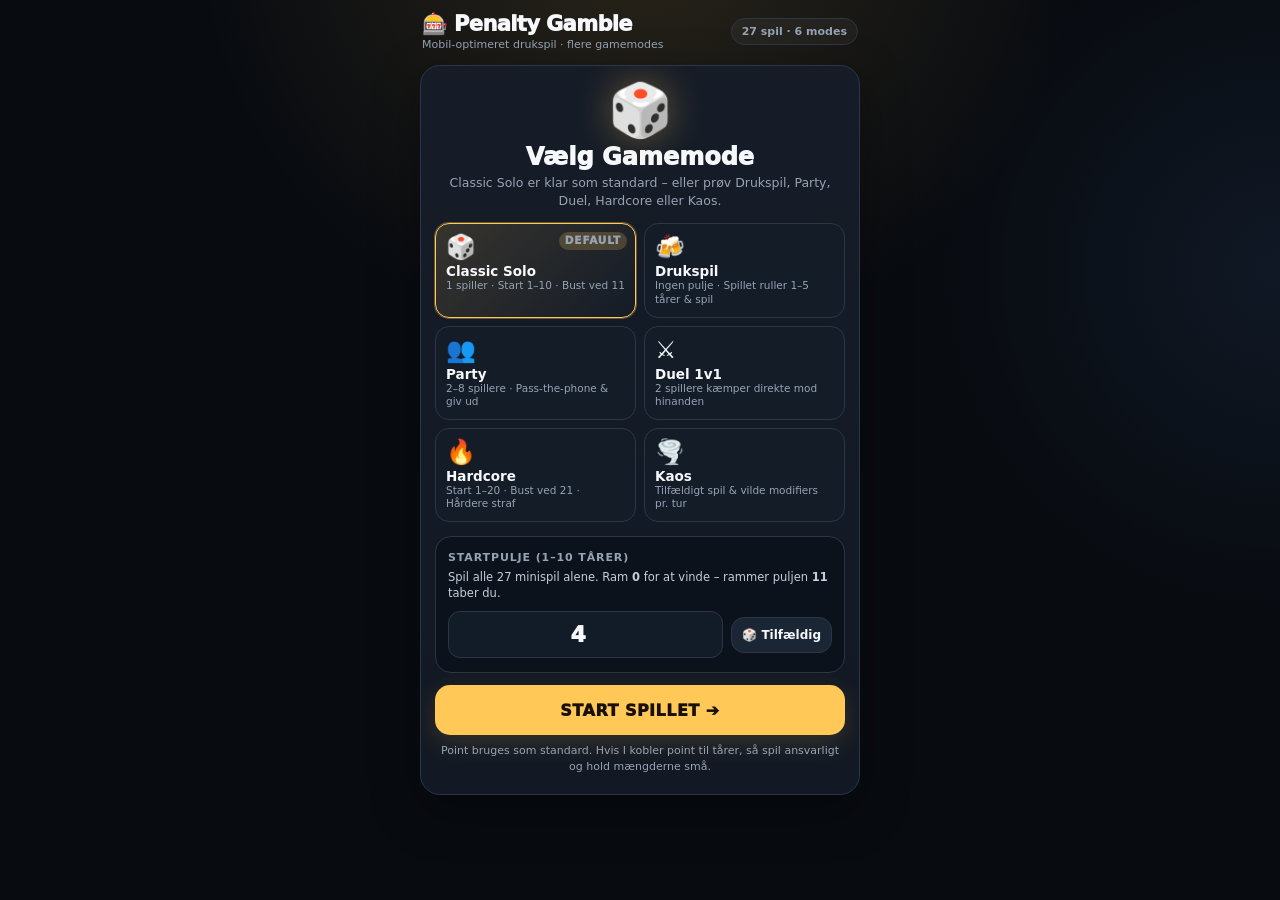
==== commit 67e683a8: "Add Drukspil mode and random start pool buttons" ====
--- a/index.html
+++ b/index.html
@@ -62,7 +62,7 @@
 
     <div class="case-modal-stats-row">
       <div class="case-stat">
-        <span class="case-stat-label">Pulje nu</span>
+        <span class="case-stat-label" id="casePoolLabel">Pulje nu</span>
         <strong class="case-stat-val" id="caseModalPoolVal">0 tårer</strong>
       </div>
       <div class="case-stat">
@@ -97,11 +97,11 @@
 
     <div class="outcome-stats-row">
       <div class="outcome-stat">
-        <span class="outcome-stat-label">Pulje nu</span>
+        <span class="outcome-stat-label" id="outcomePoolLabel">Pulje nu</span>
         <strong class="outcome-stat-val" id="outcomePoolVal">0 tårer</strong>
       </div>
       <div class="outcome-stat">
-        <span class="outcome-stat-label">Ændring</span>
+        <span class="outcome-stat-label" id="outcomeChangeLabel">Ændring</span>
         <strong class="outcome-stat-val" id="outcomeChangeVal">0 tårer</strong>
       </div>
     </div>
@@ -119,7 +119,7 @@
       <h1>🎰 Penalty Gamble</h1>
       <p>Mobil-optimeret drukspil · flere gamemodes</p>
     </div>
-    <div class="badge" id="topGameBadge">27 spil · 5 modes</div>
+    <div class="badge" id="topGameBadge">27 spil · 6 modes</div>
   </div>
 
   <!-- START SCREEN -->
@@ -127,7 +127,7 @@
     <div class="start-hero">
       <div class="start-icon">🎲</div>
       <h2>Vælg Gamemode</h2>
-      <p class="start-sub">Classic Solo er klar som standard – eller prøv Party, Duel, Hardcore eller Kaos.</p>
+      <p class="start-sub">Classic Solo er klar som standard – eller prøv Drukspil, Party, Duel, Hardcore eller Kaos.</p>
     </div>
 
     <div class="mode-grid" id="modeGrid"></div>
@@ -147,7 +147,7 @@
           <span class="hud-player-name" id="hudPlayerName">Solo</span>
         </div>
         <div class="hud-pool-wrap">
-          <span class="hud-pool-label">Pulje</span>
+          <span class="hud-pool-label" id="hudPoolLabel">Pulje</span>
           <span class="hud-pool-val" id="hudPoolVal">4</span>
           <span class="hud-pool-limit" id="hudPoolLimit">/ 11</span>
           <div class="balance-change" id="balanceChange"></div>
--- a/styles.css
+++ b/styles.css
@@ -147,11 +147,10 @@
   color:var(--text);
   display:flex;
   flex-direction:column;
-  gap:3px;
+  gap:4px;
   transition:border-color .15s,background .15s,transform .12s;
   position:relative;
 }
-.mode-card:first-child{grid-column:1/-1;flex-direction:row;align-items:center;gap:10px;padding:12px}
 .mode-card .mode-ico{font-size:24px;line-height:1}
 .mode-card strong{font-size:13.5px;display:block}
 .mode-card span{font-size:10.5px;color:var(--muted);line-height:1.25;display:block}
@@ -323,6 +322,7 @@
 .hud-mode-pill.chaos{background:rgba(165,120,255,.18);border-color:rgba(165,120,255,.45);color:#d3b8ff}
 .hud-mode-pill.duel{background:rgba(94,161,255,.18);border-color:rgba(94,161,255,.45);color:#9cc7ff}
 .hud-mode-pill.party{background:rgba(69,212,131,.16);border-color:rgba(69,212,131,.4);color:#9cf2c1}
+.hud-mode-pill.drink{background:rgba(255,175,64,.18);border-color:rgba(255,175,64,.48);color:#ffd280}
 
 .hud-player-name{
   font-size:13.5px;
@@ -444,6 +444,11 @@
   background:linear-gradient(135deg,rgba(94,161,255,.16),rgba(255,200,87,.09));
   border:1px solid rgba(94,161,255,.42);
   color:#dbeafe;
+}
+.context-banner.drink{
+  background:linear-gradient(135deg,rgba(255,175,64,.18),rgba(69,212,131,.1));
+  border:1px solid rgba(255,175,64,.46);
+  color:#ffebc2;
 }
 
 /* VIEWS */
@@ -1079,16 +1084,38 @@
 .mine-cell.safe{background:linear-gradient(180deg,#1c4a35,#133324);border-color:#45d483}
 .mine-cell.boom{background:linear-gradient(180deg,#6e202c,#4a131b);border-color:#ff6475}
 
-/* NEW GAME 2: LIMBO */
+/* NEW GAME 2: LIMBO (ENERGY SURGE METER) */
 .limbo-display{
-  min-height:175px;border-radius:18px;border:1px solid var(--line);background:#0c1420;
-  display:flex;flex-direction:column;align-items:center;justify-content:center;gap:4px;margin-bottom:12px;
-}
-.limbo-val{font-size:58px;font-weight:1000;letter-spacing:-.04em;line-height:1}
+  min-height:190px;padding:18px 14px 14px;border-radius:18px;border:1px solid var(--line);
+  background:radial-gradient(circle at 50% 15%,rgba(165,120,255,.12),transparent 70%),#0c1420;
+  display:flex;flex-direction:column;align-items:center;justify-content:center;gap:6px;margin-bottom:12px;
+}
+.limbo-val{font-size:54px;font-weight:1000;letter-spacing:-.04em;line-height:1}
 .limbo-val.win{color:var(--green)}
 .limbo-val.lose{color:var(--red)}
+.limbo-meter-wrap{width:100%;margin:16px 0 6px}
+.limbo-meter-track{
+  position:relative;height:20px;border-radius:999px;background:#131c29;
+  border:1px solid #2b3a4f;overflow:visible;
+}
+.limbo-meter-fill{
+  height:100%;width:0%;max-width:100%;border-radius:999px;
+  background:linear-gradient(90deg,#5ea1ff,#a578ff);
+  transition:width .05s linear,background .2s;
+}
+.limbo-meter-fill.win{background:linear-gradient(90deg,#45d483,#ffc857);box-shadow:0 0 18px rgba(69,212,131,.45)}
+.limbo-meter-fill.lose{background:linear-gradient(90deg,#ff6475,#9f2230)}
+.limbo-target-line{
+  position:absolute;top:-5px;bottom:-5px;width:3px;border-radius:2px;
+  background:var(--gold);box-shadow:0 0 10px var(--gold);
+  transition:left .22s ease;z-index:4;
+}
+.limbo-target-tag{
+  position:absolute;top:-17px;left:50%;transform:translateX(-50%);
+  font-size:9px;font-weight:1000;color:var(--gold);white-space:nowrap;letter-spacing:.04em;
+}
 .limbo-targets{display:grid;grid-template-columns:repeat(4,1fr);gap:6px;margin-bottom:10px}
-.limbo-target-btn{min-height:44px;border-radius:11px;border:1px solid var(--line);background:#151f2e;color:#fff;font-size:12.5px;font-weight:1000}
+.limbo-target-btn{min-height:58px;padding:6px 4px;border-radius:11px;border:1px solid var(--line);background:#151f2e;color:#fff;font-size:13px;font-weight:1000;line-height:1.25}
 .limbo-target-btn.active{outline:2px solid var(--gold);background:#243146;color:var(--gold)}
 
 /* NEW GAME 3: SKRABELOD (SCRATCH) */
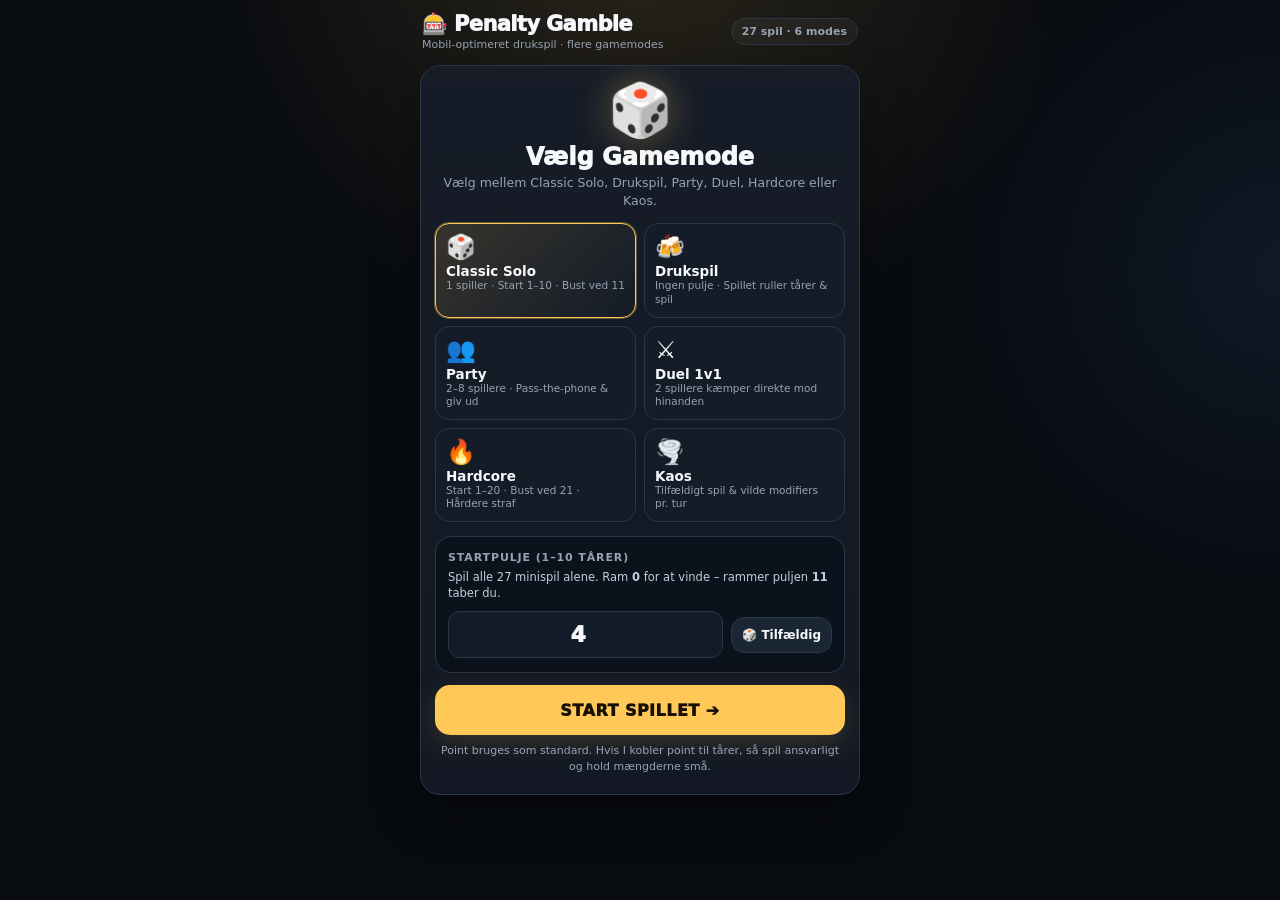
==== commit 3cf9799e: "Remove Default badge, add Drukspil max/double-or-nothing, add leave confirmation" ====
--- a/index.html
+++ b/index.html
@@ -43,6 +43,19 @@
   </div>
 </div>
 
+<!-- CONFIRM LEAVE MODAL -->
+<div class="overlay" id="confirmLeaveModal">
+  <div class="overlay-card">
+    <div class="emoji">⚠️</div>
+    <h2 id="confirmLeaveTitle">Forlad spillet?</h2>
+    <p id="confirmLeaveDesc">Er du sikker på, at du vil forlade det nuværende spil?</p>
+    <div class="outcome-btn-group" style="margin-top:16px">
+      <button type="button" class="btn bad" id="confirmLeaveYesBtn">Ja, forlad spillet</button>
+      <button type="button" class="btn ghost" id="confirmLeaveCancelBtn">Nej, bliv i spillet</button>
+    </div>
+  </div>
+</div>
+
 <!-- CS:GO CASE REVEAL MODAL -->
 <div class="overlay" id="caseModal">
   <div class="overlay-card case-modal-card" id="caseModalCard">
@@ -72,6 +85,7 @@
     </div>
 
     <div class="outcome-btn-group">
+      <button class="btn primary case-modal-btn hidden" id="caseDoubleBtn" style="background:linear-gradient(135deg,#f59e0b,#ef4444);color:#fff"></button>
       <button class="btn primary case-modal-btn" id="caseModalCloseBtn">FORTSÆT TIL NÆSTE CASE ➔</button>
       <button class="btn ghost case-modal-btn" id="caseModalSwitchBtn">VÆLG ET ANDET SPIL 🎮</button>
     </div>
@@ -107,6 +121,7 @@
     </div>
 
     <div class="outcome-btn-group">
+      <button class="btn primary outcome-modal-btn hidden" id="outcomeDoubleBtn" style="background:linear-gradient(135deg,#f59e0b,#ef4444);color:#fff"></button>
       <button class="btn primary outcome-modal-btn" id="outcomeMainBtn">SPIL IGEN ↺</button>
       <button class="btn ghost outcome-modal-btn" id="outcomeSwitchBtn">VÆLG ET ANDET SPIL 🎮</button>
     </div>
@@ -127,7 +142,7 @@
     <div class="start-hero">
       <div class="start-icon">🎲</div>
       <h2>Vælg Gamemode</h2>
-      <p class="start-sub">Classic Solo er klar som standard – eller prøv Drukspil, Party, Duel, Hardcore eller Kaos.</p>
+      <p class="start-sub">Vælg mellem Classic Solo, Drukspil, Party, Duel, Hardcore eller Kaos.</p>
     </div>
 
     <div class="mode-grid" id="modeGrid"></div>
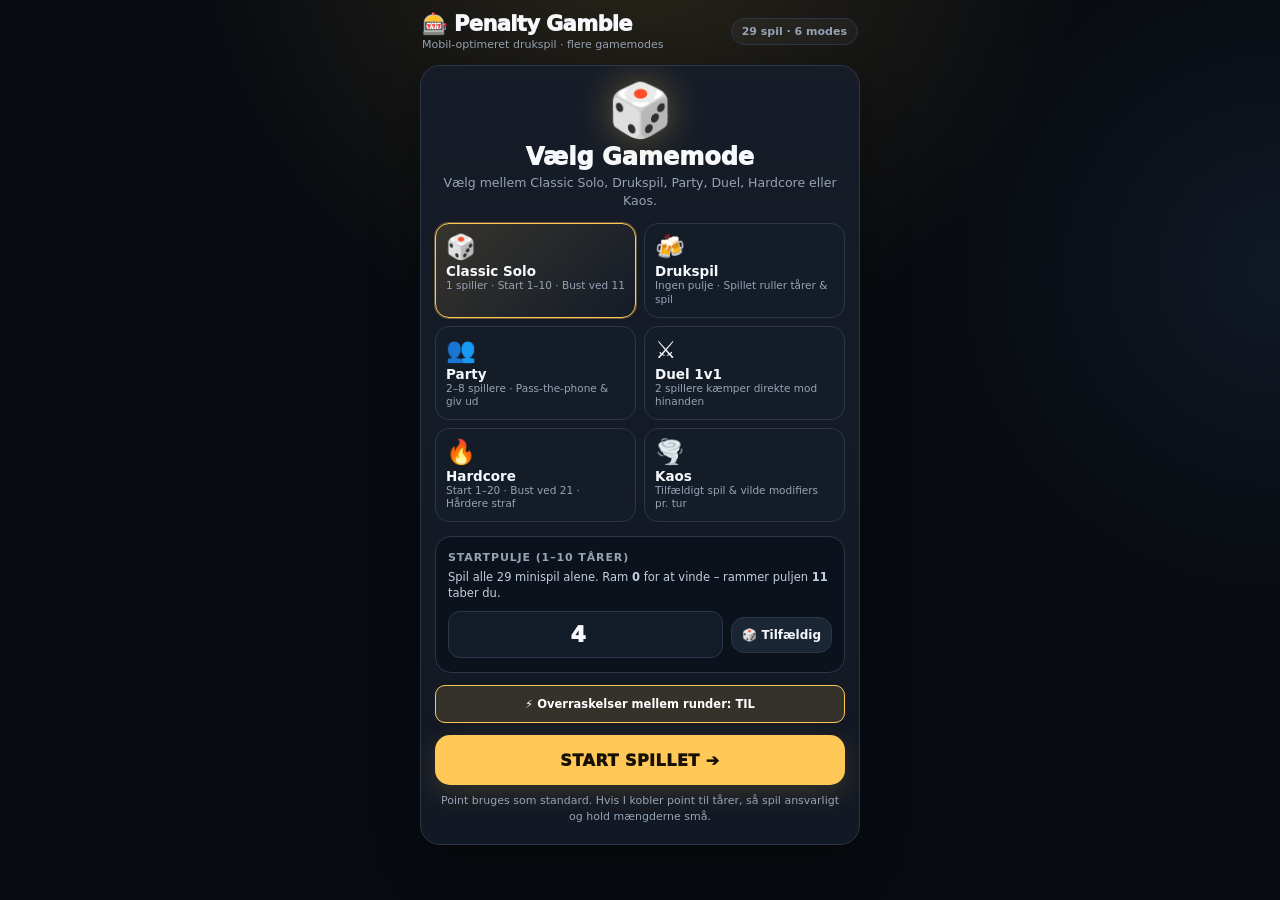
==== commit fe3eb008: "Add Shrek game, Crocodile Dentist game, and between-round surprises" ====
--- a/index.html
+++ b/index.html
@@ -56,6 +56,23 @@
   </div>
 </div>
 
+<!-- BETWEEN-ROUND SURPRISE MODAL -->
+<div class="overlay" id="surpriseModal">
+  <div class="overlay-card outcome-modal-card" id="surpriseModalCard" style="--outcome-color:#a578ff">
+    <div class="outcome-modal-halo"></div>
+    <div class="outcome-badge" id="surpriseBadge">⚡ OVERRASKELSE!</div>
+    <div class="outcome-icon" id="surpriseIcon">🎲</div>
+    <div class="outcome-title" id="surpriseTitle">Uventet Twist!</div>
+    <div class="outcome-action-box" style="margin-top:12px">
+      <div class="outcome-action-headline" id="surpriseHeadline"></div>
+      <div class="outcome-action-desc" id="surpriseDesc"></div>
+    </div>
+    <div class="outcome-btn-group" style="margin-top:14px">
+      <button type="button" class="btn primary outcome-modal-btn" id="surpriseContinueBtn">KLAR! FORTSÆT ➔</button>
+    </div>
+  </div>
+</div>
+
 <!-- CS:GO CASE REVEAL MODAL -->
 <div class="overlay" id="caseModal">
   <div class="overlay-card case-modal-card" id="caseModalCard">
@@ -134,7 +151,7 @@
       <h1>🎰 Penalty Gamble</h1>
       <p>Mobil-optimeret drukspil · flere gamemodes</p>
     </div>
-    <div class="badge" id="topGameBadge">27 spil · 6 modes</div>
+    <div class="badge" id="topGameBadge">29 spil · 6 modes</div>
   </div>
 
   <!-- START SCREEN -->
@@ -148,6 +165,7 @@
     <div class="mode-grid" id="modeGrid"></div>
     <div class="mode-setup-box" id="modeSetupArea"></div>
 
+    <button type="button" class="toggle-pill active" id="surpriseToggleBtn" style="width:100%;margin-bottom:8px">⚡ Overraskelser mellem runder: TIL</button>
     <button class="big-button" id="startBtn" style="margin-top:4px">START SPILLET ➔</button>
     <div class="footer-note" style="text-align:center">Point bruges som standard. Hvis I kobler point til tårer, så spil ansvarligt og hold mængderne små.</div>
   </section>
@@ -229,7 +247,7 @@
       </button>
       <button type="button" class="nav-tab" data-nav="games">
         <span class="nav-ico">🕹️</span>
-        <span>Spil (27)</span>
+        <span>Spil (29)</span>
       </button>
       <button type="button" class="nav-tab" data-nav="status">
         <span class="nav-ico">📊</span>
@@ -245,6 +263,7 @@
 <script defer src="js/games/cards.js"></script>
 <script defer src="js/games/dice_arcade.js"></script>
 <script defer src="js/games/new_games.js"></script>
+<script defer src="js/games/swamp_croc.js"></script>
 <script defer src="js/app.js"></script>
 </body>
 </html>
--- a/styles.css
+++ b/styles.css
@@ -1135,3 +1135,127 @@
   font-size:12px;font-weight:1000;margin:0 auto 10px;
 }
 #arena.round-ending{pointer-events:none}
+
+/* CONTEXT BUFF & OVERRASKELSE */
+.context-banner.buff{
+  background:linear-gradient(135deg,rgba(165,120,255,.18),rgba(69,212,131,.12));
+  border:1px solid rgba(165,120,255,.45);
+  color:#efe4ff;
+}
+
+/* GAME 28: PRIK TIL SHREK */
+.shrek-stage{
+  display:flex;flex-direction:column;align-items:center;gap:10px;
+  padding:14px 12px;border-radius:18px;border:1px solid #2b4528;
+  background:radial-gradient(circle at 50% 25%,rgba(130,205,71,.16),transparent 68%),#0e1911;
+  transition:border-color .25s,background .25s;
+}
+.shrek-stage.tense{border-color:#d99b26;background:radial-gradient(circle at 50% 25%,rgba(255,180,60,.16),transparent 68%),#19170e}
+.shrek-stage.angry{border-color:#ff5268;background:radial-gradient(circle at 50% 25%,rgba(255,82,104,.24),transparent 68%),#250f14}
+.shrek-mood-wrap{width:100%}
+.shrek-mood-top{display:flex;justify-content:space-between;font-size:11px;font-weight:900;margin-bottom:5px;color:#d6e9ce}
+.shrek-mood-bar{height:8px;border-radius:999px;background:#1c291e;overflow:hidden;border:1px solid rgba(255,255,255,.08)}
+.shrek-mood-fill{height:100%;background:linear-gradient(90deg,#6fd355,#ffc857,#ff5268);border-radius:inherit;transition:width .25s ease}
+
+.shrek-avatar{
+  position:relative;border:0;background:transparent;padding:12px 18px 6px;
+  display:flex;flex-direction:column;align-items:center;cursor:pointer;
+  transition:transform .12s cubic-bezier(.34,1.56,.64,1);
+}
+.shrek-avatar:active,.shrek-avatar.poked{transform:scale(.91) rotate(-3deg)}
+.shrek-ears{display:flex;justify-content:space-between;width:142px;margin-bottom:-24px;z-index:1}
+.shrek-ears span{
+  width:24px;height:36px;border-radius:12px 12px 4px 4px;
+  background:linear-gradient(180deg,#8ac94c,#5c962b);border:2px solid #416d1c;
+}
+.shrek-ears span:first-child{transform:rotate(-28deg)}
+.shrek-ears span:last-child{transform:rotate(28deg)}
+.shrek-head{
+  width:118px;height:112px;border-radius:48% 48% 42% 42%;position:relative;z-index:2;
+  background:radial-gradient(circle at 35% 28%,#a3df5f,#6aa832 72%,#4d7f1f);
+  border:3px solid #3c6518;box-shadow:0 10px 26px rgba(0,0,0,.45);
+  display:flex;flex-direction:column;align-items:center;justify-content:center;gap:8px;
+  transition:filter .2s;
+}
+.shrek-stage.angry .shrek-head{filter:hue-rotate(-45deg) saturate(1.4)}
+.shrek-brows{display:flex;gap:26px;margin-top:6px}
+.shrek-brows i{width:22px;height:5px;border-radius:4px;background:#2f4e13;transition:transform .2s}
+.shrek-stage.tense .shrek-brows i:first-child,.shrek-stage.angry .shrek-brows i:first-child{transform:rotate(18deg) translateY(3px)}
+.shrek-stage.tense .shrek-brows i:last-child,.shrek-stage.angry .shrek-brows i:last-child{transform:rotate(-18deg) translateY(3px)}
+.shrek-eyes{display:flex;gap:24px}
+.shrek-eyes b{width:18px;height:18px;border-radius:50%;background:#fff;border:2px solid #2c4614;position:relative}
+.shrek-eyes b:after{content:"";position:absolute;top:4px;left:5px;width:7px;height:7px;border-radius:50%;background:#322416}
+.shrek-mouth{
+  width:44px;height:14px;border-radius:0 0 24px 24px;background:#3a1d19;border:2px solid #2b4512;
+  transition:all .2s;
+}
+.shrek-stage.angry .shrek-mouth{width:54px;height:28px;border-radius:16px 16px 24px 24px;background:#65101a;border-color:#ff7b8a}
+.shrek-tap-hint{
+  margin-top:8px;padding:4px 12px;border-radius:999px;font-size:11px;font-weight:1000;
+  background:rgba(138,201,76,.18);border:1px solid rgba(138,201,76,.45);color:#ccf5a2;
+}
+.shrek-bubble{
+  width:100%;padding:9px 12px;border-radius:12px;background:#142217;border:1px solid #2f492e;
+  font-size:12.5px;font-weight:800;text-align:center;color:#e7f4e2;
+}
+.shrek-gift-bar{
+  width:100%;display:flex;flex-wrap:wrap;gap:6px;justify-content:center;min-height:28px;align-items:center;
+}
+.shrek-gift-chip{
+  font-size:11px;font-weight:900;padding:4px 9px;border-radius:999px;
+  background:rgba(255,200,87,.14);border:1px solid rgba(255,200,87,.35);color:#ffe29d;
+}
+.shrek-actions{width:100%;display:grid;gap:8px}
+.shrek-actions .btn{width:100%}
+
+/* GAME 29: KROKODILLE TANDLÆGE */
+.croc-toolbar{
+  padding:8px 10px;border-radius:12px;background:#111925;border:1px solid var(--line);margin-bottom:10px;
+}
+.croc-mouth{
+  border-radius:22px;border:2px solid #2c5b3e;background:#0f2419;overflow:hidden;
+  box-shadow:0 12px 26px rgba(0,0,0,.45);margin-bottom:10px;transition:transform .16s;
+}
+.croc-snout-top{
+  background:linear-gradient(180deg,#2e7d4f,#215b38);padding:10px 14px 8px;
+  display:flex;align-items:center;justify-content:space-between;border-bottom:3px solid #163d26;
+  transition:transform .2s ease;
+}
+.croc-eyes{display:flex;gap:14px}
+.croc-eye{width:28px;height:28px;border-radius:50%;background:#fff7cf;border:2px solid #163d26;display:grid;place-items:center}
+.croc-eye i{width:7px;height:16px;border-radius:999px;background:#111}
+.croc-nostrils{display:flex;gap:10px}
+.croc-nostrils b{width:9px;height:9px;border-radius:50%;background:#133822}
+.croc-throat{
+  background:radial-gradient(circle at 50% 50%,#4f141e,#290a10 75%);
+  padding:12px 10px;display:flex;flex-direction:column;gap:10px;
+}
+.croc-teeth-row{display:grid;grid-template-columns:repeat(5,1fr);gap:6px}
+.croc-tooth{
+  height:52px;border:2px solid #cfd8e3;background:linear-gradient(180deg,#ffffff,#dce3ec);
+  color:#1d2733;font-size:20px;font-weight:1000;display:grid;place-items:center;
+  transition:transform .16s,opacity .16s,background .16s;
+}
+.croc-tooth.upper{border-radius:8px 8px 18px 18px}
+.croc-tooth.lower{border-radius:18px 18px 8px 8px}
+.croc-tooth.down{
+  transform:scaleY(.42);opacity:.38;background:#7b8898;border-color:#536070;
+}
+.croc-tooth.trap{
+  background:linear-gradient(180deg,#ff6475,#a91b2b);border-color:#ffd0d6;transform:scale(1.08);
+}
+.croc-center-status{
+  text-align:center;font-size:12px;font-weight:900;color:#ffd5dc;padding:5px 8px;
+  border-radius:10px;background:rgba(0,0,0,.28);
+}
+.croc-snout-bot{
+  height:18px;background:linear-gradient(180deg,#1f5635,#174027);border-top:3px solid #12331f;
+  transition:transform .2s ease;
+}
+.croc-mouth.snapped{border-color:#ff5268;animation:shake .38s linear}
+.croc-mouth.snapped .croc-snout-top{transform:translateY(14px)}
+.croc-mouth.snapped .croc-snout-bot{transform:translateY(-14px)}
+.croc-action-bar{
+  display:flex;align-items:center;justify-content:space-between;gap:8px;min-height:44px;margin-bottom:4px;
+}
+.croc-action-bar .btn{flex:0 0 auto}
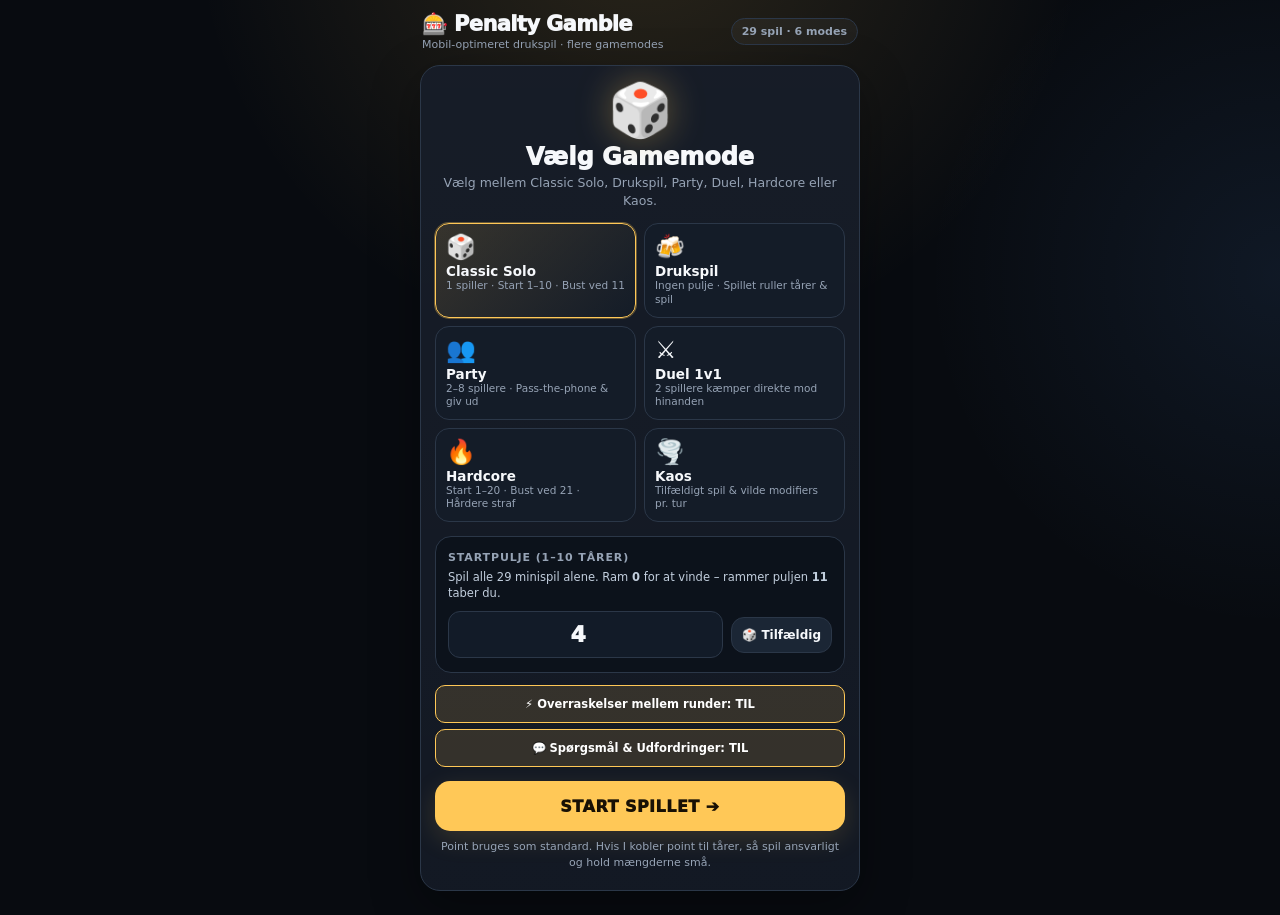
==== commit 84f90985: "Add between-round Questions & Challenges toggle and interactive prompt modal" ====
--- a/index.html
+++ b/index.html
@@ -73,6 +73,27 @@
   </div>
 </div>
 
+<!-- SOCIAL QUESTIONS & CHALLENGES MODAL -->
+<div class="overlay" id="promptModal">
+  <div class="overlay-card outcome-modal-card" id="promptModalCard" style="--outcome-color:#38bdf8">
+    <div class="outcome-modal-halo"></div>
+    <div class="outcome-badge" id="promptBadge">💬 SPØRGSMÅL</div>
+    <div class="outcome-icon" id="promptIcon">🗣️</div>
+    <div class="outcome-title" id="promptTitle">Rundens Spørgsmål</div>
+    <div class="outcome-game-sub" id="promptPlayerSub" style="display:none"></div>
+    <div class="outcome-action-box" style="margin-top:12px">
+      <div class="outcome-action-headline" id="promptHeadline" style="font-size:15px;line-height:1.4"></div>
+      <div class="outcome-action-desc" id="promptDesc"></div>
+    </div>
+    <div class="outcome-btn-group" style="margin-top:14px">
+      <button type="button" class="btn good outcome-modal-btn hidden" id="promptSuccessBtn"></button>
+      <button type="button" class="btn bad outcome-modal-btn hidden" id="promptFailBtn"></button>
+      <button type="button" class="btn primary outcome-modal-btn hidden" id="promptAnswerBtn">✓ BESVARET · FORTSÆT ➔</button>
+      <button type="button" class="btn ghost outcome-modal-btn hidden" id="promptSkipBtn">🙈 SPRINGER OVER · TAG 2 TÅRER</button>
+    </div>
+  </div>
+</div>
+
 <!-- CS:GO CASE REVEAL MODAL -->
 <div class="overlay" id="caseModal">
   <div class="overlay-card case-modal-card" id="caseModalCard">
@@ -165,7 +186,8 @@
     <div class="mode-grid" id="modeGrid"></div>
     <div class="mode-setup-box" id="modeSetupArea"></div>
 
-    <button type="button" class="toggle-pill active" id="surpriseToggleBtn" style="width:100%;margin-bottom:8px">⚡ Overraskelser mellem runder: TIL</button>
+    <button type="button" class="toggle-pill active" id="surpriseToggleBtn" style="width:100%;margin-bottom:6px">⚡ Overraskelser mellem runder: TIL</button>
+    <button type="button" class="toggle-pill active" id="challengesToggleBtn" style="width:100%;margin-bottom:10px">💬 Spørgsmål & Udfordringer: TIL</button>
     <button class="big-button" id="startBtn" style="margin-top:4px">START SPILLET ➔</button>
     <div class="footer-note" style="text-align:center">Point bruges som standard. Hvis I kobler point til tårer, så spil ansvarligt og hold mængderne små.</div>
   </section>
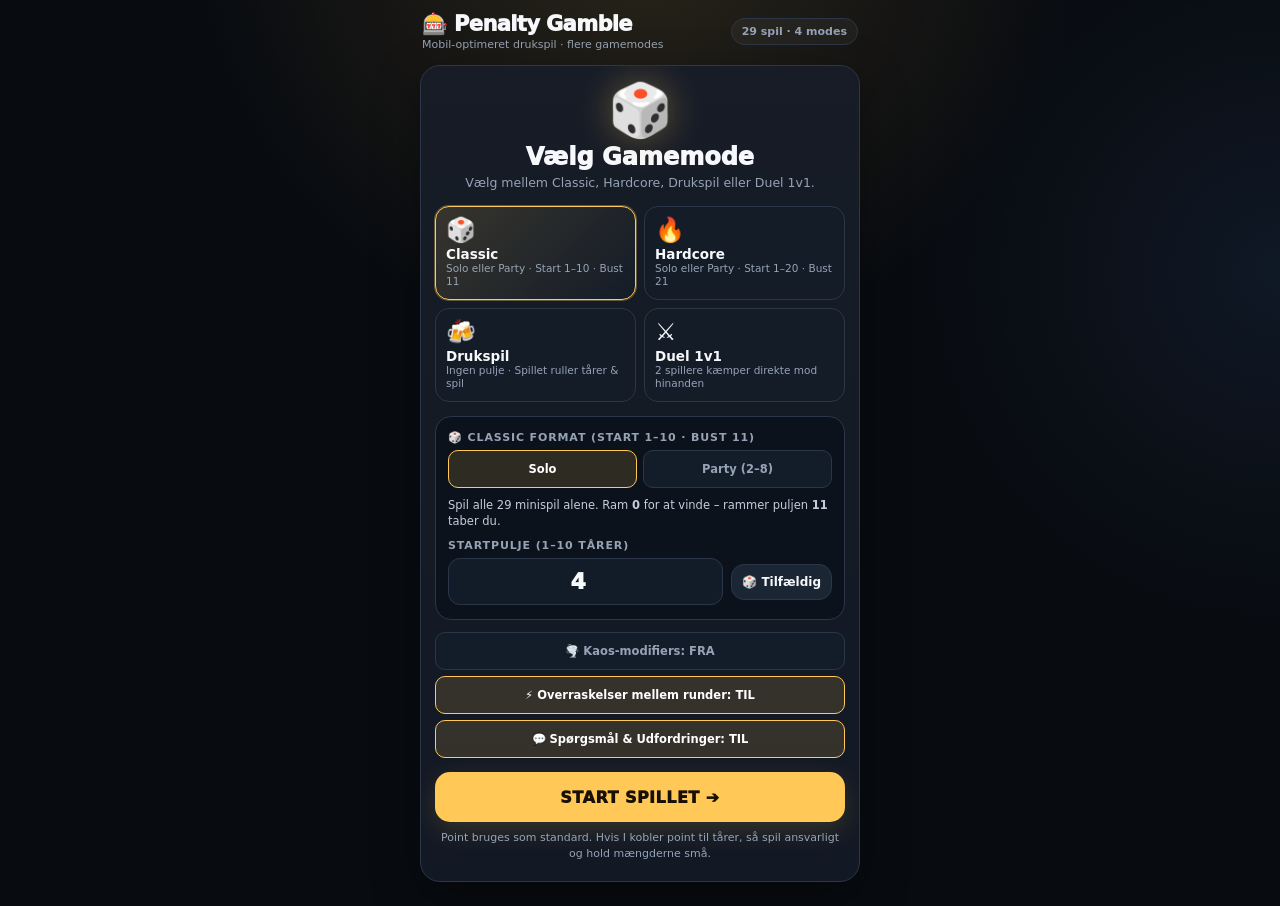
==== commit a8ba8f97: "Consolidate into 4 core modes with Solo/Party Hardcore and Kaos toggle" ====
--- a/index.html
+++ b/index.html
@@ -172,7 +172,7 @@
       <h1>🎰 Penalty Gamble</h1>
       <p>Mobil-optimeret drukspil · flere gamemodes</p>
     </div>
-    <div class="badge" id="topGameBadge">29 spil · 6 modes</div>
+    <div class="badge" id="topGameBadge">29 spil · 4 modes</div>
   </div>
 
   <!-- START SCREEN -->
@@ -180,12 +180,13 @@
     <div class="start-hero">
       <div class="start-icon">🎲</div>
       <h2>Vælg Gamemode</h2>
-      <p class="start-sub">Vælg mellem Classic Solo, Drukspil, Party, Duel, Hardcore eller Kaos.</p>
+      <p class="start-sub">Vælg mellem Classic, Hardcore, Drukspil eller Duel 1v1.</p>
     </div>
 
     <div class="mode-grid" id="modeGrid"></div>
     <div class="mode-setup-box" id="modeSetupArea"></div>
 
+    <button type="button" class="toggle-pill" id="chaosToggleBtn" style="width:100%;margin-bottom:6px">🌪️ Kaos-modifiers: FRA</button>
     <button type="button" class="toggle-pill active" id="surpriseToggleBtn" style="width:100%;margin-bottom:6px">⚡ Overraskelser mellem runder: TIL</button>
     <button type="button" class="toggle-pill active" id="challengesToggleBtn" style="width:100%;margin-bottom:10px">💬 Spørgsmål & Udfordringer: TIL</button>
     <button class="big-button" id="startBtn" style="margin-top:4px">START SPILLET ➔</button>
